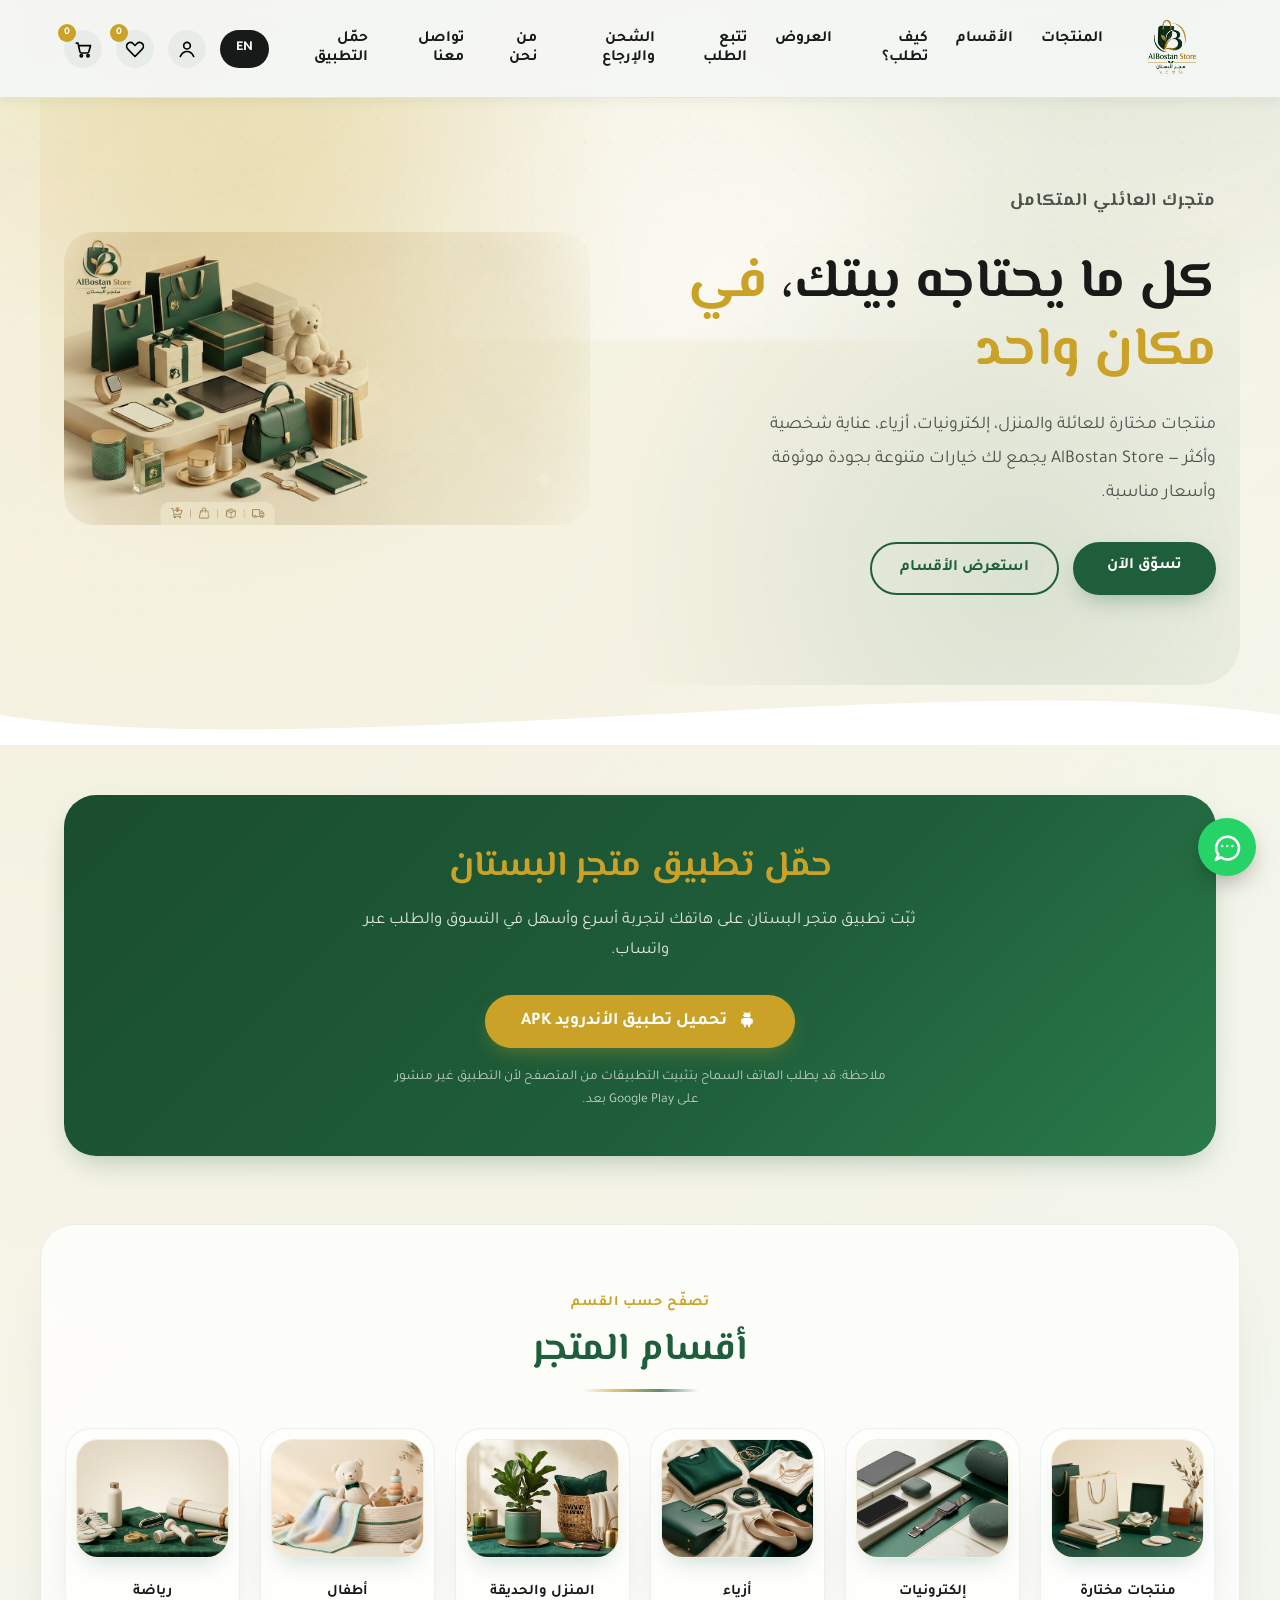
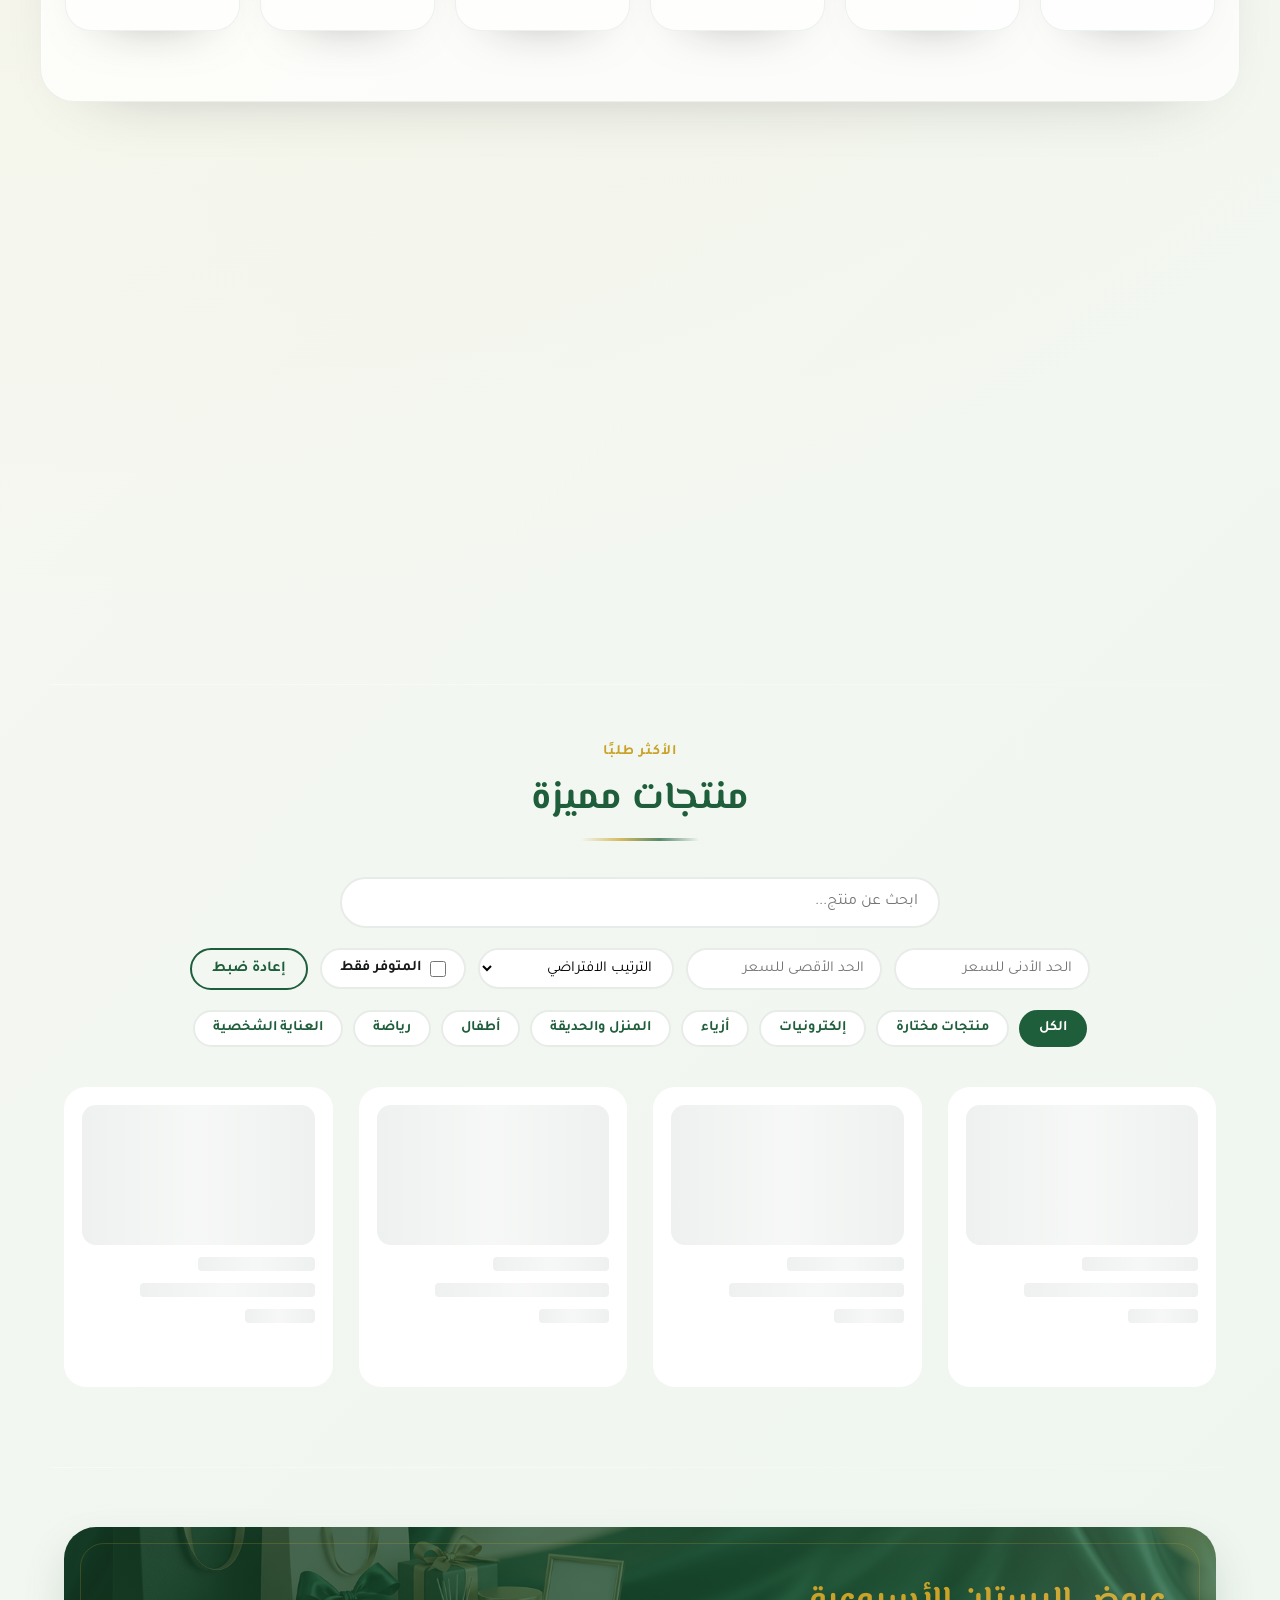
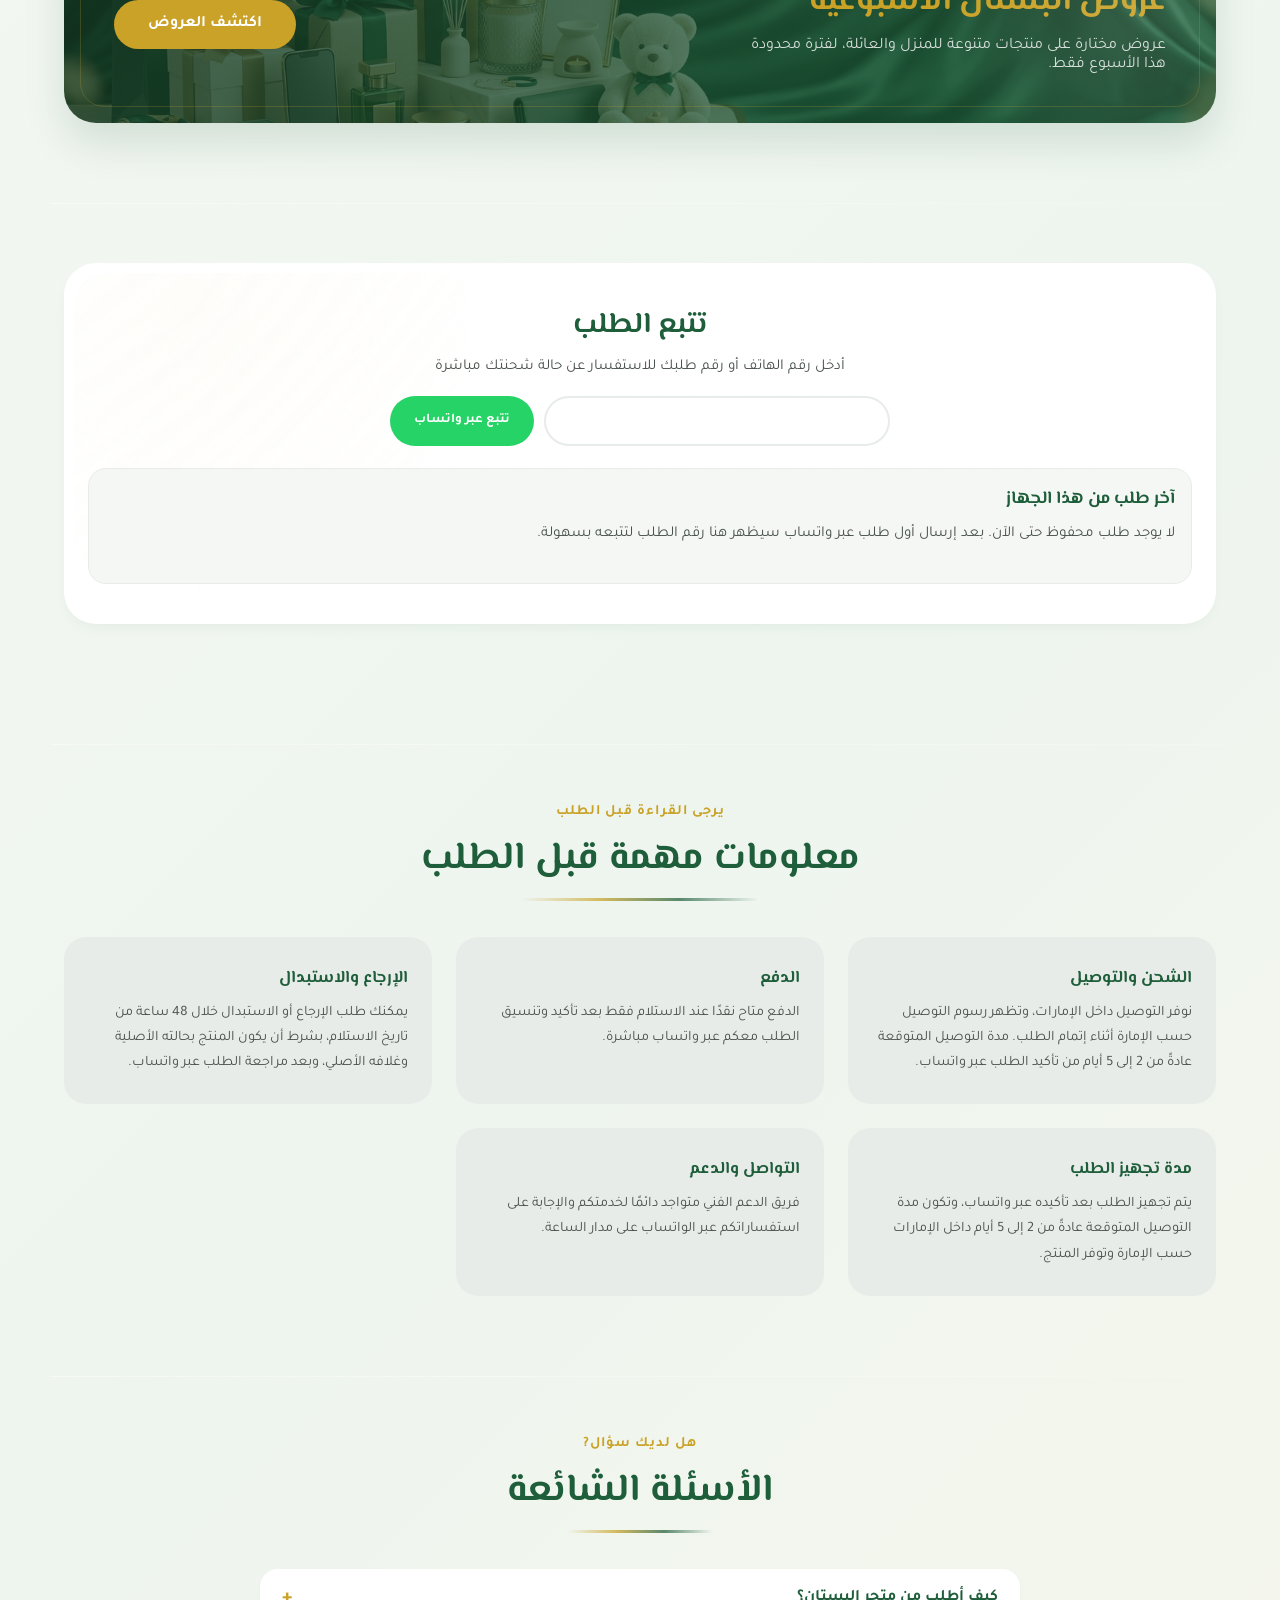
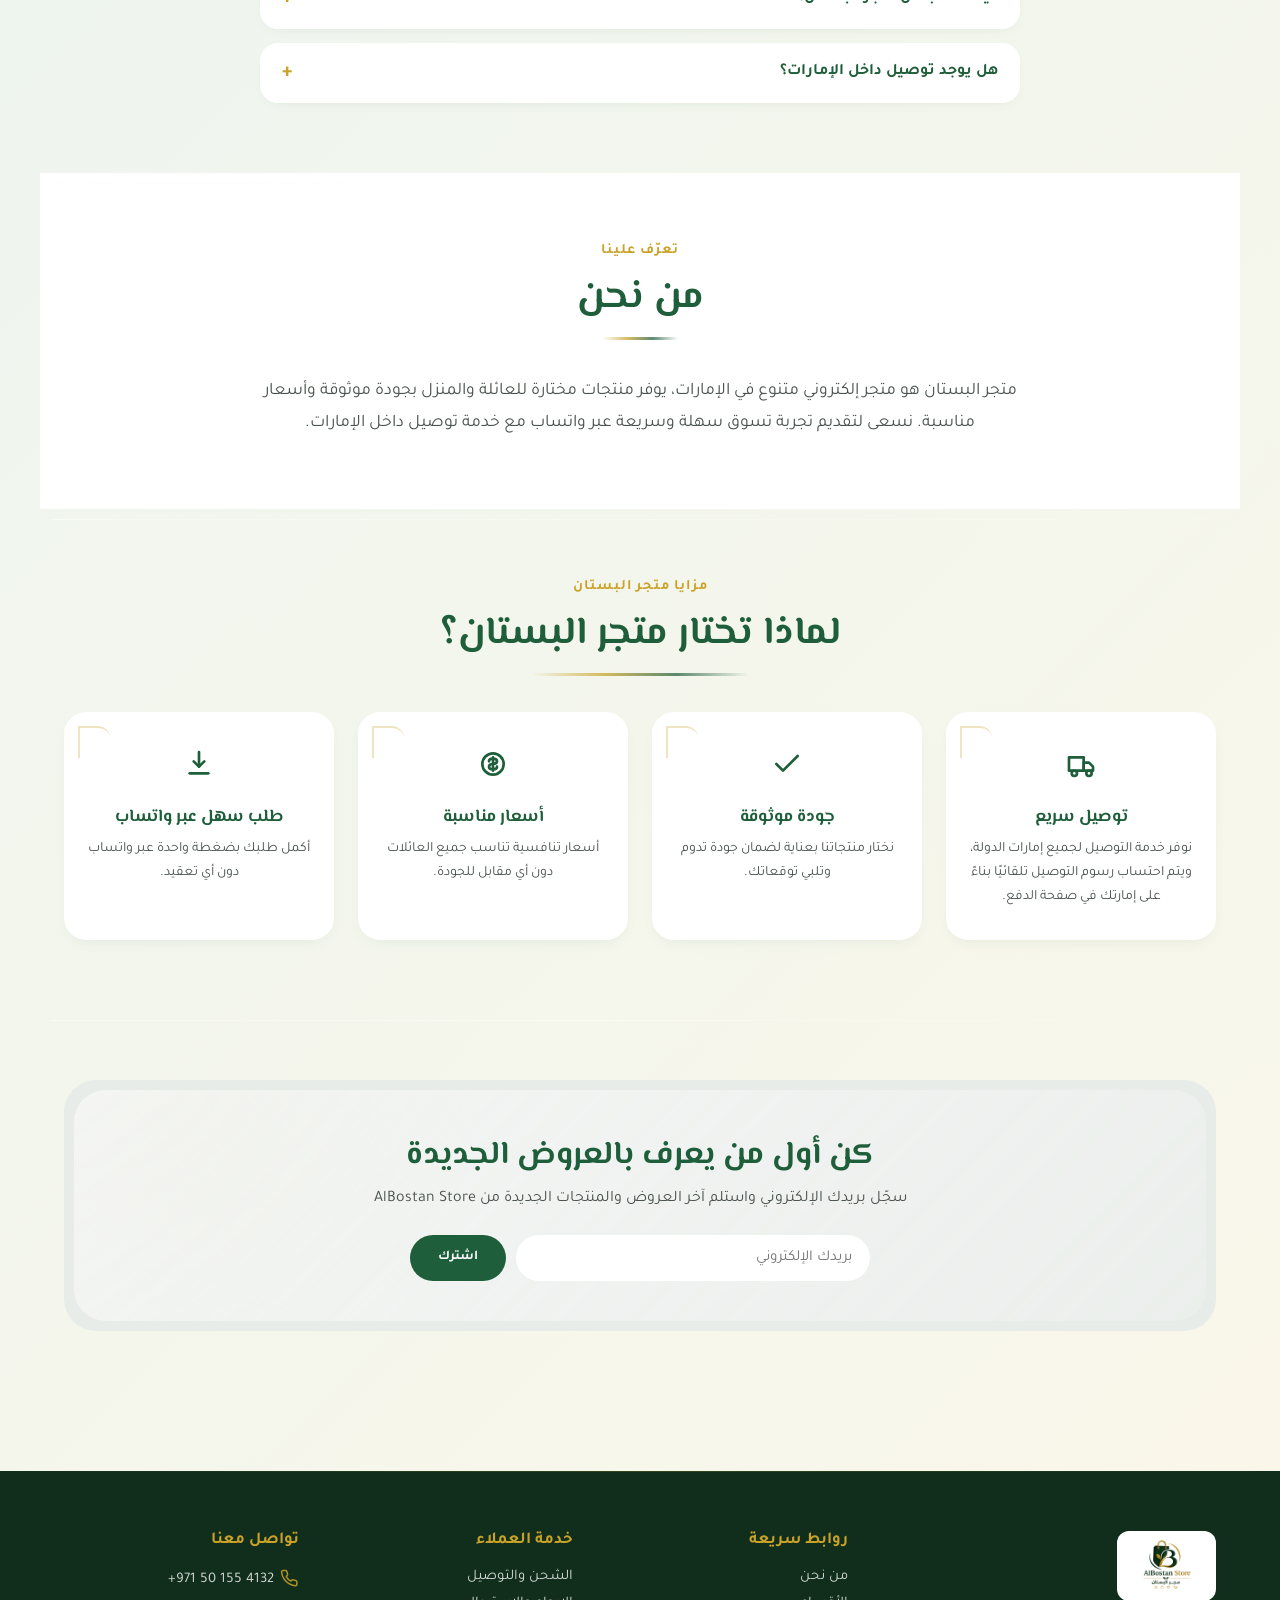
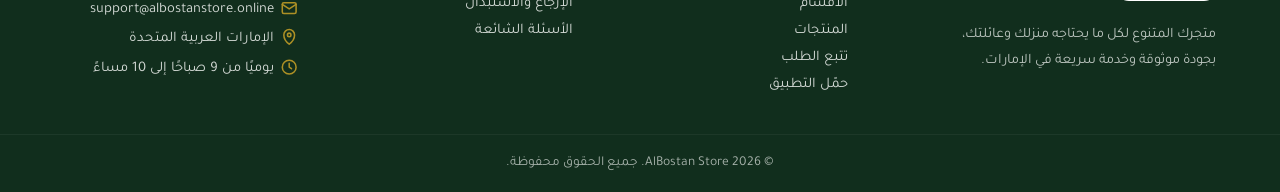
==== index.html @ c65ecb50 "Refactor styles for AlBostan layout and remove Android icon Removed old Android SVG icon styles and " ====
<!DOCTYPE html>
<html lang="ar" dir="rtl">
<head>
<meta charset="UTF-8">
<meta name="viewport" content="width=device-width, initial-scale=1.0">
<title>AlBostan Store | متجرك المتنوع</title>

<meta name="description" content="متجر البستان الإلكتروني المتنوع في الإمارات - منتجات مختارة للعائلة والمنزل بأفضل الأسعار وبخدمة توصيل سريعة.">
<link rel="canonical" href="https://albostanstore.online">

<meta property="og:type" content="website">
<meta property="og:url" content="https://albostanstore.online">
<meta property="og:title" content="AlBostan Store | متجرك المتنوع">
<meta property="og:description" content="متجر البستان الإلكتروني المتنوع في الإمارات - منتجات مختارة للعائلة والمنزل بأفضل الأسعار.">
<meta property="og:image" content="108579.png">

<meta property="twitter:card" content="summary_large_image">
<meta property="twitter:url" content="https://albostanstore.online">
<meta property="twitter:title" content="AlBostan Store | متجرك المتنوع">
<meta property="twitter:description" content="متجر البستان الإلكتروني المتنوع في الإمارات - منتجات مختارة للعائلة والمنزل بأفضل الأسعار.">
<meta property="twitter:image" content="108579.png">

<script async src="https://www.googletagmanager.com/gtag/js?id=G-THWNP61B6M"></script>
<script>

  const OWNER = 'hassansyrn-cmyk';
  const REPO = 'albostan-store';
  const BRANCH = 'main';
  const PRODUCTS_PATH = 'products.json';
  const COUPONS_PATH = 'coupons.json';

  function b64DecodeUnicode(str) { 
    try {
      return decodeURIComponent(atob(str).split('').map(c => '%' + ('00' + c.charCodeAt(0).toString(16)).slice(-2)).join('')); 
    } catch(e) { return atob(str); }
  }

  async function loadDataFromGitHub() {
    try {
      const pRes = await fetch(`https://api.github.com/repos/${OWNER}/${REPO}/contents/${PRODUCTS_PATH}?ref=${BRANCH}&_cb=${Date.now()}`);
      if(pRes.ok) {
        const pData = await pRes.json();
        const products = JSON.parse(b64DecodeUnicode(pData.content));
        if(Array.isArray(products)) renderProductsFromSheet(products);
      }
      const cRes = await fetch(`https://api.github.com/repos/${OWNER}/${REPO}/contents/${COUPONS_PATH}?ref=${BRANCH}&_cb=${Date.now()}`);
      if(cRes.ok) {
        const cData = await cRes.json();
        localStorage.setItem('albostan_coupons', b64DecodeUnicode(cData.content));
      }
    } catch(e) {}
  }

  window.dataLayer = window.dataLayer || [];
  function gtag(){dataLayer.push(arguments);}
  gtag('js', new Date());
  gtag('config', 'G-THWNP61B6M');

  
  // ===== SCROLL REVEAL FUNCTIONALITY =====
  (function() {
    const revealElements = () => {
      const elements = document.querySelectorAll('.scroll-reveal');
      elements.forEach(el => {
        const rect = el.getBoundingClientRect();
        const isVisible = rect.top < window.innerHeight - 100;
        if (isVisible) {
          el.classList.add('visible');
        }
      });
    };
    
    // Trigger on load
    window.addEventListener('load', revealElements);
    // Trigger on scroll with debounce
    let ticking = false;
    window.addEventListener('scroll', () => {
      if (!ticking) {
        window.requestAnimationFrame(() => {
          revealElements();
          ticking = false;
        });
        ticking = true;
      }
    });
  })();
  // ===== END SCROLL REVEAL =====
</script>

<link rel="manifest" href="manifest.json">
<meta name="theme-color" content="#1F5E3B">
<link rel="icon" type="image/png" sizes="32x32" href="/icon-192.png">
<link rel="icon" type="image/png" sizes="192x192" href="/icon-192.png">
<link rel="apple-touch-icon" href="/icon-192.png">
<meta name="apple-mobile-web-app-capable" content="yes">
<meta name="apple-mobile-web-app-status-bar-style" content="black-translucent">
<meta name="apple-mobile-web-app-title" content="AlBostan Store">

<link rel="preconnect" href="https://fonts.googleapis.com">
<link href="https://fonts.googleapis.com/css2?family=Tajawal:wght@400;500;700;800&family=El+Messiri:wght@500;600;700&display=swap" rel="stylesheet">
<style>
  :root{
    --cream:#F5F7F5;
    --soil:#181A19;
    --clay:#1F5E3B;
    --olive:#1F5E3B;
    --sand:#E8ECE9;
    --gold:#C9A227;
    --white:#FFFFFF;
    --radius:22px;
  }
  *{margin:0;padding:0;box-sizing:border-box;}
  html{scroll-behavior:smooth;}
  body{
    font-family:'Tajawal',sans-serif;
    background:var(--cream);
    color:var(--soil);
    overflow-x:hidden;
  }
  .display{font-family:'El Messiri',serif;}
  a{text-decoration:none;color:inherit;}
  ul{list-style:none;}
  button{cursor:pointer;border:none;font-family:inherit;}
  img{max-width:100%;}

  header{
    position:sticky;top:0;z-index:50;
    background:rgba(245,247,245,0.92);
    backdrop-filter:blur(8px);
    border-bottom:1px solid rgba(31,94,59,0.1);
  }
  .nav-wrap{
    max-width:1200px;margin:0 auto;padding:16px 24px;
    display:flex;align-items:center;justify-content:space-between;gap:24px;
    position:relative;
  }
  .logo{display:flex;align-items:center;}
  .header-logo-img{height:65px;width:auto;mix-blend-mode:multiply;}

  nav.links{display:flex;gap:28px;font-weight:600;font-size:.98rem;}
  nav.links a{position:relative;padding:4px 0;transition:color .2s;}
  nav.links a:hover{color:var(--clay);}
  .nav-icons{display:flex;align-items:center;gap:14px;position:relative;}
  .icon-btn{position:relative;width:38px;height:38px;border-radius:50%;background:var(--sand);display:flex;align-items:center;justify-content:center;transition:transform .25s, box-shadow .25s;}
  .icon-btn:hover{transform:translateY(-3px) scale(1.08) rotate(-6deg);box-shadow:0 8px 16px -6px rgba(0,0,0,.3);}
  .icon-btn:active{transform:scale(.92);}
  .lang-btn{
    width:auto;border-radius:50px;padding:0 16px;font-weight:800;font-size:.85rem;
    background:var(--soil);color:var(--cream);height:38px;
  }
  .lang-btn:hover{transform:translateY(-3px);background:#15452A;}

  @keyframes float{
    0%,100%{transform:translateY(0) rotate(0deg);}
    50%{transform:translateY(-14px) rotate(3deg);}
  }
  @keyframes pop-in{
    0%{opacity:0;transform:scale(.6);}
    100%{opacity:1;transform:scale(1);}
  }
  .cart-count{position:absolute;top:-6px;left:-6px;background:var(--gold);color:#fff;font-size:.65rem;font-weight:700;width:18px;height:18px;border-radius:50%;display:flex;align-items:center;justify-content:center;}
  .menu-toggle{display:none;background:none;font-size:1.6rem;color:var(--soil);}

  .account-dropdown{
    position:absolute;top:50px;left:0;background:var(--white);border-radius:16px;
    box-shadow:0 14px 30px -10px rgba(0,0,0,.25);padding:18px;width:220px;
    display:none;flex-direction:column;gap:10px;z-index:60;
  }
  .account-dropdown.open{display:flex;animation:pop-in .2s ease;}
  .account-dropdown a{font-weight:700;padding:10px 12px;border-radius:10px;background:var(--cream);text-align:center;}
  .account-dropdown a:hover{background:var(--sand);}
  .account-dropdown p{font-size:.78rem;opacity:.6;text-align:center;}

  /* --- السلة والمفضلة --- */
  .cart-overlay, .wishlist-overlay{
    position:fixed;inset:0;background:rgba(0,0,0,.4);opacity:0;visibility:hidden;
    transition:opacity .25s;z-index:90;
  }
  .cart-overlay.open, .wishlist-overlay.open{opacity:1;visibility:visible;}
  .cart-drawer, .wishlist-drawer{
    position:fixed;top:0;left:-380px;width:340px;max-width:88vw;height:100%;
    background:var(--white);z-index:95;box-shadow:8px 0 30px rgba(0,0,0,.2);
    transition:left .3s ease;display:flex;flex-direction:column;
  }
  .cart-drawer.open, .wishlist-drawer.open{left:0;}
  html[dir="rtl"] .cart-drawer, html[dir="rtl"] .wishlist-drawer{left:auto;right:-380px;transition:right .3s ease;box-shadow:-8px 0 30px rgba(0,0,0,.2);}
  html[dir="rtl"] .cart-drawer.open, html[dir="rtl"] .wishlist-drawer.open{right:0;left:auto;}
  
  .cart-head, .wishlist-head{display:flex;align-items:center;justify-content:space-between;padding:20px;border-bottom:1px solid var(--sand);}
  .cart-head h3, .wishlist-head h3{font-family:'El Messiri',serif;font-size:1.3rem;color:var(--clay);}
  .cart-close, .wishlist-close{background:var(--sand);width:32px;height:32px;border-radius:50%;font-size:1.1rem;color:var(--clay);display:flex;align-items:center;justify-content:center;}
  .cart-items, .wishlist-items{flex:1;overflow-y:auto;padding:16px 20px;display:flex;flex-direction:column;gap:14px;}
  .cart-empty, .wishlist-empty{text-align:center;opacity:.6;padding:40px 10px;font-size:.95rem;}
  .cart-line, .wishlist-line{display:flex;align-items:center;gap:10px;background:var(--cream);border-radius:14px;padding:12px;}
  .cart-line .ci-emoji, .wishlist-line .ci-emoji{font-size:1.6rem;}
  .cart-line .ci-info, .wishlist-line .ci-info{flex:1;}
  .cart-line .ci-info h5, .wishlist-line .ci-info h5{font-size:.92rem;font-weight:700;margin-bottom:4px;}
  .cart-line .ci-info span, .wishlist-line .ci-info span{font-size:.85rem;color:var(--clay);font-weight:600;}
  .cart-qty-ctrl{display:flex;align-items:center;gap:6px;background:var(--sand);padding:4px 6px;border-radius:8px;}
  .cart-qty-ctrl button{background:var(--white);width:22px;height:22px;border-radius:4px;font-weight:bold;font-size:1rem;color:var(--soil);display:flex;align-items:center;justify-content:center;transition:background 0.2s;}
  .cart-qty-ctrl button:hover{background:#ccc;}
  .cart-qty-ctrl span{font-size:0.85rem;font-weight:bold;min-width:14px;text-align:center;}
  .cart-line .ci-remove, .wishlist-line .ci-remove{background:none;color:#e63946;font-size:1.4rem;font-weight:700;margin-inline-start:4px;}
  .cart-foot{padding:18px 20px;border-top:1px solid var(--sand);}
  .cart-total{display:flex;justify-content:space-between;font-weight:800;margin-bottom:14px;font-size:1.05rem;color:var(--clay);}
  .cart-foot .btn-primary{width:100%;text-align:center;display:block;}
  
  .wishlist-actions{display:flex;gap:6px;margin-top:8px;}
  .wishlist-actions button, .wishlist-actions a{flex:1;padding:6px;font-size:0.78rem;border-radius:6px;text-align:center;font-weight:700;}
  .wl-add-cart{background:var(--clay);color:#fff;}
  .wl-wa-order{background:#25D366;color:#fff;}

  /* --- Toast --- */
  .toast{
    position:fixed;
    bottom:30px;
    left:50%;
    transform:translateX(-50%) translateY(20px);
    background:var(--clay);
    color:#fff;
    padding:12px 22px;
    border-radius:50px;
    font-size:.9rem;
    opacity:0;
    pointer-events:none;
    transition:.3s;
    z-index:999;
    box-shadow:0 10px 24px rgba(31,94,59,.3);
    text-align:center;
    white-space:nowrap;
  }
  .toast.show{
    opacity:1;
    transform:translateX(-50%) translateY(0);
  }

  .hero{
    max-width:1200px;margin:0 auto;padding:64px 24px 90px;
    display:grid;grid-template-columns:1.1fr 1fr;gap:48px;align-items:center;
    position:relative;
  }
  .hero-text h1{font-family:'El Messiri',serif;font-weight:700;font-size:3.4rem;line-height:1.25;color:var(--soil);}
  .hero-text h1 em{color:var(--gold);font-style:normal;}
  .hero-text p{margin:22px 0 32px;font-size:1.12rem;line-height:1.9;color:#4A524D;max-width:480px;}
  .cta-row{display:flex;gap:14px;flex-wrap:wrap;}
  .btn-primary{
    background:var(--clay);color:#fff;padding:15px 34px;border-radius:50px;
    font-weight:700;font-size:1rem;transition:background .2s, transform .2s;
    box-shadow:0 10px 24px -8px rgba(31,94,59,.4);
  }
  .btn-primary:hover{background:#15452A;transform:translateY(-2px);}
  .btn-ghost{background:transparent;color:var(--clay);padding:15px 28px;border-radius:50px;font-weight:700;border:2px solid var(--clay); transition:all .2s;}
  .btn-ghost:hover{background:var(--clay);color:var(--white);}

  .hero-visual{position:relative;height:380px;}
  .blob{position:absolute;border-radius:42% 58% 65% 35% / 45% 40% 60% 55%;background:radial-gradient(circle at 35% 30%,#F0F4F1,#D9E2DC 80%);}
  .blob.b1{width:320px;height:320px;top:10px;right:30px;}
  .hero-logo-display{position:absolute;inset:0;display:flex;flex-direction:column;align-items:center;justify-content:center;gap:10px;}
  .hero-logo-img{width:280px;height:auto;mix-blend-mode:multiply;animation:float 5s ease-in-out infinite;}

  .wave-divider{display:block;width:100%;height:60px;}
  .wave-divider path{fill:var(--white);}

  .section{max-width:1200px;margin:0 auto;padding:70px 24px;}
  .section-head{text-align:center;margin-bottom:48px;}
  .eyebrow{color:var(--gold);font-weight:700;letter-spacing:1px;font-size:.9rem;}
  .section-head h2{font-family:'El Messiri',serif;font-size:2.4rem;margin-top:8px;color:var(--clay);}

  .categories{background:var(--white);}
  .cat-grid{display:grid;grid-template-columns:repeat(6,1fr);gap:20px;}
  .cat-item{display:flex;flex-direction:column;align-items:center;gap:14px;text-align:center;transition:transform .25s;}
  .cat-item:hover{transform:translateY(-6px);}
  .cat-circle{
    width:96px;height:96px;border-radius:50%;
    display:flex;align-items:center;justify-content:center;font-size:2.2rem;
    box-shadow:0 12px 22px -10px rgba(31,94,59,.25);
    transition:transform .35s cubic-bezier(.34,1.56,.64,1);
  }
  .cat-item:hover .cat-circle{transform:scale(1.12) rotate(-8deg);}
  .cat-item span{font-weight:700;font-size:.92rem;color:var(--soil);}

  .promo{
    background:linear-gradient(120deg,#153B24,#1F5E3B);
    color:var(--cream);border-radius:32px;max-width:1200px;margin:0 auto;
    padding:48px 50px;display:flex;align-items:center;justify-content:space-between;
    gap:30px;flex-wrap:wrap;
  }
  .promo h3{font-family:'El Messiri',serif;font-size:2.1rem;color:var(--gold);}
  .promo p{margin-top:10px;opacity:.85;max-width:420px;}
  .promo .btn-primary{background:var(--gold);color:#fff;box-shadow:none;}
  .promo .btn-primary:hover{background:#B38F1F;}

  .why-grid{display:grid;grid-template-columns:repeat(4,1fr);gap:24px;}
  .why-card{
    background:var(--white);border-radius:var(--radius);padding:30px 22px;text-align:center;
    box-shadow:0 6px 18px -10px rgba(31,94,59,.15);transition:transform .25s;
  }
  .why-card:hover{transform:translateY(-6px);}
  .why-icon{font-size:2.4rem;margin-bottom:14px;}
  .why-card h4{font-family:'El Messiri',serif;font-size:1.08rem;margin-bottom:8px;color:var(--clay);}
  .why-card p{font-size:.88rem;color:#4A524D;line-height:1.7;}

  .info-grid{display:grid;grid-template-columns:repeat(3,1fr);gap:24px;}
  .info-card{background:var(--sand);border-radius:var(--radius);padding:28px 24px;}
  .info-card h4{font-family:'El Messiri',serif;font-size:1.05rem;margin-bottom:10px;color:var(--clay);}
  .info-card p{font-size:.9rem;color:#4A524D;line-height:1.75;}

  /* --- البحث والتصفية المتطورة --- */
  .search-filter-wrap{
    margin-bottom:40px;
    display:flex;
    flex-direction:column;
    align-items:center;
    gap:20px;
  }
  .search-box{
    width:100%;
    max-width:600px;
    position:relative;
  }
  .search-box input{
    width:100%;
    padding:14px 20px;
    border-radius:50px;
    border:2px solid var(--sand);
    font-family:inherit;
    font-size:1rem;
    background:var(--white);
    outline:none;
    transition:border-color 0.3s;
  }
  .search-box input:focus{
    border-color:var(--clay);
  }
  
  .advanced-filters {
    display:flex;
    flex-wrap:wrap;
    justify-content:center;
    align-items:center;
    gap:12px;
    width:100%;
    max-width:900px;
  }
  .advanced-filters input, .advanced-filters select {
    padding:10px 16px;
    border-radius:50px;
    border:2px solid var(--sand);
    font-family:inherit;
    font-size:0.95rem;
    background:var(--white);
    outline:none;
    transition:border-color 0.3s;
    flex:1;
    min-width:140px;
  }
  .advanced-filters input:focus, .advanced-filters select:focus {
    border-color:var(--clay);
  }
  
  .available-filter-label {
    display:flex;
    align-items:center;
    gap:8px;
    font-size:0.92rem;
    font-weight:700;
    cursor:pointer;
    background:var(--white);
    padding:10px 18px;
    border-radius:50px;
    border:2px solid var(--sand);
    user-select:none;
  }
  .available-filter-label input {
    min-width:auto;
    flex:none;
    cursor:pointer;
    width:16px;
    height:16px;
  }

  .filter-reset-btn {
    padding:10px 20px;
    font-size:0.95rem;
    border-radius:50px;
    flex-shrink:0;
  }

  .filter-cats{
    display:flex;
    flex-wrap:wrap;
    justify-content:center;
    gap:10px;
  }
  .filter-btn{
    background:var(--white);
    border:2px solid var(--sand);
    padding:8px 18px;
    border-radius:50px;
    font-weight:700;
    font-size:0.9rem;
    color:var(--clay);
    transition:all 0.2s;
  }
  .filter-btn:hover{
    background:var(--sand);
    color:var(--clay);
  }
  .filter-btn.active{
    background:var(--clay);
    color:var(--white);
    border-color:var(--clay);
  }
  .no-results{
    text-align:center;
    font-size:1.1rem;
    font-weight:700;
    color:var(--clay);
    margin-top:20px;
    display:none;
    width:100%;
  }

  .prod-grid{display:grid;grid-template-columns:repeat(4,1fr);gap:26px;}
  .prod-card{
    background:var(--white);border-radius:var(--radius);overflow:hidden;
    box-shadow:0 6px 18px -10px rgba(31,94,59,.15);
    transition:transform .25s, box-shadow .25s;
    cursor:pointer;
    position:relative;
  }
  .prod-card:hover{transform:translateY(-6px);box-shadow:0 16px 28px -12px rgba(31,94,59,.25);}
  .prod-thumb{
    height:160px;display:flex;align-items:center;justify-content:center;font-size:3.4rem;
    transition:transform .35s cubic-bezier(.34,1.56,.64,1);
    position:relative;overflow:hidden;
  }
  .prod-card:hover .prod-thumb{transform:scale(1.15) rotate(4deg);}
  .prod-thumb .prod-img{
    position:absolute;inset:0;width:100%;height:100%;object-fit:cover;
  }
  .prod-thumb .prod-emoji-fallback{
    display:none;position:absolute;inset:0;align-items:center;justify-content:center;font-size:3.4rem;
  }
  .prod-body{padding:18px;}
  .prod-cat{color:var(--gold);font-size:.78rem;font-weight:700;letter-spacing:.5px;}
  .prod-body h4{margin:6px 0 6px;font-size:1.02rem;font-weight:700;color:var(--soil);}
  .prod-foot{display:flex;align-items:center;justify-content:space-between;}
  .price{font-weight:800;color:var(--clay);font-size:1.1rem;}
  
  .price-old{
    text-decoration:line-through;
    color:#8CA095;
    font-size:0.85rem;
    margin-inline-start:6px;
    font-weight:500;
  }
  .discount-expiry-note{
    display:block;
    margin-top:4px;
    font-size:0.75rem;
    color:#e63946;
    font-weight:700;
    line-height:1.4;
  }
  .prod-badge{
    position:absolute;
    top:12px;
    right:12px;
    background:#e63946;
    color:#fff;
    font-size:0.72rem;
    font-weight:800;
    padding:4px 10px;
    border-radius:50px;
    z-index:2;
    box-shadow:0 4px 10px rgba(0,0,0,0.15);
  }
  html[dir="ltr"] .prod-badge { right:auto; left:12px; }

  .out-of-stock-badge{
    position:absolute;
    inset:0;
    background:rgba(255,255,255,0.75);
    display:flex;
    align-items:center;
    justify-content:center;
    z-index:3;
  }
  .out-of-stock-text{
    background:var(--clay);
    color:#fff;
    padding:6px 14px;
    border-radius:50px;
    font-weight:700;
    font-size:0.8rem;
  }

  .add-btn{
    width:38px;height:38px;border-radius:50%;background:var(--gold);color:#fff;
    font-size:1.3rem;display:flex;align-items:center;justify-content:center;
    transition:background .2s, transform .2s;
  }
  .add-btn:hover{background:#B38F1F;transform:scale(1.15) rotate(90deg);}
  .add-btn:disabled{
    background:#ccc;
    cursor:not-allowed;
    transform:none !important;
  }
  
  .prod-wishlist-btn{
    position:absolute;
    top:12px;
    left:12px;
    z-index:4;
    background:var(--white);
    width:32px;
    height:32px;
    border-radius:50%;
    display:flex;
    align-items:center;
    justify-content:center;
    font-size:0.95rem;
    box-shadow:0 4px 10px rgba(0,0,0,0.1);
    transition:transform 0.2s;
  }
  html[dir="ltr"] .prod-wishlist-btn { left:auto; right:12px; }
  .prod-wishlist-btn:hover{transform:scale(1.15);}
  .prod-wishlist-btn.active{background:#ffebef;}
  
  .prod-rating{
    color:#FFD700;
    font-size:0.85rem;
    margin-bottom:6px;
    display:flex;
    gap:2px;
  }

  /* --- Modal --- */
  .modal-overlay{
    position:fixed;
    inset:0;
    background:rgba(0,0,0,0.5);
    backdrop-filter:blur(4px);
    z-index:100;
    opacity:0;
    visibility:hidden;
    transition:opacity 0.3s, visibility 0.3s;
    display:flex;
    justify-content:center;
    align-items:center;
    padding:20px;
  }
  .modal-overlay.open{
    opacity:1;
    visibility:visible;
  }
  .modal-box{
    background:var(--white);
    border-radius:30px;
    width:100%;
    max-width:440px;
    padding:30px;
    position:relative;
    transform:scale(0.9);
    transition:transform 0.3s cubic-bezier(0.34, 1.56, 0.64, 1);
    box-shadow:0 20px 40px rgba(0,0,0,0.2);
    text-align:center;
    max-height:92vh;
    overflow-y:auto;
  }
  .modal-overlay.open .modal-box{
    transform:scale(1);
  }
  .modal-close{
    position:absolute;
    top:16px;
    left:16px;
    background:var(--sand);
    width:34px;
    height:34px;
    border-radius:50%;
    font-size:1.2rem;
    display:flex;
    align-items:center;
    justify-content:center;
    font-weight:bold;
    color:var(--clay);
    z-index:10;
  }
  html[dir="ltr"] .modal-close{ left:auto; right:16px; }
  .modal-emoji{
    font-size:5rem;
    margin-bottom:10px;
    display:inline-block;
    background:var(--cream);
    width:120px;
    height:120px;
    line-height:130px;
    border-radius:50%;
  }
  .modal-img{
    width:120px;
    height:120px;
    border-radius:50%;
    object-fit:cover;
    display:none;
    margin-bottom:10px;
  }
  .modal-cat{
    font-size:0.85rem;
    color:var(--gold);
    font-weight:700;
    margin-bottom:4px;
  }
  .modal-title{
    font-family:'El Messiri',serif;
    font-size:1.6rem;
    margin-bottom:4px;
    color:var(--clay);
  }
  .modal-price{
    font-size:1.4rem;
    font-weight:800;
    color:var(--clay);
    margin-bottom:12px;
  }
  .modal-desc{
    font-size:0.95rem;
    color:#4A524D;
    line-height:1.6;
    margin-bottom:20px;
  }
  
  .modal-qty-container{
    display:flex;
    align-items:center;
    justify-content:center;
    gap:12px;
    margin-bottom:20px;
  }
  .modal-qty-label{
    font-weight:700;
    font-size:0.9rem;
    color:var(--soil);
  }

  .modal-action-btns {
    display:flex;
    flex-direction:column;
    gap:10px;
  }
  .modal-add-btn{
    width:100%;
    display:flex;
    align-items:center;
    justify-content:center;
    gap:10px;
  }
  .modal-direct-wa{
    background:#25D366;
    color:#fff;
    box-shadow:none;
  }
  .modal-direct-wa:hover{
    background:#1ebe57;
  }
  
  .modal-share-btn {
    background:var(--sand);
    color:var(--soil);
    box-shadow:none;
  }
  .modal-share-btn:hover {
    background:#d3d9d5;
  }
  
  .related-products-section {
    margin-top:24px;
    padding-top:20px;
    border-top:1px dashed var(--sand);
    text-align:start;
  }
  .related-products-section h4 {
    font-family:'El Messiri',serif;
    color:var(--clay);
    margin-bottom:12px;
    font-size:1.1rem;
  }
  .related-grid {
    display:flex;
    flex-direction:column;
    gap:8px;
  }
  .related-item {
    display:flex;
    align-items:center;
    gap:10px;
    background:var(--cream);
    padding:8px 12px;
    border-radius:12px;
    cursor:pointer;
    transition:background 0.2s;
  }
  .related-item:hover {
    background:var(--sand);
  }
  .related-item-thumb {
    width:40px;
    height:40px;
    border-radius:8px;
    object-fit:cover;
    background:var(--white);
    display:flex;
    align-items:center;
    justify-content:center;
    font-size:1.3rem;
  }
  .related-item-info {
    flex:1;
  }
  .related-item-info h5 {
    font-size:0.88rem;
    font-weight:700;
    color:var(--soil);
  }
  .related-item-info span {
    font-size:0.8rem;
    color:var(--clay);
    font-weight:700;
  }

  /* --- Checkout Form --- */
  .form-group {
    margin-bottom:14px;
    text-align:start;
  }
  .form-group label {
    display:block;
    margin-bottom:5px;
    font-weight:700;
    font-size:0.88rem;
    color:var(--soil);
  }
  .form-group input, .form-group select, .form-group textarea {
    width:100%;
    padding:11px 14px;
    border-radius:12px;
    border:2px solid var(--sand);
    font-family:inherit;
    font-size:0.95rem;
    background:#fff;
    outline:none;
    transition:border-color 0.2s;
  }
  .form-group input:focus, .form-group select:focus, .form-group textarea:focus {
    border-color:var(--clay);
  }
  .checkout-summary-box {
    background:var(--cream);
    border-radius:16px;
    padding:14px;
    margin:18px 0;
    font-size:0.92rem;
  }
  .summary-row {
    display:flex;
    justify-content:space-between;
    margin-bottom:6px;
  }
  .summary-row.total-row {
    font-weight:800;
    font-size:1.05rem;
    border-top:1px dashed var(--sand);
    padding-top:8px;
    margin-top:8px;
    color:var(--clay);
  }
  
  .min-order-alert {
    background:#ffebef;
    color:#e63946;
    padding:10px 14px;
    border-radius:12px;
    font-size:0.88rem;
    font-weight:700;
    margin-bottom:14px;
    display:none;
    text-align:center;
  }

  /* --- حفظ بيانات العميل --- */
  .saved-customer-box{
    background:var(--cream);
    border:1px solid var(--sand);
    border-radius:16px;
    padding:12px 14px;
    margin-bottom:14px;
  }
  .saved-customer-label{
    display:flex;
    align-items:center;
    gap:8px;
    font-weight:700;
    font-size:.9rem;
    color:var(--soil);
    cursor:pointer;
    user-select:none;
  }
  .saved-customer-label input{
    width:16px;
    height:16px;
    accent-color:var(--clay);
    flex-shrink:0;
  }
  .clear-saved-details-btn{
    margin-top:10px;
    background:transparent;
    color:var(--clay);
    font-weight:700;
    font-size:.85rem;
    text-decoration:underline;
    padding:0;
  }
  .clear-saved-details-btn:hover{
    color:#15452A;
  }

  /* --- قسم كيف تطلب --- */
  .albostan-how-to-section{
    max-width:1200px;
    margin:0 auto;
    padding:70px 24px;
  }
  .albostan-how-to-box{
    background:var(--white);
    border-radius:32px;
    padding:38px 28px;
    box-shadow:0 6px 18px -10px rgba(31,94,59,.15);
  }
  .albostan-steps-grid{
    display:grid;
    grid-template-columns:repeat(5,1fr);
    gap:16px;
    margin-top:26px;
  }
  .albostan-step-card{
    background:var(--cream);
    border:1px solid var(--sand);
    border-radius:18px;
    padding:18px 14px;
    text-align:center;
  }
  .albostan-step-icon{
    font-size:2rem;
    margin-bottom:8px;
  }
  .albostan-step-card h4{
    font-family:'El Messiri',serif;
    color:var(--clay);
    font-size:1rem;
    margin-bottom:6px;
  }
  .albostan-step-card p{
    font-size:.88rem;
    color:#4A524D;
    line-height:1.7;
  }
  .albostan-cod-note{
    margin-top:22px;
    background:#EAF7EF;
    color:var(--clay);
    border:1px solid rgba(31,94,59,.15);
    border-radius:18px;
    padding:14px 18px;
    text-align:center;
    font-weight:700;
    line-height:1.8;
  }

  /* --- آخر طلب --- */
  .last-order-box{
    margin-top:22px;
    background:var(--cream);
    border:1px solid var(--sand);
    border-radius:18px;
    padding:16px;
    text-align:start;
  }
  .last-order-box h4{
    font-family:'El Messiri',serif;
    color:var(--clay);
    margin-bottom:8px;
    font-size:1.1rem;
  }
  .last-order-box p{
    color:#4A524D;
    font-size:.9rem;
    line-height:1.7;
    margin-bottom:6px;
  }
  .last-order-actions{
    display:flex;
    gap:10px;
    margin-top:12px;
    flex-wrap:wrap;
  }
  .last-order-actions button{
    flex:1;
    min-width:160px;
    padding:11px 16px;
    border-radius:50px;
    font-weight:700;
  }
  .last-order-track-btn{
    background:#25D366;
    color:#fff;
  }
  .last-order-repeat-btn{
    background:var(--clay);
    color:#fff;
  }

  .faq-list{max-width:760px;margin:0 auto;display:flex;flex-direction:column;gap:14px;}
  .faq-item{
    background:var(--white);border-radius:18px;overflow:hidden;
    box-shadow:0 4px 14px -8px rgba(31,94,59,.15);
  }
  .faq-question{
    width:100%;display:flex;align-items:center;justify-content:space-between;gap:14px;
    padding:18px 22px;font-weight:700;font-size:1rem;background:none;
    text-align:start;color:var(--clay);
  }
  .faq-question .faq-icon{transition:transform .3s;font-size:1.3rem;flex-shrink:0;color:var(--gold);}
  .faq-item.open .faq-question .faq-icon{transform:rotate(45deg);}
  .faq-answer{max-height:0;overflow:hidden;transition:max-height .35s ease;padding:0 22px;}
  .faq-item.open .faq-answer{max-height:300px;padding-bottom:18px;}
  .faq-answer p{font-size:.92rem;color:#4A524D;line-height:1.75;}

  .wa-float{
    position:fixed;bottom:24px;right:24px;width:58px;height:58px;border-radius:50%;
    background:#25D366;color:#fff;display:flex;align-items:center;justify-content:center;
    font-size:1.7rem;box-shadow:0 10px 24px -6px rgba(0,0,0,.35);z-index:80;
    transition:transform .25s;
  }
  .wa-float:hover{transform:scale(1.1);}
  
  .back-to-top {
    position:fixed;
    bottom:94px;
    right:24px;
    width:44px;
    height:44px;
    border-radius:50%;
    background:var(--clay);
    color:var(--white);
    display:flex;
    align-items:center;
    justify-content:center;
    font-size:1.2rem;
    box-shadow:0 6px 16px rgba(0,0,0,0.2);
    z-index:80;
    opacity:0;
    visibility:hidden;
    transition:all 0.3s ease;
  }
  .back-to-top.show {
    opacity:1;
    visibility:visible;
  }
  .back-to-top:hover {
    background:#15452A;
    transform:translateY(-3px);
  }
  html[dir="ltr"] .wa-float { right:auto; left:24px; }
  html[dir="ltr"] .back-to-top { right:auto; left:24px; }

  .track-order-section {
    background:var(--white);
    border-radius:32px;
    max-width:1200px;
    margin:0 auto 40px;
    padding:40px 24px;
    text-align:center;
    box-shadow:0 6px 18px -10px rgba(31,94,59,.15);
  }
  .track-order-section h3 {
    font-family:'El Messiri',serif;
    font-size:1.8rem;
    color:var(--clay);
    margin-bottom:10px;
  }
  .track-order-section p {
    color:#4A524D;
    margin-bottom:20px;
    font-size:0.95rem;
  }
  .track-form {
    display:flex;
    max-width:500px;
    margin:0 auto;
    gap:10px;
  }
  .track-form input {
    flex:1;
    padding:14px 18px;
    border-radius:50px;
    border:2px solid var(--sand);
    font-family:inherit;
    font-size:.95rem;
    outline:none;
  }
  .track-form input:focus {
    border-color:var(--clay);
  }
  .track-form button {
    background:#25D366;
    color:var(--white);
    padding:14px 24px;
    border-radius:50px;
    font-weight:700;
  }
  .track-form button:hover {
    background:#1ebe57;
  }

  .newsletter{background:var(--sand);border-radius:32px;max-width:1200px;margin:0 auto 70px;padding:50px;text-align:center;}
  .newsletter h3{font-family:'El Messiri',serif;font-size:2rem;margin-bottom:10px;color:var(--clay);}
  .newsletter p{color:#4A524D;margin-bottom:26px;}
  .news-form{display:flex;max-width:460px;margin:0 auto;gap:10px;}
  .news-form input{flex:1;padding:14px 18px;border-radius:50px;border:none;font-family:inherit;font-size:.95rem;}
  .news-form button{background:var(--clay);color:var(--white);padding:14px 28px;border-radius:50px;font-weight:700;}

  footer{background:#112E1D;color:var(--cream);}
  .foot-wrap{max-width:1200px;margin:0 auto;padding:60px 24px 30px;display:grid;grid-template-columns:1.4fr 1fr 1fr 1fr;gap:40px;}
  .foot-wrap h5{font-size:1.05rem;margin-bottom:18px;color:var(--gold);}
  .foot-wrap ul li{margin-bottom:10px;opacity:.85;font-size:.92rem;}
  .foot-wrap ul li:hover{opacity:1;color:var(--gold);}
  .foot-logo{margin-bottom:14px;}
  .footer-logo-img{height:70px;width:auto;background:var(--white);padding:6px;border-radius:12px;}
  .foot-wrap p.about{opacity:.75;font-size:.9rem;line-height:1.8;max-width:280px;}
  .copyright{border-top:1px solid rgba(255,255,255,.08);padding:20px 24px;text-align:center;font-size:.85rem;opacity:.65;}

  /* Skeleton Loading */
  .skeleton-card {
    background:var(--white);
    border-radius:var(--radius);
    overflow:hidden;
    padding:18px;
    height:300px;
    display:flex;
    flex-direction:column;
    gap:12px;
  }
  .skeleton-thumb {
    height:140px;
    background:#eef1ef;
    border-radius:14px;
    position:relative;
    overflow:hidden;
  }
  .skeleton-line {
    height:14px;
    background:#eef1ef;
    border-radius:4px;
    position:relative;
    overflow:hidden;
  }
  .skeleton-line.w-50 { width: 50%; }
  .skeleton-line.w-75 { width: 75%; }
  .skeleton-line.w-30 { width: 30%; }
  
  .skeleton-thumb::after, .skeleton-line::after {
    content:'';
    position:absolute;
    inset:0;
    transform:translateX(-100%);
    background:linear-gradient(90deg, transparent, rgba(255,255,255,0.5), transparent);
    animation:shimmer 1.5s infinite;
  }
  @keyframes shimmer {
    100% { transform:translateX(100%); }
  }

  @media (max-width:980px){
    .hero{grid-template-columns:1fr;}
    .hero-visual{height:260px;}
    .cat-grid{grid-template-columns:repeat(3,1fr);}
    .prod-grid{grid-template-columns:repeat(2,1fr);}
    .foot-wrap{grid-template-columns:1fr 1fr;}
    .why-grid{grid-template-columns:repeat(2,1fr);}
    .info-grid{grid-template-columns:1fr;}
    .albostan-steps-grid{grid-template-columns:repeat(2,1fr);}
  }

  @media (max-width:680px){
    nav.links{
      display:none;
      position:absolute;
      top:86px;
      inset-inline:24px;
      background:#F5F7F5;
      padding:18px 22px;
      border-radius:18px;
      box-shadow:0 12px 28px rgba(0,0,0,.14);
      flex-direction:column;
      gap:16px;
      z-index:70;
    }
    nav.links.mobile-open{
      display:flex;
    }
    nav.links a{
      padding:10px 6px;
      font-size:1rem;
    }
    .menu-toggle{
      display:flex;
      align-items:center;
      justify-content:center;
      width:38px;
      height:38px;
      border-radius:50%;
      background:var(--sand);
      font-size:1.5rem;
      line-height:1;
      color:var(--soil);
    }
    .hero-text h1{font-size:2.3rem;}
    .promo{flex-direction:column;text-align:center;}
    .foot-wrap{grid-template-columns:1fr;}
    .news-form{flex-direction:column;}
    .prod-grid{grid-template-columns:1fr;}
    .why-grid{grid-template-columns:1fr;}
    .wa-float{width:52px;height:52px;font-size:1.5rem;bottom:18px;right:18px;}
    .back-to-top{bottom:80px;right:18px;width:38px;height:38px;font-size:1rem;}
    html[dir="ltr"] .wa-float { right:auto; left:18px; }
    html[dir="ltr"] .back-to-top { right:auto; left:18px; }
    .advanced-filters { flex-direction: column; }
    .filter-reset-btn { width: 100%; }
    .track-form { flex-direction: column; }
    .albostan-steps-grid{grid-template-columns:1fr;}
    .last-order-actions{flex-direction:column;}
  }

  @media (min-width:681px){
    nav.links{
      display:flex !important;
      position:static;
      background:transparent;
      padding:0;
      box-shadow:none;
      flex-direction:row;
    }
  }

  /* --- قسم تحميل التطبيق --- */
  .download-app-section{
    max-width:1200px;
    margin:0 auto;
    padding:50px 24px;
  }
  .download-app-box{
    background:linear-gradient(135deg, #1a4d2e, #1F5E3B 60%, #2a7a4a);
    border-radius:32px;
    padding:44px 36px;
    text-align:center;
    color:var(--cream);
    box-shadow:0 12px 30px -10px rgba(31,94,59,.35);
  }
  .download-app-box h2{
    font-family:'El Messiri',serif;
    font-size:2.2rem;
    margin-bottom:12px;
    color:var(--gold);
  }
  .download-app-box .download-desc{
    font-size:1.05rem;
    opacity:.9;
    max-width:560px;
    margin:0 auto 28px;
    line-height:1.8;
  }
  .download-app-btn{
    display:inline-flex;
    align-items:center;
    gap:10px;
    background:var(--gold);
    color:#fff;
    padding:16px 36px;
    border-radius:50px;
    font-weight:700;
    font-size:1.1rem;
    transition:background .2s, transform .2s;
    box-shadow:0 8px 20px -6px rgba(201,162,39,.4);
  }
  .download-app-btn:hover{
    background:#B38F1F;
    transform:translateY(-2px);
  }
  .download-app-note{
    margin-top:18px;
    font-size:.85rem;
    opacity:.75;
    max-width:500px;
    margin-left:auto;
    margin-right:auto;
    line-height:1.7;
  }

  @media (max-width:680px){
    .download-app-box{
      padding:32px 20px;
    }
    .download-app-box h2{
      font-size:1.7rem;
    }
    .download-app-btn{
      font-size:1rem;
      padding:14px 28px;
    }
  }



  /* FINAL AlBostan soft luxury update */
  body{background:radial-gradient(circle at 10% 5%,rgba(216,184,78,.14),transparent 30%),linear-gradient(135deg,#FBFAF4,#EEF5EF 60%,#FBF7E9);}
  .hero-visual{height:auto;}.hero-banner-img{width:100%;border-radius:32px;box-shadow:0 28px 65px -45px rgba(24,26,25,.65);object-fit:cover;display:block;border:1px solid rgba(31,94,59,.10);}
  .cat-item{background:rgba(255,255,255,.65);border:1px solid rgba(31,94,59,.08);border-radius:24px;padding:18px 10px;box-shadow:0 22px 55px -42px rgba(24,26,25,.55);}
  .cat-circle{overflow:hidden;background:#fff!important;border:1px solid rgba(216,184,78,.25)!important;}.cat-circle .cat-img{width:100%;height:100%;object-fit:cover;display:block;}
  .prod-thumb{height:190px;background:linear-gradient(145deg,#F8FAF8,#EEF5EF)!important;}.prod-card:hover .prod-thumb{transform:none;}.prod-thumb .prod-img{cursor:pointer;transition:transform .35s ease,filter .35s ease;}.prod-card:hover .prod-thumb .prod-img{transform:scale(1.045);filter:saturate(1.04) contrast(1.02);}
  .prod-zoom-btn{position:absolute;bottom:12px;left:12px;z-index:5;min-width:36px;height:36px;border-radius:999px;background:rgba(255,255,255,.9);color:var(--clay);border:1px solid rgba(31,94,59,.14);box-shadow:0 14px 28px -22px rgba(24,26,25,.55);display:flex;align-items:center;justify-content:center;padding:0 10px;font-size:.95rem;font-weight:900;backdrop-filter:blur(8px);opacity:0;transform:translateY(8px);transition:.25s ease;}.prod-card:hover .prod-zoom-btn,.prod-zoom-btn:focus-visible{opacity:1;transform:translateY(0);}html[dir="ltr"] .prod-zoom-btn{left:auto;right:12px;}
  .prod-card-cart-control{display:flex;align-items:center;justify-content:flex-end;gap:6px;flex-shrink:0;}.prod-card-minus,.prod-card-qty{display:none;}.prod-card-cart-control.active{background:var(--sand);padding:4px 6px;border-radius:50px;}.prod-card-cart-control.active .prod-card-minus,.prod-card-cart-control.active .prod-card-qty{display:flex;}.prod-card-minus,.prod-card-plus{width:32px;height:32px;border-radius:50%;align-items:center;justify-content:center;font-weight:900;line-height:1;box-shadow:none;}.prod-card-minus{background:#fff;color:var(--clay);border:1px solid rgba(31,94,59,.14);font-size:1.15rem;}.prod-card-plus{font-size:1.15rem;}.prod-card-qty{min-width:20px;align-items:center;justify-content:center;font-weight:900;color:var(--clay);}
  .ci-thumb{width:52px;height:52px;border-radius:14px;background:linear-gradient(135deg,#F8FAF8,#E8ECE9);display:flex;align-items:center;justify-content:center;overflow:hidden;flex-shrink:0;border:1px solid rgba(31,94,59,.08);}.ci-thumb img{width:100%;height:100%;object-fit:cover;display:block}.ci-thumb span{font-size:1.45rem;}
  .promo{background-image:linear-gradient(120deg,rgba(21,59,36,.80),rgba(31,94,59,.72)),url('images/banner-offers.png')!important;background-size:cover!important;background-position:center!important;}
  .image-lightbox-overlay{position:fixed;inset:0;z-index:5000;background:rgba(10,18,14,.82);backdrop-filter:blur(10px);display:none;align-items:center;justify-content:center;padding:22px;}.image-lightbox-overlay.open{display:flex;}.image-lightbox-box{position:relative;max-width:min(980px,96vw);max-height:92vh;background:rgba(255,255,255,.08);border:1px solid rgba(255,255,255,.16);border-radius:28px;padding:18px;box-shadow:0 32px 90px rgba(0,0,0,.35);}.image-lightbox-box img{max-width:100%;max-height:82vh;object-fit:contain;display:block;border-radius:20px;background:#fff;}.image-lightbox-close,.image-lightbox-prev,.image-lightbox-next{position:absolute;border-radius:50%;background:rgba(255,255,255,.92);color:var(--clay);box-shadow:0 14px 30px rgba(0,0,0,.18);display:flex;align-items:center;justify-content:center;z-index:2;}.image-lightbox-close{top:-14px;right:-14px;width:40px;height:40px;font-size:1.4rem;}html[dir="rtl"] .image-lightbox-close{right:auto;left:-14px;}.image-lightbox-prev,.image-lightbox-next{top:50%;transform:translateY(-50%);width:44px;height:44px;font-size:1.8rem;}.image-lightbox-prev{right:12px}.image-lightbox-next{left:12px}.image-lightbox-counter{position:absolute;bottom:-16px;left:50%;transform:translateX(-50%);background:rgba(255,255,255,.92);color:var(--clay);border-radius:999px;padding:7px 14px;font-weight:900;font-size:.85rem;}
  @media(max-width:680px){.prod-zoom-btn{opacity:1;transform:none}.ci-thumb{width:48px;height:48px}}


  /* ===== AlBostan final responsive polish + SVG icons ===== */
  .hero{width:100%;max-width:1200px;box-sizing:border-box;overflow:hidden;background:radial-gradient(circle at 18% 18%,rgba(201,162,39,.18),transparent 34%),radial-gradient(circle at 82% 80%,rgba(31,94,59,.12),transparent 38%);border-radius:0 0 42px 42px;}
  .hero-visual{display:flex;align-items:center;justify-content:center;background:transparent;}
  .hero-banner-img{border:0!important;box-shadow:none!important;border-radius:30px!important;background:transparent!important;mix-blend-mode:multiply;filter:drop-shadow(0 26px 34px rgba(31,94,59,.12));-webkit-mask-image:radial-gradient(circle at 48% 48%,#000 68%,rgba(0,0,0,.78) 82%,transparent 100%);mask-image:radial-gradient(circle at 48% 48%,#000 68%,rgba(0,0,0,.78) 82%,transparent 100%);}
  .hero-mobile-cta{display:none;}
  .section.categories{background:rgba(255,255,255,.74);border:1px solid rgba(31,94,59,.08);border-radius:34px;box-shadow:0 26px 70px -56px rgba(24,26,25,.45);margin-top:18px;width:calc(100% - 32px);box-sizing:border-box;}
  .cat-grid{align-items:stretch;}.cat-item{min-width:0;overflow:hidden;gap:12px;padding:10px 10px 16px!important;border-radius:26px!important;}.cat-circle{width:100%!important;height:auto!important;aspect-ratio:1/.78;border-radius:22px!important;overflow:hidden;font-size:2.4rem;}.cat-circle .cat-img{width:100%!important;height:100%!important;object-fit:cover!important;object-position:center!important;display:block!important;}.cat-item span{min-height:44px;display:flex;align-items:center;justify-content:center;line-height:1.25;text-align:center;padding:0 4px;}
  .svg-inline{width:1.25em;height:1.25em;display:inline-block;vertical-align:-.22em;stroke:currentColor;fill:none;stroke-width:2;stroke-linecap:round;stroke-linejoin:round;flex-shrink:0;}
  .icon-btn svg,.menu-toggle svg{width:20px;height:20px;display:block;stroke:currentColor;fill:none;stroke-width:2;stroke-linecap:round;stroke-linejoin:round;}
  .albostan-step-icon .svg-inline,.why-icon .svg-inline{width:2rem;height:2rem;color:var(--clay);}.wa-float .svg-inline{width:1.9rem;height:1.9rem;}.empty-svg{display:block;margin:0 auto 10px;color:var(--clay);}.empty-svg .svg-inline{width:2.15rem;height:2.15rem;}
  .footer-contact-icon{display:inline-flex;width:1.15rem;height:1.15rem;margin-inline-end:6px;color:var(--gold);vertical-align:middle;}.footer-contact-icon .svg-inline{width:100%;height:100%;}
  .modal-action-btns .svg-inline,.wishlist-actions .svg-inline,.last-order-actions .svg-inline{width:1em;height:1em;margin-inline-end:6px;}.prod-wishlist-btn .svg-inline,.prod-zoom-btn .svg-inline{width:1.05rem;height:1.05rem;}.prod-wishlist-btn.active{color:#e63946;}
  .modal-emoji .svg-inline,.related-item-thumb .svg-inline,.prod-emoji-fallback .svg-inline,.ci-thumb .svg-inline{width:2.2rem;height:2.2rem;color:var(--clay);}.ci-thumb{font-size:0!important;}.ci-thumb .svg-inline{font-size:16px;}
  .download-app-btn::before{content:"";width:1.15rem;height:1.15rem;display:inline-block;background:currentColor;mask:url('data:image/svg+xml;utf8,<svg xmlns="http://www.w3.org/2000/svg" viewBox="0 0 24 24"><path fill="none" stroke="black" stroke-width="2" stroke-linecap="round" stroke-linejoin="round" d="M12 3v11M8 10l4 4 4-4M5 19h14"/></svg>') center/contain no-repeat;-webkit-mask:url('data:image/svg+xml;utf8,<svg xmlns="http://www.w3.org/2000/svg" viewBox="0 0 24 24"><path fill="none" stroke="black" stroke-width="2" stroke-linecap="round" stroke-linejoin="round" d="M12 3v11M8 10l4 4 4-4M5 19h14"/></svg>') center/contain no-repeat;}
  .mobile-menu-brand{display:none;}
  .mobile-menu-brand img{height:55px;width:auto;display:block;margin:0 auto 6px;mix-blend-mode:multiply;}
  .mobile-menu-brand span{display:block;text-align:center;font-family:'El Messiri',serif;color:var(--clay);font-weight:700;font-size:1rem;}
  @media(max-width:680px){
    .hero{width:100%!important;max-width:100%!important;margin:0!important;padding:44px 18px 44px!important;grid-template-columns:1fr!important;gap:28px!important;text-align:center!important;border-radius:0 0 34px 34px!important;}.hero-text p{margin-left:auto!important;margin-right:auto!important;max-width:100%!important;}.hero-text>.cta-row{display:none!important;}
    .hero-visual{width:100%!important;height:auto!important;margin:2px auto 0!important;position:relative!important;overflow:visible!important;}.hero-banner-img{width:min(100%,560px)!important;border-radius:28px!important;transform:translateY(-2px);filter:drop-shadow(0 20px 25px rgba(31,94,59,.10));-webkit-mask-image:linear-gradient(180deg,transparent 0%,#000 13%,#000 84%,transparent 100%);mask-image:linear-gradient(180deg,transparent 0%,#000 13%,#000 84%,transparent 100%);}
    .hero-mobile-cta{position:absolute;top:49%;right:6%;left:auto;transform:translateY(-50%);z-index:8;display:flex!important;flex-direction:column;align-items:stretch;justify-content:center;gap:7px;width:32%;max-width:132px;pointer-events:auto;}html[dir="ltr"] .hero-mobile-cta{right:6%;left:auto;}.hero-mobile-cta .btn-primary,.hero-mobile-cta .btn-ghost{width:100%;min-height:34px;padding:8px 8px!important;display:flex;align-items:center;justify-content:center;text-align:center;border-radius:999px;font-size:.68rem!important;line-height:1.18;box-shadow:0 12px 22px -18px rgba(24,26,25,.55);white-space:normal;}.hero-mobile-cta .btn-primary{background:rgba(31,94,59,.94);}.hero-mobile-cta .btn-ghost{background:rgba(255,255,255,.72);backdrop-filter:blur(8px);border-width:1.5px;}
    .section.categories{width:100%!important;max-width:100%!important;margin:0!important;padding:50px 14px 54px!important;border-radius:30px!important;overflow:hidden!important;}.categories .section-head{margin-bottom:28px!important;}.categories .section-head h2{font-size:2rem!important;line-height:1.25!important;}.cat-grid{grid-template-columns:repeat(2,minmax(0,1fr))!important;gap:14px!important;width:100%!important;max-width:100%!important;margin:0 auto!important;}.cat-item{width:100%!important;min-width:0!important;padding:8px 8px 14px!important;border-radius:22px!important;box-shadow:0 18px 38px -30px rgba(24,26,25,.46)!important;}.cat-circle{width:100%!important;aspect-ratio:1/.86!important;border-radius:18px!important;}.cat-item span{min-height:38px!important;font-size:.94rem!important;line-height:1.25!important;}
    .nav-wrap{padding:18px 20px!important;gap:10px!important;}.nav-wrap .logo{display:none!important;}.nav-icons{width:100%!important;display:grid!important;grid-template-columns:repeat(6,1fr)!important;align-items:center!important;gap:10px!important;position:relative!important;}.icon-btn,.menu-toggle{width:48px!important;height:48px!important;border-radius:50%!important;background:rgba(255,255,255,.68)!important;border:1px solid rgba(31,94,59,.08)!important;color:var(--clay)!important;box-shadow:0 12px 24px -22px rgba(24,26,25,.45)!important;display:flex!important;align-items:center!important;justify-content:center!important;justify-self:center!important;padding:0!important;}.menu-toggle{font-size:0!important;}.lang-btn{width:64px!important;border-radius:999px!important;background:var(--soil)!important;color:#fff!important;font-size:.96rem!important;font-weight:900!important;}.cart-count{top:-7px!important;left:-5px!important;width:22px!important;height:22px!important;font-size:.75rem!important;background:var(--gold)!important;color:#fff!important;border:2px solid #fff!important;}html[dir="ltr"] .cart-count{left:auto!important;right:-5px!important;}
    nav.links .mobile-menu-brand{display:block;padding-bottom:10px;margin-bottom:6px;border-bottom:1px solid rgba(31,94,59,.1);}
    .albostan-how-to-section{padding:42px 14px!important;}.albostan-how-to-box{padding:24px 14px!important;border-radius:24px!important;}.albostan-how-to-box .section-head h2{font-size:1.55rem!important;line-height:1.35!important;}.albostan-steps-grid{grid-template-columns:repeat(2,minmax(0,1fr))!important;gap:10px!important;margin-top:20px!important;}.albostan-step-card{padding:12px 9px!important;border-radius:15px!important;min-height:138px!important;display:flex!important;flex-direction:column!important;align-items:center!important;justify-content:flex-start!important;}.albostan-step-icon{font-size:1.45rem!important;margin-bottom:5px!important;line-height:1!important;}.albostan-step-card h4{font-size:.86rem!important;margin-bottom:4px!important;line-height:1.25!important;}.albostan-step-card p{font-size:.72rem!important;line-height:1.45!important;}.albostan-step-card:nth-child(5){grid-column:1 / -1!important;width:min(74%,280px)!important;justify-self:center!important;min-height:118px!important;}.albostan-cod-note{margin-top:14px!important;padding:10px 12px!important;border-radius:14px!important;font-size:.82rem!important;line-height:1.55!important;}
  }
  @media(max-width:390px){.nav-wrap{padding-left:12px!important;padding-right:12px!important;}.nav-icons{gap:6px!important;}.icon-btn,.menu-toggle{width:44px!important;height:44px!important;}.lang-btn{width:58px!important;}.hero-mobile-cta{right:5%;width:31%;max-width:118px;}.hero-mobile-cta .btn-primary,.hero-mobile-cta .btn-ghost{font-size:.62rem!important;min-height:32px;}.cat-grid{gap:10px!important;}.cat-item{padding:7px 7px 12px!important;}.cat-item span{font-size:.88rem!important;}.albostan-step-card{min-height:132px!important;padding:10px 7px!important;}.albostan-step-card p{font-size:.68rem!important;}}
  @media(min-width:681px) and (max-width:1100px){.nav-wrap{max-width:100%!important;padding:12px 18px!important;gap:14px!important;align-items:center!important;}.header-logo-img{height:48px!important;}nav.links{flex:1!important;justify-content:center!important;gap:16px!important;font-size:.87rem!important;line-height:1.25!important;white-space:normal!important;}nav.links a{text-align:center!important;}.nav-icons{flex-shrink:0!important;gap:8px!important;}.icon-btn{width:36px!important;height:36px!important;background:rgba(255,255,255,.72)!important;color:var(--clay)!important;border:1px solid rgba(31,94,59,.08)!important;box-shadow:none!important;}.lang-btn{width:46px!important;height:36px!important;background:var(--soil)!important;color:#fff!important;font-size:.78rem!important;padding:0!important;}.cart-count{top:-7px!important;left:-7px!important;width:18px!important;height:18px!important;font-size:.65rem!important;border:2px solid #fff!important;}.hero{max-width:1180px!important;padding:58px 28px 70px!important;grid-template-columns:1fr 1fr!important;gap:30px!important;align-items:center!important;text-align:start!important;}.hero-text h1{font-size:2.75rem!important;line-height:1.28!important;}.hero-text p{font-size:1rem!important;line-height:1.85!important;max-width:520px!important;}.hero-text>.cta-row{display:flex!important;justify-content:flex-start!important;}.hero-mobile-cta{display:none!important;}.hero-visual{height:auto!important;margin:0!important;}.hero-banner-img{width:100%!important;max-height:420px!important;object-fit:contain!important;}.section.categories{width:calc(100% - 48px)!important;}.cat-grid{grid-template-columns:repeat(3,1fr)!important;gap:18px!important;}.albostan-steps-grid{grid-template-columns:repeat(2,minmax(0,1fr))!important;gap:18px!important;}.albostan-step-card:nth-child(5){grid-column:1 / -1!important;width:50%!important;min-width:320px!important;justify-self:center!important;}}

  @media (prefers-reduced-motion:reduce){
    .hero-logo-img{animation:none;}
    .icon-btn, .cat-circle, .prod-thumb, .add-btn, .cat-item, .prod-card, .why-card, .wa-float{transition:none;}
    .icon-btn:hover, .cat-item:hover .cat-circle, .prod-card:hover .prod-thumb, .add-btn:hover, .why-card:hover, .wa-float:hover{transform:none;}
    .modal-box{transition:none;}
    .faq-answer{transition:none;}
  }

  /* ===== MODERN UI ENHANCEMENTS ===== */
  
  /* Smooth scroll reveal animations */
  @keyframes slideInUp {
    from {
      opacity: 0;
      transform: translateY(30px);
    }
    to {
      opacity: 1;
      transform: translateY(0);
    }
  }
  
  @keyframes slideInLeft {
    from {
      opacity: 0;
      transform: translateX(-30px);
    }
    to {
      opacity: 1;
      transform: translateX(0);
    }
  }
  
  @keyframes slideInRight {
    from {
      opacity: 0;
      transform: translateX(30px);
    }
    to {
      opacity: 1;
      transform: translateX(0);
    }
  }
  
  @keyframes fadeInScale {
    from {
      opacity: 0;
      transform: scale(0.95);
    }
    to {
      opacity: 1;
      transform: scale(1);
    }
  }
  
  @keyframes glow-pulse {
    0%, 100% {
      box-shadow: 0 10px 24px -8px rgba(31,94,59,.4);
    }
    50% {
      box-shadow: 0 15px 35px -8px rgba(31,94,59,.6);
    }
  }
  
  /* Scroll reveal class */
  .scroll-reveal {
    opacity: 0;
    transform: translateY(30px);
    transition: opacity 0.6s ease, transform 0.6s ease;
  }
  
  .scroll-reveal.visible {
    opacity: 1;
    transform: translateY(0);
  }
  
  /* Enhanced header with more luxury feel */
  header {
    box-shadow: 0 2px 12px rgba(31,94,59,0.08);
    transition: all 0.3s ease;
  }
  
  header:hover {
    box-shadow: 0 4px 20px rgba(31,94,59,0.12);
  }
  
  /* Enhanced navigation links with underline animation */
  nav.links a {
    position: relative;
  }
  
  nav.links a::after {
    content: '';
    position: absolute;
    bottom: -4px;
    left: 0;
    width: 0;
    height: 2px;
    background: var(--gold);
    transition: width 0.3s ease;
  }
  
  nav.links a:hover::after {
    width: 100%;
  }
  
  /* Enhanced buttons with micro-interactions */
  .btn-primary {
    position: relative;
    overflow: hidden;
    animation: glow-pulse 3s ease-in-out infinite;
  }
  
  .btn-primary::before {
    content: '';
    position: absolute;
    top: 0;
    left: -100%;
    width: 100%;
    height: 100%;
    background: rgba(255,255,255,0.2);
    transition: left 0.3s ease;
  }
  
  .btn-primary:hover::before {
    left: 100%;
  }
  
  /* Enhanced product cards with depth */
  .prod-card {
    animation: fadeInScale 0.5s ease;
    transition: all 0.3s cubic-bezier(0.34, 1.56, 0.64, 1);
  }
  
  .prod-card:hover {
    transform: translateY(-8px);
    box-shadow: 0 20px 40px rgba(31,94,59,0.15);
  }
  
  /* Smooth modal animations */
  .modal-overlay {
    animation: fadeIn 0.3s ease;
  }
  
  @keyframes fadeIn {
    from { opacity: 0; }
    to { opacity: 1; }
  }
  
  .modal-box {
    animation: slideInUp 0.4s cubic-bezier(0.34, 1.56, 0.64, 1);
  }
  
  /* Enhanced cart and wishlist drawers */
  .cart-drawer, .wishlist-drawer {
    box-shadow: -8px 0 40px rgba(0,0,0,0.15);
  }
  
  .cart-drawer.open, .wishlist-drawer.open {
    animation: slideInRight 0.3s ease;
  }
  
  html[dir="rtl"] .cart-drawer.open, 
  html[dir="rtl"] .wishlist-drawer.open {
    animation: slideInLeft 0.3s ease;
  }
  
  /* Enhanced category items with stagger effect */
  .cat-item {
    animation: slideInUp 0.5s ease;
    animation-fill-mode: both;
  }
  
  .cat-item:nth-child(1) { animation-delay: 0.1s; }
  .cat-item:nth-child(2) { animation-delay: 0.15s; }
  .cat-item:nth-child(3) { animation-delay: 0.2s; }
  .cat-item:nth-child(4) { animation-delay: 0.25s; }
  .cat-item:nth-child(5) { animation-delay: 0.3s; }
  .cat-item:nth-child(6) { animation-delay: 0.35s; }
  
  /* Enhanced section headings */
  .section-head h2 {
    animation: slideInUp 0.6s ease;
  }
  
  .section-head .eyebrow {
    animation: slideInUp 0.5s ease;
  }
  
  /* Smooth transitions for filters */
  .filter-chip {
    transition: all 0.2s ease;
  }
  
  .filter-chip:hover {
    transform: translateY(-2px);
    box-shadow: 0 6px 16px rgba(31,94,59,0.15);
  }
  
  /* Enhanced hero section */
  .hero {
    animation: fadeInScale 0.7s ease;
  }
  
  .hero-text h1 {
    animation: slideInLeft 0.6s ease;
  }
  
  .hero-text p {
    animation: slideInLeft 0.7s ease;
  }
  
  .cta-row {
    animation: slideInLeft 0.8s ease;
  }
  
  .hero-visual {
    animation: slideInRight 0.6s ease;
  }
  
  /* Micro-interaction for cart items */
  .cart-line, .wishlist-line {
    transition: all 0.2s ease;
  }
  
  .cart-line:hover, .wishlist-line:hover {
    background: var(--sand);
    transform: translateX(-4px);
  }
  
  html[dir="ltr"] .cart-line:hover,
  html[dir="ltr"] .wishlist-line:hover {
    transform: translateX(4px);
  }
  
  /* Enhanced input focus states */
  .search-box input:focus,
  .advanced-filters input:focus,
  .advanced-filters select:focus,
  .form-group input:focus,
  .form-group select:focus,
  .form-group textarea:focus {
    border-color: var(--clay);
    box-shadow: 0 0 0 3px rgba(31,94,59,0.1);
    transform: scale(1.01);
  }
  
  /* Smooth loading skeleton animation */
  @keyframes shimmer {
    0% { transform: translateX(-100%); }
    100% { transform: translateX(100%); }
  }
  
  /* Enhanced footer links */
  .foot-wrap ul li {
    transition: all 0.2s ease;
  }
  
  .foot-wrap ul li:hover {
    transform: translateX(4px);
  }
  
  html[dir="ltr"] .foot-wrap ul li:hover {
    transform: translateX(-4px);
  }
  
  /* Smooth transitions for language toggle */
  .lang-btn {
    transition: all 0.3s ease;
  }
  
  /* Enhanced FAQ items */
  .faq-item {
    transition: all 0.3s ease;
  }
  
  .faq-item:hover {
    box-shadow: 0 8px 24px rgba(31,94,59,0.12);
  }
  
  /* Smooth scroll behavior for all elements */
  * {
    scroll-behavior: smooth;
  }
  
  /* Performance optimization: reduce motion for users who prefer it */
  @media (prefers-reduced-motion: reduce) {
    * {
      animation-duration: 0.01ms !important;
      animation-iteration-count: 1 !important;
      transition-duration: 0.01ms !important;
      scroll-behavior: auto !important;
    }
  }
  
  /* ===== END MODERN UI ENHANCEMENTS ===== 
  
  /* ===== PRODUCT CARD LUXURY ENHANCEMENTS ===== */
  
  .prod-card {
    border-radius: 24px;
    overflow: hidden;
    background: linear-gradient(135deg, rgba(255,255,255,0.95), rgba(245,247,245,0.95));
    border: 1px solid rgba(201,162,39,0.1);
    backdrop-filter: blur(10px);
  }
  
  .prod-thumb {
    position: relative;
    overflow: hidden;
    background: linear-gradient(135deg, #F8FAF8 0%, #EEF5EF 100%);
  }
  
  .prod-thumb::before {
    content: '';
    position: absolute;
    top: 0;
    left: 0;
    right: 0;
    bottom: 0;
    background: radial-gradient(circle at 30% 30%, rgba(201,162,39,0.05), transparent 60%);
    z-index: 1;
    pointer-events: none;
  }
  
  .prod-img {
    transition: transform 0.4s cubic-bezier(0.34, 1.56, 0.64, 1), filter 0.4s ease;
    will-change: transform;
  }
  
  .prod-card:hover .prod-img {
    transform: scale(1.08) rotate(1deg);
    filter: brightness(1.05) saturate(1.1);
  }
  
  /* Enhanced price display */
  .prod-price {
    background: linear-gradient(135deg, var(--clay), #15452A);
    color: var(--white);
    padding: 8px 16px;
    border-radius: 50px;
    font-weight: 800;
    display: inline-block;
    box-shadow: 0 8px 16px rgba(31,94,59,0.2);
  }
  
  .prod-old-price {
    text-decoration: line-through;
    opacity: 0.6;
    font-size: 0.9em;
    margin-left: 8px;
  }
  
  .prod-discount-badge {
    position: absolute;
    top: 12px;
    right: 12px;
    background: linear-gradient(135deg, var(--gold), #B38F1F);
    color: #fff;
    padding: 6px 12px;
    border-radius: 50px;
    font-weight: 800;
    font-size: 0.85rem;
    box-shadow: 0 6px 16px rgba(201,162,39,0.3);
    z-index: 3;
    animation: pulse 2s ease-in-out infinite;
  }
  
  @keyframes pulse {
    0%, 100% { transform: scale(1); }
    50% { transform: scale(1.05); }
  }
  
  /* Enhanced wishlist button */
  .prod-wishlist-btn {
    transition: all 0.3s cubic-bezier(0.34, 1.56, 0.64, 1);
    background: rgba(255,255,255,0.9);
    border: 1px solid rgba(31,94,59,0.2);
  }
  
  .prod-wishlist-btn:hover {
    background: rgba(230,57,70,0.1);
    border-color: #e63946;
    transform: scale(1.15) rotate(-10deg);
  }
  
  .prod-wishlist-btn.active {
    background: rgba(230,57,70,0.15);
    color: #e63946;
  }
  
  /* Enhanced add to cart button */
  .prod-add-btn {
    background: linear-gradient(135deg, var(--clay), #15452A);
    color: var(--white);
    font-weight: 800;
    transition: all 0.3s ease;
    position: relative;
    overflow: hidden;
  }
  
  .prod-add-btn::after {
    content: '';
    position: absolute;
    top: 0;
    left: -100%;
    width: 100%;
    height: 100%;
    background: rgba(255,255,255,0.2);
    transition: left 0.3s ease;
  }
  
  .prod-add-btn:hover {
    transform: translateY(-2px);
    box-shadow: 0 12px 24px rgba(31,94,59,0.3);
  }
  
  .prod-add-btn:hover::after {
    left: 100%;
  }
  
  /* ===== MODAL ENHANCEMENTS ===== */
  
  .modal-box {
    background: linear-gradient(135deg, rgba(255,255,255,0.98), rgba(245,247,245,0.98));
    border: 1px solid rgba(201,162,39,0.1);
    backdrop-filter: blur(20px);
    box-shadow: 0 25px 50px rgba(0,0,0,0.15);
  }
  
  .modal-img {
    border-radius: 20px;
    box-shadow: 0 12px 30px rgba(31,94,59,0.15);
    border: 1px solid rgba(201,162,39,0.1);
  }
  
  /* ===== SECTION ENHANCEMENTS ===== */
  
  .section {
    position: relative;
  }
  
  .section::before {
    content: '';
    position: absolute;
    top: 0;
    left: 0;
    right: 0;
    height: 1px;
    background: linear-gradient(90deg, transparent, rgba(201,162,39,0.2), transparent);
  }
  
  /* Enhanced promo section */
  .promo {
    position: relative;
    overflow: hidden;
    box-shadow: 0 20px 40px rgba(31,94,59,0.15);
  }
  
  .promo::before {
    content: '';
    position: absolute;
    top: -50%;
    right: -10%;
    width: 400px;
    height: 400px;
    background: radial-gradient(circle, rgba(255,255,255,0.1), transparent 70%);
    border-radius: 50%;
    animation: float 6s ease-in-out infinite;
  }
  
  /* ===== FOOTER ENHANCEMENTS ===== */
  
  footer {
    position: relative;
    overflow: hidden;
  }
  
  footer::before {
    content: '';
    position: absolute;
    top: 0;
    left: 0;
    right: 0;
    height: 1px;
    background: linear-gradient(90deg, transparent, rgba(201,162,39,0.2), transparent);
  }
  
  /* ===== END PRODUCT CARD ENHANCEMENTS ===== 
  
  /* ===== RESPONSIVE & MOBILE ENHANCEMENTS ===== */
  
  /* Smooth transitions for all interactive elements */
  button, a, input, select, textarea {
    transition: all 0.2s ease;
  }
  
  /* Enhanced touch targets for mobile */
  @media (max-width: 680px) {
    .icon-btn, .menu-toggle, button {
      min-height: 44px;
      min-width: 44px;
    }
    
    .prod-card {
      border-radius: 20px;
    }
    
    .modal-box {
      border-radius: 24px;
    }
    
    /* Improved mobile hero */
    .hero {
      padding: 40px 16px 50px;
    }
    
    .hero-text h1 {
      font-size: 2.2rem;
      line-height: 1.3;
    }
    
    /* Better mobile category grid */
    .cat-grid {
      gap: 12px;
    }
    
    .cat-item {
      gap: 10px;
    }
    
    /* Improved mobile product grid */
    .prod-grid {
      gap: 12px;
    }
    
    /* Better mobile modals */
    .modal-overlay {
      padding: 16px;
    }
    
    .modal-box {
      max-width: 90vw;
      padding: 20px;
    }
    
    /* Improved mobile drawers */
    .cart-drawer, .wishlist-drawer {
      width: 85vw;
      max-width: 100%;
    }
    
    /* Better mobile buttons */
    .btn-primary, .btn-ghost {
      padding: 14px 24px;
      font-size: 0.95rem;
      border-radius: 50px;
    }
    
    /* Improved mobile form inputs */
    .form-group input, 
    .form-group select, 
    .form-group textarea {
      padding: 12px 16px;
      font-size: 16px; /* Prevents zoom on iOS */
      border-radius: 12px;
    }
    
    /* Better mobile search */
    .search-box input {
      font-size: 16px;
      padding: 12px 18px;
    }
    
    /* Improved mobile filters */
    .advanced-filters {
      flex-direction: column;
    }
    
    .advanced-filters input,
    .advanced-filters select {
      width: 100%;
      min-width: auto;
    }
  }
  
  /* Tablet optimizations */
  @media (min-width: 681px) and (max-width: 1024px) {
    .prod-grid {
      grid-template-columns: repeat(2, 1fr);
    }
    
    .cat-grid {
      grid-template-columns: repeat(3, 1fr);
    }
    
    .why-grid {
      grid-template-columns: repeat(2, 1fr);
    }
  }
  
  /* Desktop optimizations */
  @media (min-width: 1025px) {
    /* Smooth hover effects on desktop */
    .prod-card:hover {
      box-shadow: 0 20px 40px rgba(31,94,59,0.15);
    }
    
    .cat-item:hover {
      box-shadow: 0 12px 28px rgba(31,94,59,0.15);
    }
  }
  
  /* High DPI displays */
  @media (min-device-pixel-ratio: 2), (min-resolution: 192dpi) {
    .prod-card, .modal-box, .cart-drawer, .wishlist-drawer {
      box-shadow: 0 2px 8px rgba(0,0,0,0.1);
    }
  }
  
  /* Dark mode support (if user prefers) */
  @media (prefers-color-scheme: dark) {
    /* Keep light theme as primary, but add dark mode support */
    body {
      background: var(--cream);
    }
  }
  
  /* Accessibility improvements */
  @media (prefers-reduced-motion: reduce) {
    * {
      animation: none !important;
      transition: none !important;
    }
  }
  
  /* Focus visible for keyboard navigation */
  button:focus-visible,
  a:focus-visible,
  input:focus-visible,
  select:focus-visible,
  textarea:focus-visible {
    outline: 2px solid var(--clay);
    outline-offset: 2px;
  }
  
  /* ===== END RESPONSIVE ENHANCEMENTS ===== 
  
  .hero-banner-video {
    transition: all 0.5s ease;
    animation: fadeInScale 0.8s ease;
  }
  
  @media (max-width: 680px) {
    .hero-banner-video {
      border-radius: 20px;
    }
  }


  /* ===== AlBostan final safe patch: premium visual layer + compact filters + Android icon ===== */
  body::before{content:"";position:fixed;inset:-20% -10% auto -10%;height:520px;pointer-events:none;z-index:-2;background:radial-gradient(circle at 18% 18%,rgba(201,162,39,.18),transparent 32%),radial-gradient(circle at 82% 12%,rgba(31,94,59,.13),transparent 34%),radial-gradient(circle at 55% 88%,rgba(255,255,255,.55),transparent 38%);filter:blur(2px)}
  body::after{content:"";position:fixed;inset:0;pointer-events:none;z-index:-1;opacity:.24;background-image:radial-gradient(rgba(31,94,59,.12) 1px,transparent 1px),linear-gradient(135deg,rgba(201,162,39,.08),transparent 42%,rgba(31,94,59,.05));background-size:26px 26px,100% 100%;mask-image:linear-gradient(180deg,#000 0%,rgba(0,0,0,.65) 42%,transparent 100%)}
  .section,.track-order-section,.albostan-how-to-box,.newsletter,.download-app-box,.promo{position:relative;isolation:isolate}
  .section::before,.track-order-section::before,.albostan-how-to-box::before,.newsletter::before{content:"";position:absolute;inset:10px;border-radius:inherit;pointer-events:none;z-index:-1;background:linear-gradient(135deg,rgba(255,255,255,.74),rgba(255,255,255,.20)),radial-gradient(circle at 10% 10%,rgba(201,162,39,.10),transparent 28%);opacity:.72}
  .section-head h2{position:relative;display:inline-block}.section-head h2::after{content:"";position:absolute;height:3px;width:54%;min-width:76px;left:50%;bottom:-12px;transform:translateX(-50%);border-radius:999px;background:linear-gradient(90deg,transparent,var(--gold),var(--clay),transparent);opacity:.72}
  .prod-card,.why-card,.info-card,.albostan-step-card,.cat-item{position:relative}.prod-card::before,.why-card::before,.info-card::before,.albostan-step-card::before,.cat-item::before{content:"";position:absolute;inset:0;border-radius:inherit;pointer-events:none;opacity:0;transition:opacity .28s ease;background:linear-gradient(135deg,rgba(201,162,39,.18),transparent 34%),linear-gradient(315deg,rgba(31,94,59,.10),transparent 38%)}.prod-card:hover::before,.why-card:hover::before,.info-card:hover::before,.albostan-step-card:hover::before,.cat-item:hover::before{opacity:1}
  .prod-card::after,.why-card::after,.albostan-step-card::after{content:"";position:absolute;top:14px;inset-inline-end:14px;width:30px;height:30px;pointer-events:none;opacity:.28;border-top:2px solid var(--gold);border-inline-end:2px solid var(--gold);border-radius:0 12px 0 0}
  .btn-primary,.btn-ghost,.filter-btn,.download-app-btn{position:relative;overflow:hidden}.btn-primary::after,.download-app-btn::after{content:"";position:absolute;inset:-40% auto -40% -55%;width:38%;transform:rotate(18deg);background:linear-gradient(90deg,transparent,rgba(255,255,255,.36),transparent);transition:left .55s ease}.btn-primary:hover::after,.download-app-btn:hover::after{left:120%}.promo::after{content:"";position:absolute;inset:16px;border:1px solid rgba(201,162,39,.22);border-radius:24px;pointer-events:none}.image-lightbox-box,.modal-box,.cart-drawer,.wishlist-drawer{backdrop-filter:blur(14px)}
  .albostan-reveal{opacity:0;transform:translateY(24px);transition:opacity .7s ease,transform .7s cubic-bezier(.2,.75,.25,1)}.albostan-reveal.is-visible{opacity:1;transform:translateY(0)}.albostan-reveal.reveal-delay-1{transition-delay:.05s}.albostan-reveal.reveal-delay-2{transition-delay:.10s}.albostan-reveal.reveal-delay-3{transition-delay:.15s}.albostan-reveal.reveal-delay-4{transition-delay:.20s}.hero-banner-img{animation:albostanHeroFloat 7s ease-in-out infinite}@keyframes albostanHeroFloat{0%,100%{transform:translateY(0) scale(1)}50%{transform:translateY(-6px) scale(1.01)}}
  .download-app-btn::before{display:none!important;content:none!important}.download-app-btn .android-logo-svg{width:1.25rem;height:1.25rem;display:inline-block;flex:0 0 auto;fill:currentColor}html[dir="rtl"] .download-app-btn .android-logo-svg{margin-inline-end:0;margin-inline-start:2px}
  @media(max-width:680px){.section-head h2::after{bottom:-9px;height:2px;width:46%}.prod-card::after,.why-card::after,.albostan-step-card::after{width:22px;height:22px;top:11px;inset-inline-end:11px}body::after{opacity:.16;background-size:32px 32px,100% 100%}
    #products.section{padding-top:34px!important;padding-bottom:44px!important}#products .section-head{margin-bottom:18px!important}#products .section-head .eyebrow{font-size:.78rem!important;letter-spacing:.5px!important;margin-bottom:4px!important}#products .section-head h2{font-size:2rem!important;line-height:1.15!important;margin-top:4px!important}#products .search-filter-wrap{gap:10px!important;margin:0 auto 22px!important;width:100%!important;max-width:100%!important;padding:0 14px!important;box-sizing:border-box!important}#products .search-box{max-width:100%!important}
    #products .search-box input,#products .advanced-filters input:not([type="checkbox"]),#products .advanced-filters select{height:44px!important;min-height:44px!important;width:100%!important;min-width:0!important;padding:0 15px!important;border-radius:18px!important;border:1px solid rgba(31,94,59,.10)!important;background:rgba(255,255,255,.82)!important;box-shadow:0 8px 20px -18px rgba(24,26,25,.28)!important;font-size:.92rem!important;line-height:1!important;box-sizing:border-box!important}#products .advanced-filters{display:grid!important;grid-template-columns:repeat(2,minmax(0,1fr))!important;gap:9px!important;width:100%!important;max-width:100%!important;align-items:center!important;justify-items:stretch!important}#priceSort{grid-column:1 / -1!important}
    .available-filter-label{grid-column:1 / 2!important;width:100%!important;max-width:100%!important;min-height:42px!important;height:42px!important;margin:0!important;padding:0 10px!important;border-radius:18px!important;border:1px solid rgba(31,94,59,.10)!important;background:rgba(255,255,255,.72)!important;box-shadow:none!important;display:flex!important;flex-direction:row!important;align-items:center!important;justify-content:center!important;gap:8px!important;font-size:.78rem!important;font-weight:800!important;line-height:1!important;white-space:nowrap!important;box-sizing:border-box!important}html[dir="rtl"] .available-filter-label{direction:rtl!important}.available-filter-label input[type="checkbox"]{width:17px!important;height:17px!important;min-width:17px!important;flex:0 0 17px!important;margin:0!important;accent-color:var(--clay)!important}.available-filter-label span{display:inline-flex!important;align-items:center!important;justify-content:center!important;white-space:nowrap!important;margin:0!important;line-height:1!important}.filter-reset-btn{grid-column:2 / 3!important;width:100%!important;max-width:100%!important;min-height:42px!important;height:42px!important;padding:0 10px!important;border-radius:18px!important;border:1px solid rgba(31,94,59,.35)!important;background:transparent!important;color:var(--clay)!important;font-size:.86rem!important;font-weight:800!important;box-shadow:none!important;transform:none!important}
    #products .filter-cats{width:100%!important;max-width:100%!important;display:flex!important;flex-wrap:nowrap!important;overflow-x:auto!important;overflow-y:hidden!important;justify-content:flex-start!important;gap:8px!important;padding:4px 14px 8px!important;margin:2px 0 0!important;scroll-snap-type:x proximity;-webkit-overflow-scrolling:touch;scrollbar-width:none;box-sizing:border-box!important}#products .filter-cats::-webkit-scrollbar{display:none}#products .filter-btn{flex:0 0 auto!important;min-height:36px!important;height:36px!important;padding:0 14px!important;border-radius:999px!important;font-size:.84rem!important;line-height:1!important;border:1px solid rgba(31,94,59,.12)!important;box-shadow:none!important;scroll-snap-align:start;white-space:nowrap!important}#products .filter-btn.active{box-shadow:0 8px 18px -16px rgba(31,94,59,.5)!important}}
  @media(min-width:681px) and (max-width:1100px){#products .search-filter-wrap{max-width:980px!important;gap:14px!important}#products .advanced-filters{gap:10px!important}.available-filter-label{white-space:nowrap!important;min-height:42px!important;padding:8px 14px!important}.available-filter-label span{white-space:nowrap!important}}
  @media(prefers-reduced-motion:reduce){.albostan-reveal{opacity:1!important;transform:none!important;transition:none!important}.hero-banner-img{animation:none!important}.btn-primary::after,.download-app-btn::after{display:none!important}}

</style>
</head>
<body>

<header>
  <div class="nav-wrap">
    <a href="#" class="logo">
      <img src="108579.png" alt="متجر البستان" class="header-logo-img" onerror="this.src='[data-uri]'">
    </a>
    <nav class="links">
      <div class="mobile-menu-brand"><img src="108579.png" alt="متجر البستان" onerror="this.style.display='none'"><span>متجر البستان</span></div>
      <a href="#products" data-ar="المنتجات" data-en="Products">المنتجات</a>
      <a href="#categories" data-ar="الأقسام" data-en="Categories">الأقسام</a>
      <a href="#albostanHowToOrderSection" data-ar="كيف تطلب؟" data-en="How to Order?">كيف تطلب؟</a>
      <a href="#promo" data-ar="العروض" data-en="Offers">العروض</a>
      <a href="#trackOrderSection" data-ar="تتبع الطلب" data-en="Track Order">تتبع الطلب</a>
      <a href="#shipping-info" data-ar="الشحن والإرجاع" data-en="Shipping & Returns">الشحن والإرجاع</a>
      <a href="#about" data-ar="من نحن" data-en="About Us">من نحن</a>
      <a href="#contact" data-ar="تواصل معنا" data-en="Contact Us">تواصل معنا</a>
      <a href="#download-app" class="hide-in-app" data-ar="حمّل التطبيق" data-en="Download App">حمّل التطبيق</a>
    </nav>
    <div class="nav-icons">
      <button class="icon-btn lang-btn" id="langToggle">EN</button>
      <button class="icon-btn" id="installBtn" aria-label="تثبيت التطبيق" style="display:none;"><svg class="svg-inline" viewBox="0 0 24 24" aria-hidden="true"><path d="M12 3v11"></path><path d="M8 10l4 4 4-4"></path><path d="M5 19h14"></path></svg></button>
      <button class="icon-btn" id="accountBtn" aria-label="حسابي" aria-expanded="false"><svg class="svg-inline" viewBox="0 0 24 24" aria-hidden="true"><circle cx="12" cy="8" r="4"></circle><path d="M4 21c1.8-4 5-6 8-6s6.2 2 8 6"></path></svg></button>
      <div class="account-dropdown" id="accountDropdown">
        <a href="#" data-ar="تسجيل الدخول" data-en="Login">تسجيل الدخول</a>
        <a href="#" data-ar="إنشاء حساب جديد" data-en="Create Account">إنشاء حساب جديد</a>
        <p data-ar="هذا القسم يحتاج ربط بنظام حسابات لاحقًا" data-en="This section will need a real auth system later">هذا القسم يحتاج ربط بنظام حسابات لاحقًا</p>
      </div>
      <button class="icon-btn" id="wishlistBtn" aria-label="المفضلة">
        <svg class="svg-inline" viewBox="0 0 24 24" aria-hidden="true"><path d="M20.8 5.6c-1.7-1.9-4.6-2-6.4-.2L12 7.8 9.6 5.4c-1.8-1.8-4.7-1.7-6.4.2-1.7 1.9-1.6 4.8.2 6.6L12 21l8.6-8.8c1.8-1.8 1.9-4.7.2-6.6z"></path></svg><span class="cart-count" id="wishlistCount">0</span>
      </button>
      <button class="icon-btn" id="cartBtn" aria-label="سلة التسوق">
        <svg class="svg-inline" viewBox="0 0 24 24" aria-hidden="true"><path d="M4 5h2l2.2 10.2a2 2 0 0 0 2 1.6h6.9a2 2 0 0 0 1.9-1.4L21 8H7"></path><circle cx="10" cy="20" r="1.4"></circle><circle cx="18" cy="20" r="1.4"></circle></svg><span class="cart-count" id="cartCount">0</span>
      </button>
      <button class="menu-toggle" id="menuToggle" aria-label="القائمة" aria-expanded="false"><svg viewBox="0 0 24 24" aria-hidden="true"><path d="M4 7h16"></path><path d="M4 12h16"></path><path d="M4 17h16"></path></svg></button>
    </div>
  </div>
</header>

<div class="cart-overlay" id="cartOverlay"></div>
<aside class="cart-drawer" id="cartDrawer">
  <div class="cart-head">
    <h3 data-ar="سلة التسوق" data-en="Shopping Cart">سلة التسوق</h3>
    <button class="cart-close" id="cartClose">×</button>
  </div>
  <div class="cart-items" id="cartItemsList">
    <p class="cart-empty"><span class="empty-svg"><svg class="svg-inline" viewBox="0 0 24 24" aria-hidden="true"><path d="M7 8V6a5 5 0 0 1 10 0v2"></path><path d="M5 8h14l-1 13H6L5 8z"></path></svg></span>السلة فارغة، أضف منتجات أولًا</p>
  </div>
  <div class="cart-foot">
    <div class="cart-total"><span data-ar="الإجمالي" data-en="Total">الإجمالي</span><span id="cartTotal">0 د.إ</span></div>
    <a href="#" class="btn-primary" id="checkoutBtn" data-ar="إتمام الشراء" data-en="Checkout">إتمام الشراء</a>
  </div>
</aside>

<div class="wishlist-overlay" id="wishlistOverlay"></div>
<aside class="wishlist-drawer" id="wishlistDrawer">
  <div class="wishlist-head">
    <h3 data-ar="المنتجات المفضلة" data-en="My Wishlist">المنتجات المفضلة</h3>
    <button class="wishlist-close" id="wishlistClose">×</button>
  </div>
  <div class="wishlist-items" id="wishlistItemsList">
    <p class="wishlist-empty"><span class="empty-svg"><svg class="svg-inline" viewBox="0 0 24 24" aria-hidden="true"><path d="M20.8 5.6c-1.7-1.9-4.6-2-6.4-.2L12 7.8 9.6 5.4c-1.8-1.8-4.7-1.7-6.4.2-1.7 1.9-1.6 4.8.2 6.6L12 21l8.6-8.8c1.8-1.8 1.9-4.7.2-6.6z"></path></svg></span>المفضلة فارغة حاليًا</p>
  </div>
</aside>

<!-- Hero -->
<section class="hero">
  <div class="hero-text">
    <p class="eyebrow display" data-ar="متجرك العائلي المتكامل" data-en="Your complete family store">متجرك العائلي المتكامل</p>
    <h1><span data-ar="كل ما يحتاجه بيتك، " data-en="Everything your home needs, ">كل ما يحتاجه بيتك، </span><em data-ar="في مكان واحد" data-en="in one place">في مكان واحد</em></h1>
    <p data-ar="منتجات مختارة للعائلة والمنزل، إلكترونيات، أزياء، عناية شخصية وأكثر — AlBostan Store يجمع لك خيارات متنوعة بجودة موثوقة وأسعار مناسبة." data-en="Selected family and home products, electronics, fashion, personal care and more — AlBostan Store brings curated choices with trusted quality and fair prices.">منتجات مختارة للعائلة والمنزل، إلكترونيات، أزياء، عناية شخصية وأكثر — AlBostan Store يجمع لك خيارات متنوعة بجودة موثوقة وأسعار مناسبة.</p>
    <div class="cta-row">
      <a href="#products" class="btn-primary" data-ar="تسوّق الآن" data-en="Shop Now">تسوّق الآن</a>
      <a href="#categories" class="btn-ghost" data-ar="استعرض الأقسام" data-en="Browse Categories">استعرض الأقسام</a>
    </div>
  </div>
  <div class="hero-visual">
    <video id="heroVideo" class="hero-banner-video" muted playsinline loop style="display:none; width:100%; border-radius:30px; object-fit:cover; box-shadow: 0 20px 40px rgba(31,94,59,0.15);">
      <source src="videos/hero-video.mp4" type="video/mp4">
    </video>
    <img class="hero-banner-img" src="images/hero-luxury.png" alt="AlBostan Store" loading="lazy"><div class="hero-mobile-cta"><a href="#products" class="btn-primary" data-ar="تسوّق الآن" data-en="Shop Now">تسوّق الآن</a><a href="#categories" class="btn-ghost" data-ar="استعرض الأقسام" data-en="Browse Categories">استعرض الأقسام</a></div></div>
</section>

<svg class="wave-divider" viewBox="0 0 1440 60" preserveAspectRatio="none">
  <path d="M0,30 C360,80 1080,-20 1440,30 L1440,60 L0,60 Z"></path>
</svg>

<!-- قسم تحميل التطبيق -->
<section class="download-app-section hide-in-app" id="download-app">
  <div class="download-app-box">
    <h2 class="display" data-ar="حمّل تطبيق متجر البستان" data-en="Download AlBostan Store App">حمّل تطبيق متجر البستان</h2>
    <p class="download-desc" data-ar="ثبّت تطبيق متجر البستان على هاتفك لتجربة أسرع وأسهل في التسوق والطلب عبر واتساب." data-en="Install AlBostan Store app on your phone for a faster and easier shopping experience.">ثبّت تطبيق متجر البستان على هاتفك لتجربة أسرع وأسهل في التسوق والطلب عبر واتساب.</p>
    <a href="downloads/AlBostanStore-v1.0.apk" download class="download-app-btn" data-ar="تحميل تطبيق الأندرويد APK" data-en="Download Android APK"><svg class="android-logo-svg" viewBox="0 0 24 24" aria-hidden="true"><path d="M7.7 8.4h8.6c.5 0 .9.4.9.9v6.2c0 .5-.4.9-.9.9h-.7v2.1c0 .6-.5 1.1-1.1 1.1s-1.1-.5-1.1-1.1v-2.1h-2.8v2.1c0 .6-.5 1.1-1.1 1.1s-1.1-.5-1.1-1.1v-2.1h-.7c-.5 0-.9-.4-.9-.9V9.3c0-.5.4-.9.9-.9z"></path><path d="M6.1 9.2c.6 0 1 .5 1 1v4.2c0 .6-.5 1-1 1s-1-.5-1-1v-4.2c0-.6.4-1 1-1z"></path><path d="M17.9 9.2c.6 0 1 .5 1 1v4.2c0 .6-.5 1-1 1s-1-.5-1-1v-4.2c0-.6.4-1 1-1z"></path><path d="M8.1 7.5c.2-1.8 1.8-3.2 3.9-3.2s3.7 1.4 3.9 3.2H8.1z"></path><circle cx="10.2" cy="6.3" r=".45"></circle><circle cx="13.8" cy="6.3" r=".45"></circle><path d="M9.1 3.1 7.8 1.8c-.2-.2-.2-.5 0-.7s.5-.2.7 0l1.4 1.4c.6-.2 1.3-.3 2.1-.3s1.5.1 2.1.3l1.4-1.4c.2-.2.5-.2.7 0s.2.5 0 .7l-1.3 1.3c1 .7 1.7 1.8 1.9 3H7.2c.2-1.2.9-2.3 1.9-3z"></path></svg><span data-ar="تحميل تطبيق الأندرويد APK" data-en="Download Android APK">تحميل تطبيق الأندرويد APK</span></a>
    <p class="download-app-note" data-ar="ملاحظة: قد يطلب الهاتف السماح بتثبيت التطبيقات من المتصفح لأن التطبيق غير منشور على Google Play بعد." data-en="Note: Your phone may ask to allow installing apps from the browser because the app is not published on Google Play yet.">ملاحظة: قد يطلب الهاتف السماح بتثبيت التطبيقات من المتصفح لأن التطبيق غير منشور على Google Play بعد.</p>
  </div>
</section>

<!-- الأقسام -->
<section class="section categories" id="categories">
  <div class="section-head">
    <p class="eyebrow" data-ar="تصفّح حسب القسم" data-en="Browse by category">تصفّح حسب القسم</p>
    <h2 data-ar="أقسام المتجر" data-en="Store Categories">أقسام المتجر</h2>
  </div>
  <div class="cat-grid">
    <a href="#products" class="cat-item" onclick="setFilter('Selected Products')"><div class="cat-circle"><img class="cat-img" src="images/category-selected-products.png" alt="" onerror="this.style.display='none';this.parentElement.style.background='linear-gradient(135deg,#F8FAF8,#E8ECE9)';"></div><span data-ar="منتجات مختارة" data-en="Selected Products">منتجات مختارة</span></a>
    <a href="#products" class="cat-item" onclick="setFilter('Electronics')"><div class="cat-circle"><img class="cat-img" src="images/category-electronics.png" alt="" onerror="this.style.display='none';this.parentElement.style.background='linear-gradient(135deg,#F8FAF8,#E8ECE9)';"></div><span data-ar="إلكترونيات" data-en="Electronics">إلكترونيات</span></a>
    <a href="#products" class="cat-item" onclick="setFilter('Fashion')"><div class="cat-circle"><img class="cat-img" src="images/category-fashion.png" alt="" onerror="this.style.display='none';this.parentElement.style.background='linear-gradient(135deg,#F8FAF8,#E8ECE9)';"></div><span data-ar="أزياء" data-en="Fashion">أزياء</span></a>
    <a href="#products" class="cat-item" onclick="setFilter('Home & Garden')"><div class="cat-circle"><img class="cat-img" src="images/category-home-garden.png" alt="" onerror="this.style.display='none';this.parentElement.style.background='linear-gradient(135deg,#F8FAF8,#E8ECE9)';"></div><span data-ar="المنزل والحديقة" data-en="Home & Garden">المنزل والحديقة</span></a>
    <a href="#products" class="cat-item" onclick="setFilter('Kids')"><div class="cat-circle"><img class="cat-img" src="images/category-kids.png" alt="" onerror="this.style.display='none';this.parentElement.style.background='linear-gradient(135deg,#F8FAF8,#E8ECE9)';"></div><span data-ar="أطفال" data-en="Kids">أطفال</span></a>
    <a href="#products" class="cat-item" onclick="setFilter('Sports')"><div class="cat-circle"><img class="cat-img" src="images/category-sports.png" alt="" onerror="this.style.display='none';this.parentElement.style.background='linear-gradient(135deg,#F8FAF8,#E8ECE9)';"></div><span data-ar="رياضة" data-en="Sports">رياضة</span></a>
  </div>
</section>

<!-- كيف تطلب؟ -->
<section class="albostan-how-to-section" id="albostanHowToOrderSection">
  <div class="albostan-how-to-box">
    <div class="section-head" style="margin-bottom:0;">
      <p class="eyebrow" data-ar="خطوات سهلة وواضحة" data-en="Simple and clear steps">خطوات سهلة وواضحة</p>
      <h2 data-ar="كيف تطلب من متجر البستان؟" data-en="How to order from AlBostan Store?">كيف تطلب من متجر البستان؟</h2>
    </div>
    <div class="albostan-steps-grid">
      <div class="albostan-step-card">
        <div class="albostan-step-icon"><svg class="svg-inline" viewBox="0 0 24 24" aria-hidden="true"><path d="M7 8V6a5 5 0 0 1 10 0v2"></path><path d="M5 8h14l-1 13H6L5 8z"></path></svg></div>
        <h4 data-ar="اختر المنتجات" data-en="Choose products">اختر المنتجات</h4>
        <p data-ar="تصفح الأقسام واختر المنتجات المناسبة لك ولعائلتك." data-en="Browse categories and choose the products that suit you and your family.">تصفح الأقسام واختر المنتجات المناسبة لك ولعائلتك.</p>
      </div>
      <div class="albostan-step-card">
        <div class="albostan-step-icon"><svg class="svg-inline" viewBox="0 0 24 24" aria-hidden="true"><path d="M4 5h2l2.2 10.2a2 2 0 0 0 2 1.6h6.9a2 2 0 0 0 1.9-1.4L21 8H7"></path><circle cx="10" cy="20" r="1.4"></circle><circle cx="18" cy="20" r="1.4"></circle></svg></div>
        <h4 data-ar="أضف للسلة" data-en="Add to cart">أضف للسلة</h4>
        <p data-ar="أضف المنتجات للسلة وحدد الكمية المطلوبة بسهولة." data-en="Add products to the cart and select the required quantity easily.">أضف المنتجات للسلة وحدد الكمية المطلوبة بسهولة.</p>
      </div>
      <div class="albostan-step-card">
        <div class="albostan-step-icon"><svg class="svg-inline" viewBox="0 0 24 24" aria-hidden="true"><path d="M12 21s7-5.2 7-12a7 7 0 0 0-14 0c0 6.8 7 12 7 12z"></path><circle cx="12" cy="9" r="2.3"></circle></svg></div>
        <h4 data-ar="أدخل بيانات التوصيل" data-en="Enter delivery details">أدخل بيانات التوصيل</h4>
        <p data-ar="اكتب الاسم والهاتف والإمارة والعنوان التفصيلي." data-en="Enter your name, phone, emirate, and detailed address.">اكتب الاسم والهاتف والإمارة والعنوان التفصيلي.</p>
      </div>
      <div class="albostan-step-card">
        <div class="albostan-step-icon"><svg class="svg-inline" viewBox="0 0 24 24" aria-hidden="true"><path d="M5 18l-2 4 4-2a9 9 0 1 0-2-2z"></path><path d="M8 11h.01M12 11h.01M16 11h.01"></path></svg></div>
        <h4 data-ar="أرسل عبر واتساب" data-en="Send via WhatsApp">أرسل عبر واتساب</h4>
        <p data-ar="سيتم تجهيز رسالة الطلب تلقائيًا مع رقم الطلب والتاريخ." data-en="Your order message will be prepared automatically with order ID and date.">سيتم تجهيز رسالة الطلب تلقائيًا مع رقم الطلب والتاريخ.</p>
      </div>
      <div class="albostan-step-card">
        <div class="albostan-step-icon"><svg class="svg-inline" viewBox="0 0 24 24" aria-hidden="true"><rect x="3" y="6" width="18" height="12" rx="2"></rect><circle cx="12" cy="12" r="3"></circle><path d="M6 9v.01M18 15v.01"></path></svg></div>
        <h4 data-ar="الدفع عند الاستلام" data-en="Cash on Delivery">الدفع عند الاستلام</h4>
        <p data-ar="ادفع نقدًا عند استلام الطلب بعد تأكيده عبر واتساب." data-en="Pay cash when receiving the order after confirming it via WhatsApp.">ادفع نقدًا عند استلام الطلب بعد تأكيده عبر واتساب.</p>
      </div>
    </div>
    <div class="albostan-cod-note"
      data-ar="لطمأنتك: الدفع نقدًا عند الاستلام فقط، ويتم تأكيد الطلب معك عبر واتساب قبل التجهيز والتوصيل."
      data-en="For your reassurance: payment is Cash on Delivery only, and the order is confirmed with you via WhatsApp before preparation and delivery.">
      لطمأنتك: الدفع نقدًا عند الاستلام فقط، ويتم تأكيد الطلب معك عبر واتساب قبل التجهيز والتوصيل.
    </div>
  </div>
</section>

<!-- المنتجات -->
<section class="section" id="products">
  <div class="section-head">
    <p class="eyebrow" data-ar="الأكثر طلبًا" data-en="Best Sellers">الأكثر طلبًا</p>
    <h2 data-ar="منتجات مميزة" data-en="Featured Products">منتجات مميزة</h2>
  </div>
  <div class="search-filter-wrap">
    <div class="search-box">
      <input type="text" id="searchInput" placeholder="ابحث عن منتج..." data-ar-placeholder="ابحث عن منتج..." data-en-placeholder="Search for a product...">
    </div>
    <div class="advanced-filters" id="advancedFilters">
      <input type="number" id="minPrice" min="0" placeholder="الحد الأدنى للسعر" data-ar-placeholder="الحد الأدنى للسعر" data-en-placeholder="Min Price">
      <input type="number" id="maxPrice" min="0" placeholder="الحد الأقصى للسعر" data-ar-placeholder="الحد الأقصى للسعر" data-en-placeholder="Max Price">
      <select id="priceSort">
        <option value="default" data-ar="الترتيب الافتراضي" data-en="Default Sort">الترتيب الافتراضي</option>
        <option value="low-high" data-ar="السعر: من الأقل للأعلى" data-en="Price: Low to High">السعر: من الأقل للأعلى</option>
        <option value="high-low" data-ar="السعر: من الأعلى للأقل" data-en="Price: High to Low">السعر: من الأعلى للأقل</option>
        <option value="name-az" data-ar="الاسم A-Z" data-en="Name A-Z">الاسم A-Z</option>
        <option value="name-za" data-ar="الاسم Z-A" data-en="Name Z-A">الاسم Z-A</option>
        <option value="available-first" data-ar="المتوفر أولاً" data-en="Available First">المتوفر أولاً</option>
        <option value="newest" data-ar="الأحدث أولاً" data-en="Newest First">الأحدث أولاً</option>
      </select>
      <label class="available-filter-label" id="availableFilterLabel">
        <input type="checkbox" id="availableOnlyCheck">
        <span data-ar="المتوفر فقط" data-en="Available Only">المتوفر فقط</span>
      </label>
      <button id="resetFiltersBtn" class="btn-ghost filter-reset-btn" data-ar="إعادة ضبط" data-en="Reset Filters">إعادة ضبط</button>
    </div>
    <div class="filter-cats" id="filterButtons">
      <button class="filter-btn active" data-cat="all" data-ar="الكل" data-en="All">الكل</button>
      <button class="filter-btn" data-cat="Selected Products" data-ar="منتجات مختارة" data-en="Selected Products">منتجات مختارة</button>
      <button class="filter-btn" data-cat="Electronics" data-ar="إلكترونيات" data-en="Electronics">إلكترونيات</button>
      <button class="filter-btn" data-cat="Fashion" data-ar="أزياء" data-en="Fashion">أزياء</button>
      <button class="filter-btn" data-cat="Home & Garden" data-ar="المنزل والحديقة" data-en="Home & Garden">المنزل والحديقة</button>
      <button class="filter-btn" data-cat="Kids" data-ar="أطفال" data-en="Kids">أطفال</button>
      <button class="filter-btn" data-cat="Sports" data-ar="رياضة" data-en="Sports">رياضة</button>
      <button class="filter-btn" data-cat="Personal Care" data-ar="العناية الشخصية" data-en="Personal Care">العناية الشخصية</button>
    </div>
  </div>
  <div class="prod-grid" id="productGrid">
    <div class="skeleton-card"><div class="skeleton-thumb"></div><div class="skeleton-line w-50"></div><div class="skeleton-line w-75"></div><div class="skeleton-line w-30"></div></div>
    <div class="skeleton-card"><div class="skeleton-thumb"></div><div class="skeleton-line w-50"></div><div class="skeleton-line w-75"></div><div class="skeleton-line w-30"></div></div>
    <div class="skeleton-card"><div class="skeleton-thumb"></div><div class="skeleton-line w-50"></div><div class="skeleton-line w-75"></div><div class="skeleton-line w-30"></div></div>
    <div class="skeleton-card"><div class="skeleton-thumb"></div><div class="skeleton-line w-50"></div><div class="skeleton-line w-75"></div><div class="skeleton-line w-30"></div></div>
  </div>
  <div class="no-results" id="noResultsMsg" data-ar="لا توجد منتجات مطابقة" data-en="No matching products found">لا توجد منتجات مطابقة</div>
</section>

<!-- العروض -->
<section class="section" id="promo">
  <div class="promo">
    <div>
      <h3 data-ar="عروض البستان الأسبوعية" data-en="AlBostan Weekly Offers">عروض البستان الأسبوعية</h3>
      <p data-ar="عروض مختارة على منتجات متنوعة للمنزل والعائلة، لفترة محدودة هذا الأسبوع فقط." data-en="Selected offers on curated home and family products, for a limited time this week only.">عروض مختارة على منتجات متنوعة للمنزل والعائلة، لفترة محدودة هذا الأسبوع فقط.</p>
    </div>
    <a href="#products" class="btn-primary" data-ar="اكتشف العروض" data-en="Discover Offers">اكتشف العروض</a>
  </div>
</section>

<!-- تتبع الطلب -->
<section class="section" id="trackOrderSection">
  <div class="track-order-section">
    <h3 data-ar="تتبع الطلب" data-en="Track Order">تتبع الطلب</h3>
    <p data-ar="أدخل رقم الهاتف أو رقم طلبك للاستفسار عن حالة شحنتك مباشرة" data-en="Enter your phone or order number to inquire about your shipment status directly">أدخل رقم الهاتف أو رقم طلبك للاستفسار عن حالة شحنتك مباشرة</p>
    <form class="track-form" id="trackOrderForm" onsubmit="return false;">
      <input type="text" id="trackInput" required data-ar-placeholder="رقم الهاتف أو رقم الطلب..." data-en-placeholder="Phone or Order number...">
      <button type="submit" id="trackSubmitBtn" data-ar="تتبع عبر واتساب" data-en="Track via WhatsApp">تتبع عبر واتساب</button>
    </form>
    <!-- آخر طلب من هذا الجهاز -->
    <div id="albostanLastOrderBox" class="last-order-box">
      <h4 data-ar="آخر طلب من هذا الجهاز" data-en="Last order from this device">آخر طلب من هذا الجهاز</h4>
      <p data-ar="لا يوجد طلب محفوظ حتى الآن. بعد إرسال أول طلب عبر واتساب سيظهر هنا رقم الطلب لتتبعه بسهولة."
         data-en="No saved order yet. After sending your first order via WhatsApp, the order number will appear here for easy tracking.">
        لا يوجد طلب محفوظ حتى الآن. بعد إرسال أول طلب عبر واتساب سيظهر هنا رقم الطلب لتتبعه بسهولة.
      </p>
    </div>
  </div>
</section>

<!-- معلومات الشحن والدفع والإرجاع -->
<section class="section" id="shipping-info">
  <div class="section-head">
    <p class="eyebrow" data-ar="يرجى القراءة قبل الطلب" data-en="Please read before ordering">يرجى القراءة قبل الطلب</p>
    <h2 data-ar="معلومات مهمة قبل الطلب" data-en="Important information before ordering">معلومات مهمة قبل الطلب</h2>
  </div>
  <div class="info-grid">
    <div class="info-card">
      <h4 data-ar="الشحن والتوصيل" data-en="Shipping & Delivery">الشحن والتوصيل</h4>
      <p data-ar="نوفر التوصيل داخل الإمارات، وتظهر رسوم التوصيل حسب الإمارة أثناء إتمام الطلب. مدة التوصيل المتوقعة عادةً من 2 إلى 5 أيام من تأكيد الطلب عبر واتساب." data-en="We deliver across the UAE, and delivery fees are shown based on the selected emirate during checkout. Expected delivery time is usually 2 to 5 days after confirming the order via WhatsApp.">نوفر التوصيل داخل الإمارات، وتظهر رسوم التوصيل حسب الإمارة أثناء إتمام الطلب. مدة التوصيل المتوقعة عادةً من 2 إلى 5 أيام من تأكيد الطلب عبر واتساب.</p>
    </div>
    <div class="info-card">
      <h4 data-ar="الدفع" data-en="Payment">الدفع</h4>
      <p data-ar="الدفع متاح نقدًا عند الاستلام فقط بعد تأكيد وتنسيق الطلب معكم عبر واتساب مباشرة." data-en="Payment is Cash on Delivery only after confirming and coordinating your order directly via WhatsApp.">الدفع متاح نقدًا عند الاستلام فقط بعد تأكيد وتنسيق الطلب معكم عبر واتساب مباشرة.</p>
    </div>
    <div class="info-card">
      <h4 data-ar="الإرجاع والاستبدال" data-en="Returns & Exchanges">الإرجاع والاستبدال</h4>
      <p data-ar="يمكنك طلب الإرجاع أو الاستبدال خلال 48 ساعة من تاريخ الاستلام، بشرط أن يكون المنتج بحالته الأصلية وغلافه الأصلي، وبعد مراجعة الطلب عبر واتساب." data-en="You can request a return or exchange within 48 hours of receipt, provided the product is in its original condition and packaging, after reviewing the request via WhatsApp.">يمكنك طلب الإرجاع أو الاستبدال خلال 48 ساعة من تاريخ الاستلام، بشرط أن يكون المنتج بحالته الأصلية وغلافه الأصلي، وبعد مراجعة الطلب عبر واتساب.</p>
    </div>
    <div class="info-card">
      <h4 data-ar="مدة تجهيز الطلب" data-en="Processing Time">مدة تجهيز الطلب</h4>
      <p data-ar="يتم تجهيز الطلب بعد تأكيده عبر واتساب، وتكون مدة التوصيل المتوقعة عادةً من 2 إلى 5 أيام داخل الإمارات حسب الإمارة وتوفر المنتج." data-en="Orders are prepared after WhatsApp confirmation, and expected delivery is usually within 2 to 5 days across the UAE depending on the emirate and product availability.">يتم تجهيز الطلب بعد تأكيده عبر واتساب، وتكون مدة التوصيل المتوقعة عادةً من 2 إلى 5 أيام داخل الإمارات حسب الإمارة وتوفر المنتج.</p>
    </div>
    <div class="info-card">
      <h4 data-ar="التواصل والدعم" data-en="Support & Contact">التواصل والدعم</h4>
      <p data-ar="فريق الدعم الفني متواجد دائمًا لخدمتكم والإجابة على استفساراتكم عبر الواتساب على مدار الساعة." data-en="Our support team is always available to assist you and answer all your inquiries via WhatsApp around the clock.">فريق الدعم الفني متواجد دائمًا لخدمتكم والإجابة على استفساراتكم عبر الواتساب على مدار الساعة.</p>
    </div>
  </div>
</section>

<!-- الأسئلة الشائعة -->
<section class="section" id="faq">
  <div class="section-head">
    <p class="eyebrow" data-ar="هل لديك سؤال؟" data-en="Have a question?">هل لديك سؤال?</p>
    <h2 data-ar="الأسئلة الشائعة" data-en="Frequently Asked Questions">الأسئلة الشائعة</h2>
  </div>
  <div class="faq-list">
    <div class="faq-item">
      <button class="faq-question">
        <span data-ar="كيف أطلب من متجر البستان؟" data-en="How do I order from AlBostan Store?">كيف أطلب من متجر البستان؟</span>
        <span class="faq-icon">+</span>
      </button>
      <div class="faq-answer">
        <p data-ar="أضف المنتجات إلى السلة ثم اضغط إتمام الشراء، وعبي بيانات عنوانك، ثم سيتم فتح واتساب برسالة الطلب المنظمة." data-en="Add products to the cart, click Checkout, fill in your address info, and WhatsApp will open with a structured order summary.">أضف المنتجات إلى السلة ثم اضغط إتمام الشراء، وعبي بيانات عنوانك، ثم سيتم فتح واتساب برسالة الطلب المنظمة.</p>
      </div>
    </div>
    <div class="faq-item">
      <button class="faq-question">
        <span data-ar="هل يوجد توصيل داخل الإمارات؟" data-en="Is delivery available within the UAE?">هل يوجد توصيل داخل الإمارات؟</span>
        <span class="faq-icon">+</span>
      </button>
      <div class="faq-answer">
        <p data-ar="نعم، نوصل لكافة الإمارات. رسوم التوصيل تُحسب حسب الإمارة، ومدة التوصيل المتوقعة عادةً من 2 إلى 5 أيام من تأكيد الطلب عبر واتساب." data-en="Yes, we deliver across all UAE emirates. Delivery fees are calculated based on the emirate, and expected delivery is usually 2 to 5 days after confirming the order via WhatsApp.">نعم، نوصل لكافة الإمارات. رسوم التوصيل تُحسب حسب الإمارة، ومدة التوصيل المتوقعة عادةً من 2 إلى 5 أيام من تأكيد الطلب عبر واتساب.</p>
      </div>
    </div>
  </div>
</section>

<!-- من نحن -->
<section class="section" id="about" style="background:var(--white);">
  <div class="section-head">
    <p class="eyebrow" data-ar="تعرّف علينا" data-en="Who We Are">تعرّف علينا</p>
    <h2 data-ar="من نحن" data-en="About Us">من نحن</h2>
  </div>
  <div style="max-width:800px; margin:0 auto; text-align:center; line-height:1.8; font-size:1.1rem; color:#4A524D; padding:0 10px;">
    <p data-ar="متجر البستان هو متجر إلكتروني متنوع في الإمارات، يوفر منتجات مختارة للعائلة والمنزل بجودة موثوقة وأسعار مناسبة. نسعى لتقديم تجربة تسوق سهلة وسريعة عبر واتساب مع خدمة توصيل داخل الإمارات." data-en="AlBostan Store is a UAE-based online store offering selected products for families and homes with trusted quality and fair prices. We aim to provide an easy and fast shopping experience through WhatsApp with delivery across the UAE.">متجر البستان هو متجر إلكتروني متنوع في الإمارات، يوفر منتجات مختارة للعائلة والمنزل بجودة موثوقة وأسعار مناسبة. نسعى لتقديم تجربة تسوق سهلة وسريعة عبر واتساب مع خدمة توصيل داخل الإمارات.</p>
  </div>
</section>

<!-- لماذا تختار متجر البستان؟ -->
<section class="section" id="why-us">
  <div class="section-head">
    <p class="eyebrow" data-ar="مزايا متجر البستان" data-en="AlBostan Store advantages">مزايا متجر البستان</p>
    <h2 data-ar="لماذا تختار متجر البستان؟" data-en="Why choose AlBostan Store?">لماذا تختار متجر البستان؟</h2>
  </div>
  <div class="why-grid">
    <div class="why-card">
      <div class="why-icon"><svg class="svg-inline" viewBox="0 0 24 24" aria-hidden="true"><path d="M3 7h11v10H3z"></path><path d="M14 11h4l3 3v3h-7z"></path><circle cx="7" cy="19" r="2"></circle><circle cx="18" cy="19" r="2"></circle></svg></div>
      <h4 data-ar="توصيل سريع" data-en="Fast Delivery">توصيل سريع</h4>
      <p data-ar="نوفر خدمة التوصيل لجميع إمارات الدولة، ويتم احتساب رسوم التوصيل تلقائيًا بناءً على إمارتك في صفحة الدفع." data-en="We deliver across all UAE emirates. Delivery fees are automatically calculated based on your emirate during checkout.">نوفر خدمة التوصيل لجميع إمارات الدولة، ويتم احتساب رسوم التوصيل تلقائيًا بناءً على إمارتك في صفحة الدفع.</p>
    </div>
    <div class="why-card">
      <div class="why-icon"><svg class="svg-inline" viewBox="0 0 24 24" aria-hidden="true"><path d="M20 6L9 17l-5-5"></path></svg></div>
      <h4 data-ar="جودة موثوقة" data-en="Trusted Quality">جودة موثوقة</h4>
      <p data-ar="نختار منتجاتنا بعناية لضمان جودة تدوم وتلبي توقعاتك." data-en="We carefully select our products to ensure lasting quality that meets your expectations.">نختار منتجاتنا بعناية لضمان جودة تدوم وتلبي توقعاتك.</p>
    </div>
    <div class="why-card">
      <div class="why-icon"><svg class="svg-inline" viewBox="0 0 24 24" aria-hidden="true"><circle cx="12" cy="12" r="8"></circle><path d="M12 7v10M9 10c0-1.2 1.2-2 3-2s3 .8 3 2-1.2 2-3 2-3 .8-3 2 1.2 2 3 2 3-.8 3-2"></path></svg></div>
      <h4 data-ar="أسعار مناسبة" data-en="Fair Prices">أسعار مناسبة</h4>
      <p data-ar="أسعار تنافسية تناسب جميع العائلات دون أي مقابل للجودة." data-en="Competitive prices that suit every family without compromising on quality.">أسعار تنافسية تناسب جميع العائلات دون أي مقابل للجودة.</p>
    </div>
    <div class="why-card">
      <div class="why-icon"><svg class="svg-inline" viewBox="0 0 24 24" aria-hidden="true"><path d="M12 3v11"></path><path d="M8 10l4 4 4-4"></path><path d="M5 19h14"></path></svg></div>
      <h4 data-ar="طلب سهل عبر واتساب" data-en="Easy WhatsApp Ordering">طلب سهل عبر واتساب</h4>
      <p data-ar="أكمل طلبك بضغطة واحدة عبر واتساب دون أي تعقيد." data-en="Complete your order with one click via WhatsApp, with no complications.">أكمل طلبك بضغطة واحدة عبر واتساب دون أي تعقيد.</p>
    </div>
  </div>
</section>

<!-- الاشتراك بالعروض -->
<section class="section">
  <div class="newsletter">
    <h3 data-ar="كن أول من يعرف بالعروض الجديدة" data-en="Be the first to know about new offers">كن أول من يعرف بالعروض الجديدة</h3>
    <p data-ar="سجّل بريدك الإلكتروني واستلم آخر العروض والمنتجات الجديدة من AlBostan Store" data-en="Sign up with your email to get the latest offers and new products from AlBostan Store">سجّل بريدك الإلكتروني واستلم آخر العروض والمنتجات الجديدة من AlBostan Store</p>
    <form class="news-form" onsubmit="return false;">
      <input type="email" data-ar-placeholder="بريدك الإلكتروني" data-en-placeholder="Your email address" placeholder="بريدك الإلكتروني" required>
      <button type="submit" data-ar="اشترك" data-en="Subscribe">اشترك</button>
    </form>
  </div>
</section>

<!-- الفوتر -->
<footer id="contact">
  <div class="foot-wrap">
    <div>
      <div class="foot-logo">
        <img src="108579.png" alt="متجر البستان" class="footer-logo-img" onerror="this.style.display='none'">
      </div>
      <p class="about" data-ar="متجرك المتنوع لكل ما يحتاجه منزلك وعائلتك، بجودة موثوقة وخدمة سريعة في الإمارات." data-en="Your all-in-one store for everything your home and family need, with trusted quality and fast service across the UAE.">متجرك المتنوع لكل ما يحتاجه منزلك وعائلتك، بجودة موثوقة وخدمة سريعة في الإمارات.</p>
    </div>
    <div>
      <h5 data-ar="روابط سريعة" data-en="Quick Links">روابط سريعة</h5>
      <ul>
        <li><a href="#about" data-ar="من نحن" data-en="About Us">من نحن</a></li>
        <li><a href="#categories" data-ar="الأقسام" data-en="Categories">الأقسام</a></li>
        <li><a href="#products" data-ar="المنتجات" data-en="Products">المنتجات</a></li>
        <li><a href="#trackOrderSection" data-ar="تتبع الطلب" data-en="Track Order">تتبع الطلب</a></li>
        <li class="hide-in-app"><a href="#download-app" data-ar="حمّل التطبيق" data-en="Download App">حمّل التطبيق</a></li>
      </ul>
    </div>
    <div>
      <h5 data-ar="خدمة العملاء" data-en="Customer Service">خدمة العملاء</h5>
      <ul>
        <li><a href="#shipping-info" data-ar="الشحن والتوصيل" data-en="Shipping & Delivery">الشحن والتوصيل</a></li>
        <li><a href="#shipping-info" data-ar="الإرجاع والاستبدال" data-en="Returns & Exchanges">الإرجاع والاستبدال</a></li>
        <li><a href="#faq" data-ar="الأسئلة الشائعة" data-en="FAQs">الأسئلة الشائعة</a></li>
      </ul>
    </div>
    <div>
      <h5 data-ar="تواصل معنا" data-en="Contact Us">تواصل معنا</h5>
      <ul>
        <li><span class="footer-contact-icon"><svg class="svg-inline" viewBox="0 0 24 24" aria-hidden="true"><path d="M22 16.9v3a2 2 0 0 1-2.2 2 19.8 19.8 0 0 1-8.6-3.1 19.5 19.5 0 0 1-6-6A19.8 19.8 0 0 1 2.1 4.2 2 2 0 0 1 4.1 2h3a2 2 0 0 1 2 1.7c.1 1 .4 2 .7 2.9a2 2 0 0 1-.5 2.1L8.1 9.9a16 16 0 0 0 6 6l1.2-1.2a2 2 0 0 1 2.1-.5c.9.3 1.9.6 2.9.7a2 2 0 0 1 1.7 2z"></path></svg></span><a href="https://wa.me/971501554132" target="_blank" style="direction:ltr; display:inline-block;">+971 50 155 4132</a></li>
        <li><span class="footer-contact-icon"><svg class="svg-inline" viewBox="0 0 24 24" aria-hidden="true"><rect x="3" y="5" width="18" height="14" rx="2"></rect><path d="M3 7l9 6 9-6"></path></svg></span>support@albostanstore.online</li>
        <li><span class="footer-contact-icon"><svg class="svg-inline" viewBox="0 0 24 24" aria-hidden="true"><path d="M12 21s7-5.2 7-12a7 7 0 0 0-14 0c0 6.8 7 12 7 12z"></path><circle cx="12" cy="9" r="2.3"></circle></svg></span><span data-ar="الإمارات العربية المتحدة" data-en="United Arab Emirates">الإمارات العربية المتحدة</span></li>
        <li><span class="footer-contact-icon"><svg class="svg-inline" viewBox="0 0 24 24" aria-hidden="true"><circle cx="12" cy="12" r="9"></circle><path d="M12 7v5l3 2"></path></svg></span><span data-ar="يوميًا من 9 صباحًا إلى 10 مساءً" data-en="Daily: 9 AM to 10 PM">يوميًا من 9 صباحًا إلى 10 مساءً</span></li>
      </ul>
    </div>
  </div>
  <div class="copyright" data-ar="© 2026 AlBostan Store. جميع الحقوق محفوظة." data-en="© 2026 AlBostan Store. All rights reserved.">© 2026 AlBostan Store. جميع الحقوق محفوظة.</div>
</footer>

<a href="#" class="wa-float" id="waFloatBtn" aria-label="تواصل عبر واتساب"><svg class="svg-inline" viewBox="0 0 24 24" aria-hidden="true"><path d="M5 18l-2 4 4-2a9 9 0 1 0-2-2z"></path><path d="M8 11h.01M12 11h.01M16 11h.01"></path></svg></a>
<button class="back-to-top" id="backToTopBtn" aria-label="الرجوع للأعلى" data-ar-aria-label="الرجوع للأعلى" data-en-aria-label="Back to top">↑</button>

<div class="toast" id="toast">تمت الإضافة للسلة</div>
<div class="image-lightbox-overlay" id="imageLightbox" aria-hidden="true"><div class="image-lightbox-box"><button type="button" class="image-lightbox-close" id="imageLightboxClose">×</button><button type="button" class="image-lightbox-prev" id="imageLightboxPrev">‹</button><img id="imageLightboxImg" src="" alt=""><button type="button" class="image-lightbox-next" id="imageLightboxNext">›</button><div class="image-lightbox-counter" id="imageLightboxCounter">1 / 1</div></div></div>

<!-- Modal تفاصيل المنتج -->
<div class="modal-overlay" id="productModal">
  <div class="modal-box">
    <button class="modal-close" id="modalClose">×</button>
    <div style="position:relative; display:flex; align-items:center; justify-content:center; margin-bottom:16px;">
      <img class="modal-img" id="mImg" src="" alt="" style="max-height:300px; object-fit:contain;">
      <div class="modal-emoji" id="mEmoji" style="font-size:4rem;"><svg class="svg-inline" viewBox="0 0 24 24" aria-hidden="true"><path d="M7 8V6a5 5 0 0 1 10 0v2"></path><path d="M5 8h14l-1 13H6L5 8z"></path></svg></div>
      <button id="mImgPrev" style="position:absolute; left:10px; background:rgba(0,0,0,0.5); color:#fff; border:none; width:30px; height:30px; border-radius:50%; cursor:pointer; font-size:1.2rem; display:none;">‹</button>
      <button id="mImgNext" style="position:absolute; right:10px; background:rgba(0,0,0,0.5); color:#fff; border:none; width:30px; height:30px; border-radius:50%; cursor:pointer; font-size:1.2rem; display:none;">›</button>
      <div id="mImgCounter" style="position:absolute; bottom:10px; background:rgba(0,0,0,0.6); color:#fff; padding:4px 8px; border-radius:50px; font-size:0.8rem; display:none;"></div>
    </div>
    <div class="modal-cat" id="mCat"></div>
    <h3 class="modal-title" id="mTitle"></h3>
    <div id="mRating" style="display:flex; justify-content:center; margin-bottom:6px;"></div>
    <div class="modal-price" id="mPrice"></div>
    <p class="modal-desc" id="mDesc"></p>
    <div class="modal-qty-container">
      <span class="modal-qty-label" data-ar="الكمية:" data-en="Quantity:">الكمية:</span>
      <div class="cart-qty-ctrl">
        <button id="mQtyMinus">-</button>
        <span id="mQtyText">1</span>
        <button id="mQtyPlus">+</button>
      </div>
    </div>
    <div class="modal-action-btns">
      <button class="btn-primary modal-add-btn" id="mAddBtn">
        <span data-ar="إضافة للسلة" data-en="Add to Cart">إضافة للسلة</span>
        <span><svg class="svg-inline" viewBox="0 0 24 24" aria-hidden="true"><path d="M4 5h2l2.2 10.2a2 2 0 0 0 2 1.6h6.9a2 2 0 0 0 1.9-1.4L21 8H7"></path><circle cx="10" cy="20" r="1.4"></circle><circle cx="18" cy="20" r="1.4"></circle></svg></span>
      </button>
      <button class="btn-primary modal-add-btn modal-direct-wa" id="mDirectWaBtn">
        <span data-ar="اطلب هذا المنتج عبر واتساب" data-en="Order this item via WhatsApp">اطلب هذا المنتج عبر واتساب</span>
        <span><svg class="svg-inline" viewBox="0 0 24 24" aria-hidden="true"><path d="M5 18l-2 4 4-2a9 9 0 1 0-2-2z"></path><path d="M8 11h.01M12 11h.01M16 11h.01"></path></svg></span>
      </button>
      <button class="btn-primary modal-action-btns modal-share-btn" id="mShareBtn" data-ar="مشاركة المنتج" data-en="Share Product">مشاركة المنتج</button>
    </div>
    <div class="related-products-section" id="relatedProductsSection" style="display:none;">
      <h4 data-ar="منتجات مشابهة" data-en="Related Products">منتجات مشابهة</h4>
      <div class="related-grid" id="relatedProductsArea"></div>
    </div>
  </div>
</div>

<!-- Modal Checkout -->
<div class="modal-overlay" id="checkoutModal">
  <div class="modal-box" style="text-align:start;">
    <button class="modal-close" id="checkoutClose">×</button>
    <h3 class="modal-title" style="text-align:center; margin-bottom:20px;" data-ar="إتمام الطلب" data-en="Checkout">إتمام الطلب</h3>
    <div class="min-order-alert" id="minOrderAlert" data-ar="الحد الأدنى للطلب هو 30 د.إ" data-en="Minimum order amount is 30 AED">الحد الأدنى للطلب هو 30 د.إ</div>
    <form id="checkoutForm" onsubmit="return false;">
      <div class="form-group">
        <label data-ar="الاسم الكامل" data-en="Full Name">الاسم الكامل</label>
        <input type="text" id="custName" required data-ar-placeholder="أدخل اسمك الكامل" data-en-placeholder="Enter your full name">
      </div>
      <div class="form-group">
        <label data-ar="رقم الهاتف" data-en="Phone Number">رقم الهاتف</label>
        <input type="tel" id="custPhone" placeholder="05XXXXXXXX" required>
      </div>
      <div class="form-group">
        <label data-ar="الإمارة" data-en="Emirate">الإمارة</label>
        <select id="custEmirate" required>
          <option value="" data-ar="اختر الإمارة" data-en="Select Emirate">اختر الإمارة</option>
          <option value="Abu Dhabi" data-ar="أبوظبي" data-en="Abu Dhabi">أبوظبي</option>
          <option value="Dubai" data-ar="دبي" data-en="Dubai">دبي</option>
          <option value="Sharjah" data-ar="الشارقة" data-en="Sharjah">الشارقة</option>
          <option value="Ajman" data-ar="عجمان" data-en="Ajman">عجمان</option>
          <option value="Ras Al Khaimah" data-ar="رأس الخيمة" data-en="Ras Al Khaimah">رأس الخيمة</option>
          <option value="Fujairah" data-ar="الفجيرة" data-en="Fujairah">الفجيرة</option>
          <option value="Um Al Quwain" data-ar="أم القيوين" data-en="Um Al Quwain">أم القيوين</option>
        </select>
      </div>
      <div class="form-group">
        <label data-ar="العنوان التفصيلي" data-en="Detailed Address">العنوان التفصيلي</label>
        <input type="text" id="custAddress" required data-ar-placeholder="المنطقة، اسم الشارع, رقم المنزل" data-en-placeholder="Area, street name, villa/apartment number">
      </div>
      <!-- حفظ بيانات العميل -->
      <div class="saved-customer-box" id="savedCustomerDetailsBox">
        <label class="saved-customer-label">
          <input type="checkbox" id="saveCustomerDetailsCheck">
          <span data-ar="حفظ بياناتي للطلبات القادمة" data-en="Save my details for next orders">حفظ بياناتي للطلبات القادمة</span>
        </label>
        <button type="button" class="clear-saved-details-btn" id="clearSavedDetailsBtn"
          data-ar="حذف بياناتي المحفوظة"
          data-en="Clear saved details">
          حذف بياناتي المحفوظة
        </button>
      </div>
      <div class="form-group">
        <label data-ar="كوبون الخصم" data-en="Coupon Code">كوبون الخصم</label>
        <div style="display:flex; gap:8px;">
          <input type="text" id="couponCode" style="text-transform:uppercase;" data-ar-placeholder="أدخل الكوبون هنا..." data-en-placeholder="Enter coupon code...">
        </div>
      </div>
      <div class="form-group">
        <label data-ar="طريقة الدفع" data-en="Payment Method">طريقة الدفع</label>
        <select id="paymentMethod" disabled style="background:var(--sand); color:var(--soil); cursor:not-allowed;">
          <option value="COD" data-ar="نقدًا عند الاستلام فقط" data-en="Cash on Delivery only">نقدًا عند الاستلام فقط</option>
        </select>
      </div>
      <div class="form-group">
        <label data-ar="ملاحظات (اختياري)" data-en="Notes (Optional)">ملاحظات (اختياري)</label>
        <textarea id="custNotes" rows="2" data-ar-placeholder="أي ملاحظات إضافية بخصوص التوصيل..." data-en-placeholder="Any extra delivery notes..."></textarea>
      </div>
      <!-- رقم الطلب وتاريخه -->
      <div id="checkoutOrderMetaBox" style="background:var(--cream);border:1px dashed var(--sand);border-radius:14px;padding:10px 12px;margin:14px 0;text-align:center;font-size:.9rem;font-weight:700;color:var(--clay);line-height:1.8;"></div>
      <div class="checkout-summary-box">
        <div class="summary-row">
          <span data-ar="قيمة المنتجات:" data-en="Items Total:">قيمة المنتجات:</span>
          <span id="summarySubtotal">0 AED</span>
        </div>
        <div class="summary-row" id="summaryDiscountRow" style="display:none; color:#e63946; font-weight:700;">
          <span id="summaryDiscountLabel" data-ar="الخصم:" data-en="Discount:">الخصم:</span>
          <span id="summaryDiscountValue">0 AED</span>
        </div>
        <div class="summary-row">
          <span data-ar="رسوم التوصيل:" data-en="Delivery Fee:">رسوم التوصيل:</span>
          <span id="summaryDelivery">0 AED</span>
        </div>
        <div class="summary-row total-row">
          <span data-ar="الإجمالي النهائي:" data-en="Grand Total:">الإجمالي النهائي:</span>
          <span id="summaryGrandTotal">0 AED</span>
        </div>
      </div>
      <button type="submit" class="btn-primary" style="width:100%; text-align:center;" data-ar="إرسال الطلب عبر واتساب" data-en="Send Order via WhatsApp">إرسال الطلب عبر واتساب</button>
    </form>
  </div>
</div>


<script>
  // ===== الإعدادات الثابتة ورسوم التوصيل =====
  const whatsappNumber = '971501554132';
  const deliveryFees = {
    'Abu Dhabi': 15,
    'Dubai': 20,
    'Sharjah': 20,
    'Ajman': 20,
    'Ras Al Khaimah': 25,
    'Fujairah': 25,
    'Um Al Quwain': 25
  };

  // ===== اللغة والترجمة =====
  let currentLang = 'ar';
  const T = {
    ar: {
      emptyCart: 'السلة فارغة، أضف منتجات أولًا',
      currency: 'د.إ',
      added: 'تمت الإضافة للسلة',
      removed: 'تم حذف المنتج من السلة',
      emptyCartCheckout: 'السلة فارغة، أضف منتجات أولًا',
      noResults: 'لا توجد منتجات مطابقة',
      waInquiry: 'مرحبًا، أريد الاستفسار عن متجر البستان',
      outOfStock: 'غير متوفر',
      directWaMsg: 'مرحبًا متجر البستان، أريد طلب هذا المنتج بشكل مباشر:\n',
      wishlistEmpty: 'المفضلة فارغة حاليًا',
      wishlistAdded: 'تمت الإضافة للمفضلة',
      wishlistRemoved: 'تمت الإزالة من المفضلة',
      couponInvalid: 'الكوبون المدخل غير صحيح',
      couponSuccess: 'تم تطبيق الكوبون بنجاح',
      minOrderToast: 'الحد الأدنى للطلب هو 30 د.إ',
      copied: 'تم نسخ الرابط ومعلومات المنتج بنجاح!',
      trackMsg: 'مرحبًا، أريد تتبع طلبي. رقم الهاتف/الطلب: '
    },
    en: {
      emptyCart: 'Your cart is empty, please add products first',
      currency: 'AED',
      added: 'Added to cart',
      removed: 'Item removed from cart',
      emptyCartCheckout: 'Your cart is empty, please add products first',
      noResults: 'No matching products found',
      waInquiry: 'Hello, I would like to ask about AlBostan Store',
      outOfStock: 'Out of Stock',
      directWaMsg: 'Hello AlBostan Store, I would like to order this item directly:\n',
      wishlistEmpty: 'Your wishlist is empty',
      wishlistAdded: 'Added to wishlist',
      wishlistRemoved: 'Removed from wishlist',
      couponInvalid: 'The entered coupon is invalid',
      couponSuccess: 'Coupon applied successfully',
      minOrderToast: 'Minimum order amount is 30 AED',
      copied: 'Product link and info copied successfully!',
      trackMsg: 'Hello, I would like to track my order. Phone/Order number: '
    }
  };

  // مصفوفة المنتجات العالمية
  let globalProductsList = [];

  // ===== مفاتيح localStorage =====
  const CUSTOMER_STORAGE_KEY = 'albostan_customer_details';
  const LAST_ORDER_DETAILS_KEY = 'albostan_last_order_details';

  // ===== دوال مساعدة =====

  function svgIcon(name){
    const icons = {
      bag:'<svg class="svg-inline" viewBox="0 0 24 24" aria-hidden="true"><path d="M7 8V6a5 5 0 0 1 10 0v2"></path><path d="M5 8h14l-1 13H6L5 8z"></path></svg>',
      cart:'<svg class="svg-inline" viewBox="0 0 24 24" aria-hidden="true"><path d="M4 5h2l2.2 10.2a2 2 0 0 0 2 1.6h6.9a2 2 0 0 0 1.9-1.4L21 8H7"></path><circle cx="10" cy="20" r="1.4"></circle><circle cx="18" cy="20" r="1.4"></circle></svg>',
      heart:'<svg class="svg-inline" viewBox="0 0 24 24" aria-hidden="true"><path d="M20.8 5.6c-1.7-1.9-4.6-2-6.4-.2L12 7.8 9.6 5.4c-1.8-1.8-4.7-1.7-6.4.2-1.7 1.9-1.6 4.8.2 6.6L12 21l8.6-8.8c1.8-1.8 1.9-4.7.2-6.6z"></path></svg>',
      user:'<svg class="svg-inline" viewBox="0 0 24 24" aria-hidden="true"><circle cx="12" cy="8" r="4"></circle><path d="M4 21c1.8-4 5-6 8-6s6.2 2 8 6"></path></svg>',
      download:'<svg class="svg-inline" viewBox="0 0 24 24" aria-hidden="true"><path d="M12 3v11"></path><path d="M8 10l4 4 4-4"></path><path d="M5 19h14"></path></svg>',
      pin:'<svg class="svg-inline" viewBox="0 0 24 24" aria-hidden="true"><path d="M12 21s7-5.2 7-12a7 7 0 0 0-14 0c0 6.8 7 12 7 12z"></path><circle cx="12" cy="9" r="2.3"></circle></svg>',
      chat:'<svg class="svg-inline" viewBox="0 0 24 24" aria-hidden="true"><path d="M5 18l-2 4 4-2a9 9 0 1 0-2-2z"></path><path d="M8 11h.01M12 11h.01M16 11h.01"></path></svg>',
      cash:'<svg class="svg-inline" viewBox="0 0 24 24" aria-hidden="true"><rect x="3" y="6" width="18" height="12" rx="2"></rect><circle cx="12" cy="12" r="3"></circle><path d="M6 9v.01M18 15v.01"></path></svg>',
      phone:'<svg class="svg-inline" viewBox="0 0 24 24" aria-hidden="true"><path d="M22 16.9v3a2 2 0 0 1-2.2 2 19.8 19.8 0 0 1-8.6-3.1 19.5 19.5 0 0 1-6-6A19.8 19.8 0 0 1 2.1 4.2 2 2 0 0 1 4.1 2h3a2 2 0 0 1 2 1.7c.1 1 .4 2 .7 2.9a2 2 0 0 1-.5 2.1L8.1 9.9a16 16 0 0 0 6 6l1.2-1.2a2 2 0 0 1 2.1-.5c.9.3 1.9.6 2.9.7a2 2 0 0 1 1.7 2z"></path></svg>',
      mail:'<svg class="svg-inline" viewBox="0 0 24 24" aria-hidden="true"><rect x="3" y="5" width="18" height="14" rx="2"></rect><path d="M3 7l9 6 9-6"></path></svg>',
      clock:'<svg class="svg-inline" viewBox="0 0 24 24" aria-hidden="true"><circle cx="12" cy="12" r="9"></circle><path d="M12 7v5l3 2"></path></svg>',
      truck:'<svg class="svg-inline" viewBox="0 0 24 24" aria-hidden="true"><path d="M3 7h11v10H3z"></path><path d="M14 11h4l3 3v3h-7z"></path><circle cx="7" cy="19" r="2"></circle><circle cx="18" cy="19" r="2"></circle></svg>',
      check:'<svg class="svg-inline" viewBox="0 0 24 24" aria-hidden="true"><path d="M20 6L9 17l-5-5"></path></svg>',
      coin:'<svg class="svg-inline" viewBox="0 0 24 24" aria-hidden="true"><circle cx="12" cy="12" r="8"></circle><path d="M12 7v10M9 10c0-1.2 1.2-2 3-2s3 .8 3 2-1.2 2-3 2-3 .8-3 2 1.2 2 3 2 3-.8 3-2"></path></svg>',
      link:'<svg class="svg-inline" viewBox="0 0 24 24" aria-hidden="true"><path d="M10 13a5 5 0 0 0 7.1 0l2-2a5 5 0 0 0-7.1-7.1l-1.1 1.1"></path><path d="M14 11a5 5 0 0 0-7.1 0l-2 2A5 5 0 0 0 12 20.1l1.1-1.1"></path></svg>',
      search:'<svg class="svg-inline" viewBox="0 0 24 24" aria-hidden="true"><circle cx="11" cy="11" r="7"></circle><path d="M20 20l-3.5-3.5"></path></svg>'
    };
    return icons[name] || icons.bag;
  }

  function escapeHTML(str) {
    if (!str) return '';
    return str.toString()
              .replace(/&/g, "&amp;")
              .replace(/</g, "&lt;")
              .replace(/>/g, "&gt;")
              .replace(/"/g, "&quot;")
              .replace(/'/g, "&#039;");
  }

  function pad(num){ return String(num).padStart(2, '0'); }

  function formatMoney(value){
    const n = Number(value || 0);
    return n % 1 === 0 ? String(n) : n.toFixed(2);
  }
  function normalizeCategoryEn(cat){ return cat === 'Grocery' ? 'Selected Products' : (cat || ''); }
  function normalizeCategoryAr(cat){ return cat === 'بقالة' ? 'منتجات مختارة' : (cat || ''); }
  function normalizeProductImages(productData){
    let images = [];
    if(!productData) return images;
    if(Array.isArray(productData.images)) images = productData.images;
    else if(productData.images){ try{ images = JSON.parse(productData.images); }catch(e){ images = []; } }
    if((!images || images.length === 0) && productData.img) images = [productData.img];
    return (images || []).filter(Boolean);
  }
  function getProductPrimaryImage(productData){ const images = normalizeProductImages(productData); return images.length ? images[0] : ''; }



  // ===== نظام تاريخ نهاية التخفيض =====
  // price = السعر الحالي/المخفض، oldPrice = السعر الأصلي قبل التخفيض، discountEndDate = آخر يوم للتخفيض.
  // إذا انتهى التاريخ، يعرض الموقع السعر الأصلي تلقائيًا ويستخدمه في السلة والطلب.
  function parseDiscountEndDate(value){
    if(!value) return null;
    const raw = String(value).trim();
    if(!raw) return null;
    const parts = raw.split('-');
    if(parts.length === 3){
      const y = Number(parts[0]);
      const m = Number(parts[1]);
      const d = Number(parts[2]);
      if(y && m && d){
        return new Date(y, m - 1, d, 23, 59, 59, 999);
      }
    }
    const parsed = new Date(raw);
    if(isNaN(parsed.getTime())) return null;
    parsed.setHours(23, 59, 59, 999);
    return parsed;
  }

  function isDiscountStillActive(discountEndDate){
    if(!discountEndDate) return true;
    const end = parseDiscountEndDate(discountEndDate);
    if(!end) return true;
    return new Date().getTime() <= end.getTime();
  }

  function getEffectiveProductPricing(product){
    const p = product || {};
    const currentPrice = Number(p.price || 0);
    const oldPrice = Number(p.oldPrice || 0);
    const originalBeforeDiscount = Number(p.originalPriceBeforeDiscount || 0);
    const candidateOriginal = oldPrice > currentPrice ? oldPrice : (originalBeforeDiscount > currentPrice ? originalBeforeDiscount : 0);
    const active = candidateOriginal > currentPrice && isDiscountStillActive(p.discountEndDate);
    const effectivePrice = active ? currentPrice : (candidateOriginal > currentPrice ? candidateOriginal : currentPrice);
    return {
      price: effectivePrice,
      priceText: formatMoney(effectivePrice),
      oldPrice: active ? candidateOriginal : 0,
      oldPriceText: active && candidateOriginal ? formatMoney(candidateOriginal) : '',
      discount: active ? (p.discount || '') : '',
      discountEndDate: p.discountEndDate || '',
      isActiveDiscount: active
    };
  }

  function formatDiscountEndLabel(discountEndDate){
    if(!discountEndDate) return '';
    return currentLang === 'ar' ? 'ينتهي في ' + discountEndDate : 'Ends on ' + discountEndDate;
  }

  // ===== رقم الطلب والتاريخ =====
  function createOrderDate(){
    const d = new Date();
    return {
      iso: d.toISOString(),
      year: d.getFullYear(),
      month: pad(d.getMonth() + 1),
      day: pad(d.getDate()),
      hour: pad(d.getHours()),
      minute: pad(d.getMinutes())
    };
  }

  function generateOrderId(dateObj){
    const d = dateObj || createOrderDate();
    const random = Math.floor(1000 + Math.random() * 9000);
    return `ABS-${d.year}${d.month}${d.day}-${d.hour}${d.minute}-${random}`;
  }

  function formatOrderDateDisplay(dateObj){
    if(!dateObj) return '';
    if(typeof dateObj === 'string'){
      try{
        const d = new Date(dateObj);
        if(!isNaN(d.getTime())){
          return `${pad(d.getDate())}/${pad(d.getMonth()+1)}/${d.getFullYear()} - ${pad(d.getHours())}:${pad(d.getMinutes())}`;
        }
      }catch(e){}
      return dateObj;
    }
    if(dateObj.day && dateObj.month && dateObj.year){
      return `${dateObj.day}/${dateObj.month}/${dateObj.year} - ${dateObj.hour||'00'}:${dateObj.minute||'00'}`;
    }
    return '';
  }

  // الطلب المعلق (يُنشأ عند فتح نافذة الدفع)
  let pendingOrderMeta = null;

  function createPendingOrderMeta(){
    const orderDate = createOrderDate();
    return { orderId: generateOrderId(orderDate), orderDate };
  }

  function resetPendingOrderMeta(){ pendingOrderMeta = null; }

  function getPendingOrderMeta(){
    if(!pendingOrderMeta) pendingOrderMeta = createPendingOrderMeta();
    return pendingOrderMeta;
  }

  function updateCheckoutOrderMetaBox(){
    const box = document.getElementById('checkoutOrderMetaBox');
    if(!box) return;
    const meta = getPendingOrderMeta();
    const formattedDate = formatOrderDateDisplay(meta.orderDate);
    if(currentLang === 'ar'){
      box.innerHTML = `<div>رقم الطلب: ${meta.orderId}</div><div>تاريخ الطلب: ${formattedDate}</div>`;
    } else {
      box.innerHTML = `<div>Order ID: ${meta.orderId}</div><div>Order Date: ${formattedDate}</div>`;
    }
  }

  // ===== حفظ بيانات العميل =====
  function safeParseCustomerDetails(){
    try{
      const raw = localStorage.getItem(CUSTOMER_STORAGE_KEY);
      if(!raw) return null;
      const data = JSON.parse(raw);
      if(!data || typeof data !== 'object') return null;
      return {
        name: typeof data.name === 'string' ? data.name : '',
        phone: typeof data.phone === 'string' ? data.phone : '',
        emirate: typeof data.emirate === 'string' ? data.emirate : '',
        address: typeof data.address === 'string' ? data.address : ''
      };
    }catch(e){
      try{ localStorage.removeItem(CUSTOMER_STORAGE_KEY); }catch(err){}
      return null;
    }
  }

  function saveCustomerDetails(){
    const saveCheck = document.getElementById('saveCustomerDetailsCheck');
    if(!saveCheck || !saveCheck.checked) return;
    const nameEl = document.getElementById('custName');
    const phoneEl = document.getElementById('custPhone');
    const emirateEl = document.getElementById('custEmirate');
    const addressEl = document.getElementById('custAddress');
    if(!nameEl || !phoneEl || !emirateEl || !addressEl) return;
    try{
      localStorage.setItem(CUSTOMER_STORAGE_KEY, JSON.stringify({
        name: nameEl.value.trim(),
        phone: phoneEl.value.trim(),
        emirate: emirateEl.value,
        address: addressEl.value.trim()
      }));
    }catch(e){}
  }

  function loadSavedCustomerDetails(){
    const data = safeParseCustomerDetails();
    if(!data) return;
    const nameEl = document.getElementById('custName');
    const phoneEl = document.getElementById('custPhone');
    const emirateEl = document.getElementById('custEmirate');
    const addressEl = document.getElementById('custAddress');
    const saveCheck = document.getElementById('saveCustomerDetailsCheck');
    if(nameEl && data.name) nameEl.value = data.name;
    if(phoneEl && data.phone) phoneEl.value = data.phone;
    if(emirateEl && data.emirate) emirateEl.value = data.emirate;
    if(addressEl && data.address) addressEl.value = data.address;
    if(saveCheck) saveCheck.checked = true;
    updateCheckoutSummary();
  }

  function clearSavedCustomerDetails(){
    try{ localStorage.removeItem(CUSTOMER_STORAGE_KEY); }catch(e){}
    const saveCheck = document.getElementById('saveCustomerDetailsCheck');
    if(saveCheck) saveCheck.checked = false;
    showToast(currentLang === 'ar' ? 'تم حذف بياناتك المحفوظة' : 'Your saved details have been cleared');
  }

  // ===== آخر طلب =====
  function saveLastOrderDetails(meta, values, items){
    try{
      if(!items || !items.length) return;
      const order = {
        orderId: meta.orderId,
        orderDate: meta.orderDate,
        customer: { name: values.name, phone: values.phone, emirate: values.emirate, address: values.address },
        items,
        coupon: values.discount > 0 ? values.coupon : '',
        subtotal: values.subtotal,
        discount: values.discount,
        deliveryFee: values.deliveryFee,
        grandTotal: values.grandTotal,
        paymentMethodAr: 'نقدًا عند الاستلام فقط (COD)',
        paymentMethodEn: 'Cash on Delivery only (COD)',
        savedAt: new Date().toISOString()
      };
      localStorage.setItem(LAST_ORDER_DETAILS_KEY, JSON.stringify(order));
      renderLastOrderBox();
    }catch(e){ console.warn('Saving last order skipped safely', e); }
  }

  function loadLastOrderDetails(){
    try{
      const raw = localStorage.getItem(LAST_ORDER_DETAILS_KEY);
      if(!raw) return null;
      const order = JSON.parse(raw);
      if(!order || typeof order !== 'object') return null;
      if(!order.orderId || !Array.isArray(order.items)) return null;
      return order;
    }catch(e){
      try{ localStorage.removeItem(LAST_ORDER_DETAILS_KEY); }catch(err){}
      return null;
    }
  }

  function renderLastOrderBox(){
    const box = document.getElementById('albostanLastOrderBox');
    if(!box) return;
    const order = loadLastOrderDetails();
    const cur = currentLang === 'ar' ? 'د.إ' : 'AED';

    if(!order){
      box.innerHTML = `
        <h4 data-ar="آخر طلب من هذا الجهاز" data-en="Last order from this device">${currentLang === 'ar' ? 'آخر طلب من هذا الجهاز' : 'Last order from this device'}</h4>
        <p>${currentLang === 'ar'
          ? 'لا يوجد طلب محفوظ حتى الآن. بعد إرسال أول طلب عبر واتساب سيظهر هنا رقم الطلب لتتبعه بسهولة.'
          : 'No saved order yet. After sending your first order via WhatsApp, the order number will appear here for easy tracking.'}</p>`;
      return;
    }

    const dateText = formatOrderDateDisplay(order.orderDate);
    const itemCount = order.items.reduce((sum, item) => sum + Number(item.quantity || 1), 0);

    if(currentLang === 'ar'){
      box.innerHTML = `
        <h4>آخر طلب من هذا الجهاز</h4>
        <p><strong>رقم الطلب:</strong> ${order.orderId}</p>
        <p><strong>تاريخ الطلب:</strong> ${dateText}</p>
        <p><strong>عدد المنتجات:</strong> ${itemCount}</p>
        <p><strong>الإجمالي:</strong> ${formatMoney(order.grandTotal)} ${cur}</p>
        <p><strong>طريقة الدفع:</strong> نقدًا عند الاستلام فقط</p>
        <div class="last-order-actions">
          <button type="button" class="last-order-track-btn" id="trackLastOrderBtn">تتبع آخر طلب عبر واتساب</button>
          <button type="button" class="last-order-repeat-btn" id="repeatLastOrderBtn">إعادة طلب آخر طلب</button>
        </div>`;
    } else {
      box.innerHTML = `
        <h4>Last order from this device</h4>
        <p><strong>Order ID:</strong> ${order.orderId}</p>
        <p><strong>Order Date:</strong> ${dateText}</p>
        <p><strong>Items count:</strong> ${itemCount}</p>
        <p><strong>Total:</strong> ${formatMoney(order.grandTotal)} ${cur}</p>
        <p><strong>Payment:</strong> Cash on Delivery only</p>
        <div class="last-order-actions">
          <button type="button" class="last-order-track-btn" id="trackLastOrderBtn">Track last order via WhatsApp</button>
          <button type="button" class="last-order-repeat-btn" id="repeatLastOrderBtn">Repeat last order</button>
        </div>`;
    }

    const trackBtn = document.getElementById('trackLastOrderBtn');
    const repeatBtn = document.getElementById('repeatLastOrderBtn');

    if(trackBtn){
      trackBtn.addEventListener('click', function(){
        const dateText2 = formatOrderDateDisplay(order.orderDate);
        let msg = currentLang === 'ar'
          ? `مرحبًا متجر البستان، أريد تتبع آخر طلب.\nرقم الطلب: ${order.orderId}\nتاريخ الطلب: ${dateText2}\n`
          : `Hello AlBostan Store, I would like to track my last order.\nOrder ID: ${order.orderId}\nOrder Date: ${dateText2}\n`;
        if(order.customer && order.customer.phone){
          msg += currentLang === 'ar' ? `رقم الهاتف: ${order.customer.phone}` : `Phone: ${order.customer.phone}`;
        }
        window.open(`https://wa.me/${whatsappNumber}?text=${encodeURIComponent(msg)}`, '_blank');
      });
    }

    if(repeatBtn){
      repeatBtn.addEventListener('click', function(){
        if(!order.items || !order.items.length){ showToast(currentLang === 'ar' ? 'تعذر إعادة الطلب حاليًا' : 'Could not repeat the order now'); return; }
        order.items.forEach(savedItem => {
          const existing = cart.find(item => item.nameAr === savedItem.nameAr);
          if(existing){ existing.quantity += Number(savedItem.quantity || 1); }
          else { cart.push({ nameAr: savedItem.nameAr, nameEn: savedItem.nameEn || savedItem.nameAr, price: Number(savedItem.price || 0), emoji: '', quantity: Number(savedItem.quantity || 1) }); }
        });
        renderCart();
        openCart();
        showToast(currentLang === 'ar' ? 'تمت إضافة آخر طلب إلى السلة' : 'Last order has been added to the cart');
      });
    }
  }

  // ===== Toast =====
  const toast = document.getElementById('toast');
  let toastTimer;
  function showToast(message){
    if(!toast) return;
    toast.textContent = message || T[currentLang].added;
    toast.classList.add('show');
    clearTimeout(toastTimer);
    toastTimer = setTimeout(() => toast.classList.remove('show'), 1500);
  }

  // ===== السلة =====
  let cart = [];
  try { cart = JSON.parse(localStorage.getItem('albostan_cart')) || []; } catch(e) { cart = []; }
  cart = cart.map(item => { if(item.quantity === undefined) item.quantity = 1; return item; });

  const cartCountEl = document.getElementById('cartCount');
  const cartItemsList = document.getElementById('cartItemsList');
  const cartTotalEl = document.getElementById('cartTotal');
  const cartDrawer = document.getElementById('cartDrawer');
  const cartOverlay = document.getElementById('cartOverlay');

  function saveCart(){
    try { localStorage.setItem('albostan_cart', JSON.stringify(cart)); } catch(e) {}
    window.onbeforeunload = cart.length > 0 ? function(){ return true; } : null;
  }

  function getCartSubtotal(){ return cart.reduce((sum, item) => sum + (Number(item.price) * item.quantity), 0); }

  function renderCart(){
    const totalQty = cart.reduce((sum, item) => sum + item.quantity, 0);
    cartCountEl.textContent = totalQty;
    const cur = T[currentLang].currency;
    if(cart.length === 0){
      cartItemsList.innerHTML = `<p class="cart-empty">${T[currentLang].emptyCart}</p>`;
      cartTotalEl.textContent = `0 ${cur}`;
      saveCart();
      syncProductQtyControls();
      return;
    }
    let total = getCartSubtotal();
    cartItemsList.innerHTML = cart.map((item, index) => {
      const itemTotal = Number(item.price) * item.quantity;
      const name = currentLang === 'ar' ? item.nameAr : item.nameEn;
      const img = getProductPrimaryImage(item);      const thumbHtml = img ? `<div class="ci-thumb"><img src="${escapeHTML(img)}" alt="" onerror="this.parentElement.innerHTML=svgIcon('bag')"></div>` : `<div class="ci-thumb">${svgIcon('bag')}</div>`;
      return `<div class="cart-line">
        ${thumbHtml}
        <div class="ci-info"><h5>${escapeHTML(name)}</h5><span>${itemTotal} ${cur}</span></div>
        <div class="cart-qty-ctrl">
          <button class="qty-btn-minus" data-index="${index}">-</button>
          <span>${item.quantity}</span>
          <button class="qty-btn-plus" data-index="${index}">+</button>
        </div>
        <button class="ci-remove" data-index="${index}" aria-label="حذف المنتج">×</button>
      </div>`;
    }).join('');
    cartTotalEl.textContent = `${total} ${cur}`;
    saveCart();

    cartItemsList.querySelectorAll('.qty-btn-plus').forEach(btn => {
      btn.addEventListener('click', () => { const idx = Number(btn.dataset.index); cart[idx].quantity++; renderCart(); trackGAEvent('add_to_cart', { item_name: cart[idx].nameEn, value: cart[idx].price }); });
    });
    cartItemsList.querySelectorAll('.qty-btn-minus').forEach(btn => {
      btn.addEventListener('click', () => { const idx = Number(btn.dataset.index); trackGAEvent('remove_from_cart', { item_name: cart[idx].nameEn, value: cart[idx].price }); cart[idx].quantity--; if(cart[idx].quantity <= 0){ cart.splice(idx, 1); showToast(T[currentLang].removed); } renderCart(); });
    });
    cartItemsList.querySelectorAll('.ci-remove').forEach(btn => {
      btn.addEventListener('click', () => { const idx = Number(btn.dataset.index); trackGAEvent('remove_from_cart', { item_name: cart[idx].nameEn, value: cart[idx].price }); cart.splice(idx, 1); renderCart(); showToast(T[currentLang].removed); });
    });
    syncProductQtyControls();
  }

  function addToCart(productData, customQty = 1){
    if(productData.available === 'no') return;
    const pricing = getEffectiveProductPricing(productData);
    const effectivePrice = Number(pricing.price || productData.price || 0);
    const existing = cart.find(item => item.nameAr === productData.nameAr);
    if(existing){
      existing.quantity += customQty;
      existing.price = effectivePrice;
      existing.img = getProductPrimaryImage(productData) || existing.img || '';
      existing.images = normalizeProductImages(productData).length ? normalizeProductImages(productData) : (existing.images || []);
    } else {
      cart.push({
        nameAr: productData.nameAr,
        nameEn: productData.nameEn,
        price: effectivePrice,
        emoji: '',
        img: getProductPrimaryImage(productData),
        images: normalizeProductImages(productData),
        quantity: customQty,
        discountEndDate: productData.discountEndDate || '',
        originalPriceBeforeDiscount: productData.originalPriceBeforeDiscount || productData.oldPrice || ''
      });
    }
    renderCart();
    showToast(T[currentLang].added);
    trackGAEvent('add_to_cart', { item_name: productData.nameEn, value: effectivePrice });
  }

  function openCart(){ cartDrawer.classList.add('open'); cartOverlay.classList.add('open'); closeWishlist(); }
  function closeCart(){ cartDrawer.classList.remove('open'); cartOverlay.classList.remove('open'); }

  document.getElementById('cartBtn').addEventListener('click', openCart);
  document.getElementById('cartClose').addEventListener('click', closeCart);
  cartOverlay.addEventListener('click', closeCart);

  // ===== المفضلة =====
  let wishlist = [];
  try { wishlist = JSON.parse(localStorage.getItem('albostan_wishlist')) || []; } catch(e) { wishlist = []; }

  const wishlistBtn = document.getElementById('wishlistBtn');
  const wishlistCountEl = document.getElementById('wishlistCount');
  const wishlistOverlay = document.getElementById('wishlistOverlay');
  const wishlistDrawer = document.getElementById('wishlistDrawer');
  const wishlistClose = document.getElementById('wishlistClose');
  const wishlistItemsList = document.getElementById('wishlistItemsList');

  function saveWishlist(){
    try { localStorage.setItem('albostan_wishlist', JSON.stringify(wishlist)); } catch(e) {}
    wishlistCountEl.textContent = wishlist.length;
  }

  function toggleWishlist(productData){
    const index = wishlist.findIndex(item => item.nameAr === productData.nameAr);
    if(index > -1){ wishlist.splice(index, 1); showToast(T[currentLang].wishlistRemoved); }
    else { const pricing = getEffectiveProductPricing(productData); wishlist.push({ nameAr: productData.nameAr, nameEn: productData.nameEn, price: pricing.priceText, oldPrice: pricing.oldPriceText, discount: pricing.discount, discountEndDate: productData.discountEndDate || '', originalPriceBeforeDiscount: productData.originalPriceBeforeDiscount || productData.oldPrice || '', emoji: '', img: productData.img || '', categoryAr: productData.categoryAr || '', categoryEn: productData.categoryEn || '', descAr: productData.descAr || '', descEn: productData.descEn || '', available: productData.available || 'yes' }); showToast(T[currentLang].wishlistAdded); }
    saveWishlist();
    renderWishlist();
    syncWishlistHearts();
  }

  function syncWishlistHearts(){
    document.querySelectorAll('.prod-card').forEach(card => {
      const nameAr = card.dataset.nameAr;
      const isFav = wishlist.some(item => item.nameAr === nameAr);
      const heartBtn = card.querySelector('.prod-wishlist-btn');
      if(heartBtn){ heartBtn.innerHTML = svgIcon('heart'); isFav ? heartBtn.classList.add('active') : heartBtn.classList.remove('active'); }
    });
  }

  function renderWishlist(){
    wishlistCountEl.textContent = wishlist.length;
    const cur = T[currentLang].currency;
    if(wishlist.length === 0){ wishlistItemsList.innerHTML = `<p class="wishlist-empty">${T[currentLang].wishlistEmpty}</p>`; return; }
    wishlistItemsList.innerHTML = wishlist.map((item, index) => {
      const name = currentLang === 'ar' ? item.nameAr : item.nameEn;
      const btnAddCartText = currentLang === 'ar' ? 'السلة' : '+ Cart';
      const btnOrderText = currentLang === 'ar' ? 'طلب' : 'Order';
      return `<div class="wishlist-line" style="flex-direction:column; align-items:stretch;">
        <div style="display:flex; align-items:center; gap:10px;">
          <span class="ci-emoji">${escapeHTML(item.emoji)}</span>
          <div class="ci-info"><h5>${escapeHTML(name)}</h5><span>${item.price} ${cur}</span></div>
          <button class="ci-remove wl-remove-btn" data-index="${index}">×</button>
        </div>
        <div class="wishlist-actions">
          <button class="wl-add-cart" data-index="${index}">${svgIcon('cart')} ${btnAddCartText}</button>
          <button class="wl-wa-order" data-index="${index}">${svgIcon('chat')} ${btnOrderText}</button>
        </div>
      </div>`;
    }).join('');

    wishlistItemsList.querySelectorAll('.wl-remove-btn').forEach(btn => {
      btn.addEventListener('click', (e) => { e.stopPropagation(); const idx = Number(btn.dataset.index); wishlist.splice(idx, 1); saveWishlist(); renderWishlist(); syncWishlistHearts(); showToast(T[currentLang].wishlistRemoved); });
    });
    wishlistItemsList.querySelectorAll('.wl-add-cart').forEach(btn => {
      btn.addEventListener('click', (e) => { e.stopPropagation(); addToCart(wishlist[Number(btn.dataset.index)], 1); });
    });
    wishlistItemsList.querySelectorAll('.wl-wa-order').forEach(btn => {
      btn.addEventListener('click', (e) => { e.stopPropagation(); const item = wishlist[Number(btn.dataset.index)]; const name = currentLang === 'ar' ? item.nameAr : item.nameEn; let text = `${T[currentLang].directWaMsg}- ${name} [1]\n- السعر: ${item.price} ${T[currentLang].currency}`; window.open(`https://wa.me/${whatsappNumber}?text=${encodeURIComponent(text)}`, '_blank'); });
    });
  }

  function openWishlist(){ wishlistDrawer.classList.add('open'); wishlistOverlay.classList.add('open'); closeCart(); }
  function closeWishlist(){ wishlistDrawer.classList.remove('open'); wishlistOverlay.classList.remove('open'); }

  wishlistBtn.addEventListener('click', openWishlist);
  wishlistClose.addEventListener('click', closeWishlist);
  wishlistOverlay.addEventListener('click', closeWishlist);

  // ===== Checkout =====
  const checkoutModal = document.getElementById('checkoutModal');
  const checkoutClose = document.getElementById('checkoutClose');
  const custEmirateSelect = document.getElementById('custEmirate');
  const couponCodeInput = document.getElementById('couponCode');
  const minOrderAlert = document.getElementById('minOrderAlert');

  document.getElementById('checkoutBtn').addEventListener('click', (e) => {
    e.preventDefault();
    if(cart.length === 0){ showToast(T[currentLang].emptyCartCheckout); return; }
    closeCart();
    pendingOrderMeta = createPendingOrderMeta();
    checkoutModal.classList.add('open');
    updateCheckoutSummary();
    updateCheckoutOrderMetaBox();
    loadSavedCustomerDetails();
    trackGAEvent('begin_checkout', { value: getCartSubtotal() });
  });

  checkoutClose.addEventListener('click', () => { checkoutModal.classList.remove('open'); resetPendingOrderMeta(); });
  checkoutModal.addEventListener('click', (e) => { if(e.target === checkoutModal){ checkoutModal.classList.remove('open'); resetPendingOrderMeta(); } });

  custEmirateSelect.addEventListener('change', updateCheckoutSummary);
  couponCodeInput.addEventListener('input', updateCheckoutSummary);

  document.getElementById('clearSavedDetailsBtn').addEventListener('click', clearSavedCustomerDetails);

  function updateCheckoutSummary(){
    const subtotal = getCartSubtotal();
    const emirate = custEmirateSelect.value;
    const fee = deliveryFees[emirate] || 0;
    const couponEntered = couponCodeInput.value.trim().toUpperCase();
    let discount = 0;
    const discountRow = document.getElementById('summaryDiscountRow');
    
    // البحث عن الكوبون في القائمة المحملة من لوحة التحكم
    const coupons = JSON.parse(localStorage.getItem('albostan_coupons') || '[]');
    const coupon = coupons.find(c => c.code === couponEntered && c.active);
    
    if (coupon) {
      if (coupon.minOrder && subtotal < coupon.minOrder) {
        showToast(currentLang === "ar" ? "الحد الأدنى للكوبون " + coupon.minOrder : "Min order for coupon " + coupon.minOrder);
        return;
      }
      if (coupon.expiry && new Date(coupon.expiry) < new Date()) {
        discountRow.style.display = 'none';
      } else if (coupon.type === 'percentage') {
        discount = subtotal * (coupon.value / 100);
        if(coupon.maxDiscount && discount > coupon.maxDiscount) discount = coupon.maxDiscount;
        discountRow.style.display = 'flex';
        document.getElementById('summaryDiscountValue').textContent = `${discount.toFixed(2)} AED`;
      } else if (coupon.type === 'fixed') {
        discount = coupon.value;
        discountRow.style.display = 'flex';
        document.getElementById('summaryDiscountValue').textContent = `${discount.toFixed(2)} AED`;
      }
    } else if(couponEntered === 'BOSTAN10'){
      discount = subtotal * 0.10;
      if(discount > 10) discount = 10;
      discountRow.style.display = 'flex';
      document.getElementById('summaryDiscountValue').textContent = `${discount.toFixed(2)} AED`;
    } else {
      discountRow.style.display = 'none';
    }
    const grandTotal = subtotal - discount + fee;
    const cur = T[currentLang].currency;
    document.getElementById('summarySubtotal').textContent = `${subtotal} ${cur}`;
    document.getElementById('summaryDelivery').textContent = emirate ? `${fee} ${cur}` : `0 ${cur}`;
    document.getElementById('summaryGrandTotal').textContent = `${grandTotal.toFixed(2)} ${cur}`;
    minOrderAlert.style.display = subtotal < 30 ? 'block' : 'none';
  }

  document.getElementById('checkoutForm').addEventListener('submit', (e) => {
    e.preventDefault();
    const subtotal = getCartSubtotal();
    if(subtotal < 30){ showToast(T[currentLang].minOrderToast); return; }

    const name = document.getElementById('custName').value.trim();
    const phone = document.getElementById('custPhone').value.trim();
    const emirate = custEmirateSelect.value;
    const address = document.getElementById('custAddress').value.trim();
    const notes = document.getElementById('custNotes').value.trim();
    const couponEntered = couponCodeInput.value.trim().toUpperCase();
    const fee = deliveryFees[emirate] || 0;

    let discount = 0;
    const coupons = JSON.parse(localStorage.getItem('albostan_coupons') || '[]');
    const coupon = coupons.find(c => c.code === couponEntered && c.active);
    
    if (coupon) {
      if (coupon.minOrder && subtotal < coupon.minOrder) {
        showToast(currentLang === "ar" ? "الحد الأدنى للكوبون " + coupon.minOrder : "Min order for coupon " + coupon.minOrder);
        return;
      }
      if (coupon.expiry && new Date(coupon.expiry) < new Date()) {
        showToast(currentLang === 'ar' ? 'انتهت صلاحية الكوبون' : 'Coupon expired');
        return;
      } else if (coupon.type === 'percentage') {
        discount = subtotal * (coupon.value / 100);
        if(coupon.maxDiscount && discount > coupon.maxDiscount) discount = coupon.maxDiscount;
      } else if (coupon.type === 'fixed') {
        discount = coupon.value;
      }
    } else if(couponEntered === 'BOSTAN10'){
      discount = subtotal * 0.10;
      if(discount > 10) discount = 10;
    } else if(couponEntered !== ''){
      showToast(T[currentLang].couponInvalid);
      return;
    }
    const grandTotal = subtotal - discount + fee;

    // حفظ بيانات العميل إن طلب ذلك
    saveCustomerDetails();

    // الحصول على meta الطلب
    const meta = getPendingOrderMeta();
    const dateText = formatOrderDateDisplay(meta.orderDate);

    // بناء رسالة واتساب المحسّنة
    const cartItems = cart.map(item => ({
      nameAr: item.nameAr, nameEn: item.nameEn,
      price: item.price, quantity: item.quantity, emoji: ''
    }));

    let msg = '';
    if(currentLang === 'ar'){
      msg += `🧾 طلب جديد من متجر البستان\n`;
      msg += `رقم الطلب: ${meta.orderId}\n`;
      msg += `تاريخ الطلب: ${dateText}\n\n`;
      msg += `👤 بيانات العميل:\n`;
      msg += `- الاسم: ${name}\n- الهاتف: ${phone}\n- الإمارة: ${emirate}\n- العنوان: ${address}\n`;
      if(notes) msg += `- ملاحظات: ${notes}\n`;
      msg += `\n💳 طريقة الدفع:\n- نقدًا عند الاستلام فقط (COD)\n- سيتم تأكيد الطلب عبر واتساب قبل التجهيز والتوصيل.\n\n`;
      msg += `📦 المنتجات المطلوبة:\n`;
      cartItems.forEach((item, idx) => { msg += `${idx+1}. ${item.nameAr} - الكمية: ${item.quantity} - السعر: ${item.price} د.إ\n`; });
      msg += `\n💵 تفاصيل الحساب:\n`;
      msg += `- قيمة المنتجات قبل الخصم: ${formatMoney(subtotal)} د.إ\n`;
      if(discount > 0) msg += `- الكوبون المستخدم: ${couponEntered}\n- قيمة الخصم: ${formatMoney(discount)} د.إ\n`;
      msg += `- رسوم التوصيل: ${formatMoney(fee)} د.إ\n`;
      msg += `- الإجمالي النهائي: ${formatMoney(grandTotal)} د.إ\n\n`;
      msg += `✅ تأكيد مهم:\nالدفع نقدًا عند الاستلام فقط، وسيتم التواصل مع العميل لتأكيد الطلب قبل التوصيل.`;
    } else {
      msg += `🧾 New Order from AlBostan Store\n`;
      msg += `Order ID: ${meta.orderId}\n`;
      msg += `Order Date: ${dateText}\n\n`;
      msg += `👤 Customer Details:\n`;
      msg += `- Name: ${name}\n- Phone: ${phone}\n- Emirate: ${emirate}\n- Address: ${address}\n`;
      if(notes) msg += `- Notes: ${notes}\n`;
      msg += `\n💳 Payment Method:\n- Cash on Delivery only (COD)\n- The order will be confirmed via WhatsApp before preparation and delivery.\n\n`;
      msg += `📦 Items Ordered:\n`;
      cartItems.forEach((item, idx) => { msg += `${idx+1}. ${item.nameEn} - Qty: ${item.quantity} - Price: ${item.price} AED\n`; });
      msg += `\n💵 Summary:\n`;
      msg += `- Items total before discount: ${formatMoney(subtotal)} AED\n`;
      if(discount > 0) msg += `- Coupon used: ${couponEntered}\n- Discount: ${formatMoney(discount)} AED\n`;
      msg += `- Delivery fee: ${formatMoney(fee)} AED\n`;
      msg += `- Grand total: ${formatMoney(grandTotal)} AED\n\n`;
      msg += `✅ Important Confirmation:\nPayment is Cash on Delivery only, and the order will be confirmed with the customer before delivery.`;
    }

    // حفظ آخر طلب
    saveLastOrderDetails(meta, { name, phone, emirate, address, coupon: couponEntered, subtotal, discount, deliveryFee: fee, grandTotal }, cartItems);

    trackGAEvent('whatsapp_checkout', { value: grandTotal });
    showToast(currentLang === 'ar' ? 'تم تجهيز طلبك، سيتم فتح واتساب الآن' : 'Your order is ready, WhatsApp will open now');
    window.open(`https://wa.me/${whatsappNumber}?text=${encodeURIComponent(msg)}`, '_blank');
    checkoutModal.classList.remove('open');
    resetPendingOrderMeta();
    cart = [];
    renderCart();
  });

  // ===== تتبع الطلب =====
  document.getElementById('trackOrderForm').addEventListener('submit', () => {
    const trackValue = document.getElementById('trackInput').value.trim();
    if(!trackValue) return;
    window.open(`https://wa.me/${whatsappNumber}?text=${encodeURIComponent(T[currentLang].trackMsg + trackValue)}`, '_blank');
  });

  // ===== زر الرجوع للأعلى =====
  const backToTopBtn = document.getElementById('backToTopBtn');
  window.addEventListener('scroll', () => { backToTopBtn.classList.toggle('show', window.scrollY > 300); });
  backToTopBtn.addEventListener('click', (e) => { e.preventDefault(); window.scrollTo({ top: 0, behavior: 'smooth' }); });

  // ===== زر واتساب العائم =====
  document.getElementById('waFloatBtn').addEventListener('click', (e) => {
    e.preventDefault();
    window.open(`https://wa.me/${whatsappNumber}?text=${encodeURIComponent(T[currentLang].waInquiry)}`, '_blank');
    trackGAEvent('contact_whatsapp', { method: 'floating_button' });
  });

  // ===== البحث والتصفية =====
  const searchInput = document.getElementById('searchInput');
  const minPriceInput = document.getElementById('minPrice');
  const maxPriceInput = document.getElementById('maxPrice');
  const priceSortSelect = document.getElementById('priceSort');
  const resetFiltersBtn = document.getElementById('resetFiltersBtn');
  const filterButtons = document.querySelectorAll('.filter-btn');
  const noResultsMsg = document.getElementById('noResultsMsg');
  const productGrid = document.getElementById('productGrid');
  const availableOnlyCheck = document.getElementById('availableOnlyCheck');

  let currentCategory = 'all';
  let currentSearchQuery = '';
  let minPriceValue = '';
  let maxPriceValue = '';
  let sortOption = 'default';

  function filterProducts(){
    let productCards = Array.from(productGrid.querySelectorAll('.prod-card'));
    let visibleCount = 0;
    const isAvailableOnly = availableOnlyCheck.checked;
    productCards.forEach(card => {
      const nameAr = card.dataset.nameAr ? card.dataset.nameAr.toLowerCase() : '';
      const nameEn = card.dataset.nameEn ? card.dataset.nameEn.toLowerCase() : '';
      const catEn = normalizeCategoryEn(card.dataset.categoryEn);
      const price = Number(card.dataset.price);
      const available = card.dataset.available || 'yes';
      const matchesSearch = nameAr.includes(currentSearchQuery) || nameEn.includes(currentSearchQuery);
      const matchesCategory = currentCategory === 'all' || catEn === currentCategory;
      const minP = minPriceValue !== '' ? Number(minPriceValue) : 0;
      const maxP = maxPriceValue !== '' ? Number(maxPriceValue) : Infinity;
      const matchesPrice = price >= minP && price <= maxP;
      const matchesAvailability = !isAvailableOnly || available === 'yes';
      if(matchesSearch && matchesCategory && matchesPrice && matchesAvailability){ card.style.display = 'block'; visibleCount++; }
      else { card.style.display = 'none'; }
    });

    if(sortOption !== 'default'){
      productCards.sort((a, b) => {
        const priceA = Number(a.dataset.price || 0), priceB = Number(b.dataset.price || 0);
        const nameA = currentLang === 'ar' ? (a.dataset.nameAr||'') : (a.dataset.nameEn||'');
        const nameB = currentLang === 'ar' ? (b.dataset.nameAr||'') : (b.dataset.nameEn||'');
        const avA = a.dataset.available || 'yes', avB = b.dataset.available || 'yes';
        const indexA = Number(a.dataset.index || 0), indexB = Number(b.dataset.index || 0);
        if(sortOption === 'low-high') return priceA - priceB;
        if(sortOption === 'high-low') return priceB - priceA;
        if(sortOption === 'name-az') return nameA.localeCompare(nameB);
        if(sortOption === 'name-za') return nameB.localeCompare(nameA);
        if(sortOption === 'available-first'){ if(avA==='yes'&&avB==='no') return -1; if(avA==='no'&&avB==='yes') return 1; return indexA-indexB; }
        if(sortOption === 'newest') return indexB - indexA;
        return 0;
      });
    } else {
      productCards.sort((a, b) => Number(a.dataset.index||0) - Number(b.dataset.index||0));
    }
    productCards.forEach(card => productGrid.appendChild(card));
    noResultsMsg.style.display = visibleCount === 0 ? 'block' : 'none';
  }

  searchInput.addEventListener('input', (e) => { currentSearchQuery = e.target.value.toLowerCase().trim(); filterProducts(); trackGAEvent('search', { search_term: currentSearchQuery }); });
  minPriceInput.addEventListener('input', (e) => { minPriceValue = e.target.value; filterProducts(); });
  maxPriceInput.addEventListener('input', (e) => { maxPriceValue = e.target.value; filterProducts(); });
  priceSortSelect.addEventListener('change', (e) => { sortOption = e.target.value; filterProducts(); });
  availableOnlyCheck.addEventListener('change', filterProducts);

  resetFiltersBtn.addEventListener('click', () => {
    searchInput.value = ''; minPriceInput.value = ''; maxPriceInput.value = '';
    priceSortSelect.value = 'default'; availableOnlyCheck.checked = false;
    currentSearchQuery = ''; minPriceValue = ''; maxPriceValue = ''; sortOption = 'default';
    window.setFilter('all');
  });

  filterButtons.forEach(btn => {
    btn.addEventListener('click', () => {
      filterButtons.forEach(b => b.classList.remove('active'));
      btn.classList.add('active');
      currentCategory = btn.dataset.cat;
      filterProducts();
      trackGAEvent('category_filter', { category: currentCategory });
    });
  });

  window.setFilter = function(cat){
    currentCategory = cat;
    filterButtons.forEach(b => { b.dataset.cat === cat ? b.classList.add('active') : b.classList.remove('active'); });
    filterProducts();
    trackGAEvent('category_filter', { category: cat });
  };

  // ===== نافذة تفاصيل المنتج =====
  const modalOverlay = document.getElementById('productModal');
  const modalClose = document.getElementById('modalClose');
  const mImg = document.getElementById('mImg');
  const mEmoji = document.getElementById('mEmoji');
  const mCat = document.getElementById('mCat');
  const mTitle = document.getElementById('mTitle');
  const mPrice = document.getElementById('mPrice');
  const mDesc = document.getElementById('mDesc');
  const mAddBtn = document.getElementById('mAddBtn');
  const mDirectWaBtn = document.getElementById('mDirectWaBtn');
  const mQtyText = document.getElementById('mQtyText');
  const mRating = document.getElementById('mRating');
  const mShareBtn = document.getElementById('mShareBtn');
  const relatedProductsSection = document.getElementById('relatedProductsSection');
  const relatedProductsArea = document.getElementById('relatedProductsArea');

  let currentModalProduct = null;
  let modalSelectedQty = 1;

  function updateModalContent(){
    if(!currentModalProduct) return;
    const data = currentModalProduct;
    mCat.textContent = currentLang === 'ar' ? data.categoryAr : data.categoryEn;
    mTitle.textContent = currentLang === 'ar' ? data.nameAr : data.nameEn;
    mDesc.textContent = currentLang === 'ar' ? data.descAr : data.descEn;
    mQtyText.textContent = modalSelectedQty;
    mRating.innerHTML = '';
    if(data.rating){
      const rateVal = Math.round(Number(data.rating));
      if(rateVal >= 1 && rateVal <= 5){ mRating.innerHTML = '★'.repeat(rateVal) + '☆'.repeat(5-rateVal); mRating.style.color = '#FFD700'; mRating.style.fontSize = '1.2rem'; }
    }
    const cur = T[currentLang].currency;
    const pricing = getEffectiveProductPricing(data);
    let priceHtml = `<span style="color:var(--clay); font-weight:800;">${pricing.priceText} ${cur}</span>`;
    if(pricing.isActiveDiscount && pricing.oldPriceText){
      priceHtml += `<span class="price-old">${pricing.oldPriceText} ${cur}</span>`;
      if(pricing.discount) priceHtml += ` <span style="background:#e63946; color:#fff; font-size:0.75rem; padding:2px 8px; border-radius:50px;">${pricing.discount}</span>`;
      if(data.discountEndDate) priceHtml += `<span class="discount-expiry-note">${formatDiscountEndLabel(data.discountEndDate)}</span>`;
      data.price = pricing.priceText;
      data.oldPrice = pricing.oldPriceText;
      data.discount = pricing.discount;
    }else{
      data.price = pricing.priceText;
      data.oldPrice = '';
      data.discount = '';
    }
    if(data.available === 'no'){
      priceHtml += ` <span style="background:var(--clay); color:#fff; font-size:0.75rem; padding:2px 8px; border-radius:50px; margin-inline-start:6px;">${T[currentLang].outOfStock}</span>`;
      mAddBtn.disabled = true; mDirectWaBtn.disabled = true;
    } else { mAddBtn.disabled = false; mDirectWaBtn.disabled = false; }
    mPrice.innerHTML = priceHtml;
    // دعم الصور المتعددة
    let images = [];
    try { images = data.images ? JSON.parse(data.images) : []; } catch(e) { images = []; }
    if(images.length === 0 && data.img) images = [data.img];
    
    if(images.length > 0){
      mEmoji.style.display = 'none';
      mImg.style.display = 'inline-block';
      mImg.src = images[0];
      mImg.dataset.imageIndex = '0';
      mImg.dataset.totalImages = images.length;
      mImg.dataset.allImages = JSON.stringify(images);
      mImg.onerror = function(){
        mImg.style.display = 'none';
        mEmoji.style.display = 'inline-block';
        mEmoji.innerHTML = svgIcon('bag');
      };
    } else {
      mImg.style.display = 'none';
      mEmoji.style.display = 'inline-block';
      mEmoji.innerHTML = svgIcon('bag');
    }
    renderRelatedProducts(data);
  }

  function renderRelatedProducts(currentProd){
    if(!globalProductsList || globalProductsList.length === 0){ relatedProductsSection.style.display = 'none'; return; }
    const filtered = globalProductsList.filter(p => p.categoryEn === currentProd.categoryEn && p.nameAr !== currentProd.nameAr).slice(0, 3);
    if(filtered.length === 0){ relatedProductsSection.style.display = 'none'; return; }
    relatedProductsSection.style.display = 'block';
    relatedProductsArea.innerHTML = filtered.map((p, idx) => {
      const pName = currentLang === 'ar' ? p.nameAr : p.nameEn;
      const mediaHtml = p.img ? `<img src="${p.img}" class="related-item-thumb" onerror="this.style.display='none'; this.nextElementSibling.style.display='flex';">` : '';
      return `<div class="related-item" data-idx="${idx}">${mediaHtml}<div class="related-item-thumb" style="${p.img ? 'display:none;' : 'display:flex;'}">${svgIcon('bag')}</div><div class="related-item-info"><h5>${escapeHTML(pName)}</h5><span>${escapeHTML(getEffectiveProductPricing(p).priceText)} ${T[currentLang].currency}</span></div></div>`;
    }).join('');
    relatedProductsArea.querySelectorAll('.related-item').forEach((item, index) => {
      item.addEventListener('click', () => {
        const tp = filtered[index];
        openModal({ nameAr: tp.nameAr, nameEn: tp.nameEn, price: tp.price, oldPrice: tp.oldPrice, originalPriceBeforeDiscount: tp.originalPriceBeforeDiscount || tp.oldPrice || '', discount: tp.discount, discountEndDate: tp.discountEndDate || '', emoji: tp.emoji, img: tp.img, categoryAr: tp.categoryAr, categoryEn: tp.categoryEn, descAr: tp.descAr, descEn: tp.descEn, available: tp.available, rating: tp.rating, images: JSON.stringify(Array.isArray(tp.images) ? tp.images : (tp.img ? [tp.img] : [])) });
      });
    });
  }

  function openModal(productData){ 
    currentModalProduct = productData; 
    modalSelectedQty = 1; 
    updateModalContent();
    setTimeout(() => updateImageGallery(), 100);
    modalOverlay.classList.add('open'); 
    trackGAEvent('product_view', { item_name: productData.nameEn }); 
  }
  function closeModal(){ modalOverlay.classList.remove('open'); currentModalProduct = null; }

  modalClose.addEventListener('click', closeModal);
  modalOverlay.addEventListener('click', (e) => { if(e.target === modalOverlay) closeModal(); });
  document.getElementById('mQtyPlus').addEventListener('click', () => { modalSelectedQty++; mQtyText.textContent = modalSelectedQty; });
  document.getElementById('mQtyMinus').addEventListener('click', () => { if(modalSelectedQty > 1){ modalSelectedQty--; mQtyText.textContent = modalSelectedQty; } });
  mAddBtn.addEventListener('click', () => { if(currentModalProduct && currentModalProduct.available !== 'no'){ addToCart(currentModalProduct, modalSelectedQty); closeModal(); } });
  mDirectWaBtn.addEventListener('click', () => {
    if(!currentModalProduct || currentModalProduct.available === 'no') return;
    const data = currentModalProduct;
    const name = currentLang === 'ar' ? data.nameAr : data.nameEn;
    let text = `${T[currentLang].directWaMsg}- ${name} [${modalSelectedQty}]\n- السعر: ${data.price} ${T[currentLang].currency}`;
    trackGAEvent('contact_whatsapp', { method: 'direct_product_button' });
    window.open(`https://wa.me/${whatsappNumber}?text=${encodeURIComponent(text)}`, '_blank');
  });
  mShareBtn.addEventListener('click', async () => {
    if(!currentModalProduct) return;
    const data = currentModalProduct;
    const pName = currentLang === 'ar' ? data.nameAr : data.nameEn;
    const shareText = `${pName} - ${data.price} ${T[currentLang].currency}`;
    if(navigator.share){ try{ await navigator.share({ title: pName, text: shareText, url: window.location.href }); }catch(err){} }
    else { const d = document.createElement('textarea'); d.value = `${shareText} \n ${window.location.href}`; document.body.appendChild(d); d.select(); document.execCommand('copy'); document.body.removeChild(d); showToast(T[currentLang].copied); }
  });
  


  // ===== تكبير صور المنتجات =====
  const imageLightbox = document.getElementById('imageLightbox');
  const imageLightboxImg = document.getElementById('imageLightboxImg');
  const imageLightboxClose = document.getElementById('imageLightboxClose');
  const imageLightboxPrev = document.getElementById('imageLightboxPrev');
  const imageLightboxNext = document.getElementById('imageLightboxNext');
  const imageLightboxCounter = document.getElementById('imageLightboxCounter');
  let lightboxImages = [];
  let lightboxIndex = 0;
  function updateImageLightbox(){ if(!imageLightbox || !imageLightboxImg || !lightboxImages.length) return; lightboxIndex = (lightboxIndex + lightboxImages.length) % lightboxImages.length; imageLightboxImg.src = lightboxImages[lightboxIndex]; imageLightboxCounter.textContent = `${lightboxIndex + 1} / ${lightboxImages.length}`; const multi = lightboxImages.length > 1; imageLightboxPrev.style.display = multi ? 'flex' : 'none'; imageLightboxNext.style.display = multi ? 'flex' : 'none'; }
  function openImageLightbox(images, startIndex = 0, altText = ''){ lightboxImages = (images || []).filter(Boolean); if(!lightboxImages.length) return; lightboxIndex = startIndex || 0; imageLightboxImg.alt = altText || ''; updateImageLightbox(); imageLightbox.classList.add('open'); }
  function closeImageLightbox(){ if(!imageLightbox) return; imageLightbox.classList.remove('open'); imageLightboxImg.src = ''; }
  if(imageLightboxClose) imageLightboxClose.addEventListener('click', closeImageLightbox);
  if(imageLightbox) imageLightbox.addEventListener('click', e => { if(e.target === imageLightbox) closeImageLightbox(); });
  if(imageLightboxPrev) imageLightboxPrev.addEventListener('click', e => { e.stopPropagation(); lightboxIndex--; updateImageLightbox(); });
  if(imageLightboxNext) imageLightboxNext.addEventListener('click', e => { e.stopPropagation(); lightboxIndex++; updateImageLightbox(); });

  // معرض الصور المتعددة
  const mImgPrev = document.getElementById('mImgPrev');
  const mImgNext = document.getElementById('mImgNext');
  const mImgCounter = document.getElementById('mImgCounter');
  
  function updateImageGallery(){
    const totalImages = parseInt(mImg.dataset.totalImages) || 1;
    const currentIndex = parseInt(mImg.dataset.imageIndex) || 0;
    
    if(totalImages > 1){
      mImgPrev.style.display = 'block';
      mImgNext.style.display = 'block';
      mImgCounter.style.display = 'block';
      mImgCounter.textContent = `${currentIndex + 1} / ${totalImages}`;
    } else {
      mImgPrev.style.display = 'none';
      mImgNext.style.display = 'none';
      mImgCounter.style.display = 'none';
    }
  }
  
  mImgPrev.addEventListener('click', (e) => {
    e.stopPropagation();
    try{
      const images = JSON.parse(mImg.dataset.allImages);
      let currentIndex = parseInt(mImg.dataset.imageIndex) || 0;
      currentIndex = (currentIndex - 1 + images.length) % images.length;
      mImg.src = images[currentIndex];
      mImg.dataset.imageIndex = currentIndex;
      updateImageGallery();
    }catch(err){}
  });
  
  mImgNext.addEventListener('click', (e) => {
    e.stopPropagation();
    try{
      const images = JSON.parse(mImg.dataset.allImages);
      let currentIndex = parseInt(mImg.dataset.imageIndex) || 0;
      currentIndex = (currentIndex + 1) % images.length;
      mImg.src = images[currentIndex];
      mImg.dataset.imageIndex = currentIndex;
      updateImageGallery();
    }catch(err){}
  });
  mImg.addEventListener('click', (e) => { e.stopPropagation(); try{ const images = JSON.parse(mImg.dataset.allImages || '[]'); const currentIndex = parseInt(mImg.dataset.imageIndex) || 0; openImageLightbox(images, currentIndex, mTitle.textContent || ''); }catch(err){} });

  // ===== الأسئلة الشائعة =====
  document.querySelectorAll('.faq-question').forEach(question => {
    question.addEventListener('click', () => question.closest('.faq-item').classList.toggle('open'));
  });

  // ===== القوائم والقوائم المنسدلة =====
  const accountBtn = document.getElementById('accountBtn');
  const accountDropdown = document.getElementById('accountDropdown');
  const menuToggle = document.getElementById('menuToggle');
  const navLinks = document.querySelector('nav.links');

  accountBtn.addEventListener('click', (e) => { e.stopPropagation(); accountDropdown.classList.toggle('open'); });
  menuToggle.addEventListener('click', (e) => { e.stopPropagation(); navLinks.classList.toggle('mobile-open'); menuToggle.setAttribute('aria-expanded', navLinks.classList.contains('mobile-open') ? 'true' : 'false'); });
  document.addEventListener('click', () => { accountDropdown.classList.remove('open'); if(window.matchMedia('(max-width:680px)').matches){ navLinks.classList.remove('mobile-open'); menuToggle.setAttribute('aria-expanded','false'); } });
  document.addEventListener('keydown', (e) => { if(e.key === 'Escape'){ checkoutModal.classList.remove('open'); modalOverlay.classList.remove('open'); closeImageLightbox(); closeCart(); closeWishlist(); } });

  // ===== اللغة - دالة موحدة تشمل جميع التحديثات =====
  function applyLanguage(lang){
    currentLang = lang;
    document.documentElement.lang = lang;
    document.documentElement.dir = lang === 'ar' ? 'rtl' : 'ltr';
    document.querySelectorAll('[data-ar]').forEach(el => { el.textContent = lang === 'ar' ? el.dataset.ar : el.dataset.en; });
    document.querySelectorAll('[data-ar-placeholder]').forEach(el => { el.placeholder = lang === 'ar' ? el.dataset.arPlaceholder : el.dataset.enPlaceholder; });
    document.querySelectorAll('[data-ar-aria-label]').forEach(el => { el.setAttribute('aria-label', lang === 'ar' ? el.dataset.arAriaLabel : el.dataset.enAriaLabel); });
    document.getElementById('langToggle').textContent = lang === 'ar' ? 'EN' : 'AR';
    if(currentModalProduct) updateModalContent();
    renderCart();
    renderWishlist();
    filterProducts();
    updateCheckoutSummary();
    updateCheckoutOrderMetaBox();
    renderLastOrderBox();
    // تحديث خيارات الترتيب
    document.querySelectorAll('#priceSort option[data-ar]').forEach(opt => { opt.textContent = lang === 'ar' ? opt.dataset.ar : opt.dataset.en; });
  }

  document.getElementById('langToggle').addEventListener('click', () => {
    applyLanguage(currentLang === 'ar' ? 'en' : 'ar');
  });

  // ===== جلب المنتجات من JSON =====
  const PRODUCTS_JSON_URL = '/products.json';
  const SHEET_CSV_URL = 'https://docs.google.com/spreadsheets/d/1kdO5E6o8FW3X2qHQefOa9tlH0Qdnoqzuwx7UvPyyqTU/gviz/tq?tqx=out:csv&sheet=Products';

  const fallbackProducts = [
    { nameAr: 'عسل سدر طبيعي', nameEn: 'Natural Sidr Honey', price: '150', emoji: '', categoryAr: 'بقالة', categoryEn: 'Grocery', descAr: 'عسل سدر جبلي طبيعي 100% غني بالفوائد.', descEn: '100% natural mountain Sidr honey rich in benefits.', available: 'yes', rating: '5' },
    { nameAr: 'تمر خلاص فاخر', nameEn: 'Premium Khalas Dates', price: '45', emoji: '', categoryAr: 'بقالة', categoryEn: 'Grocery', descAr: 'تمر خلاص فاخر من مزارعنا، جودة عالية وطعم رائع.', descEn: 'Premium Khalas dates from our farms, high quality and great taste.', available: 'yes', rating: '5' },
    { nameAr: 'زيت زيتون بكر', nameEn: 'Virgin Olive Oil', price: '65', emoji: '', categoryAr: 'بقالة', categoryEn: 'Grocery', descAr: 'زيت زيتون بكر ممتاز عصرة أولى على البارد.', descEn: 'Extra virgin olive oil, first cold press.', available: 'yes', rating: '4' }
  ];

  function parseCSV(text){
    const rows = [];
    let row = [], field = '', inQuotes = false;
    for(let i = 0; i < text.length; i++){
      const char = text[i];
      if(inQuotes){ if(char === '"'){ if(text[i+1] === '"'){ field += '"'; i++; } else { inQuotes = false; } } else { field += char; } }
      else { if(char === '"'){ inQuotes = true; } else if(char === ','){ row.push(field); field = ''; } else if(char === '\n'){ row.push(field); rows.push(row); row = []; field = ''; } else if(char === '\r'){} else { field += char; } }
    }
    if(field.length > 0 || row.length > 0){ row.push(field); rows.push(row); }
    return rows;
  }

  function getCartItemQuantityByName(nameAr){ const item = cart.find(cartItem => cartItem.nameAr === nameAr); return item ? Number(item.quantity || 0) : 0; }
  function syncProductQtyControls(){ document.querySelectorAll('.prod-card').forEach(card => { const control = card.querySelector('.prod-card-cart-control'); const qtyText = card.querySelector('.prod-card-qty'); if(!control || !qtyText) return; const qty = getCartItemQuantityByName(card.dataset.nameAr); qtyText.textContent = qty; control.classList.toggle('active', qty > 0); }); }
  function decreaseProductFromCard(productData){ const idx = cart.findIndex(item => item.nameAr === productData.nameAr); if(idx === -1) return; trackGAEvent('remove_from_cart', { item_name: cart[idx].nameEn, value: cart[idx].price }); cart[idx].quantity--; if(cart[idx].quantity <= 0){ cart.splice(idx, 1); showToast(T[currentLang].removed); } renderCart(); }
  function bindProductCardEvents(){
    document.querySelectorAll('.prod-card .prod-card-plus').forEach(btn => { btn.addEventListener('click', (e) => { e.stopPropagation(); const card = btn.closest('.prod-card'); if(!card || card.dataset.available === 'no') return; addToCart(card.dataset, 1); }); });
    document.querySelectorAll('.prod-card .prod-card-minus').forEach(btn => { btn.addEventListener('click', (e) => { e.stopPropagation(); const card = btn.closest('.prod-card'); if(card) decreaseProductFromCard(card.dataset); }); });
    document.querySelectorAll('.prod-card .prod-zoom-btn').forEach(btn => { btn.addEventListener('click', (e) => { e.stopPropagation(); const card = btn.closest('.prod-card'); if(card) openImageLightbox(normalizeProductImages(card.dataset), 0, currentLang === 'ar' ? card.dataset.nameAr : card.dataset.nameEn); }); });
    document.querySelectorAll('.prod-card .prod-img').forEach(img => { img.addEventListener('click', (e) => { e.stopPropagation(); const card = img.closest('.prod-card'); if(card) openModal(card.dataset); }); });
    document.querySelectorAll('.prod-card .prod-wishlist-btn').forEach(btn => { btn.addEventListener('click', (e) => { e.stopPropagation(); toggleWishlist(btn.closest('.prod-card').dataset); }); });
    document.querySelectorAll('.prod-card').forEach(card => { card.addEventListener('click', () => openModal(card.dataset)); });
    syncProductQtyControls();
  }

  function renderProductsFromSheet(products){
    const grid = document.getElementById('productGrid');
    if(!grid) return;
    grid.innerHTML = '';
    globalProductsList = products;

    products.forEach((p, idx) => {
      const pricing = getEffectiveProductPricing(p);
      const nameAr = escapeHTML(p.nameAr), nameEn = escapeHTML(p.nameEn);
      const price = escapeHTML(pricing.priceText);
      const oldPrice = escapeHTML(pricing.oldPriceText);
      const discount = escapeHTML(pricing.discount);
      const discountEndDate = escapeHTML(p.discountEndDate || '');
      const originalPriceBeforeDiscount = escapeHTML(p.originalPriceBeforeDiscount || p.oldPrice || '');
      const emoji = svgIcon('bag');
      const img = escapeHTML(p.img), categoryAr = escapeHTML(p.categoryAr), categoryEn = escapeHTML(p.categoryEn);
      const descAr = escapeHTML(p.descAr), descEn = escapeHTML(p.descEn);
      const available = escapeHTML(p.available || 'yes').toLowerCase();
      const badgeAr = escapeHTML(p.badgeAr), badgeEn = escapeHTML(p.badgeEn);
      const ratingVal = p.rating ? Math.round(Number(p.rating)) : 0;
      const quantity = p.quantity ? parseInt(p.quantity) : 0;
      const images = Array.isArray(p.images) ? p.images.map(i => escapeHTML(i)) : (img ? [img] : []);

      const card = document.createElement('div');
      card.className = 'prod-card';
      card.dataset.index = idx;
      card.dataset.nameAr = nameAr;
      card.dataset.nameEn = nameEn;
      card.dataset.price = price;
      card.dataset.rawPrice = escapeHTML(p.price || '');
      card.dataset.oldPrice = oldPrice;
      card.dataset.rawOldPrice = escapeHTML(p.oldPrice || '');
      card.dataset.originalPriceBeforeDiscount = originalPriceBeforeDiscount;
      card.dataset.discount = discount;
      card.dataset.discountEndDate = discountEndDate;
      card.dataset.discountActive = pricing.isActiveDiscount ? 'yes' : 'no';
      card.dataset.emoji = emoji;
      card.dataset.img = img;
      card.dataset.categoryAr = categoryAr;
      card.dataset.categoryEn = categoryEn;
      card.dataset.descAr = descAr;
      card.dataset.descEn = descEn;
      card.dataset.available = available;
      card.dataset.rating = ratingVal > 0 ? ratingVal : '';
      card.dataset.quantity = quantity;
      card.dataset.images = JSON.stringify(images);

      let badgeHtml = '';
      if(pricing.isActiveDiscount && discount){
        badgeHtml = `<div class="prod-badge">${discount}</div>`;
      }else if(currentLang === 'ar' && badgeAr){
        badgeHtml = `<div class="prod-badge">${badgeAr}</div>`;
      }else if(currentLang === 'en' && badgeEn){
        badgeHtml = `<div class="prod-badge">${badgeEn}</div>`;
      }

      let stockOverlayHtml = '';
      if(available === 'no'){
        const textLabel = currentLang === 'ar' ? T.ar.outOfStock : T.en.outOfStock;
        stockOverlayHtml = `<div class="out-of-stock-badge"><span class="out-of-stock-text">${textLabel}</span></div>`;
      }

      let quantityBadgeHtml = '';
      if(quantity > 0 && quantity <= 5){
        quantityBadgeHtml = `<div class="prod-quantity-badge" style="position:absolute;top:50%;right:50%;transform:translate(50%,-50%);background:rgba(255,255,255,0.95);padding:4px 8px;border-radius:6px;font-size:0.75rem;font-weight:700;color:var(--clay);">${currentLang === 'ar' ? 'متبقي: ' + quantity : 'Only ' + quantity + ' left'}</div>`;
      }

      let priceDisplayHtml = `<span class="price">${price} ${T[currentLang].currency}</span>`;
      if(pricing.isActiveDiscount && oldPrice){
        priceDisplayHtml = `<div><span class="price">${price} ${T[currentLang].currency}</span><span class="price-old">${oldPrice} ${T[currentLang].currency}</span>${discountEndDate ? `<span class="discount-expiry-note">${formatDiscountEndLabel(discountEndDate)}</span>` : ''}</div>`;
      }

      let ratingStarsHtml = '';
      if(ratingVal >= 1 && ratingVal <= 5){
        ratingStarsHtml = `<div class="prod-rating">${'★'.repeat(ratingVal)}${'☆'.repeat(5-ratingVal)}</div>`;
      }

      card.innerHTML = `
        ${badgeHtml}${stockOverlayHtml}${quantityBadgeHtml}
        <button class="prod-wishlist-btn" aria-label="أضف للمفضلة">${svgIcon('heart')}</button>
        <div class="prod-thumb" style="background:var(--sand);">
          <img src="${img}" alt="" class="prod-img" loading="lazy" onerror="this.style.display='none'; this.nextElementSibling.style.display='flex';">
          <span class="prod-emoji-fallback">${emoji}</span>
          <button type="button" class="prod-zoom-btn" aria-label="تكبير صورة المنتج">${svgIcon('search')}</button>
        </div>
        <div class="prod-body">
          <p class="prod-cat" data-ar="${categoryAr}" data-en="${categoryEn}">${currentLang === 'ar' ? categoryAr : categoryEn}</p>
          <h4 data-ar="${nameAr}" data-en="${nameEn}">${currentLang === 'ar' ? nameAr : nameEn}</h4>
          ${ratingStarsHtml}
          <div class="prod-foot">${priceDisplayHtml}<div class="prod-card-cart-control"><button class="prod-card-minus" type="button">−</button><span class="prod-card-qty">0</span><button class="add-btn prod-card-plus" type="button" aria-label="أضف للسلة" ${available === 'no' ? 'disabled' : ''}>+</button></div></div>
        </div>
      `;
      grid.appendChild(card);
    });

    bindProductCardEvents();
    syncWishlistHearts();
    filterProducts();
  }

  async function loadProductsFromSheet(){
    try{
      // محاولة جلب البيانات من JSON أولاً
      const res = await fetch(PRODUCTS_JSON_URL + `?_cb=${new Date().getTime()}`);
      if(res.ok){
        const products = await res.json();
        if(Array.isArray(products) && products.length > 0){
          renderProductsFromSheet(products);
          return;
        }
      }
      // إذا فشل JSON، حاول Google Sheet
      const sheetRes = await fetch(SHEET_CSV_URL + `&_cb=${new Date().getTime()}`);
      if(!sheetRes.ok){ renderProductsFromSheet(fallbackProducts); return; }
      const text = await sheetRes.text();
      const rows = parseCSV(text).filter(r => r.length > 1 && r.some(c => c.trim() !== ''));
      if(rows.length < 2){ renderProductsFromSheet(fallbackProducts); return; }
      const headers = rows[0].map(h => h.trim());
      const products = rows.slice(1).map(r => { const obj = {}; headers.forEach((h, idx) => { obj[h] = (r[idx]||'').trim(); }); return obj; }).filter(p => p.nameAr || p.nameEn);
      if(products.length > 0) renderProductsFromSheet(products);
      else renderProductsFromSheet(fallbackProducts);
    }catch(err){ 
      console.warn('Products unavailable, using fallback', err); 
      renderProductsFromSheet(fallbackProducts); 
    }
  }

  function removeSkeletons(){
    const grid = document.getElementById('productGrid');
    if(grid) grid.querySelectorAll('.skeleton-card').forEach(s => s.remove());
    bindProductCardEvents();
    syncWishlistHearts();
    filterProducts();
  }

  function trackGAEvent(eventName, params = {}){
    if(typeof gtag === 'function') gtag('event', eventName, params);
  }

  // ===== PWA =====
  let deferredInstallPrompt = null;
  const installBtn = document.getElementById('installBtn');
  window.addEventListener('beforeinstallprompt', (e) => { e.preventDefault(); deferredInstallPrompt = e; if(installBtn) installBtn.style.display = 'flex'; });
  if(installBtn){ installBtn.addEventListener('click', async () => { if(!deferredInstallPrompt) return; deferredInstallPrompt.prompt(); const choice = await deferredInstallPrompt.userChoice; trackGAEvent('pwa_install_prompt', { outcome: choice.outcome }); deferredInstallPrompt = null; installBtn.style.display = 'none'; }); }
  window.addEventListener('appinstalled', () => { if(installBtn) installBtn.style.display = 'none'; trackGAEvent('pwa_installed'); });
  if('serviceWorker' in navigator){ window.addEventListener('load', () => { navigator.serviceWorker.register('sw.js').catch(err => console.warn('SW registration skipped', err)); }); }

  // ===== إخفاء قسم تحميل التطبيق داخل تطبيق الأندرويد =====
  (function hideDownloadAppInAndroid(){
    var isInsideApp = false;
    // التحقق 1: معلمات URL
    var urlParams = new URLSearchParams(window.location.search);
    if(urlParams.get('source') === 'android_app' || urlParams.get('app') === '1'){
      isInsideApp = true;
    }
    // التحقق 2: وضع standalone (PWA)
    if(window.matchMedia('(display-mode: standalone)').matches){
      isInsideApp = true;
    }
    // التحقق 3: navigator.standalone (لأجهزة iOS)
    if(window.navigator.standalone === true){
      isInsideApp = true;
    }
    // إخفاء جميع العناصر التي تحمل كلاس hide-in-app
    if(isInsideApp){
      var elements = document.querySelectorAll('.hide-in-app');
      for(var i = 0; i < elements.length; i++){
        elements[i].style.display = 'none';
      }
    }
  })();

  // ===== تهيئة أولية =====
  bindProductCardEvents();
  renderCart();
  renderWishlist();
  renderLastOrderBox();
    loadDataFromGitHub();

  // ===== HERO VIDEO LOGIC =====
  (function() {
    const video = document.getElementById('heroVideo');
    const fallbackImg = document.querySelector('.hero-banner-img');
    
    if (video) {
      video.addEventListener('canplaythrough', () => {
        video.style.display = 'block';
        if (fallbackImg) fallbackImg.style.display = 'none';
        video.play().catch(e => console.warn("Video autoplay failed", e));
      });
      
      video.addEventListener('error', () => {
        video.style.display = 'none';
        if (fallbackImg) fallbackImg.style.display = 'block';
      });
      
      // Check if file exists by trying to load it
      fetch(video.querySelector('source').src, { method: 'HEAD' })
        .then(res => {
          if (!res.ok) throw new Error("Video not found");
        })
        .catch(() => {
          video.style.display = 'none';
          if (fallbackImg) fallbackImg.style.display = 'block';
        });
    }
  })();
  // ===== END HERO VIDEO =====
</script>

<script>
(function(){
  function initAlBostanReveal(){
    const targets=Array.from(document.querySelectorAll('.section,.promo,.track-order-section,.albostan-how-to-box,.download-app-box,.newsletter,.why-card,.info-card,.prod-card,.cat-item'));
    targets.forEach(function(el,index){if(!el.classList.contains('albostan-reveal')){el.classList.add('albostan-reveal');el.classList.add('reveal-delay-'+((index%4)+1));}});
    if(!('IntersectionObserver' in window)||window.matchMedia('(prefers-reduced-motion: reduce)').matches){targets.forEach(function(el){el.classList.add('is-visible');});return;}
    const observer=new IntersectionObserver(function(entries){entries.forEach(function(entry){if(entry.isIntersecting){entry.target.classList.add('is-visible');observer.unobserve(entry.target);}});},{threshold:.12,rootMargin:'0px 0px -40px 0px'});
    targets.forEach(function(el){observer.observe(el);});
  }
  if(document.readyState==='loading'){document.addEventListener('DOMContentLoaded',initAlBostanReveal);}else{initAlBostanReveal();}
})();
</script>

</body>
</html>
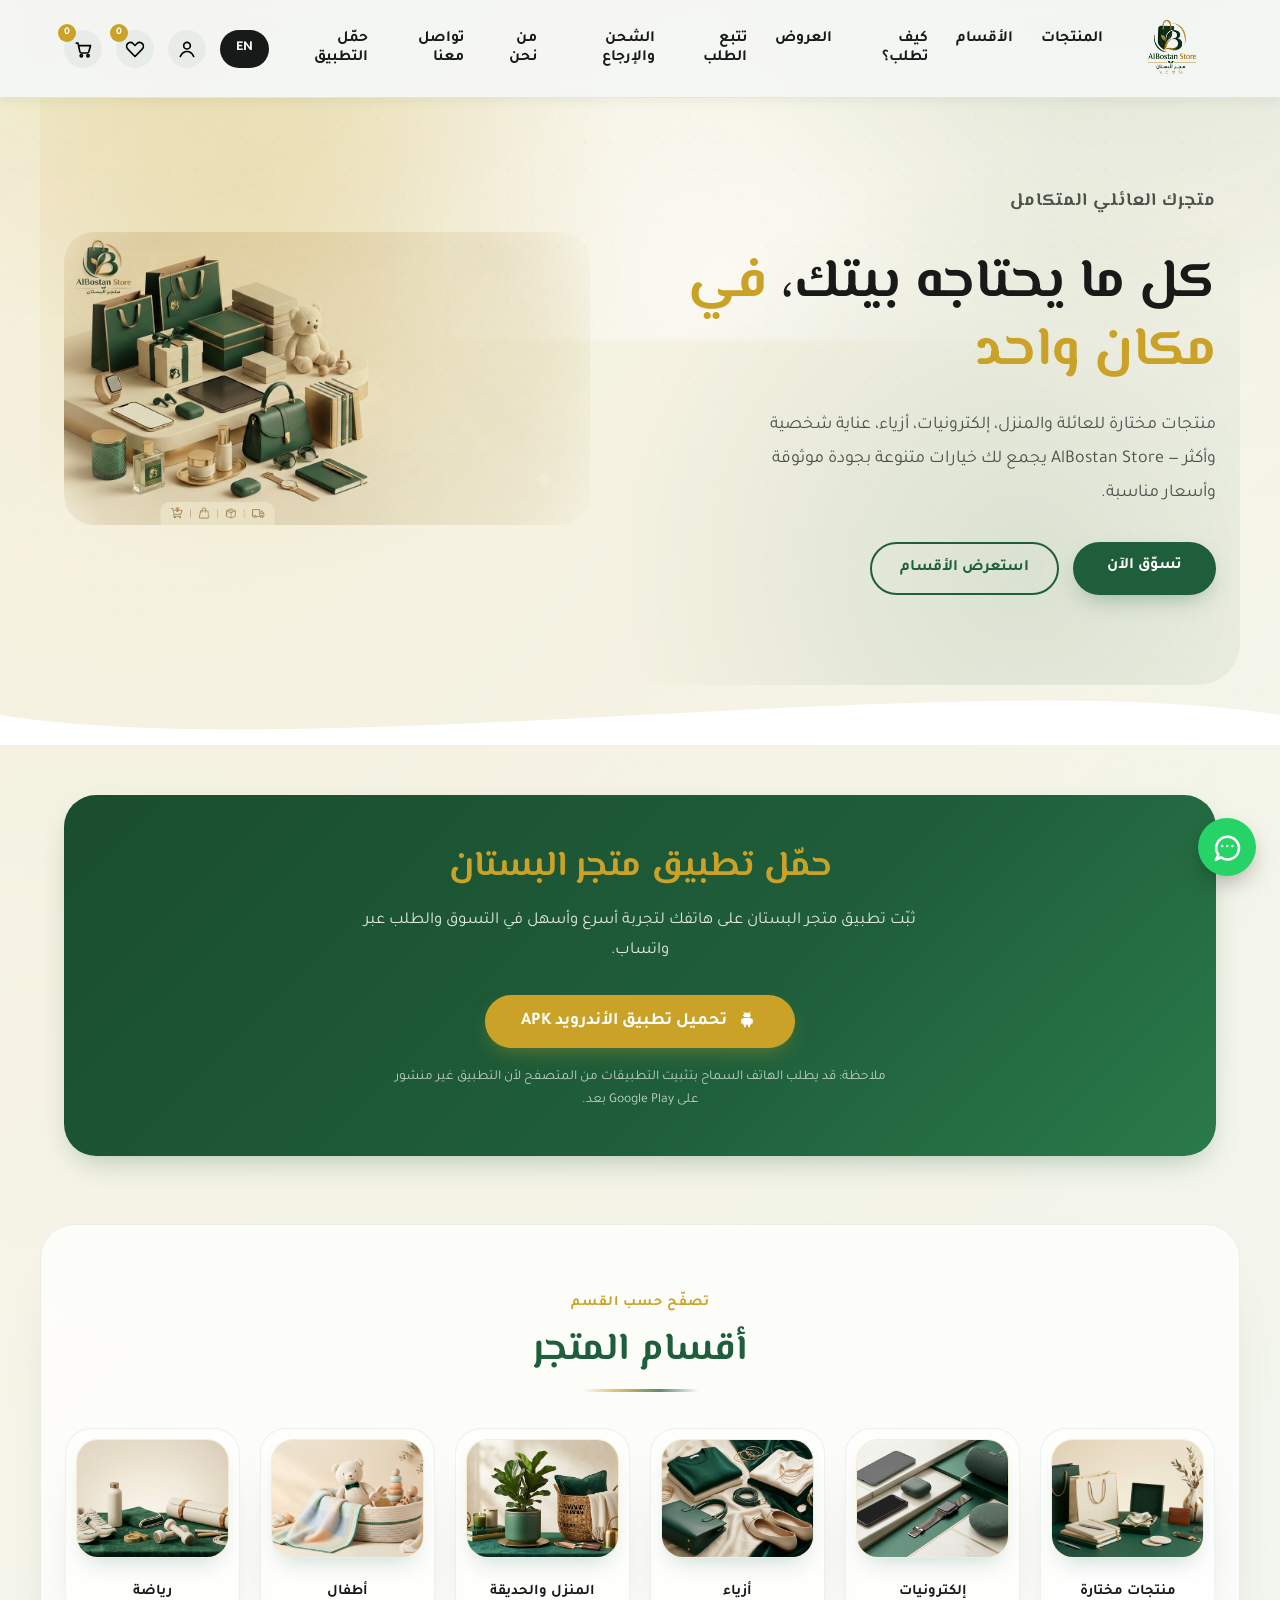
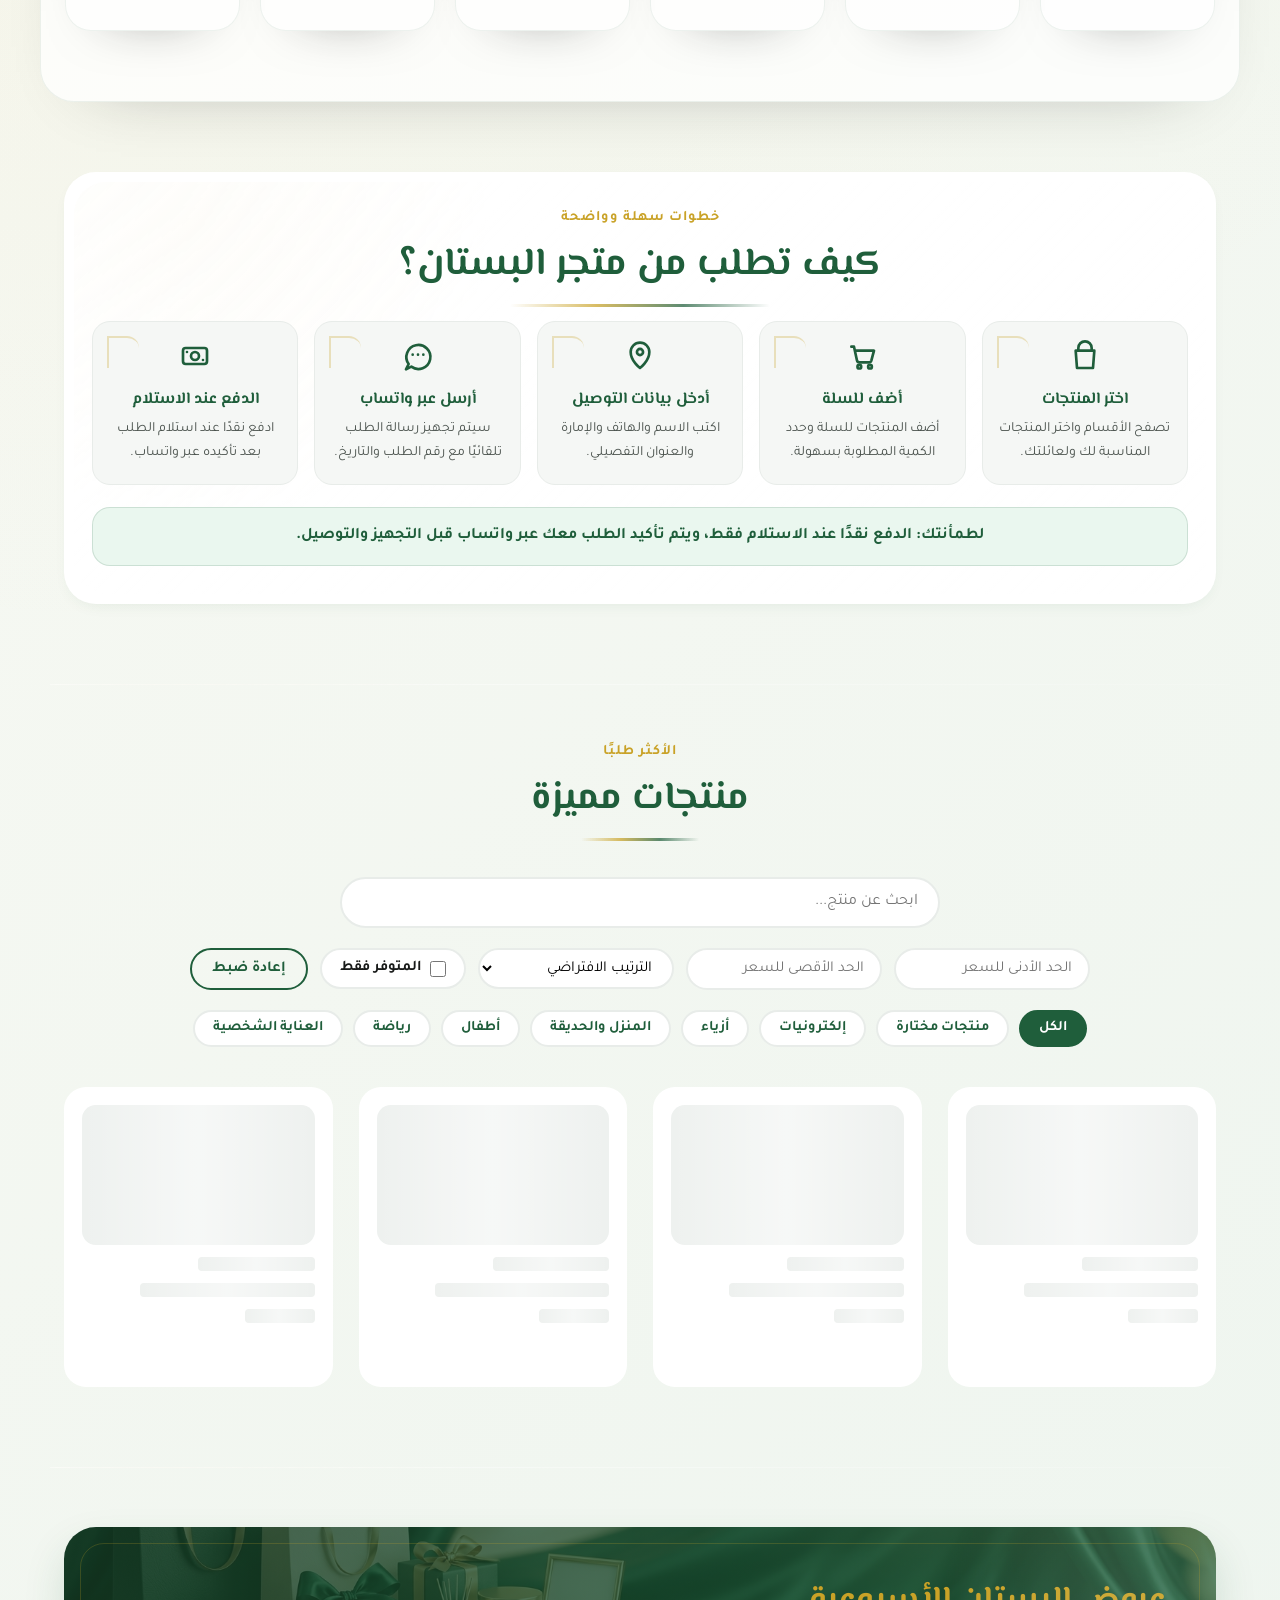
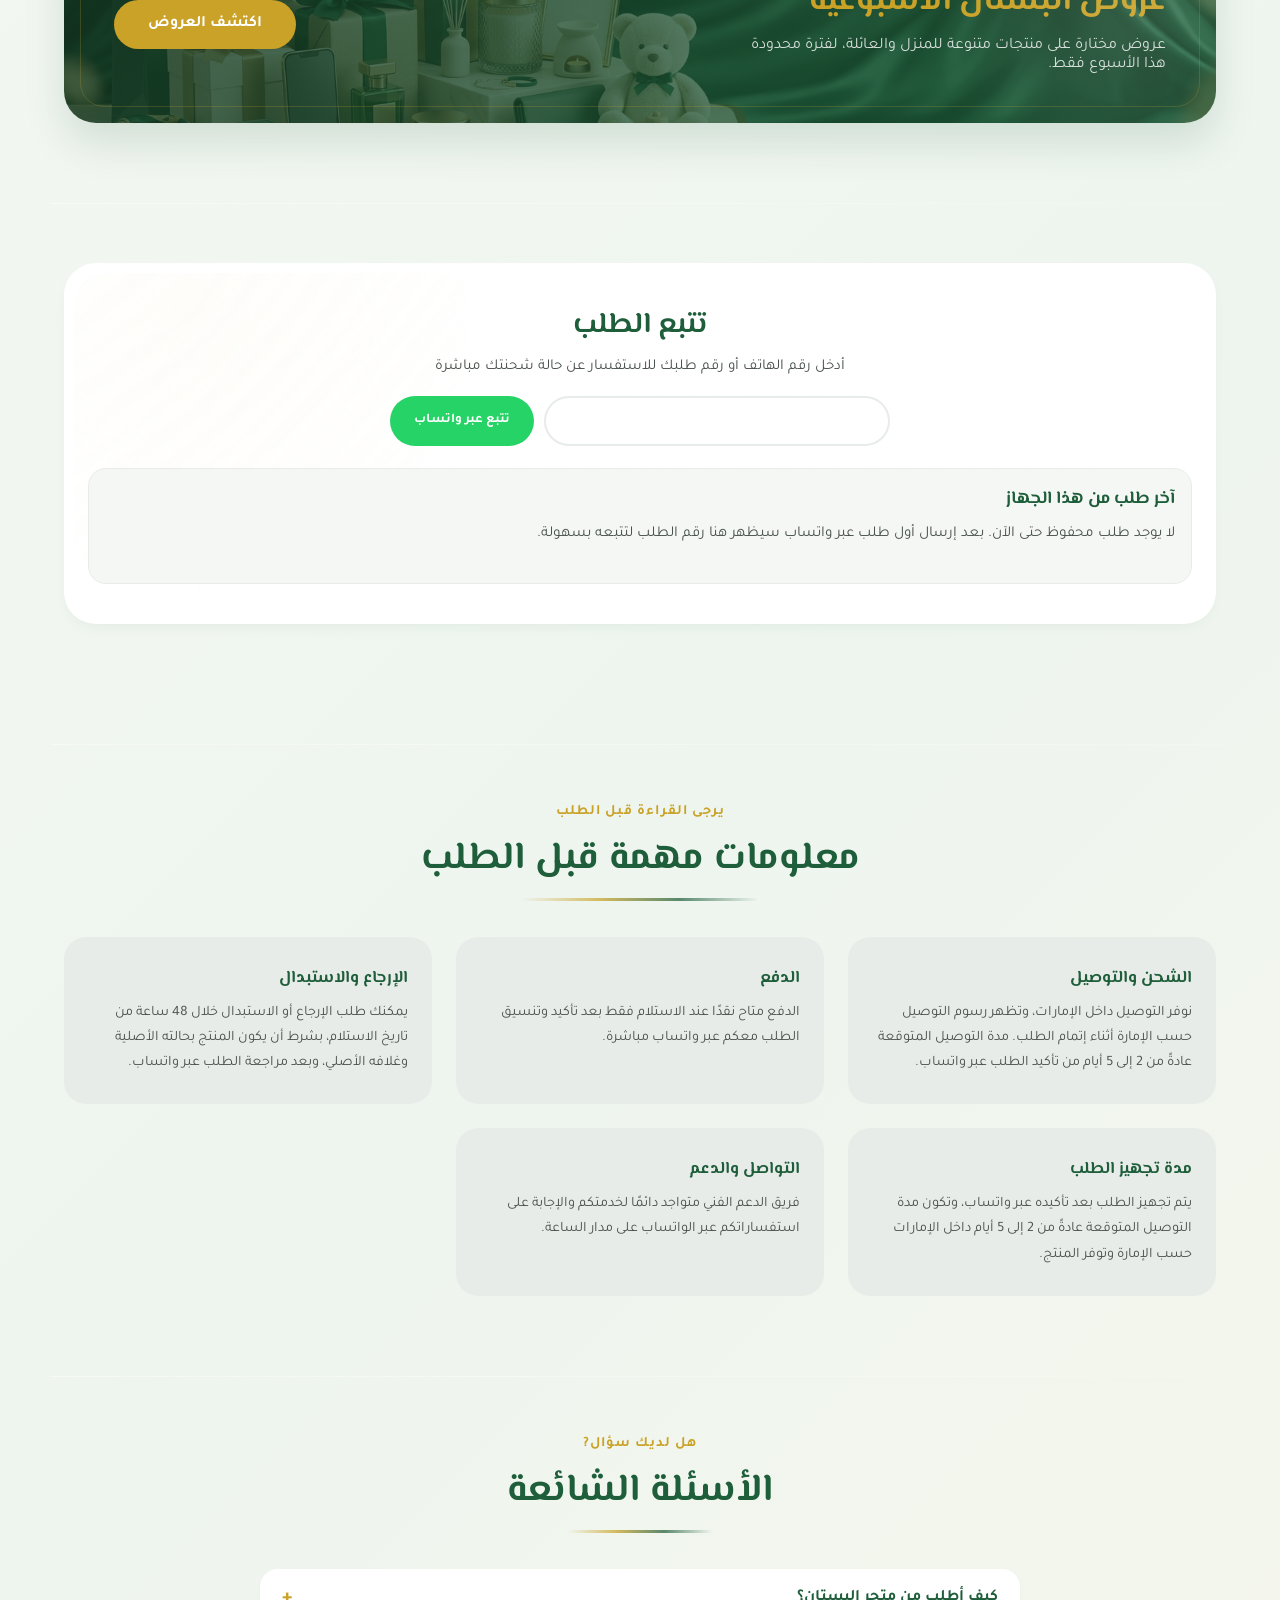
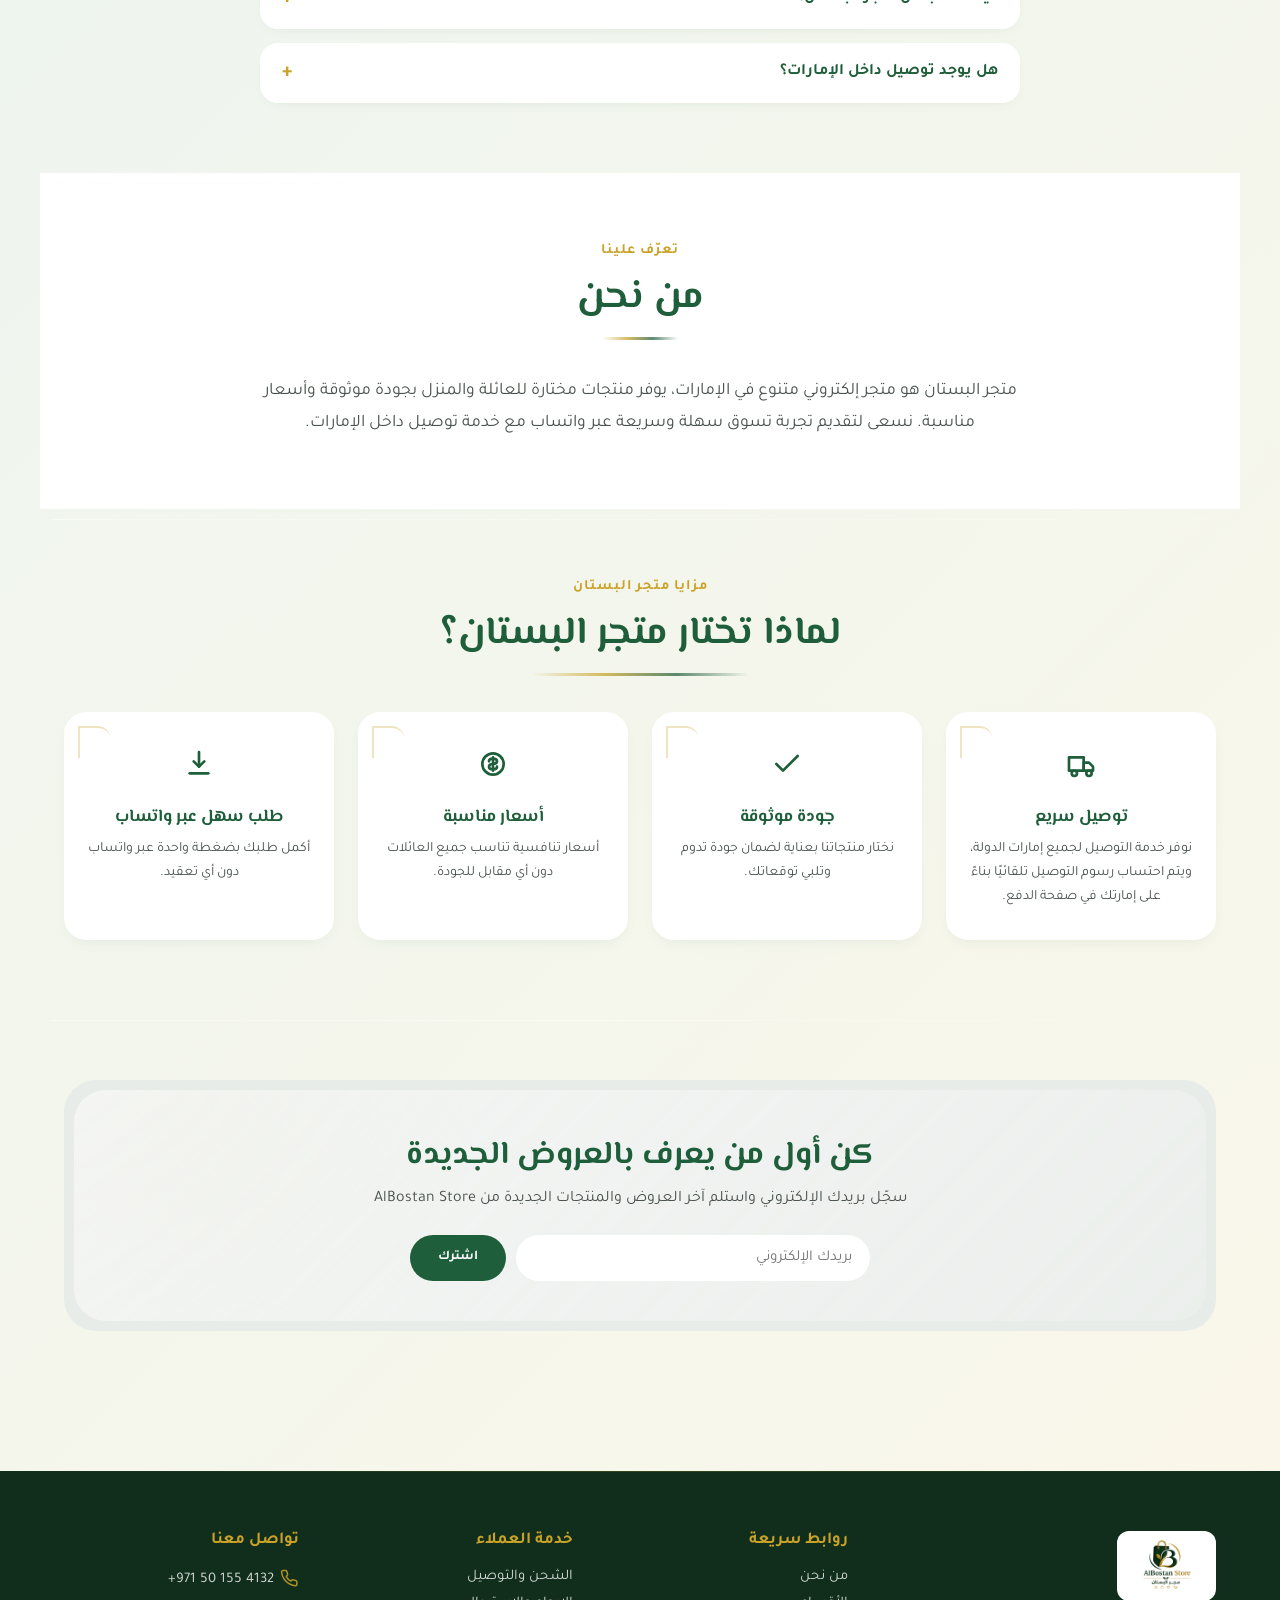
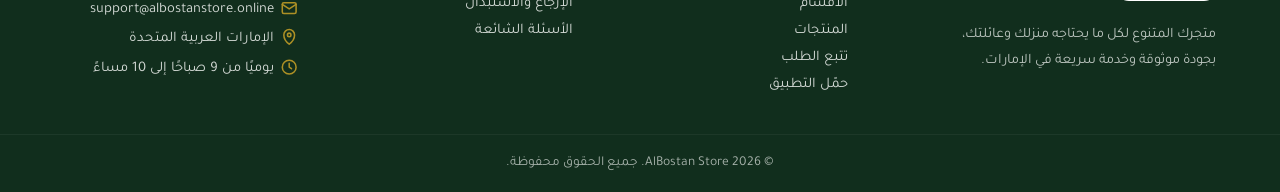
==== commit 9da48d24: "Refactor checkout form to submit order via API Refactor checkout form submission to include API call" ====
--- a/index.html
+++ b/index.html
@@ -3122,7 +3122,71 @@
     minOrderAlert.style.display = subtotal < 30 ? 'block' : 'none';
   }
 
-  document.getElementById('checkoutForm').addEventListener('submit', (e) => {
+
+  const CREATE_ORDER_API_PATH = '/api/create-order';
+
+  async function createPendingWebsiteOrder(orderPayload){
+    const response = await fetch(CREATE_ORDER_API_PATH, {
+      method: 'POST',
+      headers: {
+        'Content-Type': 'application/json'
+      },
+      body: JSON.stringify(orderPayload)
+    });
+
+    let data = null;
+    try{
+      data = await response.json();
+    }catch(error){
+      data = null;
+    }
+
+    if(!response.ok || !data || data.ok !== true){
+      const apiMessage = data && data.message ? data.message : '';
+      throw new Error(apiMessage || 'Order registration failed');
+    }
+
+    return data;
+  }
+
+  function buildOrderPayloadForApi(meta, values, items){
+    return {
+      id: meta.orderId,
+      customer: {
+        name: values.name,
+        phone: values.phone,
+        emirate: values.emirate,
+        address: values.address,
+        notes: values.notes || ''
+      },
+      items: items.map(function(item){
+        const qty = Number(item.quantity || item.qty || 1);
+        const price = Number(item.price || 0);
+        return {
+          id: item.id || '',
+          nameAr: item.nameAr || '',
+          nameEn: item.nameEn || item.nameAr || '',
+          categoryAr: item.categoryAr || '',
+          categoryEn: item.categoryEn || '',
+          price: price,
+          qty: qty,
+          total: Number((price * qty).toFixed(2)),
+          img: item.img || '',
+          emoji: item.emoji || ''
+        };
+      }),
+      coupon: {
+        code: values.discount > 0 ? values.coupon : '',
+        discount: Number(values.discount || 0)
+      },
+      subtotal: Number(values.subtotal || 0),
+      deliveryFee: Number(values.deliveryFee || 0),
+      discountAmount: Number(values.discount || 0),
+      grandTotal: Number(values.grandTotal || 0)
+    };
+  }
+
+  document.getElementById('checkoutForm').addEventListener('submit', async (e) => {
     e.preventDefault();
     const subtotal = getCartSubtotal();
     if(subtotal < 30){ showToast(T[currentLang].minOrderToast); return; }
@@ -3171,8 +3235,15 @@
 
     // بناء رسالة واتساب المحسّنة
     const cartItems = cart.map(item => ({
-      nameAr: item.nameAr, nameEn: item.nameEn,
-      price: item.price, quantity: item.quantity, emoji: ''
+      id: item.id || '',
+      nameAr: item.nameAr,
+      nameEn: item.nameEn,
+      categoryAr: item.categoryAr || '',
+      categoryEn: item.categoryEn || '',
+      price: Number(item.price || 0),
+      quantity: Number(item.quantity || 1),
+      img: item.img || '',
+      emoji: ''
     }));
 
     let msg = '';
@@ -3210,16 +3281,42 @@
       msg += `✅ Important Confirmation:\nPayment is Cash on Delivery only, and the order will be confirmed with the customer before delivery.`;
     }
 
-    // حفظ آخر طلب
-    saveLastOrderDetails(meta, { name, phone, emirate, address, coupon: couponEntered, subtotal, discount, deliveryFee: fee, grandTotal }, cartItems);
-
-    trackGAEvent('whatsapp_checkout', { value: grandTotal });
-    showToast(currentLang === 'ar' ? 'تم تجهيز طلبك، سيتم فتح واتساب الآن' : 'Your order is ready, WhatsApp will open now');
-    window.open(`https://wa.me/${whatsappNumber}?text=${encodeURIComponent(msg)}`, '_blank');
-    checkoutModal.classList.remove('open');
-    resetPendingOrderMeta();
-    cart = [];
-    renderCart();
+    const submitBtn = e.submitter || document.querySelector('#checkoutForm button[type="submit"]');
+    const oldSubmitText = submitBtn ? submitBtn.textContent : '';
+
+    try{
+      if(submitBtn){
+        submitBtn.disabled = true;
+        submitBtn.textContent = currentLang === 'ar' ? 'جاري تسجيل الطلب...' : 'Saving order...';
+      }
+
+      const orderPayload = buildOrderPayloadForApi(meta, { name, phone, emirate, address, notes, coupon: couponEntered, subtotal, discount, deliveryFee: fee, grandTotal }, cartItems);
+      const createdOrder = await createPendingWebsiteOrder(orderPayload);
+      if(createdOrder && createdOrder.orderId){
+        pendingOrderMeta.orderId = createdOrder.orderId;
+      }
+
+      // حفظ آخر طلب بعد نجاح تسجيله في orders.json
+      saveLastOrderDetails(meta, { name, phone, emirate, address, coupon: couponEntered, subtotal, discount, deliveryFee: fee, grandTotal }, cartItems);
+
+      trackGAEvent('whatsapp_checkout', { value: grandTotal });
+      showToast(currentLang === 'ar' ? 'تم تسجيل الطلب، سيتم فتح واتساب الآن' : 'Order saved, WhatsApp will open now');
+      const whatsappUrl = `https://wa.me/${whatsappNumber}?text=${encodeURIComponent(msg)}`;
+      const whatsappWindow = window.open(whatsappUrl, '_blank');
+      if(!whatsappWindow){ window.location.href = whatsappUrl; }
+      checkoutModal.classList.remove('open');
+      resetPendingOrderMeta();
+      cart = [];
+      renderCart();
+    }catch(error){
+      console.error('Order registration failed:', error);
+      showToast(currentLang === 'ar' ? 'تعذر تسجيل الطلب حاليًا، يرجى المحاولة مرة أخرى' : 'Could not save the order now. Please try again.');
+    }finally{
+      if(submitBtn){
+        submitBtn.disabled = false;
+        submitBtn.textContent = oldSubmitText;
+      }
+    }
   });
 
   // ===== تتبع الطلب =====
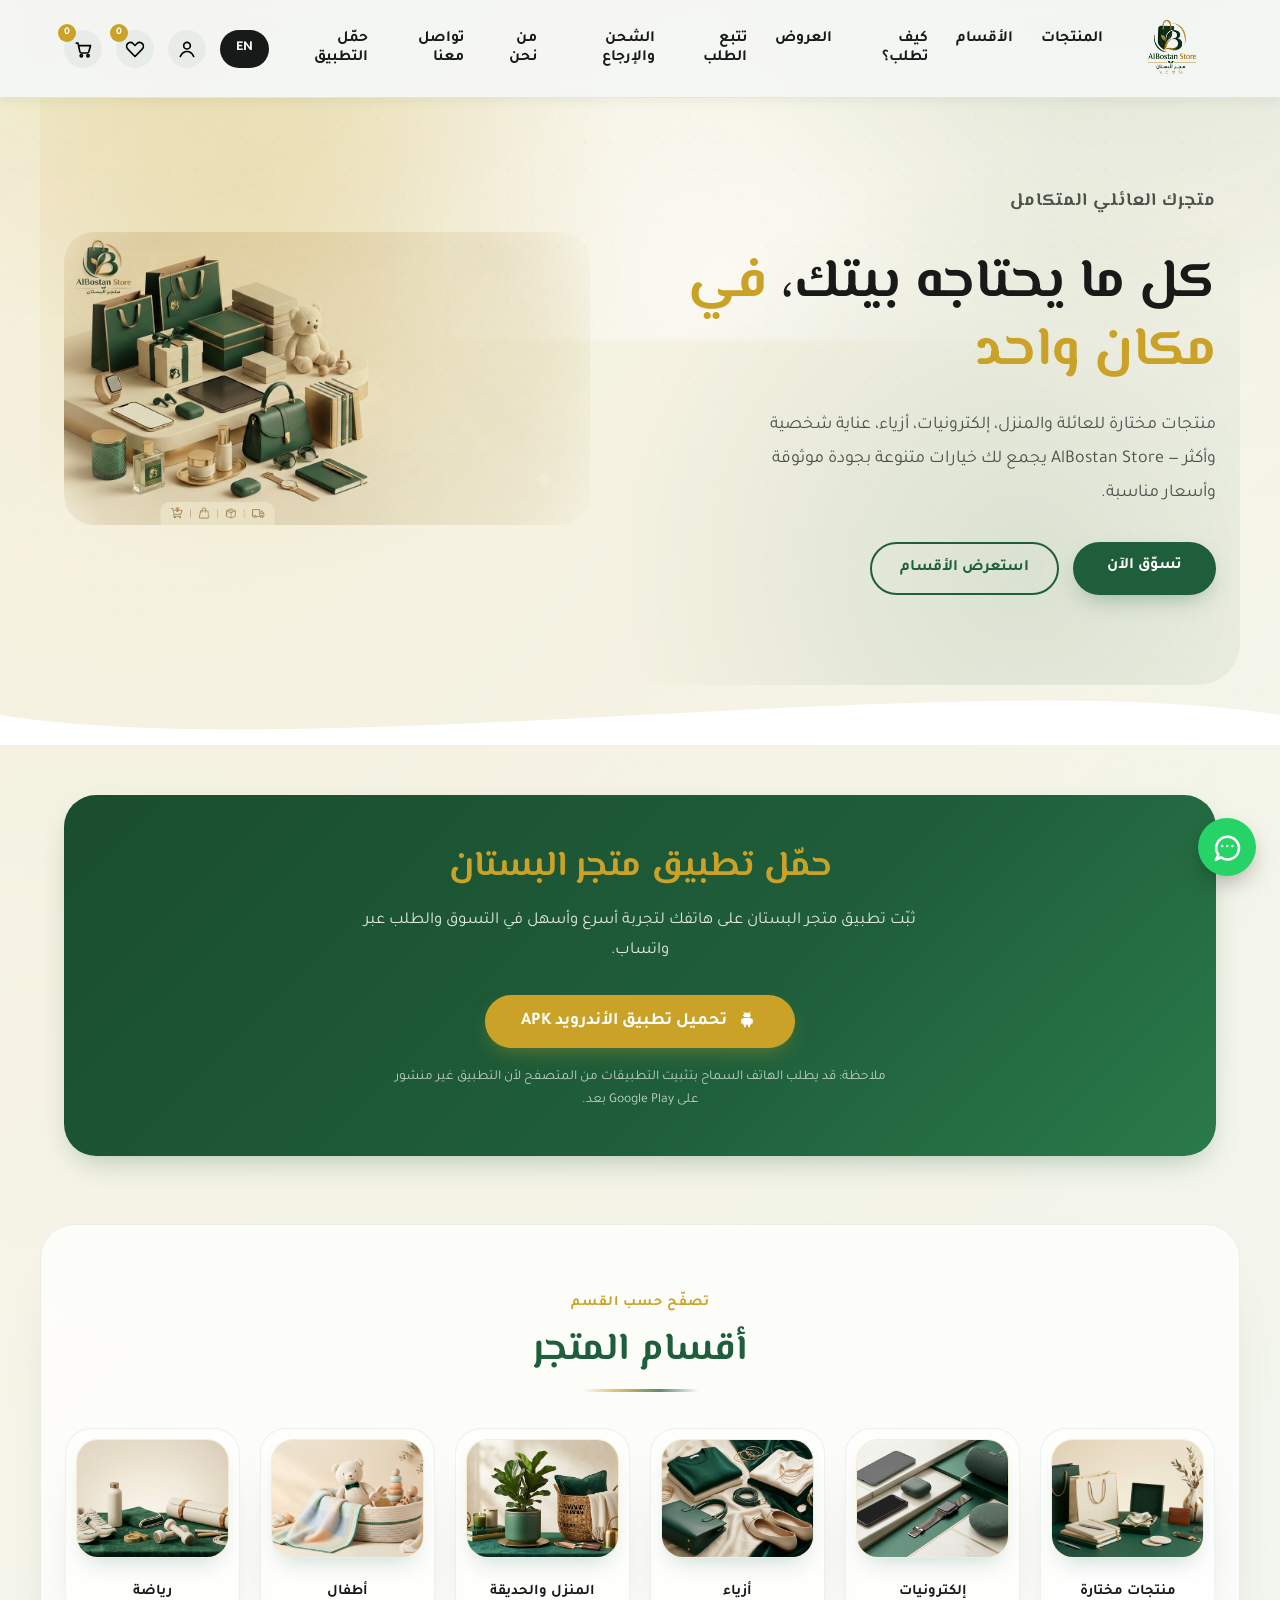
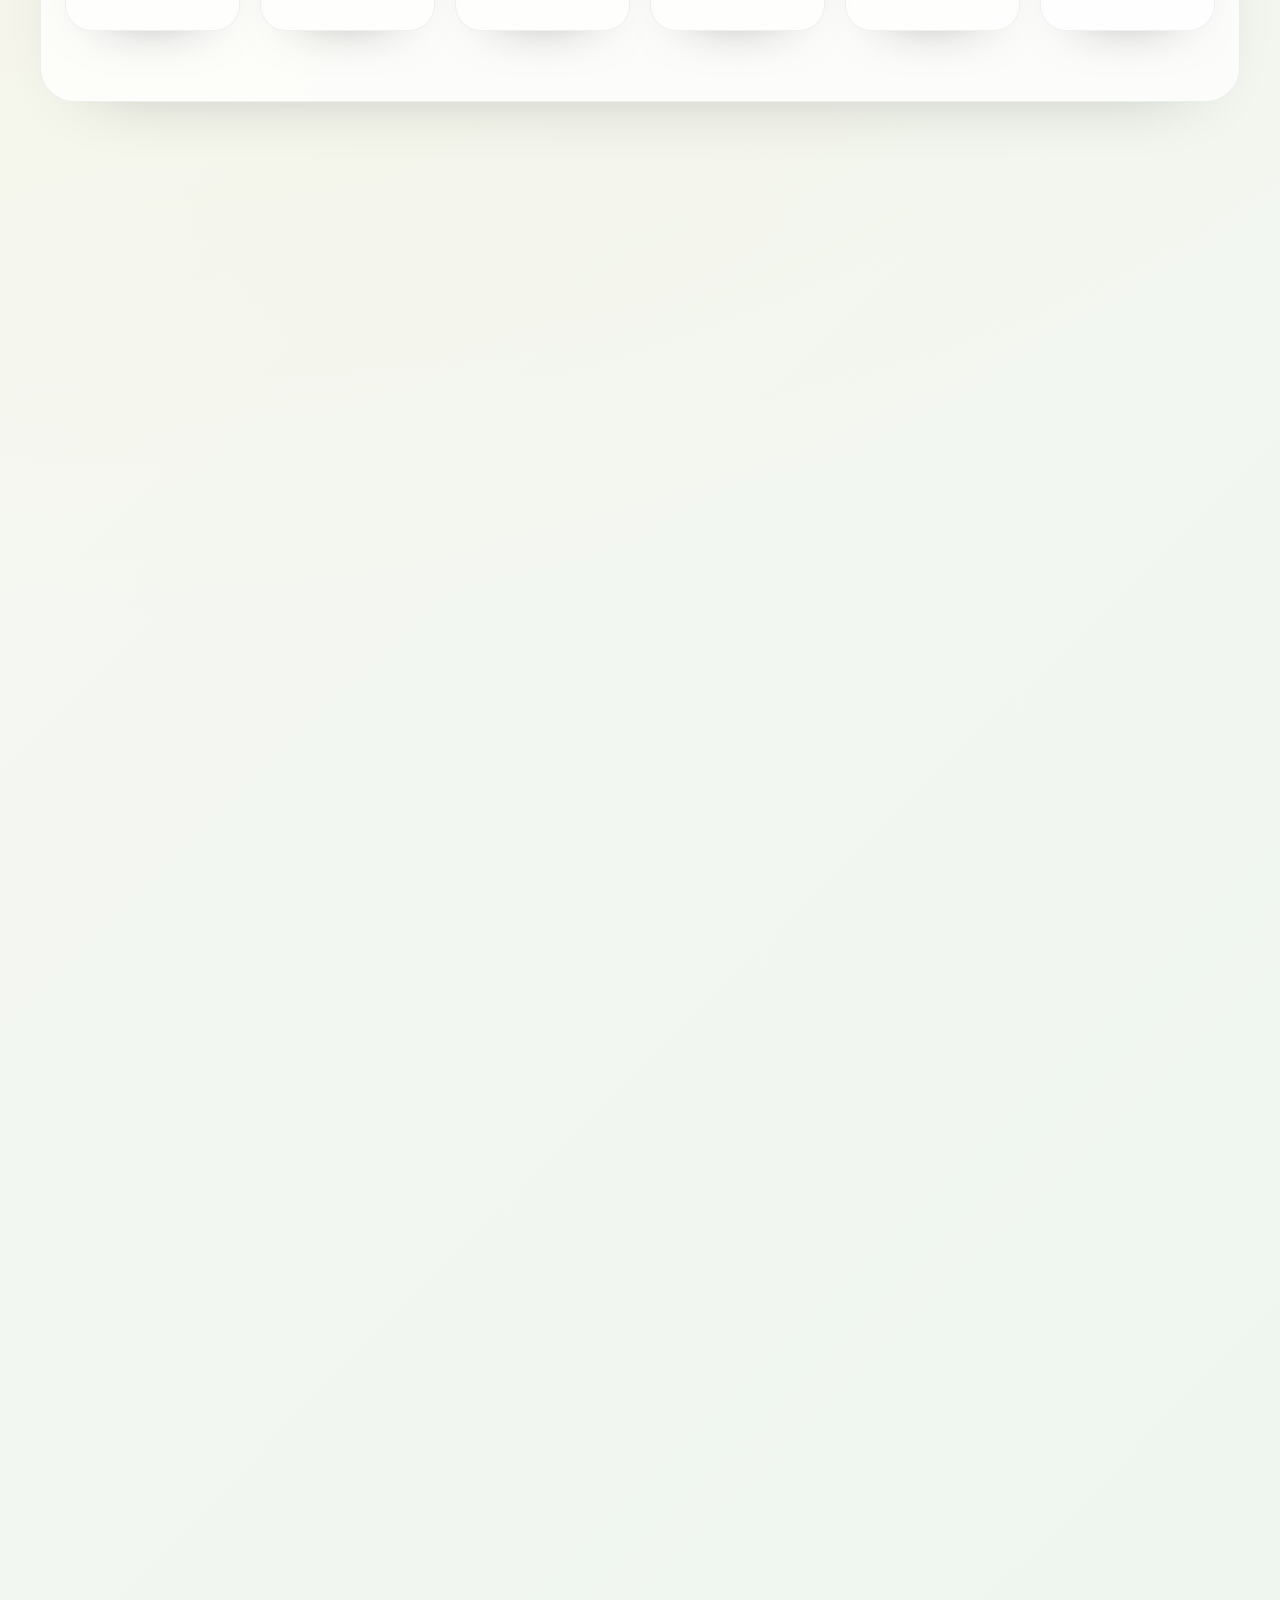
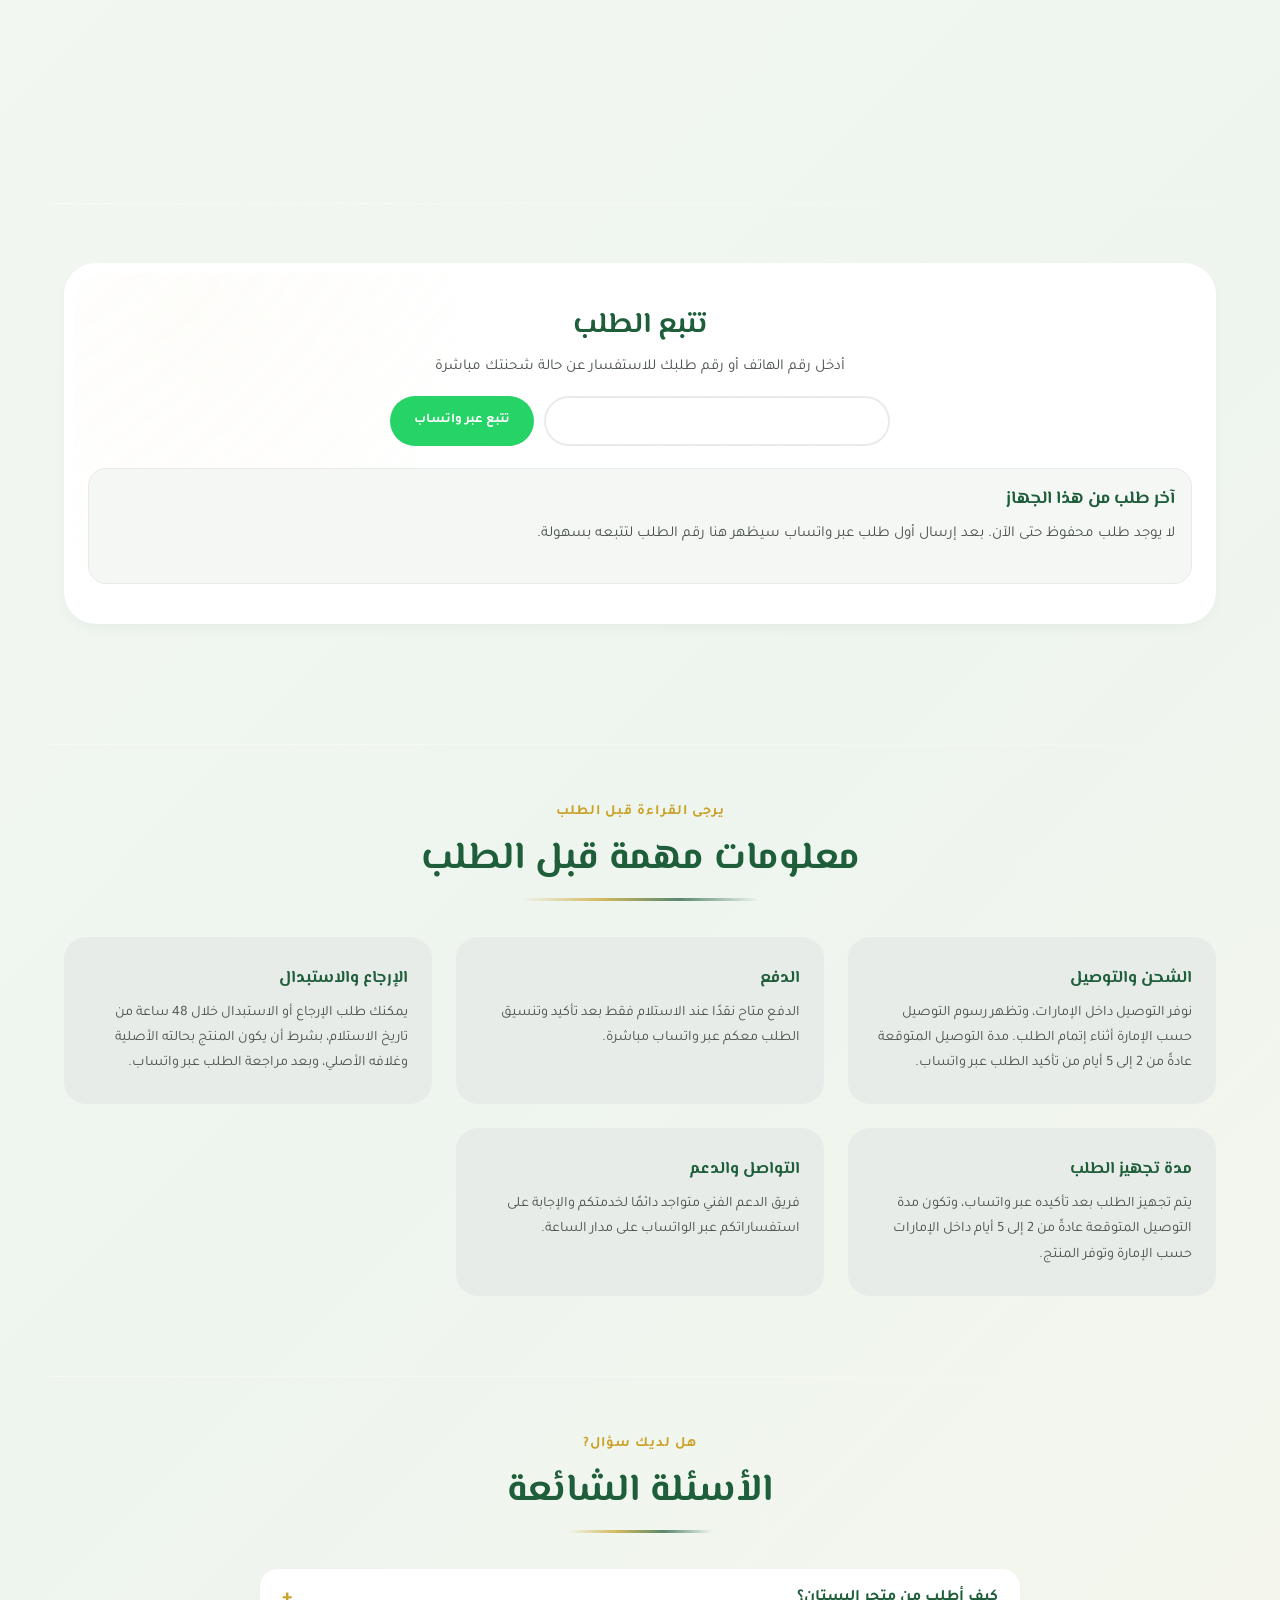
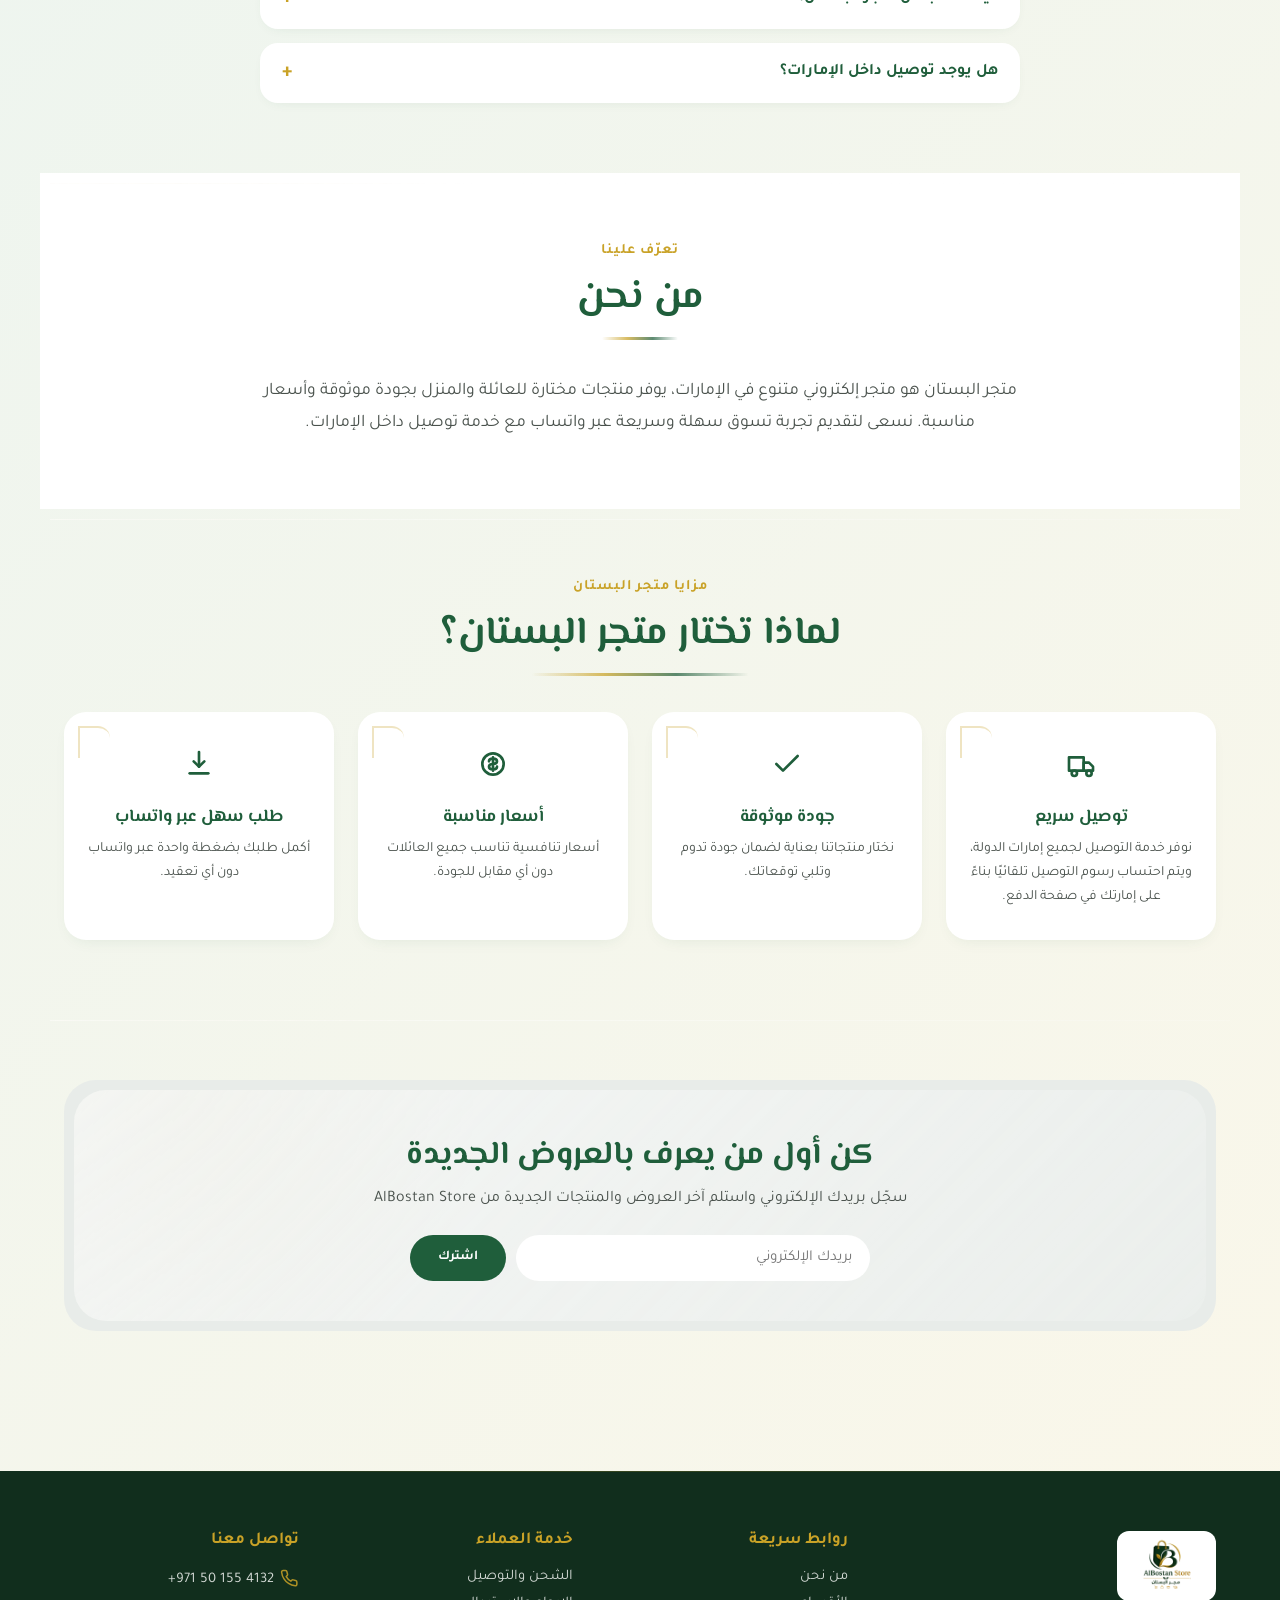
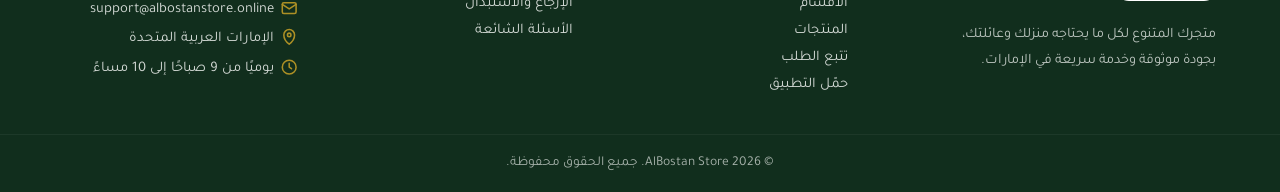
==== commit 771cf479: "Change account button label and update dropdown links Updated account button label and modified drop" ====
--- a/index.html
+++ b/index.html
@@ -1969,11 +1969,9 @@
     <div class="nav-icons">
       <button class="icon-btn lang-btn" id="langToggle">EN</button>
       <button class="icon-btn" id="installBtn" aria-label="تثبيت التطبيق" style="display:none;"><svg class="svg-inline" viewBox="0 0 24 24" aria-hidden="true"><path d="M12 3v11"></path><path d="M8 10l4 4 4-4"></path><path d="M5 19h14"></path></svg></button>
-      <button class="icon-btn" id="accountBtn" aria-label="حسابي" aria-expanded="false"><svg class="svg-inline" viewBox="0 0 24 24" aria-hidden="true"><circle cx="12" cy="8" r="4"></circle><path d="M4 21c1.8-4 5-6 8-6s6.2 2 8 6"></path></svg></button>
+      <button class="icon-btn" id="accountBtn" aria-label="طلباتي" aria-expanded="false"><svg class="svg-inline" viewBox="0 0 24 24" aria-hidden="true"><circle cx="12" cy="8" r="4"></circle><path d="M4 21c1.8-4 5-6 8-6s6.2 2 8 6"></path></svg></button>
       <div class="account-dropdown" id="accountDropdown">
-        <a href="#" data-ar="تسجيل الدخول" data-en="Login">تسجيل الدخول</a>
-        <a href="#" data-ar="إنشاء حساب جديد" data-en="Create Account">إنشاء حساب جديد</a>
-        <p data-ar="هذا القسم يحتاج ربط بنظام حسابات لاحقًا" data-en="This section will need a real auth system later">هذا القسم يحتاج ربط بنظام حسابات لاحقًا</p>
+        <a href="#trackOrderSection" data-ar="طلباتي" data-en="My Orders">طلباتي</a>
       </div>
       <button class="icon-btn" id="wishlistBtn" aria-label="المفضلة">
         <svg class="svg-inline" viewBox="0 0 24 24" aria-hidden="true"><path d="M20.8 5.6c-1.7-1.9-4.6-2-6.4-.2L12 7.8 9.6 5.4c-1.8-1.8-4.7-1.7-6.4.2-1.7 1.9-1.6 4.8.2 6.6L12 21l8.6-8.8c1.8-1.8 1.9-4.7.2-6.6z"></path></svg><span class="cart-count" id="wishlistCount">0</span>
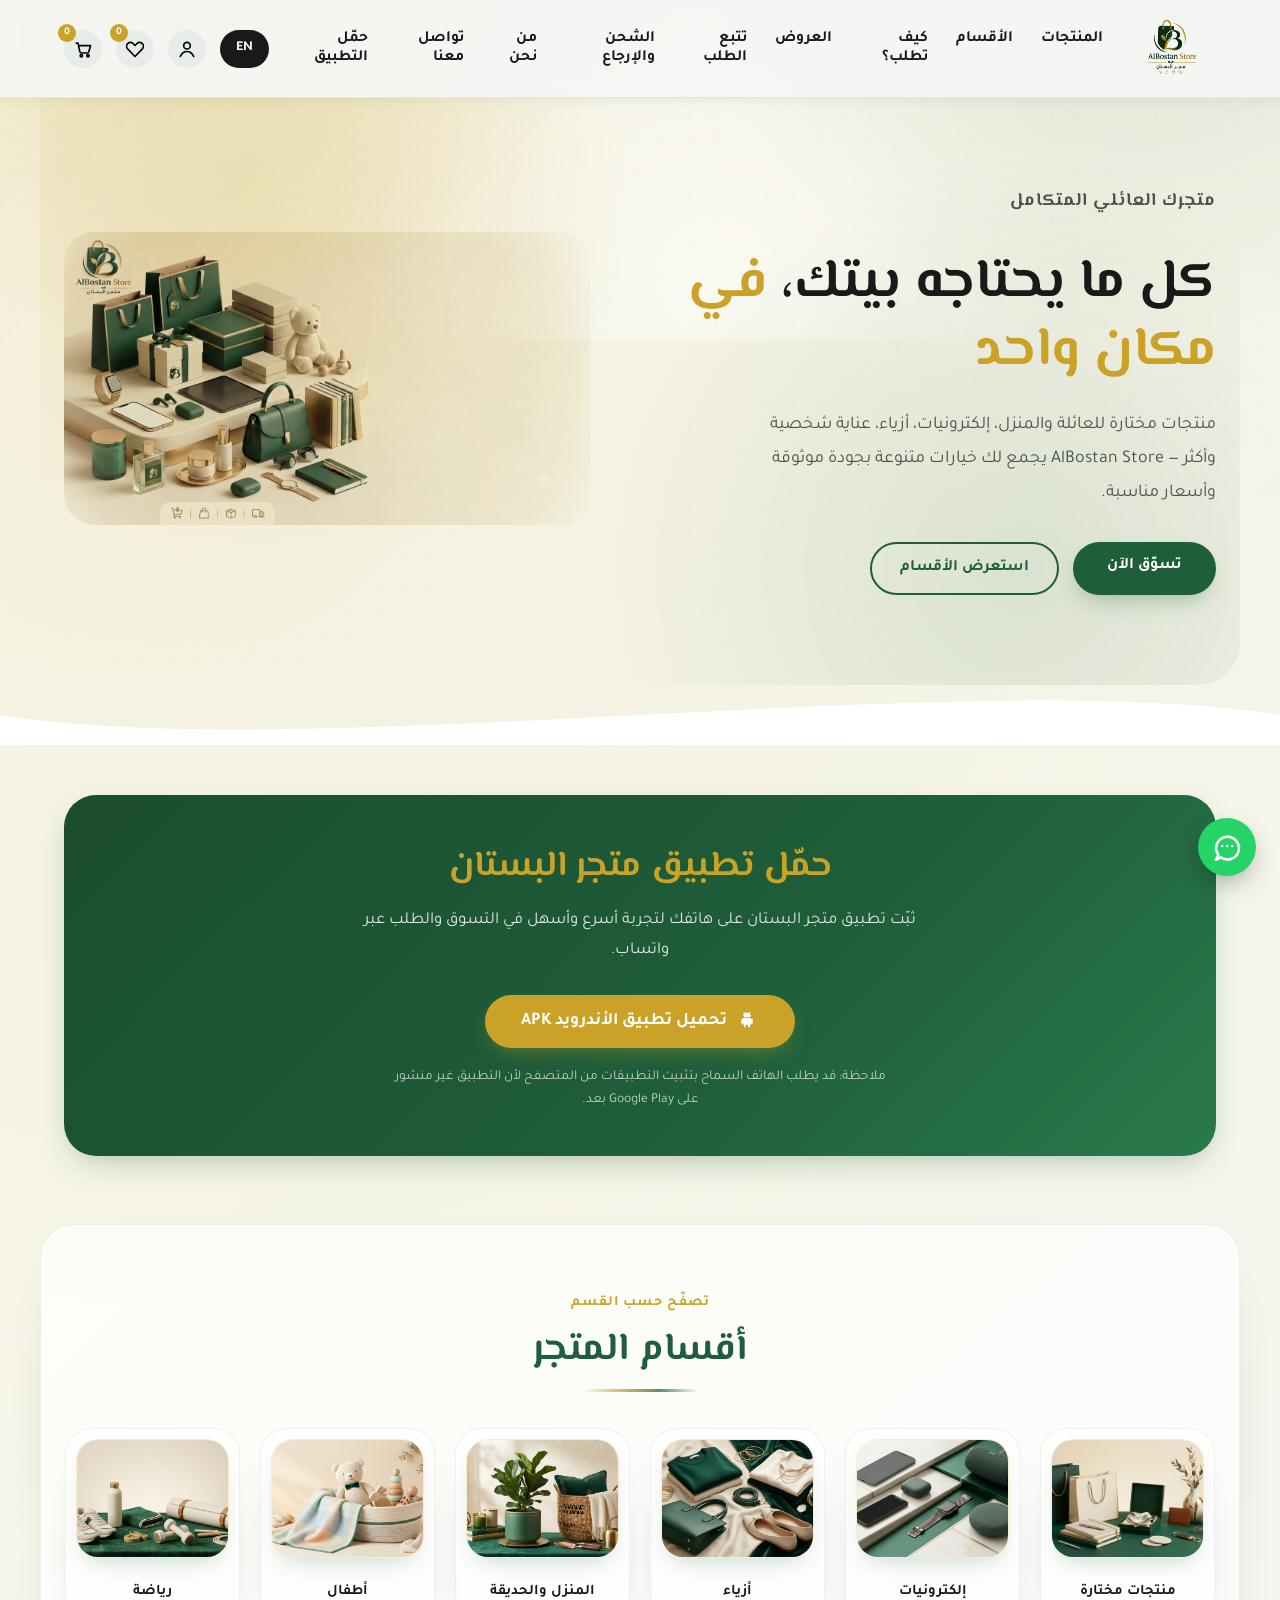
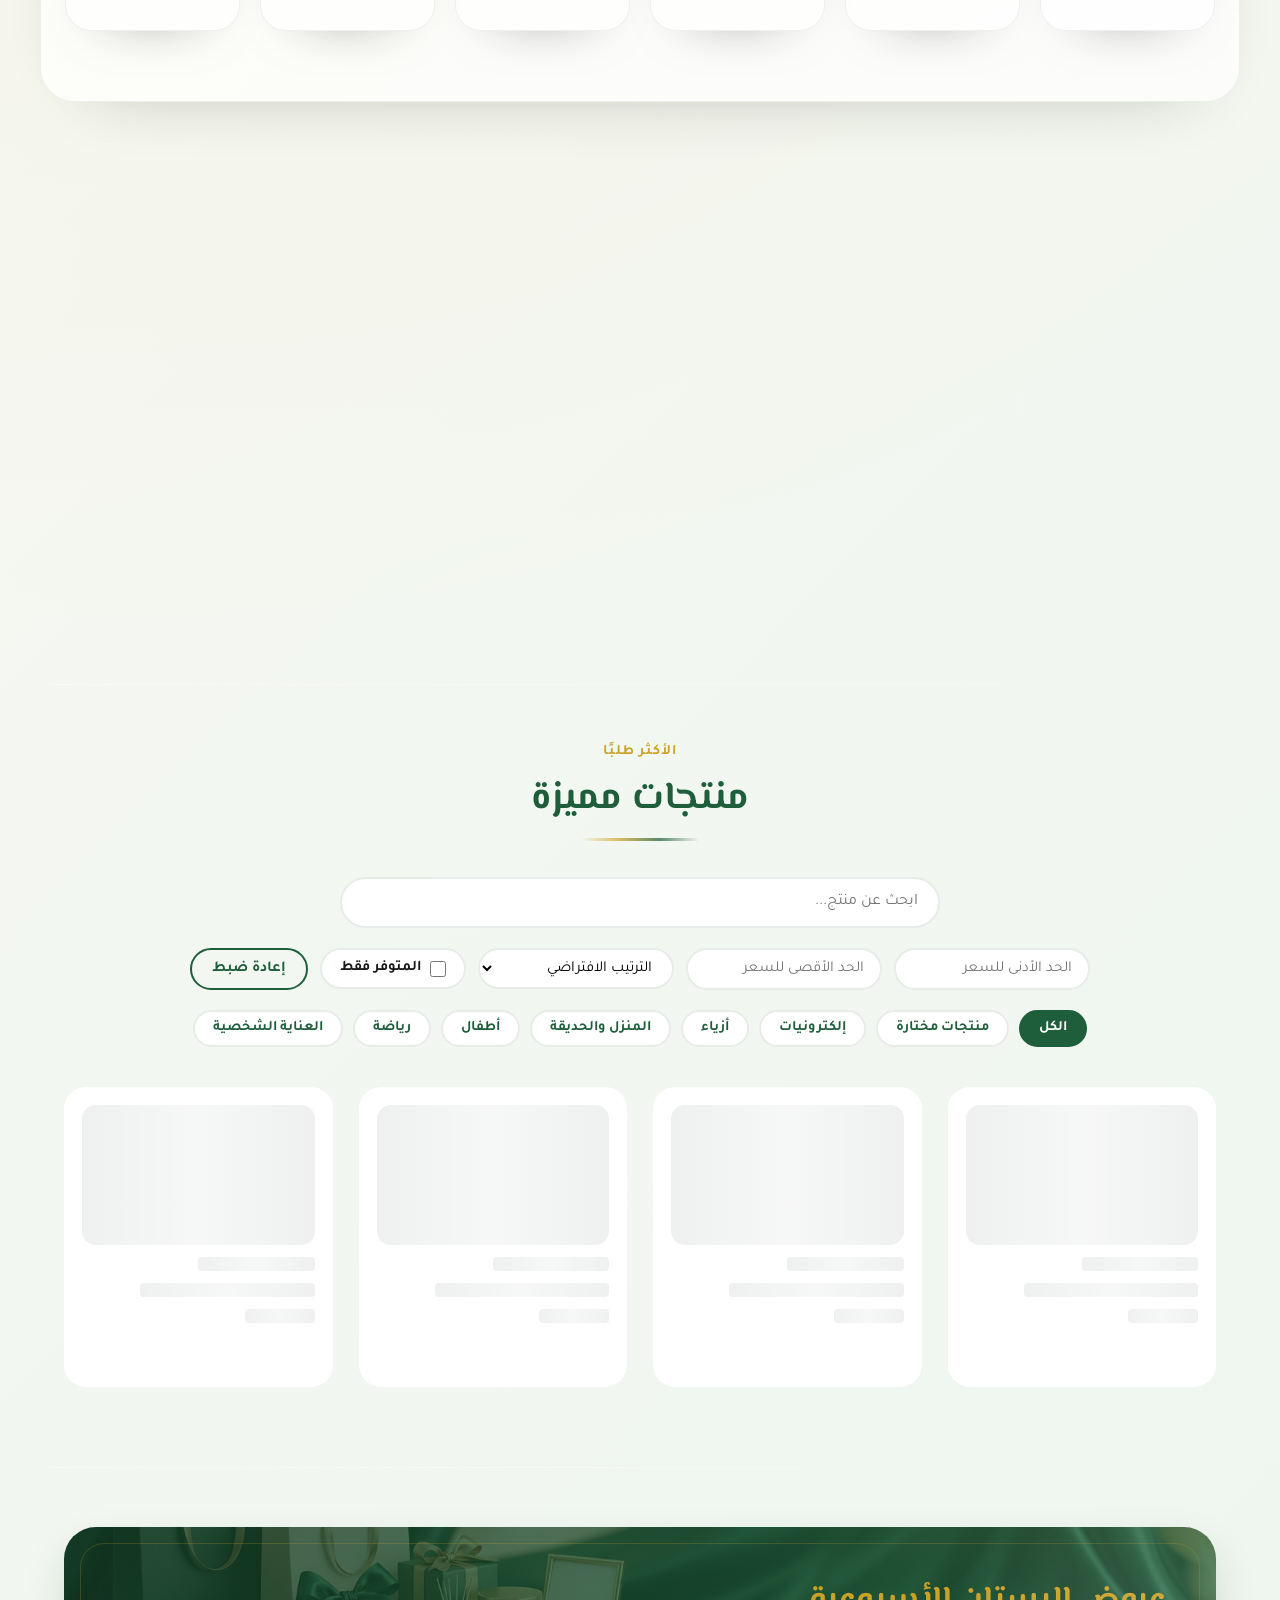
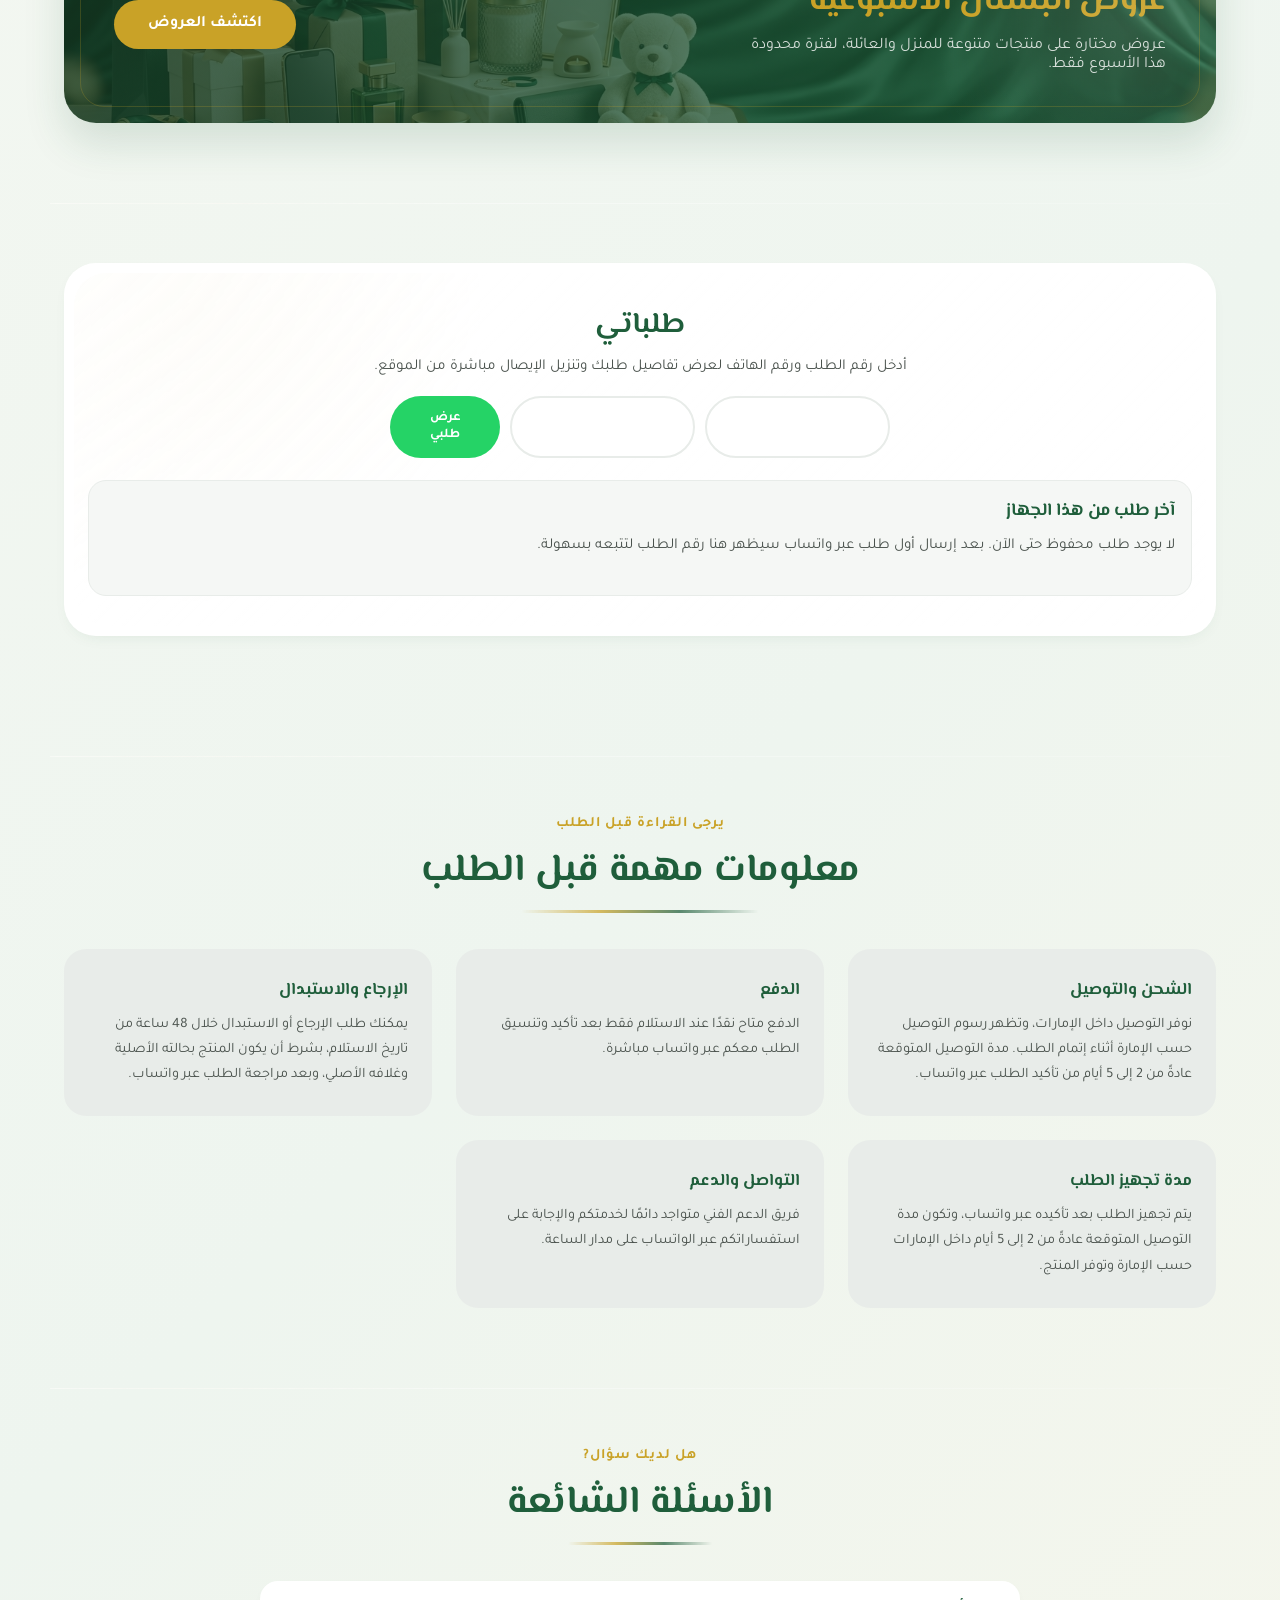
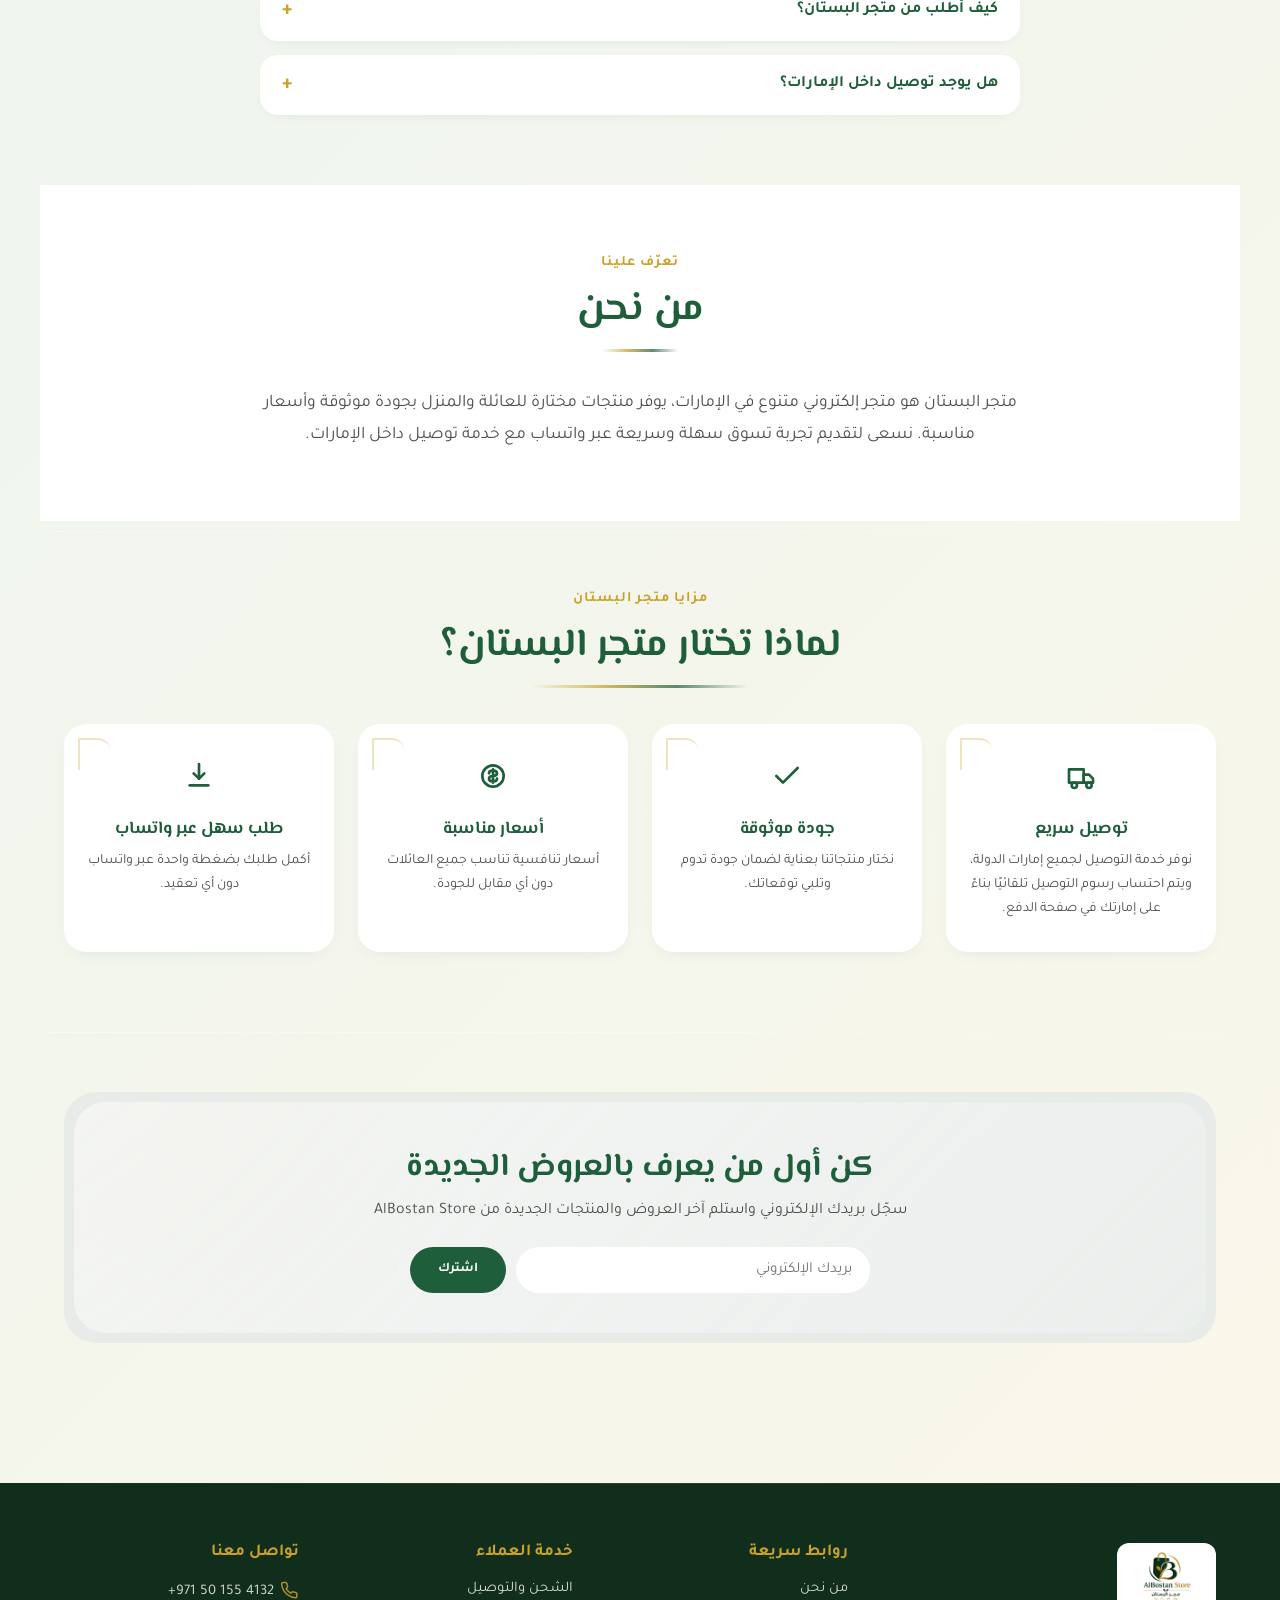
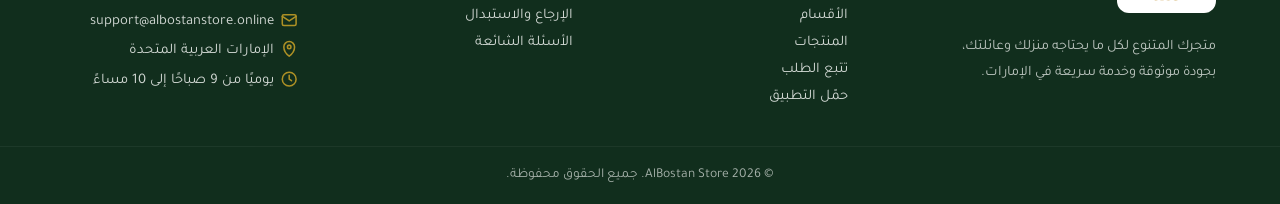
==== commit 4241cdc3: "Add customer order tracking and receipt features" ====
--- a/index.html
+++ b/index.html
@@ -1023,6 +1023,24 @@
   .track-form button:hover {
     background:#1ebe57;
   }
+
+  .customer-order-result{max-width:760px;margin:20px auto 0;text-align:start;}
+  .customer-order-card{background:var(--cream);border:1px solid var(--sand);border-radius:22px;padding:18px;box-shadow:0 8px 20px -14px rgba(31,94,59,.22);}
+  .customer-order-head{display:flex;justify-content:space-between;gap:12px;align-items:flex-start;flex-wrap:wrap;margin-bottom:14px;}
+  .customer-order-head strong{color:var(--clay);direction:ltr;display:inline-block;}
+  .customer-status-pill{display:inline-flex;align-items:center;justify-content:center;padding:6px 12px;border-radius:999px;font-size:.8rem;font-weight:800;background:#fff7e6;color:#9a5a00;}
+  .customer-status-paid{background:#eaf7ef;color:#1F5E3B;}
+  .customer-order-grid{display:grid;grid-template-columns:repeat(2,minmax(0,1fr));gap:10px;margin:12px 0;}
+  .customer-order-info{background:#fff;border:1px solid rgba(31,94,59,.08);border-radius:14px;padding:10px 12px;line-height:1.7;color:#4A524D;overflow-wrap:anywhere;}
+  .customer-order-info b{color:var(--clay);display:block;font-size:.84rem;}
+  .customer-order-items{background:#fff;border:1px dashed rgba(31,94,59,.16);border-radius:16px;padding:12px;margin:12px 0;}
+  .customer-order-item{display:flex;justify-content:space-between;gap:12px;padding:8px 0;border-bottom:1px solid rgba(31,94,59,.08);line-height:1.6;}
+  .customer-order-item:last-child{border-bottom:none;}
+  .customer-order-actions{display:flex;gap:10px;flex-wrap:wrap;margin-top:14px;}
+  .customer-order-actions button{flex:1;min-width:160px;padding:12px 16px;border-radius:50px;font-weight:800;}
+  .customer-order-secondary{background:var(--sand);color:var(--clay);}
+  .customer-order-message{max-width:760px;margin:18px auto 0;padding:14px 16px;border-radius:16px;background:#fff7e6;color:#6a4600;font-weight:700;line-height:1.8;text-align:center;}
+  @media(max-width:680px){.customer-order-grid{grid-template-columns:1fr;}.customer-order-head{display:block;}.customer-order-item{display:block;}.customer-order-actions{flex-direction:column;}}
 
   .newsletter{background:var(--sand);border-radius:32px;max-width:1200px;margin:0 auto 70px;padding:50px;text-align:center;}
   .newsletter h3{font-family:'El Messiri',serif;font-size:2rem;margin-bottom:10px;color:var(--clay);}
@@ -2159,16 +2177,17 @@
   </div>
 </section>
 
-<!-- تتبع الطلب -->
+<!-- طلباتي -->
 <section class="section" id="trackOrderSection">
   <div class="track-order-section">
-    <h3 data-ar="تتبع الطلب" data-en="Track Order">تتبع الطلب</h3>
-    <p data-ar="أدخل رقم الهاتف أو رقم طلبك للاستفسار عن حالة شحنتك مباشرة" data-en="Enter your phone or order number to inquire about your shipment status directly">أدخل رقم الهاتف أو رقم طلبك للاستفسار عن حالة شحنتك مباشرة</p>
+    <h3 data-ar="طلباتي" data-en="My Orders">طلباتي</h3>
+    <p data-ar="أدخل رقم الطلب ورقم الهاتف لعرض تفاصيل طلبك وتنزيل الإيصال مباشرة من الموقع." data-en="Enter your order number and phone number to view your order details and download the receipt directly from the website.">أدخل رقم الطلب ورقم الهاتف لعرض تفاصيل طلبك وتنزيل الإيصال مباشرة من الموقع.</p>
     <form class="track-form" id="trackOrderForm" onsubmit="return false;">
-      <input type="text" id="trackInput" required data-ar-placeholder="رقم الهاتف أو رقم الطلب..." data-en-placeholder="Phone or Order number...">
-      <button type="submit" id="trackSubmitBtn" data-ar="تتبع عبر واتساب" data-en="Track via WhatsApp">تتبع عبر واتساب</button>
+      <input type="text" id="customerOrderIdInput" required data-ar-placeholder="رقم الطلب مثال: ABS-20260628..." data-en-placeholder="Order ID e.g. ABS-20260628...">
+      <input type="tel" id="customerPhoneInput" required data-ar-placeholder="رقم الهاتف المستخدم في الطلب" data-en-placeholder="Phone number used in the order">
+      <button type="submit" id="trackSubmitBtn" data-ar="عرض طلبي" data-en="View My Order">عرض طلبي</button>
     </form>
-    <!-- آخر طلب من هذا الجهاز -->
+    <div id="customerOrderResult" class="customer-order-result"></div>
     <div id="albostanLastOrderBox" class="last-order-box">
       <h4 data-ar="آخر طلب من هذا الجهاز" data-en="Last order from this device">آخر طلب من هذا الجهاز</h4>
       <p data-ar="لا يوجد طلب محفوظ حتى الآن. بعد إرسال أول طلب عبر واتساب سيظهر هنا رقم الطلب لتتبعه بسهولة."
@@ -3317,12 +3336,72 @@
     }
   });
 
-  // ===== تتبع الطلب =====
-  document.getElementById('trackOrderForm').addEventListener('submit', () => {
-    const trackValue = document.getElementById('trackInput').value.trim();
-    if(!trackValue) return;
-    window.open(`https://wa.me/${whatsappNumber}?text=${encodeURIComponent(T[currentLang].trackMsg + trackValue)}`, '_blank');
-  });
+  // ===== طلباتي: البحث عن الطلب وتنزيل الإيصال =====
+  let lastCustomerLookupOrder=null;
+  function customerOrderStatusLabel(status){
+    const ar={pending:'طلب جديد',confirmed:'تم التأكيد',out_for_delivery:'جاري التوصيل',delivered:'تم التوصيل',cancelled:'ملغي'};
+    const en={pending:'Pending',confirmed:'Confirmed',out_for_delivery:'Out for delivery',delivered:'Delivered',cancelled:'Cancelled'};
+    return (currentLang==='ar'?ar:en)[status] || status || (currentLang==='ar'?'غير محدد':'Unspecified');
+  }
+  function customerPaymentLabel(status){
+    const ar={cod_pending:'الدفع عند الاستلام - غير مدفوع',cod_paid:'تم الدفع نقداً عند الاستلام',unpaid:'غير مدفوع',paid:'مدفوع'};
+    const en={cod_pending:'COD pending - unpaid',cod_paid:'Paid cash on delivery',unpaid:'Unpaid',paid:'Paid'};
+    return (currentLang==='ar'?ar:en)[status] || status || (currentLang==='ar'?'غير محدد':'Unspecified');
+  }
+  function customerMoney(value){ const num=Number(value||0); return (Number.isFinite(num)?num.toFixed(2):'0.00')+' AED'; }
+  function customerDate(value){ if(!value)return '-'; const d=new Date(value); if(isNaN(d.getTime()))return escapeHTML(value); return d.toLocaleString(currentLang==='ar'?'ar-EG':'en-GB',{year:'numeric',month:'2-digit',day:'2-digit',hour:'2-digit',minute:'2-digit'}); }
+  function isCustomerOrderPaid(order){ return order && (order.paymentStatus==='cod_paid'||order.paymentStatus==='paid'); }
+  function renderCustomerOrderMessage(message,type){
+    const result=document.getElementById('customerOrderResult'); if(!result)return;
+    const bg=type==='error'?'#ffebef':'#fff7e6'; const color=type==='error'?'#b91c1c':'#6a4600';
+    result.innerHTML=`<div class="customer-order-message" style="background:${bg};color:${color};">${escapeHTML(message)}</div>`;
+  }
+  function renderCustomerOrderResult(order){
+    const result=document.getElementById('customerOrderResult'); if(!result)return;
+    const items=Array.isArray(order.items)?order.items:[]; const paid=isCustomerOrderPaid(order); const customer=order.customer||{};
+    const itemsHtml=items.length?items.map(function(item,idx){
+      const name=currentLang==='ar'?(item.nameAr||item.nameEn||'منتج'):(item.nameEn||item.nameAr||'Product');
+      const qty=Number(item.qty||item.quantity||1); const total=Number(item.total||((Number(item.price)||0)*qty));
+      return `<div class="customer-order-item"><span>${idx+1}. ${escapeHTML(name)} × ${qty}</span><strong>${customerMoney(total)}</strong></div>`;
+    }).join(''):`<p style="color:#777;text-align:center;">${currentLang==='ar'?'لا توجد منتجات داخل هذا الطلب':'No products in this order'}</p>`;
+    result.innerHTML=`<div class="customer-order-card"><div class="customer-order-head"><div><div style="font-weight:800;color:var(--clay);margin-bottom:4px;">${currentLang==='ar'?'تفاصيل الطلب':'Order Details'}</div><strong>${escapeHTML(order.id||'-')}</strong></div><span class="customer-status-pill ${paid?'customer-status-paid':''}">${escapeHTML(customerPaymentLabel(order.paymentStatus))}</span></div><div class="customer-order-grid"><div class="customer-order-info"><b>${currentLang==='ar'?'اسم العميل':'Customer Name'}</b>${escapeHTML(customer.name||'-')}</div><div class="customer-order-info"><b>${currentLang==='ar'?'الهاتف':'Phone'}</b><span style="direction:ltr;display:inline-block;">${escapeHTML(customer.phone||'-')}</span></div><div class="customer-order-info"><b>${currentLang==='ar'?'حالة الطلب':'Order Status'}</b>${escapeHTML(customerOrderStatusLabel(order.status))}</div><div class="customer-order-info"><b>${currentLang==='ar'?'تاريخ الطلب':'Order Date'}</b>${customerDate(order.createdAt)}</div><div class="customer-order-info"><b>${currentLang==='ar'?'الإمارة':'Emirate'}</b>${escapeHTML(customer.emirate||'-')}</div><div class="customer-order-info"><b>${currentLang==='ar'?'العنوان':'Address'}</b>${escapeHTML(customer.address||'-')}</div></div><div class="customer-order-items"><div style="font-weight:900;color:var(--clay);margin-bottom:8px;">${currentLang==='ar'?'المنتجات':'Products'}</div>${itemsHtml}</div><div class="customer-order-grid"><div class="customer-order-info"><b>${currentLang==='ar'?'المجموع':'Subtotal'}</b>${customerMoney(order.subtotal)}</div><div class="customer-order-info"><b>${currentLang==='ar'?'الخصم':'Discount'}</b>${customerMoney(order.discountAmount)}</div><div class="customer-order-info"><b>${currentLang==='ar'?'التوصيل':'Delivery'}</b>${customerMoney(order.deliveryFee)}</div><div class="customer-order-info"><b>${currentLang==='ar'?'الإجمالي النهائي':'Grand Total'}</b><strong style="color:var(--clay);">${customerMoney(order.grandTotal)}</strong></div></div><div class="customer-order-actions"><button type="button" onclick="openCustomerReceiptFromLastResult()">${currentLang==='ar'?'عرض / تنزيل الإيصال':'View / Download Receipt'}</button><button type="button" class="customer-order-secondary" onclick="trackCustomerOrderWhatsapp()">${currentLang==='ar'?'تتبع عبر واتساب':'Track via WhatsApp'}</button></div></div>`;
+  }
+  async function lookupCustomerOrder(){
+    const orderId=document.getElementById('customerOrderIdInput').value.trim(); const phone=document.getElementById('customerPhoneInput').value.trim(); const btn=document.getElementById('trackSubmitBtn');
+    if(!orderId||!phone){renderCustomerOrderMessage(currentLang==='ar'?'يرجى إدخال رقم الطلب ورقم الهاتف':'Please enter the order ID and phone number','error');return;}
+    const oldText=btn.textContent; btn.disabled=true; btn.textContent=currentLang==='ar'?'جاري البحث...':'Searching...'; renderCustomerOrderMessage(currentLang==='ar'?'جاري البحث عن طلبك...':'Searching for your order...','info');
+    try{
+      const res=await fetch('/api/customer-order',{method:'POST',headers:{'Content-Type':'application/json'},body:JSON.stringify({orderId,phone})});
+      const data=await res.json().catch(()=>({}));
+      if(!res.ok||!data.ok||!data.order){lastCustomerLookupOrder=null;renderCustomerOrderMessage(currentLang==='ar'?'لم يتم العثور على الطلب. تأكد من رقم الطلب ورقم الهاتف.':'Order not found. Please check the order ID and phone number.','error');return;}
+      lastCustomerLookupOrder=data.order; renderCustomerOrderResult(data.order);
+    }catch(error){lastCustomerLookupOrder=null;renderCustomerOrderMessage(currentLang==='ar'?'تعذر الاتصال بخدمة الطلبات. حاول لاحقاً.':'Could not connect to the orders service. Please try again later.','error');}
+    finally{btn.disabled=false;btn.textContent=oldText;}
+  }
+  function buildCustomerReceiptHtml(order){
+    const paid=isCustomerOrderPaid(order); const customer=order.customer||{}; const titleAr=paid?'فاتورة / إيصال دفع':'ملخص طلب غير مدفوع'; const titleEn=paid?'Invoice / Payment Receipt':'Unpaid Order Summary';
+    const rows=(Array.isArray(order.items)?order.items:[]).map(function(item,idx){const qty=Number(item.qty||item.quantity||1);const price=Number(item.price||0);const total=Number(item.total||(price*qty));return `<tr><td>${idx+1}</td><td><div class="ar"><b>${escapeHTML(item.nameAr||item.nameEn||'منتج')}</b></div><div class="en">${escapeHTML(item.nameEn||item.nameAr||'Product')}</div></td><td>${qty}</td><td>${customerMoney(price)}</td><td>${customerMoney(total)}</td></tr>`;}).join('');
+    const stamp=paid?'<div class="paid-stamp"><span>PAID</span><small>تم الدفع</small></div>':'';
+    return `<!DOCTYPE html><html lang="ar" dir="rtl"><head><meta charset="UTF-8"><meta name="viewport" content="width=device-width, initial-scale=1.0"><title>${escapeHTML(order.id||'receipt')}</title><link href="https://fonts.googleapis.com/css2?family=Tajawal:wght@400;700;800;900&display=swap" rel="stylesheet"><style>*{box-sizing:border-box}body{margin:0;background:#eef2ef;font-family:Tajawal,Arial,sans-serif;color:#181A19;-webkit-print-color-adjust:exact;print-color-adjust:exact}.toolbar{position:sticky;top:0;background:#fff;padding:12px;display:flex;gap:10px;justify-content:center;border-bottom:1px solid #E8ECE9}.toolbar button{border:0;border-radius:999px;padding:11px 18px;font-weight:900;cursor:pointer}.print{background:#1F5E3B;color:#fff}.close{background:#E8ECE9;color:#15452A}.page{width:794px;min-height:1123px;margin:16px auto;background:#fff;padding:28px;box-shadow:0 20px 50px rgba(0,0,0,.12)}.receipt{position:relative;border:2px solid #1F5E3B;border-radius:16px;padding:20px}.top{display:grid;grid-template-columns:1fr 1fr;gap:18px;border-bottom:1px solid #E8ECE9;padding-bottom:14px;margin-bottom:14px}.brand{font-size:22px;font-weight:900;color:#15452A}.gold{color:#C9A227;font-weight:900}.ar{text-align:right;direction:rtl}.en{text-align:left;direction:ltr;font-family:Arial,sans-serif}.meta{font-size:12px;line-height:1.7;color:#33443a}.grid{display:grid;grid-template-columns:1fr 1fr;gap:12px;margin:12px 0}.panel{background:#F5F7F5;border:1px solid #E8ECE9;border-radius:14px;padding:12px;line-height:1.7;font-size:13px}.panel b{color:#15452A}table{width:100%;border-collapse:collapse;margin-top:12px;font-size:12px;text-align:center}th{background:#15452A;color:#fff;padding:8px}td{padding:9px;border-bottom:1px solid #E8ECE9;vertical-align:top}.summary{width:310px;margin:14px 0 0 auto;background:#F5F7F5;border-radius:12px;padding:12px;font-size:13px}.sum{display:flex;justify-content:space-between;margin-bottom:7px}.total{border-top:1px dashed #C9A227;padding-top:9px;font-weight:900;color:#15452A}.notice{margin-top:16px;background:#fff7e6;color:#4b3600;border-radius:12px;padding:12px;line-height:1.7;font-size:12px}.paid-stamp{position:absolute;top:92px;left:38px;width:132px;height:132px;border:6px solid #d71920;border-radius:50%;color:#d71920;display:flex;flex-direction:column;align-items:center;justify-content:center;transform:rotate(-18deg);opacity:.88;background:rgba(255,255,255,.18);z-index:3}.paid-stamp:before{content:"";position:absolute;inset:10px;border:2px dashed rgba(215,25,32,.65);border-radius:50%}.paid-stamp span{font-size:30px;font-weight:900;line-height:1}.paid-stamp small{font-size:18px;font-weight:900;margin-top:7px}@media(max-width:840px){.page{width:794px;min-width:794px;margin:10px}.toolbar{justify-content:stretch}.toolbar button{flex:1}}@page{size:A4 portrait;margin:8mm}@media print{body{background:#fff}.toolbar{display:none}.page{width:194mm;min-height:auto;margin:0;padding:0;box-shadow:none}.receipt{padding:5mm}}</style></head><body><div class="toolbar"><button class="print" onclick="window.print()">طباعة / حفظ PDF</button><button class="close" onclick="window.close()">إغلاق</button></div><div class="page"><div class="receipt">${stamp}<div class="top"><div class="en"><div class="brand">AlBostan Store</div><div class="gold">${titleEn}</div><div class="meta">Order ID: ${escapeHTML(order.id||'')}</div><div class="meta">Date: ${customerDate(order.createdAt)}</div><div class="meta">WhatsApp: +971 50 155 4132</div></div><div class="ar"><div class="brand">متجر البستان</div><div class="gold">${titleAr}</div><div class="meta">رقم الطلب: ${escapeHTML(order.id||'')}</div><div class="meta">التاريخ: ${customerDate(order.createdAt)}</div><div class="meta">واتساب: <span style="direction:ltr;display:inline-block;">+971 50 155 4132</span></div></div></div><div class="grid"><div class="panel en"><b>Customer Details</b><br>Name: ${escapeHTML(customer.name||'-')}<br>Phone: ${escapeHTML(customer.phone||'-')}<br>Emirate: ${escapeHTML(customer.emirate||'-')}<br>Address: ${escapeHTML(customer.address||'-')}</div><div class="panel ar"><b>بيانات العميل</b><br>الاسم: ${escapeHTML(customer.name||'-')}<br>الهاتف: <span style="direction:ltr;display:inline-block;">${escapeHTML(customer.phone||'-')}</span><br>الإمارة: ${escapeHTML(customer.emirate||'-')}<br>العنوان: ${escapeHTML(customer.address||'-')}</div></div><div class="grid"><div class="panel en"><b>Order & Payment</b><br>Order status: ${escapeHTML(customerOrderStatusLabel(order.status))}<br>Payment method: Cash on Delivery (COD)<br>Payment status: ${escapeHTML(customerPaymentLabel(order.paymentStatus))}</div><div class="panel ar"><b>بيانات الطلب والدفع</b><br>حالة الطلب: ${escapeHTML(customerOrderStatusLabel(order.status))}<br>طريقة الدفع: نقداً عند الاستلام COD<br>حالة الدفع: ${escapeHTML(customerPaymentLabel(order.paymentStatus))}</div></div><table><thead><tr><th>#</th><th>المنتج<br>Product</th><th>الكمية<br>Qty</th><th>سعر الوحدة<br>Unit Price</th><th>الإجمالي<br>Total</th></tr></thead><tbody>${rows}</tbody></table><div class="summary"><div class="sum"><span>Items / المنتجات</span><b>${customerMoney(order.subtotal)}</b></div><div class="sum"><span>Discount / الخصم</span><b>${customerMoney(order.discountAmount)}</b></div><div class="sum"><span>Delivery / التوصيل</span><b>${customerMoney(order.deliveryFee)}</b></div><div class="sum total"><span>Total / الإجمالي</span><b>${customerMoney(order.grandTotal)}</b></div></div><div class="notice"><div class="ar">${paid?'هذا المستند يؤكد أن حالة الدفع مسجلة كمدفوعة نقداً عند الاستلام في متجر البستان.':'هذا المستند ليس إيصال دفع. حالة الدفع الحالية غير مدفوعة، والدفع يتم نقداً عند الاستلام فقط.'}</div><div class="en">${paid?'This document confirms that the payment status is marked as paid cash on delivery in AlBostan Store.':'This document is not a payment receipt. The current payment status is unpaid, and payment is cash on delivery only.'}</div></div></div></div></body></html>`;
+  }
+  function openCustomerReceiptFromLastResult(){
+    if(!lastCustomerLookupOrder){renderCustomerOrderMessage(currentLang==='ar'?'ابحث عن الطلب أولاً لعرض الإيصال.':'Search for the order first to view the receipt.','error');return;}
+    const w=window.open('','_blank');
+    if(!w){renderCustomerOrderMessage(currentLang==='ar'?'المتصفح منع فتح صفحة الإيصال. اسمح بالنوافذ المنبثقة ثم حاول مرة أخرى.':'The browser blocked the receipt window. Please allow pop-ups and try again.','error');return;}
+    w.document.open(); w.document.write(buildCustomerReceiptHtml(lastCustomerLookupOrder)); w.document.close(); setTimeout(function(){try{w.focus();}catch(e){}},300);
+  }
+  function trackCustomerOrderWhatsapp(){
+    if(!lastCustomerLookupOrder)return;
+    const msg=currentLang==='ar'?`مرحبًا متجر البستان، أريد تتبع طلبي.
+رقم الطلب: ${lastCustomerLookupOrder.id}
+رقم الهاتف: ${lastCustomerLookupOrder.customer&&lastCustomerLookupOrder.customer.phone?lastCustomerLookupOrder.customer.phone:''}`:`Hello AlBostan Store, I would like to track my order.
+Order ID: ${lastCustomerLookupOrder.id}
+Phone: ${lastCustomerLookupOrder.customer&&lastCustomerLookupOrder.customer.phone?lastCustomerLookupOrder.customer.phone:''}`;
+    window.open(`https://wa.me/${whatsappNumber}?text=${encodeURIComponent(msg)}`,'_blank');
+  }
+  window.openCustomerReceiptFromLastResult=openCustomerReceiptFromLastResult;
+  window.trackCustomerOrderWhatsapp=trackCustomerOrderWhatsapp;
+  document.getElementById('trackOrderForm').addEventListener('submit', lookupCustomerOrder);
 
   // ===== زر الرجوع للأعلى =====
   const backToTopBtn = document.getElementById('backToTopBtn');
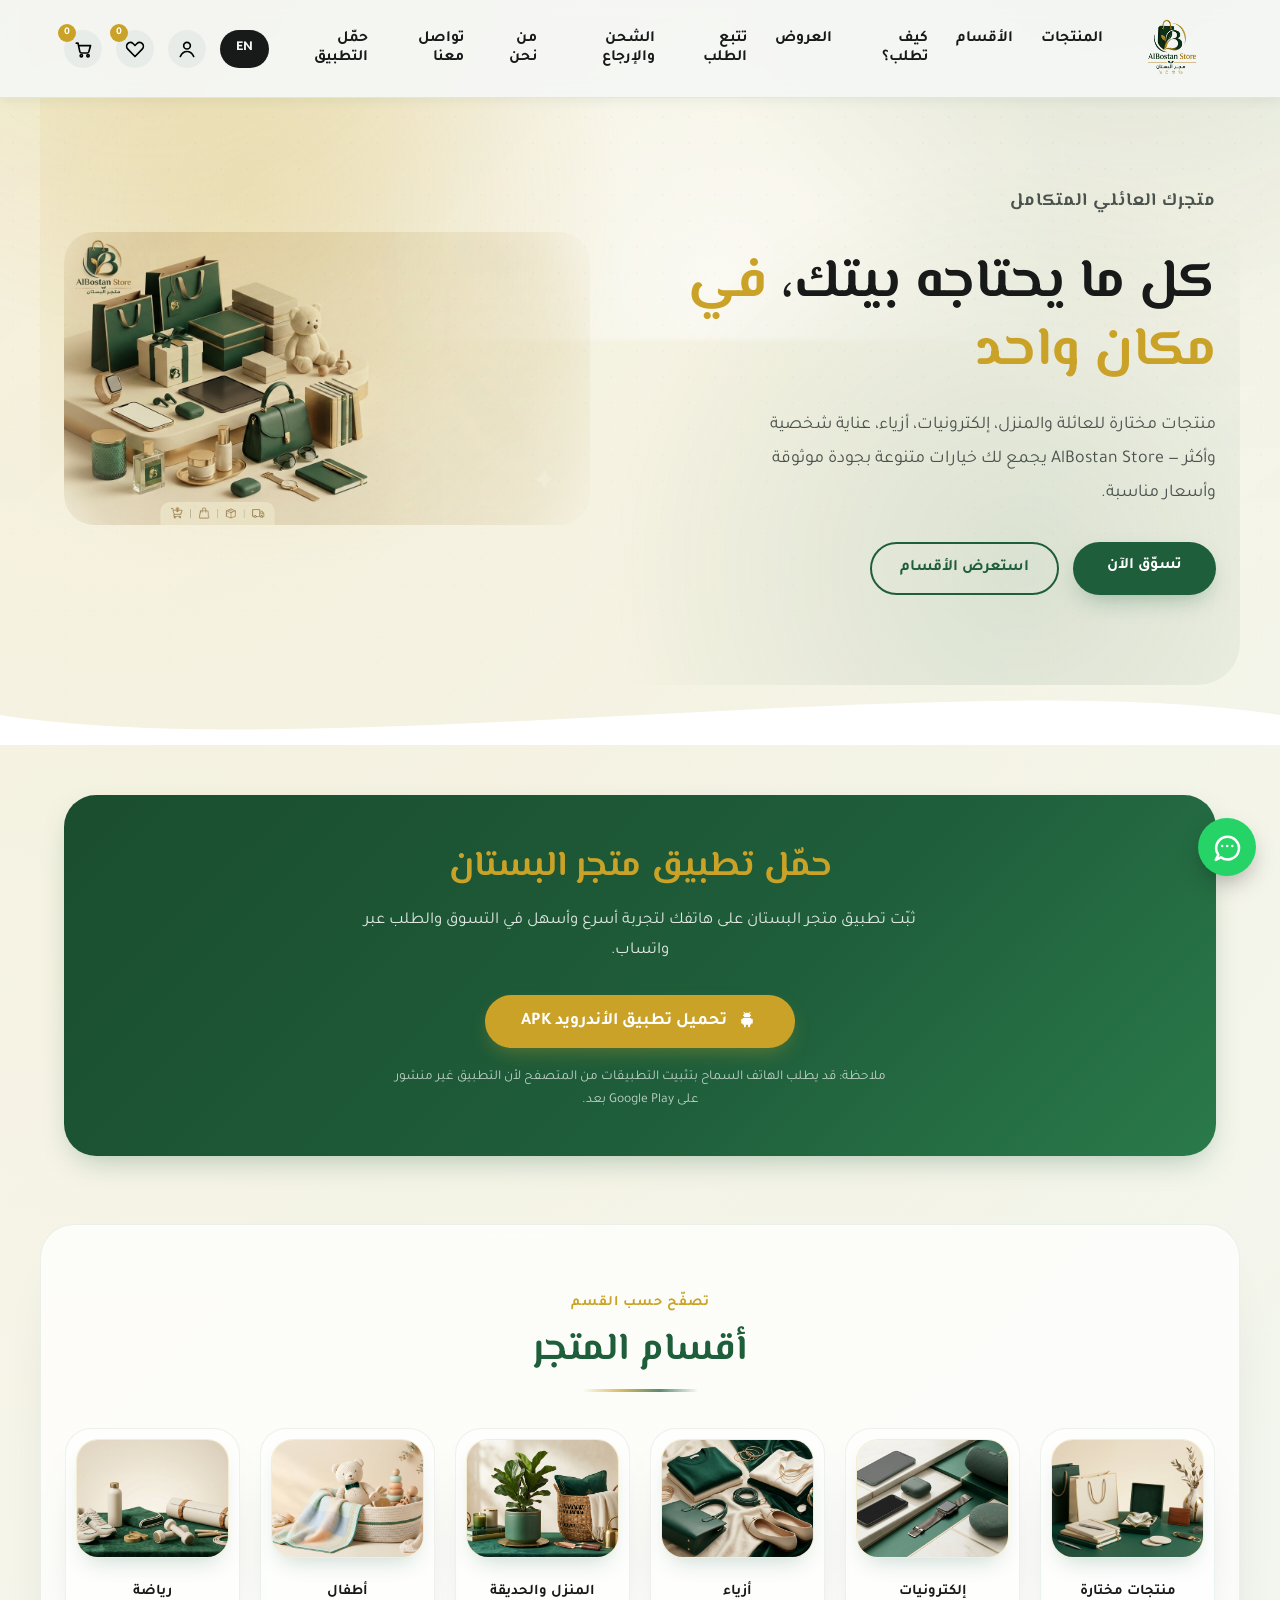
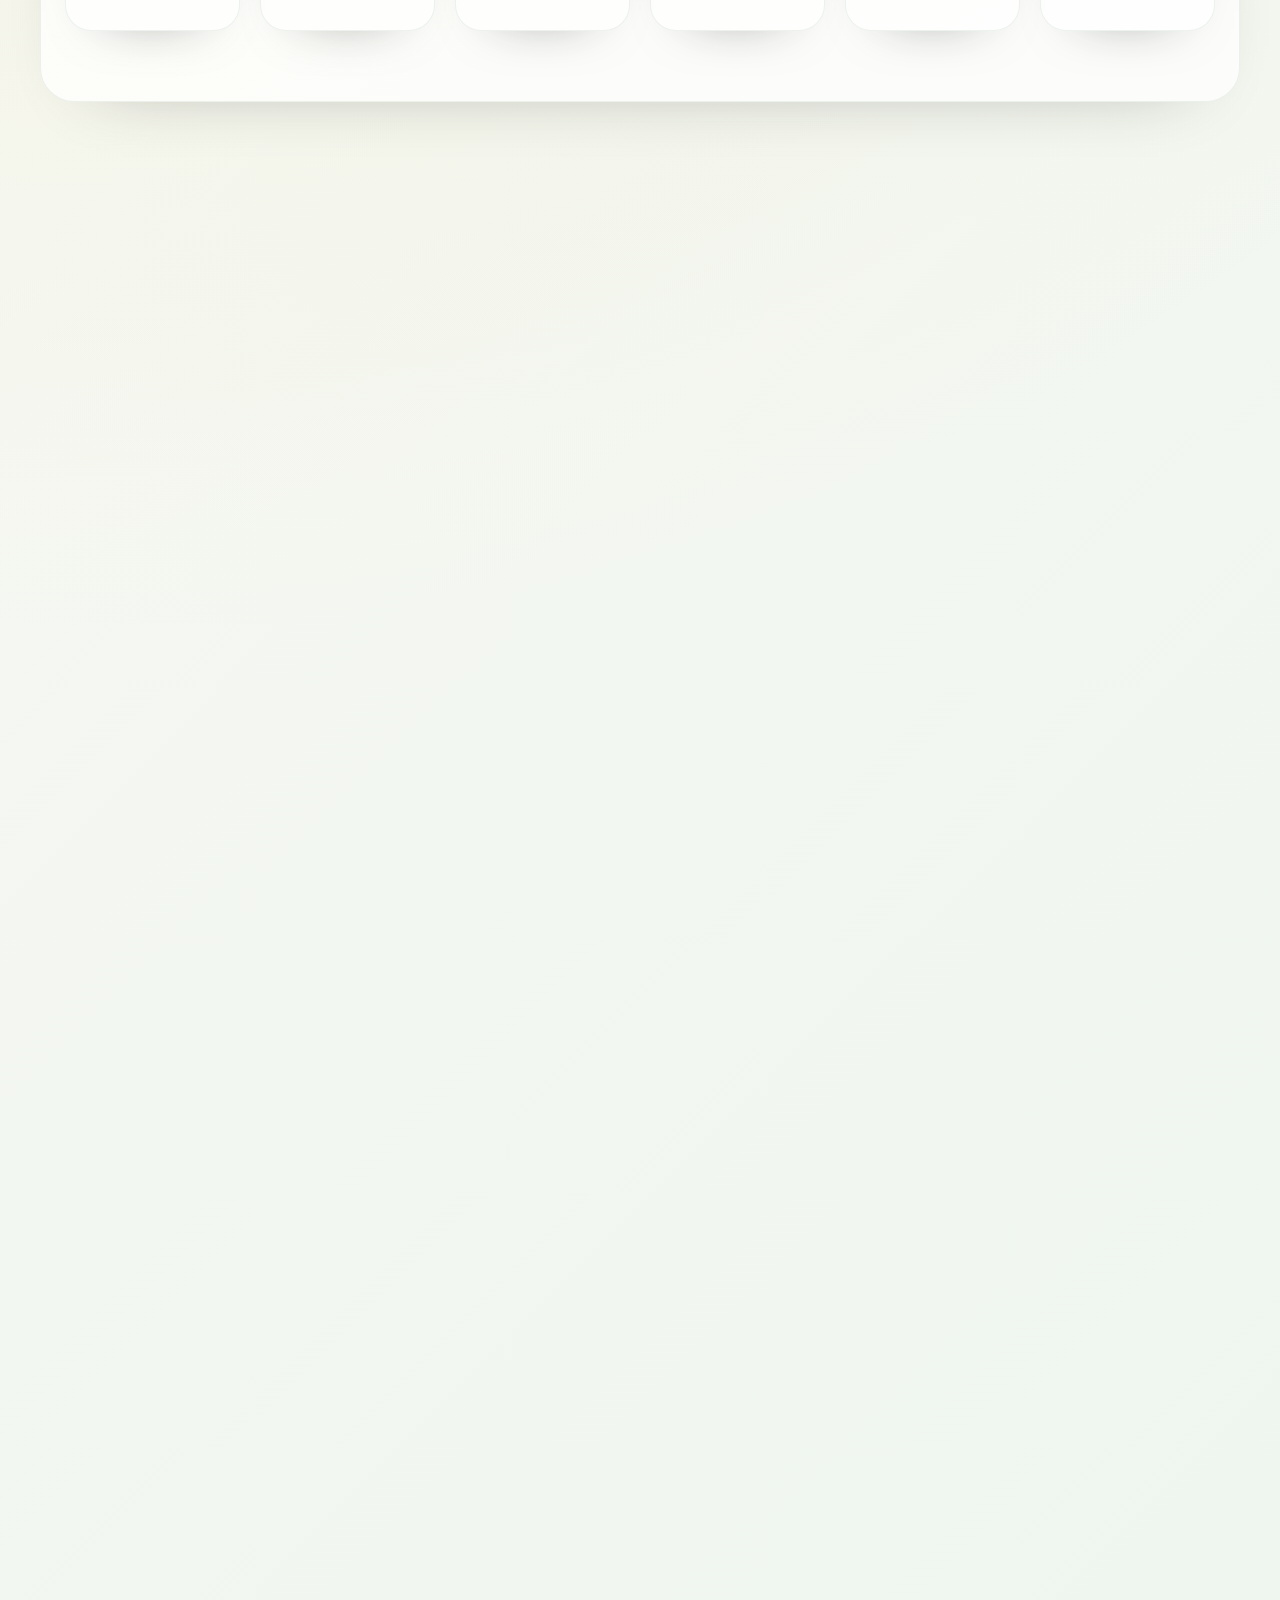
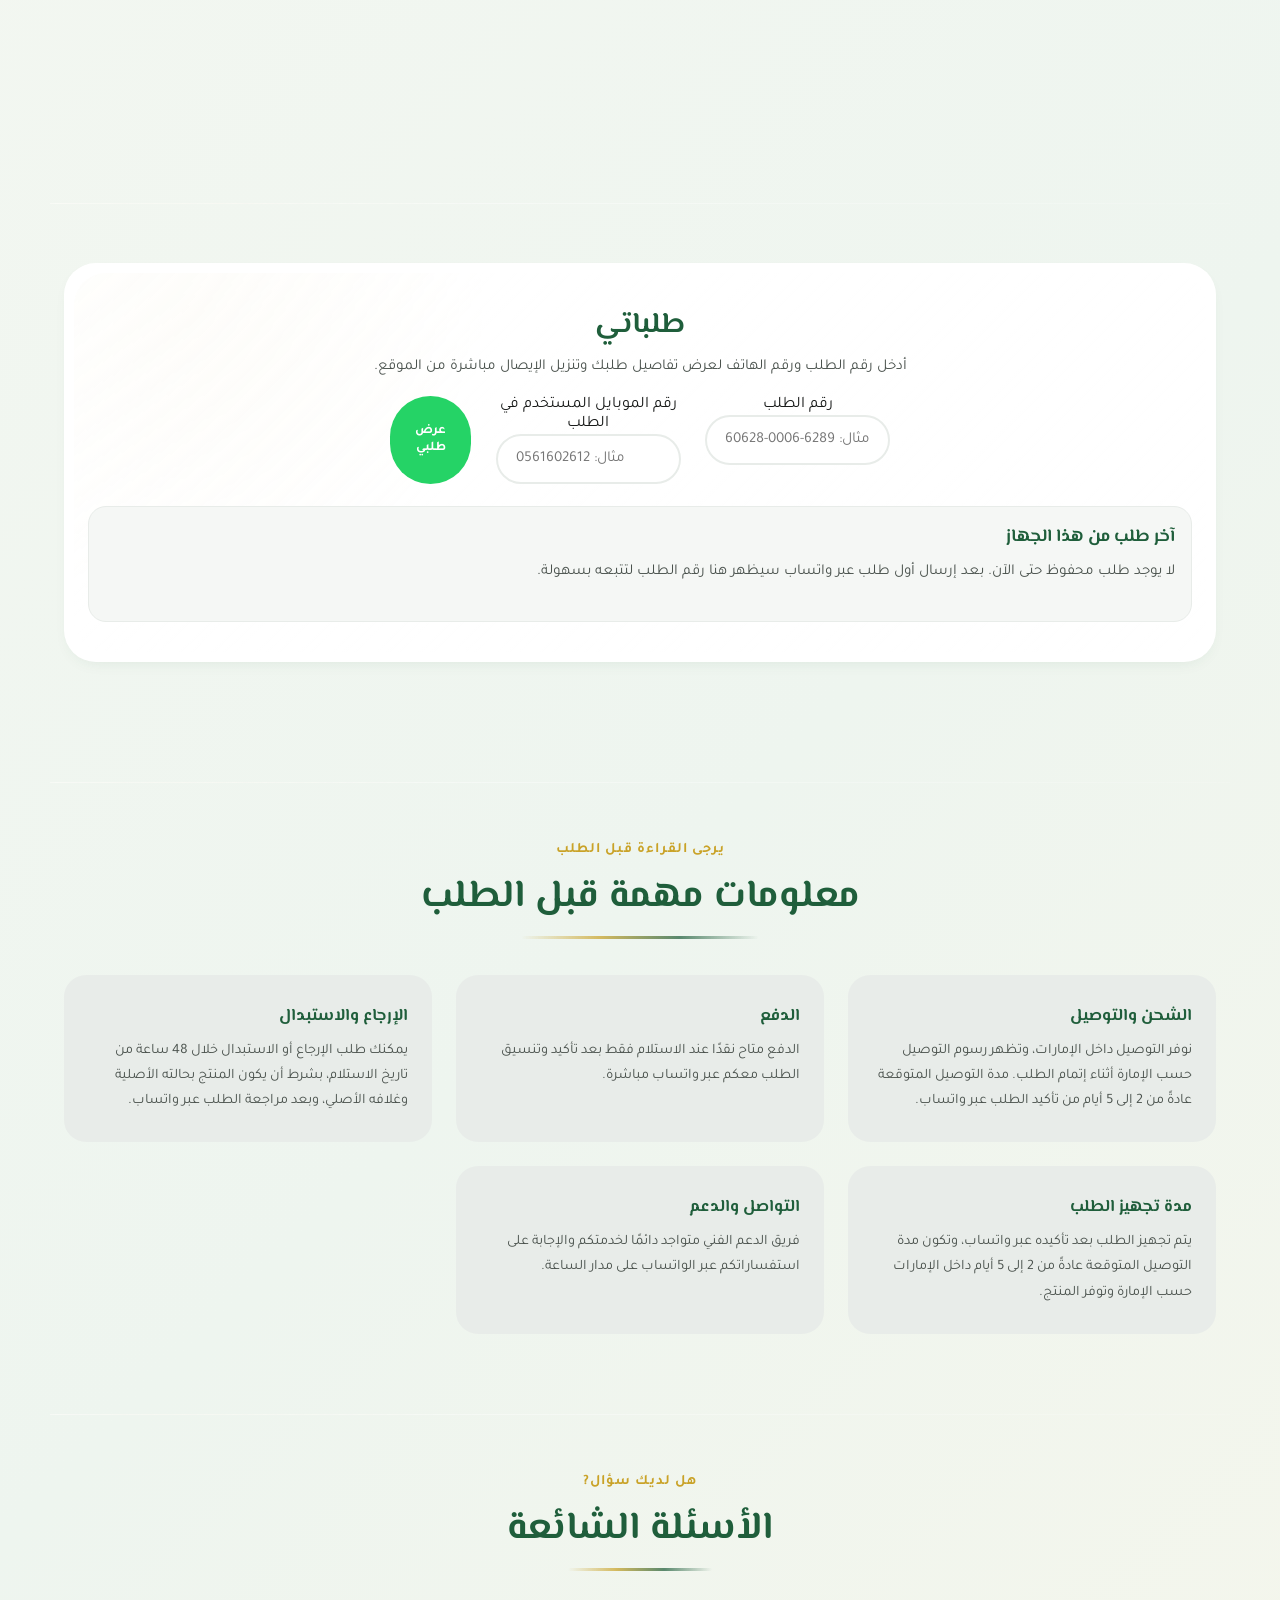
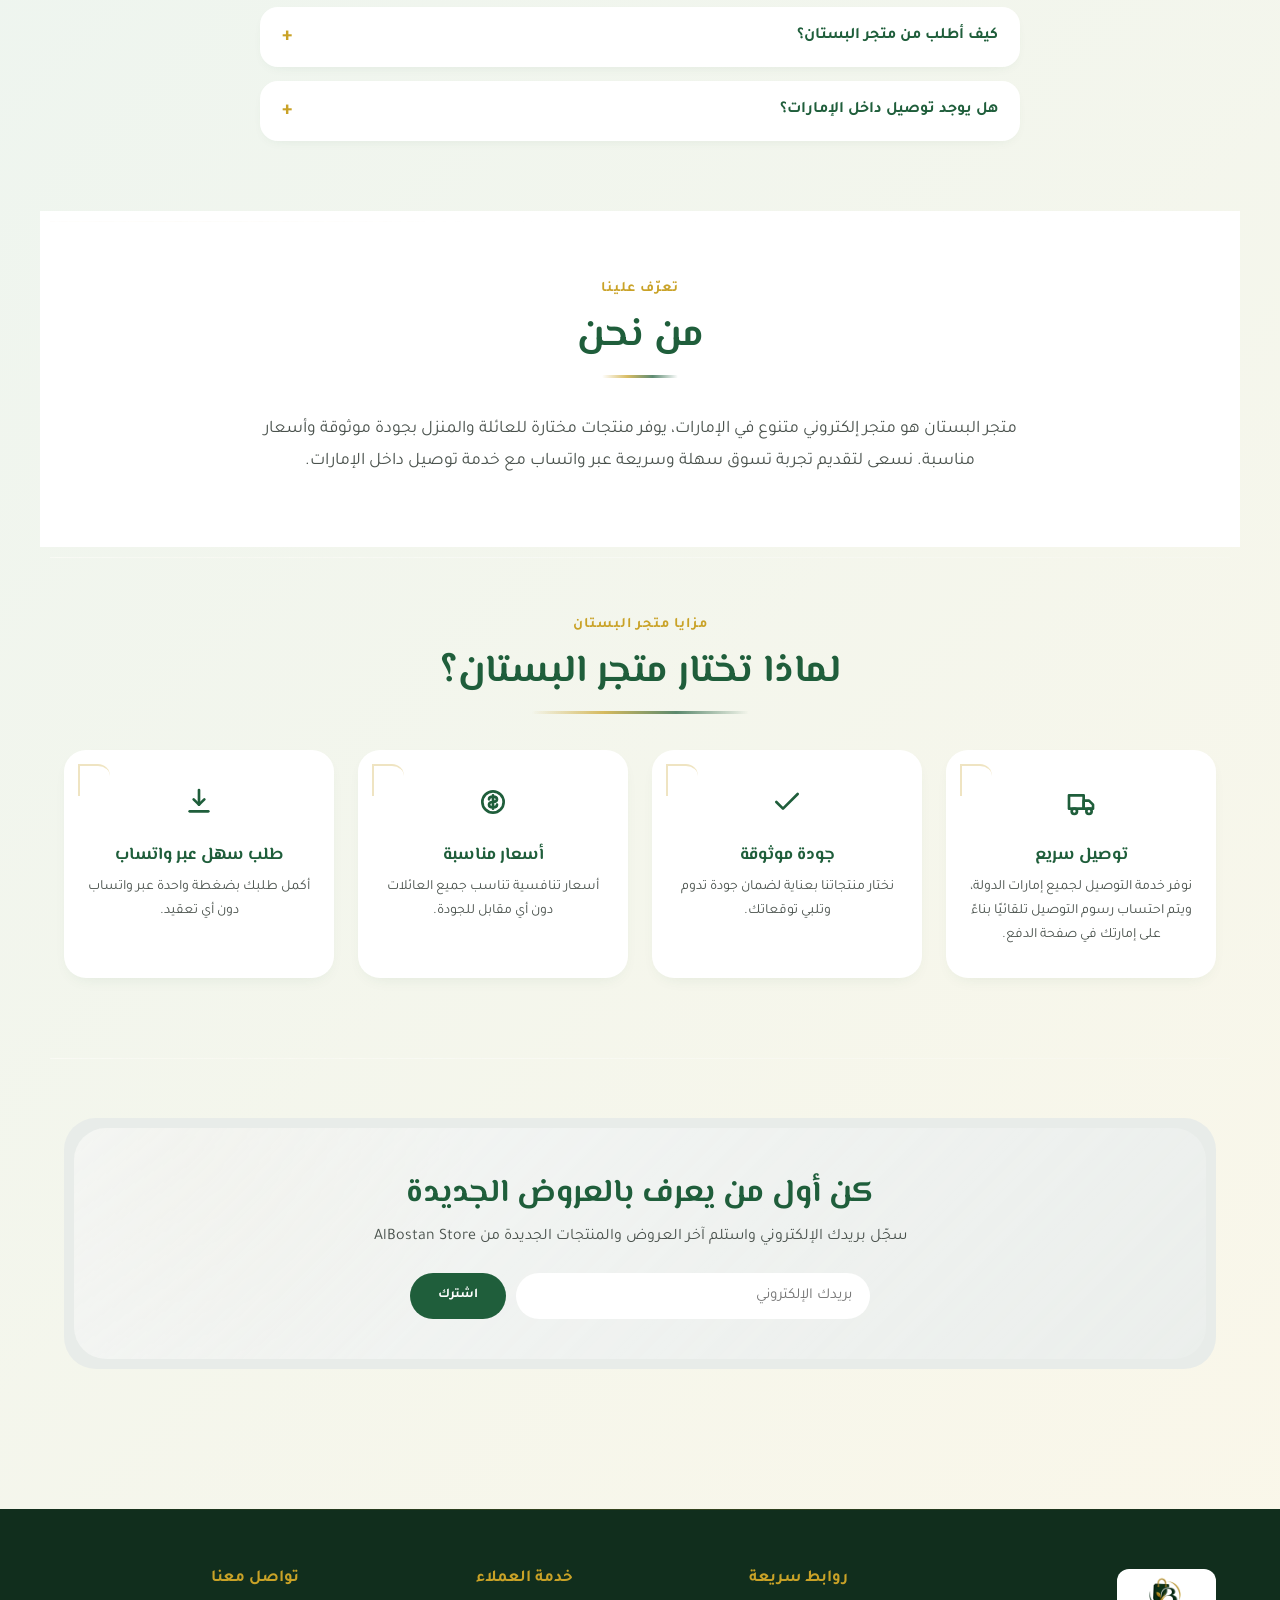
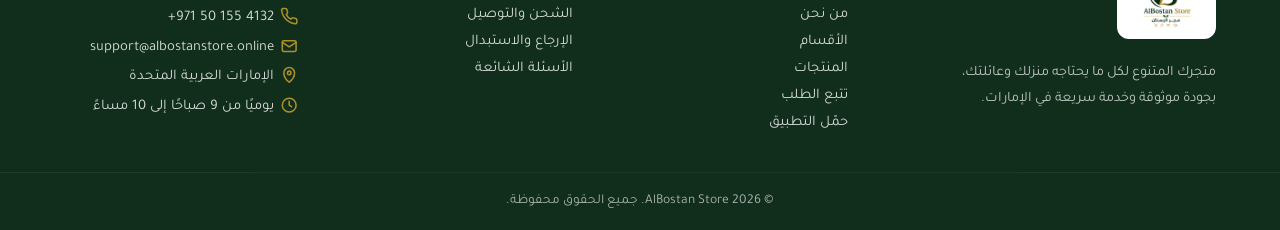
==== commit 0c2b7af7: "Update order tracking form and styles Refactor order tracking form and improve styling." ====
--- a/index.html
+++ b/index.html
@@ -2182,9 +2182,15 @@
   <div class="track-order-section">
     <h3 data-ar="طلباتي" data-en="My Orders">طلباتي</h3>
     <p data-ar="أدخل رقم الطلب ورقم الهاتف لعرض تفاصيل طلبك وتنزيل الإيصال مباشرة من الموقع." data-en="Enter your order number and phone number to view your order details and download the receipt directly from the website.">أدخل رقم الطلب ورقم الهاتف لعرض تفاصيل طلبك وتنزيل الإيصال مباشرة من الموقع.</p>
-    <form class="track-form" id="trackOrderForm" onsubmit="return false;">
-      <input type="text" id="customerOrderIdInput" required data-ar-placeholder="رقم الطلب مثال: ABS-20260628..." data-en-placeholder="Order ID e.g. ABS-20260628...">
-      <input type="tel" id="customerPhoneInput" required data-ar-placeholder="رقم الهاتف المستخدم في الطلب" data-en-placeholder="Phone number used in the order">
+    <form class="track-form albostan-order-track-form" id="trackOrderForm" onsubmit="return false;">
+      <div class="track-field">
+        <label for="customerOrderIdInput" data-ar="رقم الطلب" data-en="Order ID">رقم الطلب</label>
+        <input type="text" id="customerOrderIdInput" required autocomplete="off" inputmode="text" data-ar-placeholder="مثال: ABS-20260628-0006-6289" data-en-placeholder="Example: ABS-20260628-0006-6289" placeholder="مثال: ABS-20260628-0006-6289" aria-label="رقم الطلب">
+      </div>
+      <div class="track-field">
+        <label for="customerPhoneInput" data-ar="رقم الموبايل المستخدم في الطلب" data-en="Mobile number used in the order">رقم الموبايل المستخدم في الطلب</label>
+        <input type="tel" id="customerPhoneInput" required autocomplete="tel" inputmode="tel" data-ar-placeholder="مثال: 0561602612" data-en-placeholder="Example: 0561602612" placeholder="مثال: 0561602612" aria-label="رقم الموبايل المستخدم في الطلب">
+      </div>
       <button type="submit" id="trackSubmitBtn" data-ar="عرض طلبي" data-en="View My Order">عرض طلبي</button>
     </form>
     <div id="customerOrderResult" class="customer-order-result"></div>
@@ -3382,7 +3388,62 @@
     const paid=isCustomerOrderPaid(order); const customer=order.customer||{}; const titleAr=paid?'فاتورة / إيصال دفع':'ملخص طلب غير مدفوع'; const titleEn=paid?'Invoice / Payment Receipt':'Unpaid Order Summary';
     const rows=(Array.isArray(order.items)?order.items:[]).map(function(item,idx){const qty=Number(item.qty||item.quantity||1);const price=Number(item.price||0);const total=Number(item.total||(price*qty));return `<tr><td>${idx+1}</td><td><div class="ar"><b>${escapeHTML(item.nameAr||item.nameEn||'منتج')}</b></div><div class="en">${escapeHTML(item.nameEn||item.nameAr||'Product')}</div></td><td>${qty}</td><td>${customerMoney(price)}</td><td>${customerMoney(total)}</td></tr>`;}).join('');
     const stamp=paid?'<div class="paid-stamp"><span>PAID</span><small>تم الدفع</small></div>':'';
-    return `<!DOCTYPE html><html lang="ar" dir="rtl"><head><meta charset="UTF-8"><meta name="viewport" content="width=device-width, initial-scale=1.0"><title>${escapeHTML(order.id||'receipt')}</title><link href="https://fonts.googleapis.com/css2?family=Tajawal:wght@400;700;800;900&display=swap" rel="stylesheet"><style>*{box-sizing:border-box}body{margin:0;background:#eef2ef;font-family:Tajawal,Arial,sans-serif;color:#181A19;-webkit-print-color-adjust:exact;print-color-adjust:exact}.toolbar{position:sticky;top:0;background:#fff;padding:12px;display:flex;gap:10px;justify-content:center;border-bottom:1px solid #E8ECE9}.toolbar button{border:0;border-radius:999px;padding:11px 18px;font-weight:900;cursor:pointer}.print{background:#1F5E3B;color:#fff}.close{background:#E8ECE9;color:#15452A}.page{width:794px;min-height:1123px;margin:16px auto;background:#fff;padding:28px;box-shadow:0 20px 50px rgba(0,0,0,.12)}.receipt{position:relative;border:2px solid #1F5E3B;border-radius:16px;padding:20px}.top{display:grid;grid-template-columns:1fr 1fr;gap:18px;border-bottom:1px solid #E8ECE9;padding-bottom:14px;margin-bottom:14px}.brand{font-size:22px;font-weight:900;color:#15452A}.gold{color:#C9A227;font-weight:900}.ar{text-align:right;direction:rtl}.en{text-align:left;direction:ltr;font-family:Arial,sans-serif}.meta{font-size:12px;line-height:1.7;color:#33443a}.grid{display:grid;grid-template-columns:1fr 1fr;gap:12px;margin:12px 0}.panel{background:#F5F7F5;border:1px solid #E8ECE9;border-radius:14px;padding:12px;line-height:1.7;font-size:13px}.panel b{color:#15452A}table{width:100%;border-collapse:collapse;margin-top:12px;font-size:12px;text-align:center}th{background:#15452A;color:#fff;padding:8px}td{padding:9px;border-bottom:1px solid #E8ECE9;vertical-align:top}.summary{width:310px;margin:14px 0 0 auto;background:#F5F7F5;border-radius:12px;padding:12px;font-size:13px}.sum{display:flex;justify-content:space-between;margin-bottom:7px}.total{border-top:1px dashed #C9A227;padding-top:9px;font-weight:900;color:#15452A}.notice{margin-top:16px;background:#fff7e6;color:#4b3600;border-radius:12px;padding:12px;line-height:1.7;font-size:12px}.paid-stamp{position:absolute;top:92px;left:38px;width:132px;height:132px;border:6px solid #d71920;border-radius:50%;color:#d71920;display:flex;flex-direction:column;align-items:center;justify-content:center;transform:rotate(-18deg);opacity:.88;background:rgba(255,255,255,.18);z-index:3}.paid-stamp:before{content:"";position:absolute;inset:10px;border:2px dashed rgba(215,25,32,.65);border-radius:50%}.paid-stamp span{font-size:30px;font-weight:900;line-height:1}.paid-stamp small{font-size:18px;font-weight:900;margin-top:7px}@media(max-width:840px){.page{width:794px;min-width:794px;margin:10px}.toolbar{justify-content:stretch}.toolbar button{flex:1}}@page{size:A4 portrait;margin:8mm}@media print{body{background:#fff}.toolbar{display:none}.page{width:194mm;min-height:auto;margin:0;padding:0;box-shadow:none}.receipt{padding:5mm}}</style></head><body><div class="toolbar"><button class="print" onclick="window.print()">طباعة / حفظ PDF</button><button class="close" onclick="window.close()">إغلاق</button></div><div class="page"><div class="receipt">${stamp}<div class="top"><div class="en"><div class="brand">AlBostan Store</div><div class="gold">${titleEn}</div><div class="meta">Order ID: ${escapeHTML(order.id||'')}</div><div class="meta">Date: ${customerDate(order.createdAt)}</div><div class="meta">WhatsApp: +971 50 155 4132</div></div><div class="ar"><div class="brand">متجر البستان</div><div class="gold">${titleAr}</div><div class="meta">رقم الطلب: ${escapeHTML(order.id||'')}</div><div class="meta">التاريخ: ${customerDate(order.createdAt)}</div><div class="meta">واتساب: <span style="direction:ltr;display:inline-block;">+971 50 155 4132</span></div></div></div><div class="grid"><div class="panel en"><b>Customer Details</b><br>Name: ${escapeHTML(customer.name||'-')}<br>Phone: ${escapeHTML(customer.phone||'-')}<br>Emirate: ${escapeHTML(customer.emirate||'-')}<br>Address: ${escapeHTML(customer.address||'-')}</div><div class="panel ar"><b>بيانات العميل</b><br>الاسم: ${escapeHTML(customer.name||'-')}<br>الهاتف: <span style="direction:ltr;display:inline-block;">${escapeHTML(customer.phone||'-')}</span><br>الإمارة: ${escapeHTML(customer.emirate||'-')}<br>العنوان: ${escapeHTML(customer.address||'-')}</div></div><div class="grid"><div class="panel en"><b>Order & Payment</b><br>Order status: ${escapeHTML(customerOrderStatusLabel(order.status))}<br>Payment method: Cash on Delivery (COD)<br>Payment status: ${escapeHTML(customerPaymentLabel(order.paymentStatus))}</div><div class="panel ar"><b>بيانات الطلب والدفع</b><br>حالة الطلب: ${escapeHTML(customerOrderStatusLabel(order.status))}<br>طريقة الدفع: نقداً عند الاستلام COD<br>حالة الدفع: ${escapeHTML(customerPaymentLabel(order.paymentStatus))}</div></div><table><thead><tr><th>#</th><th>المنتج<br>Product</th><th>الكمية<br>Qty</th><th>سعر الوحدة<br>Unit Price</th><th>الإجمالي<br>Total</th></tr></thead><tbody>${rows}</tbody></table><div class="summary"><div class="sum"><span>Items / المنتجات</span><b>${customerMoney(order.subtotal)}</b></div><div class="sum"><span>Discount / الخصم</span><b>${customerMoney(order.discountAmount)}</b></div><div class="sum"><span>Delivery / التوصيل</span><b>${customerMoney(order.deliveryFee)}</b></div><div class="sum total"><span>Total / الإجمالي</span><b>${customerMoney(order.grandTotal)}</b></div></div><div class="notice"><div class="ar">${paid?'هذا المستند يؤكد أن حالة الدفع مسجلة كمدفوعة نقداً عند الاستلام في متجر البستان.':'هذا المستند ليس إيصال دفع. حالة الدفع الحالية غير مدفوعة، والدفع يتم نقداً عند الاستلام فقط.'}</div><div class="en">${paid?'This document confirms that the payment status is marked as paid cash on delivery in AlBostan Store.':'This document is not a payment receipt. The current payment status is unpaid, and payment is cash on delivery only.'}</div></div></div></div></body></html>`;
+    return `<!DOCTYPE html><html lang="ar" dir="rtl"><head><meta charset="UTF-8"><meta name="viewport" content="width=device-width, initial-scale=1.0"><title>${escapeHTML(order.id||'receipt')}</title><link href="https://fonts.googleapis.com/css2?family=Tajawal:wght@400;700;800;900&display=swap" rel="stylesheet"><style>*{box-sizing:border-box}body{margin:0;background:#eef2ef;font-family:Tajawal,Arial,sans-serif;color:#181A19;-webkit-print-color-adjust:exact;print-color-adjust:exact}.toolbar{position:sticky;top:0;background:#fff;padding:12px;display:flex;gap:10px;justify-content:center;border-bottom:1px solid #E8ECE9}.toolbar button{border:0;border-radius:999px;padding:11px 18px;font-weight:900;cursor:pointer}.print{background:#1F5E3B;color:#fff}.close{background:#E8ECE9;color:#15452A}.page{width:794px;min-height:1123px;margin:16px auto;background:#fff;padding:28px;box-shadow:0 20px 50px rgba(0,0,0,.12)}.receipt{position:relative;border:2px solid #1F5E3B;border-radius:16px;padding:20px}.top{display:grid;grid-template-columns:1fr 1fr;gap:18px;border-bottom:1px solid #E8ECE9;padding-bottom:14px;margin-bottom:14px}.brand{font-size:22px;font-weight:900;color:#15452A}.gold{color:#C9A227;font-weight:900}.ar{text-align:right;direction:rtl}.en{text-align:left;direction:ltr;font-family:Arial,sans-serif}.meta{font-size:12px;line-height:1.7;color:#33443a}.grid{display:grid;grid-template-columns:1fr 1fr;gap:12px;margin:12px 0}.panel{background:#F5F7F5;border:1px solid #E8ECE9;border-radius:14px;padding:12px;line-height:1.7;font-size:13px}.panel b{color:#15452A}table{width:100%;border-collapse:collapse;margin-top:12px;font-size:12px;text-align:center}th{background:#15452A;color:#fff;padding:8px}td{padding:9px;border-bottom:1px solid #E8ECE9;vertical-align:top}.summary{width:310px;margin:14px 0 0 auto;background:#F5F7F5;border-radius:12px;padding:12px;font-size:13px}.sum{display:flex;justify-content:space-between;margin-bottom:7px}.total{border-top:1px dashed #C9A227;padding-top:9px;font-weight:900;color:#15452A}.notice{margin-top:16px;background:#fff7e6;color:#4b3600;border-radius:12px;padding:12px;line-height:1.7;font-size:12px}.paid-stamp{position:absolute;top:92px;left:38px;width:132px;height:132px;border:6px solid #d71920;border-radius:50%;color:#d71920;display:flex;flex-direction:column;align-items:center;justify-content:center;transform:rotate(-18deg);opacity:.88;background:rgba(255,255,255,.18);z-index:3}.paid-stamp:before{content:"";position:absolute;inset:10px;border:2px dashed rgba(215,25,32,.65);border-radius:50%}.paid-stamp span{font-size:30px;font-weight:900;line-height:1}.paid-stamp small{font-size:18px;font-weight:900;margin-top:7px}@media(max-width:840px){.page{width:794px;min-width:794px;margin:10px}.toolbar{justify-content:stretch}.toolbar button{flex:1}}@page{size:A4 portrait;margin:8mm}@media print{body{background:#fff}.toolbar{display:none}.page{width:194mm;min-height:auto;margin:0;padding:0;box-shadow:none}.receipt{padding:5mm}}
+  /* ===== توضيح خانات طلباتي: رقم الطلب ورقم الموبايل ===== */
+  .albostan-order-track-form{
+    display:grid!important;
+    grid-template-columns:minmax(0,1fr) minmax(0,1fr) auto;
+    align-items:end;
+    max-width:820px!important;
+    gap:12px!important;
+  }
+  .albostan-order-track-form .track-field{
+    min-width:0;
+    text-align:start;
+  }
+  .albostan-order-track-form .track-field label{
+    display:block;
+    margin:0 12px 7px;
+    color:var(--clay);
+    font-weight:800;
+    font-size:.92rem;
+    line-height:1.4;
+  }
+  .albostan-order-track-form .track-field input{
+    width:100%;
+    height:52px;
+    background:#fff;
+  }
+  .albostan-order-track-form .track-field input::placeholder{
+    color:#8CA095;
+    opacity:1;
+  }
+  .albostan-order-track-form #trackSubmitBtn{
+    min-height:52px;
+    white-space:nowrap;
+  }
+  @media(max-width:680px){
+    .albostan-order-track-form{
+      grid-template-columns:1fr!important;
+      max-width:100%!important;
+      gap:14px!important;
+    }
+    .albostan-order-track-form .track-field label{
+      margin:0 18px 8px!important;
+      font-size:.98rem!important;
+      text-align:start!important;
+    }
+    .albostan-order-track-form .track-field input{
+      height:56px!important;
+      font-size:16px!important;
+    }
+    .albostan-order-track-form #trackSubmitBtn{
+      width:100%!important;
+      min-height:56px!important;
+      font-size:1rem!important;
+    }
+  }
+</style></head><body><div class="toolbar"><button class="print" onclick="window.print()">طباعة / حفظ PDF</button><button class="close" onclick="window.close()">إغلاق</button></div><div class="page"><div class="receipt">${stamp}<div class="top"><div class="en"><div class="brand">AlBostan Store</div><div class="gold">${titleEn}</div><div class="meta">Order ID: ${escapeHTML(order.id||'')}</div><div class="meta">Date: ${customerDate(order.createdAt)}</div><div class="meta">WhatsApp: +971 50 155 4132</div></div><div class="ar"><div class="brand">متجر البستان</div><div class="gold">${titleAr}</div><div class="meta">رقم الطلب: ${escapeHTML(order.id||'')}</div><div class="meta">التاريخ: ${customerDate(order.createdAt)}</div><div class="meta">واتساب: <span style="direction:ltr;display:inline-block;">+971 50 155 4132</span></div></div></div><div class="grid"><div class="panel en"><b>Customer Details</b><br>Name: ${escapeHTML(customer.name||'-')}<br>Phone: ${escapeHTML(customer.phone||'-')}<br>Emirate: ${escapeHTML(customer.emirate||'-')}<br>Address: ${escapeHTML(customer.address||'-')}</div><div class="panel ar"><b>بيانات العميل</b><br>الاسم: ${escapeHTML(customer.name||'-')}<br>الهاتف: <span style="direction:ltr;display:inline-block;">${escapeHTML(customer.phone||'-')}</span><br>الإمارة: ${escapeHTML(customer.emirate||'-')}<br>العنوان: ${escapeHTML(customer.address||'-')}</div></div><div class="grid"><div class="panel en"><b>Order & Payment</b><br>Order status: ${escapeHTML(customerOrderStatusLabel(order.status))}<br>Payment method: Cash on Delivery (COD)<br>Payment status: ${escapeHTML(customerPaymentLabel(order.paymentStatus))}</div><div class="panel ar"><b>بيانات الطلب والدفع</b><br>حالة الطلب: ${escapeHTML(customerOrderStatusLabel(order.status))}<br>طريقة الدفع: نقداً عند الاستلام COD<br>حالة الدفع: ${escapeHTML(customerPaymentLabel(order.paymentStatus))}</div></div><table><thead><tr><th>#</th><th>المنتج<br>Product</th><th>الكمية<br>Qty</th><th>سعر الوحدة<br>Unit Price</th><th>الإجمالي<br>Total</th></tr></thead><tbody>${rows}</tbody></table><div class="summary"><div class="sum"><span>Items / المنتجات</span><b>${customerMoney(order.subtotal)}</b></div><div class="sum"><span>Discount / الخصم</span><b>${customerMoney(order.discountAmount)}</b></div><div class="sum"><span>Delivery / التوصيل</span><b>${customerMoney(order.deliveryFee)}</b></div><div class="sum total"><span>Total / الإجمالي</span><b>${customerMoney(order.grandTotal)}</b></div></div><div class="notice"><div class="ar">${paid?'هذا المستند يؤكد أن حالة الدفع مسجلة كمدفوعة نقداً عند الاستلام في متجر البستان.':'هذا المستند ليس إيصال دفع. حالة الدفع الحالية غير مدفوعة، والدفع يتم نقداً عند الاستلام فقط.'}</div><div class="en">${paid?'This document confirms that the payment status is marked as paid cash on delivery in AlBostan Store.':'This document is not a payment receipt. The current payment status is unpaid, and payment is cash on delivery only.'}</div></div></div></div></body></html>`;
   }
   function openCustomerReceiptFromLastResult(){
     if(!lastCustomerLookupOrder){renderCustomerOrderMessage(currentLang==='ar'?'ابحث عن الطلب أولاً لعرض الإيصال.':'Search for the order first to view the receipt.','error');return;}
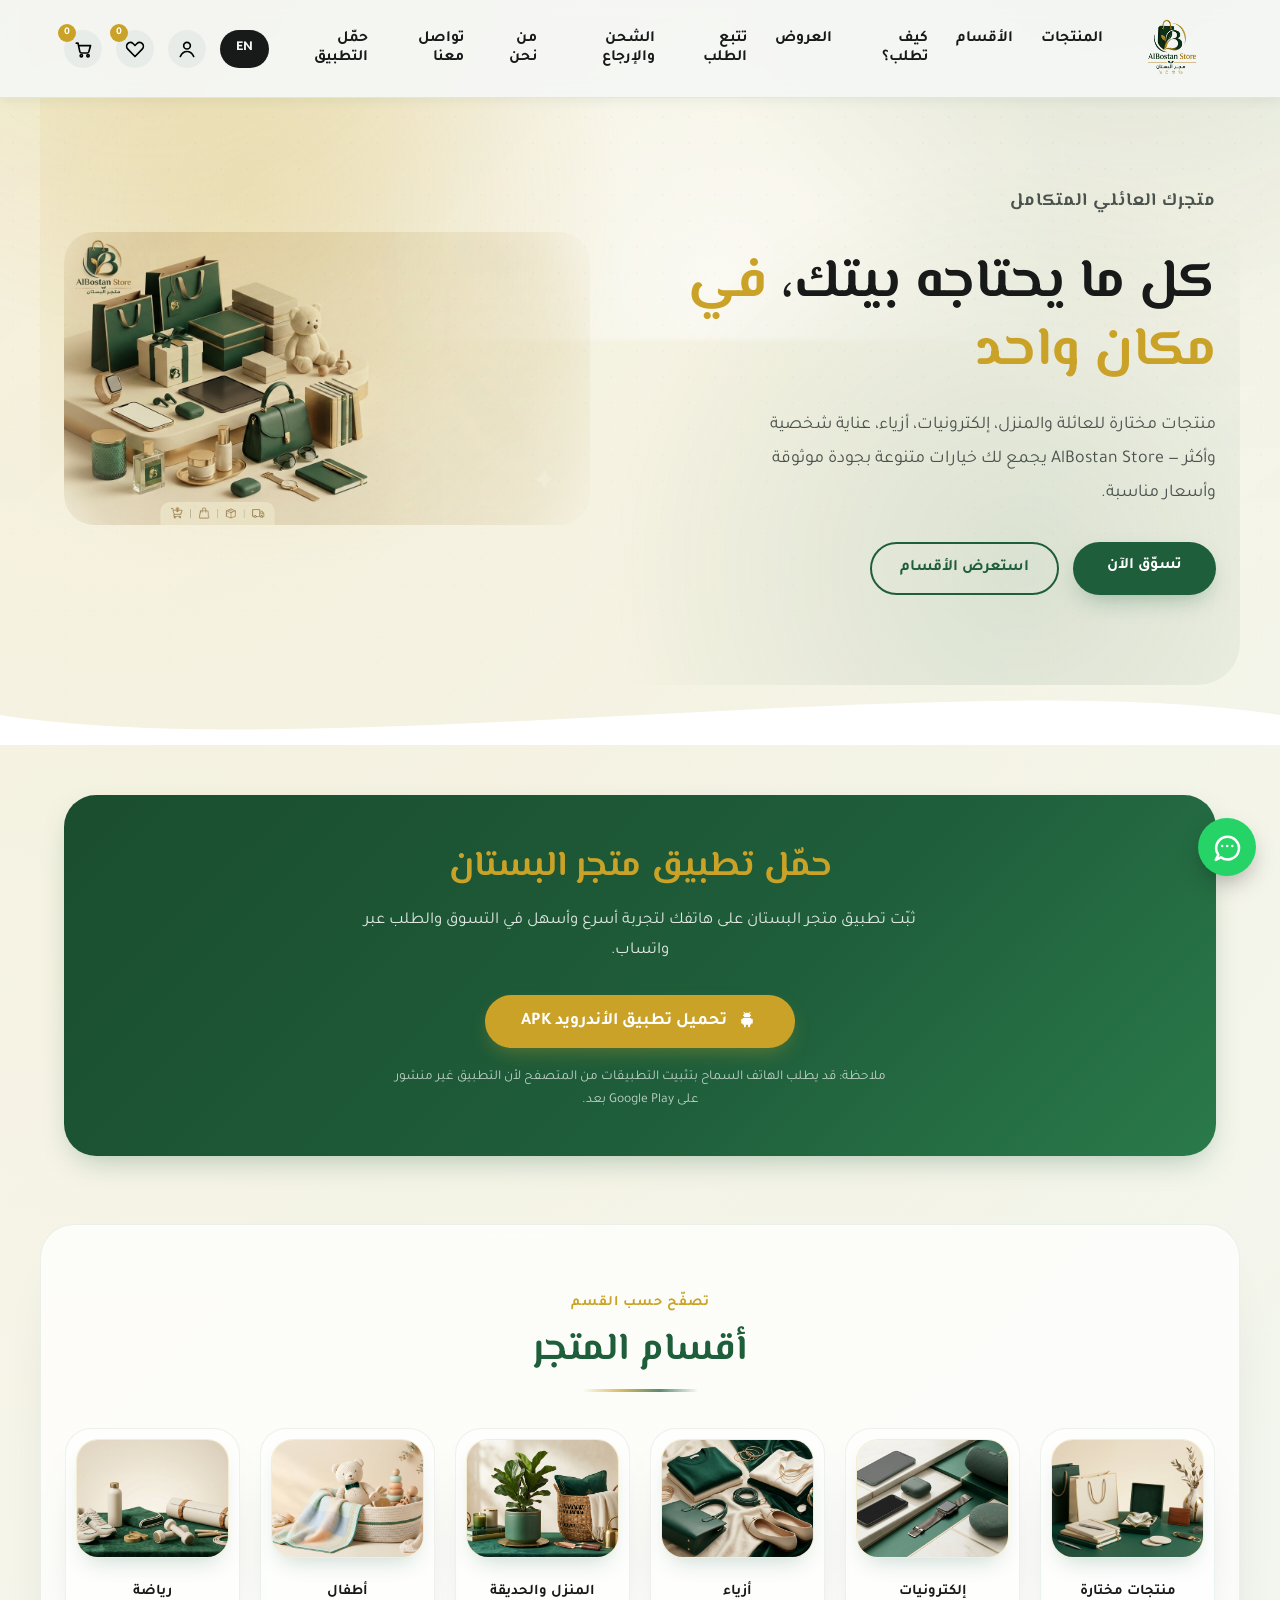
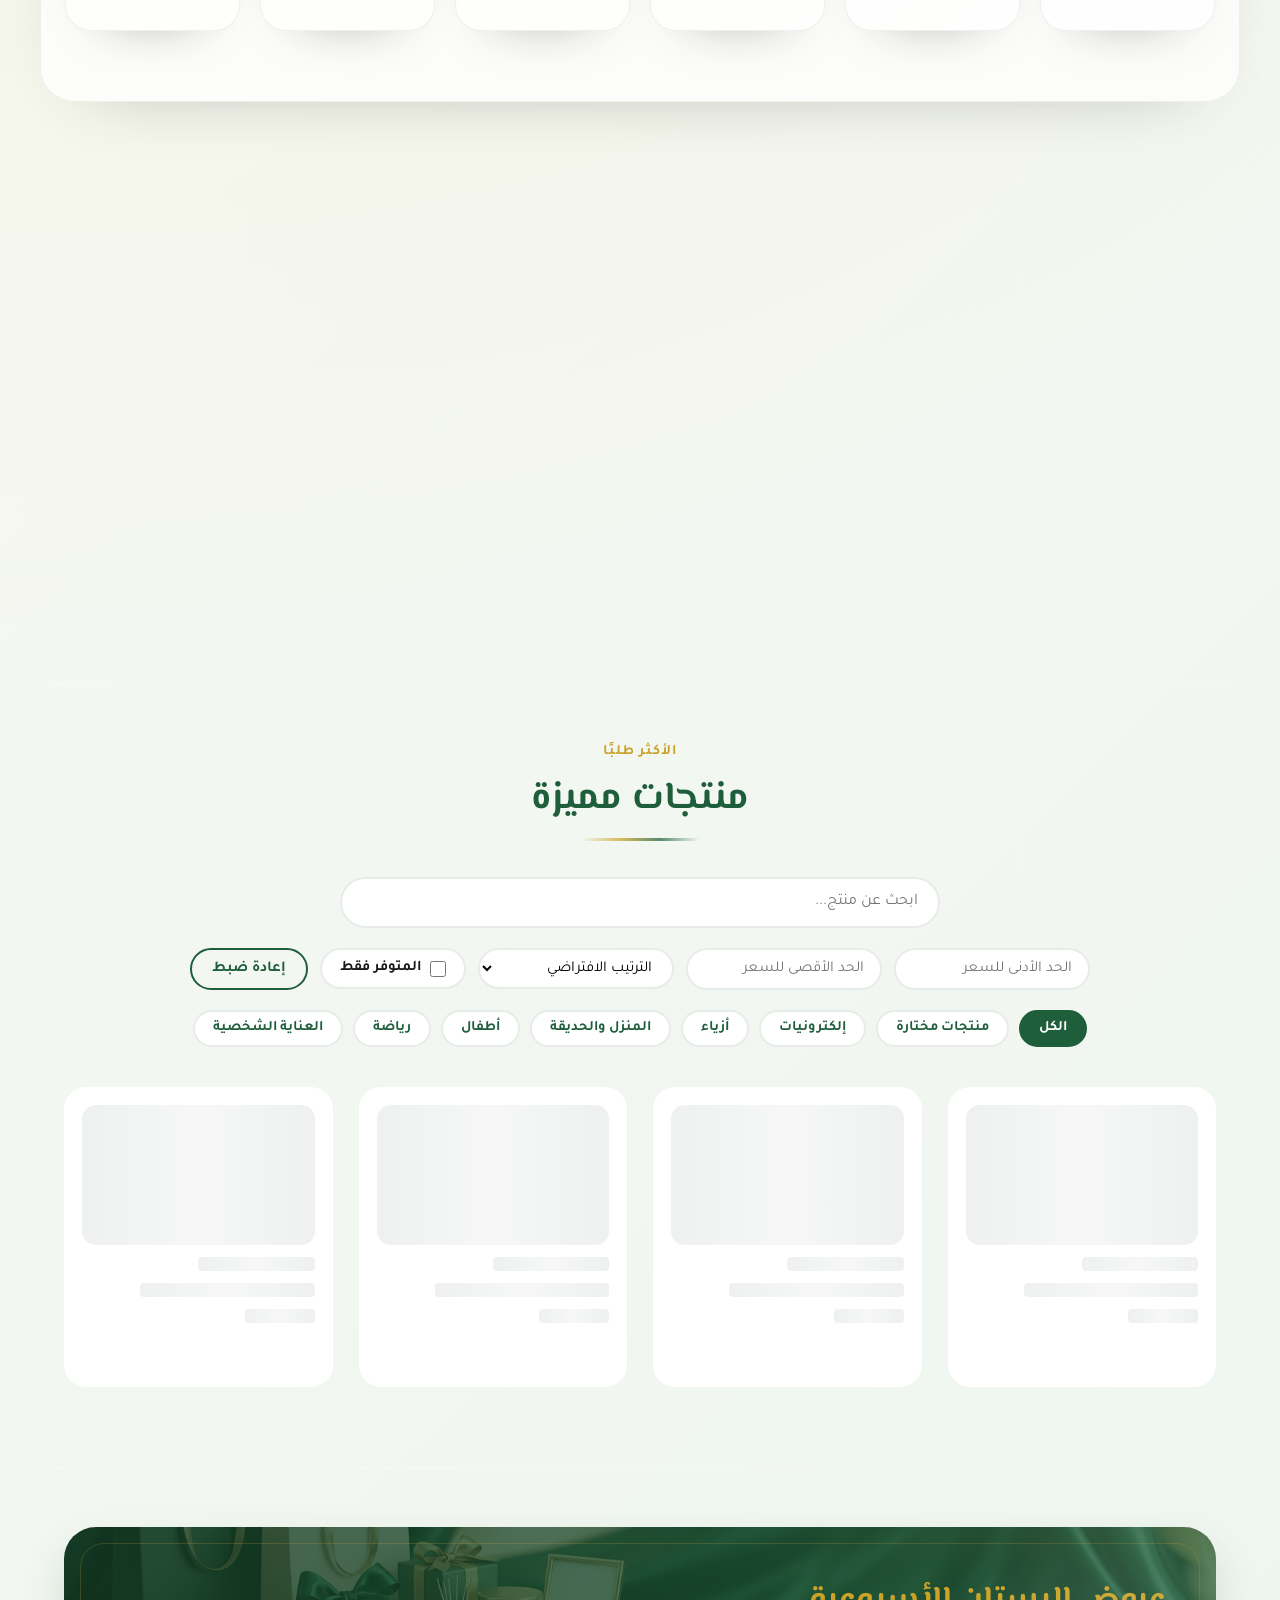
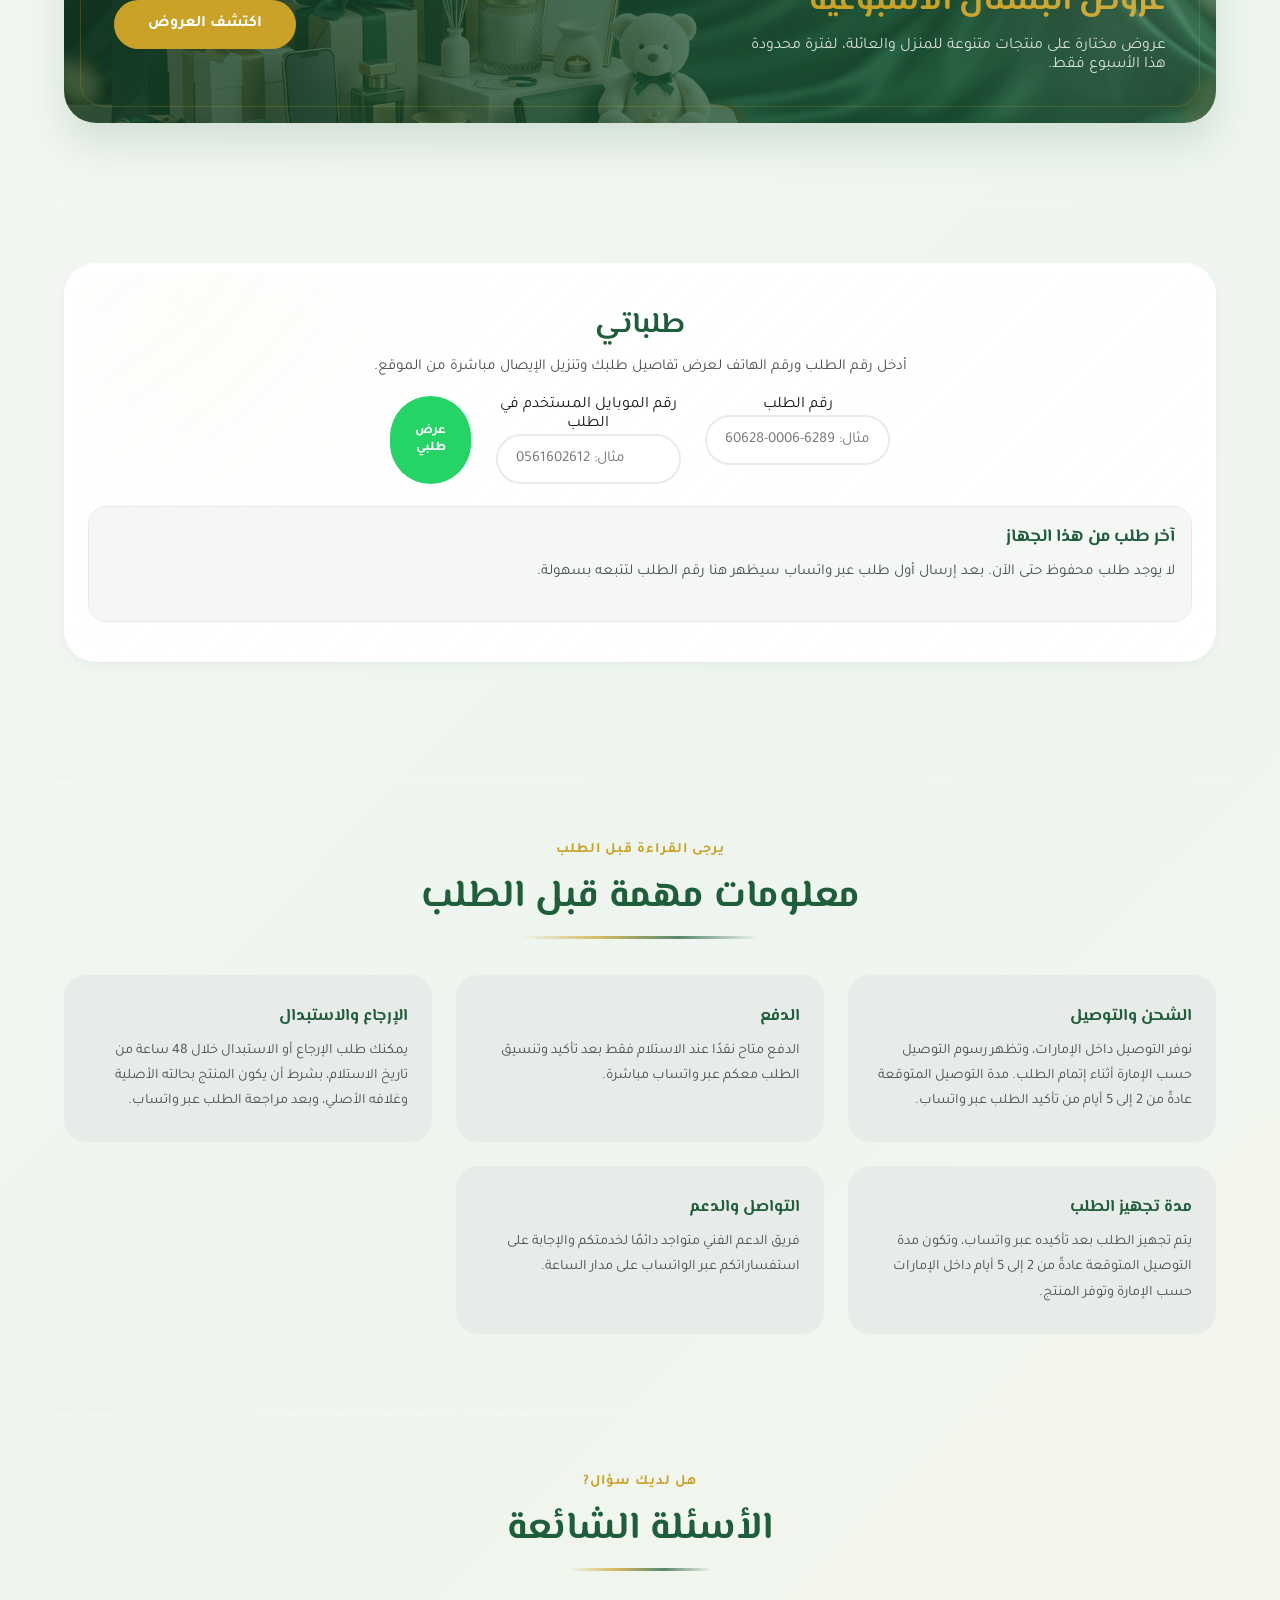
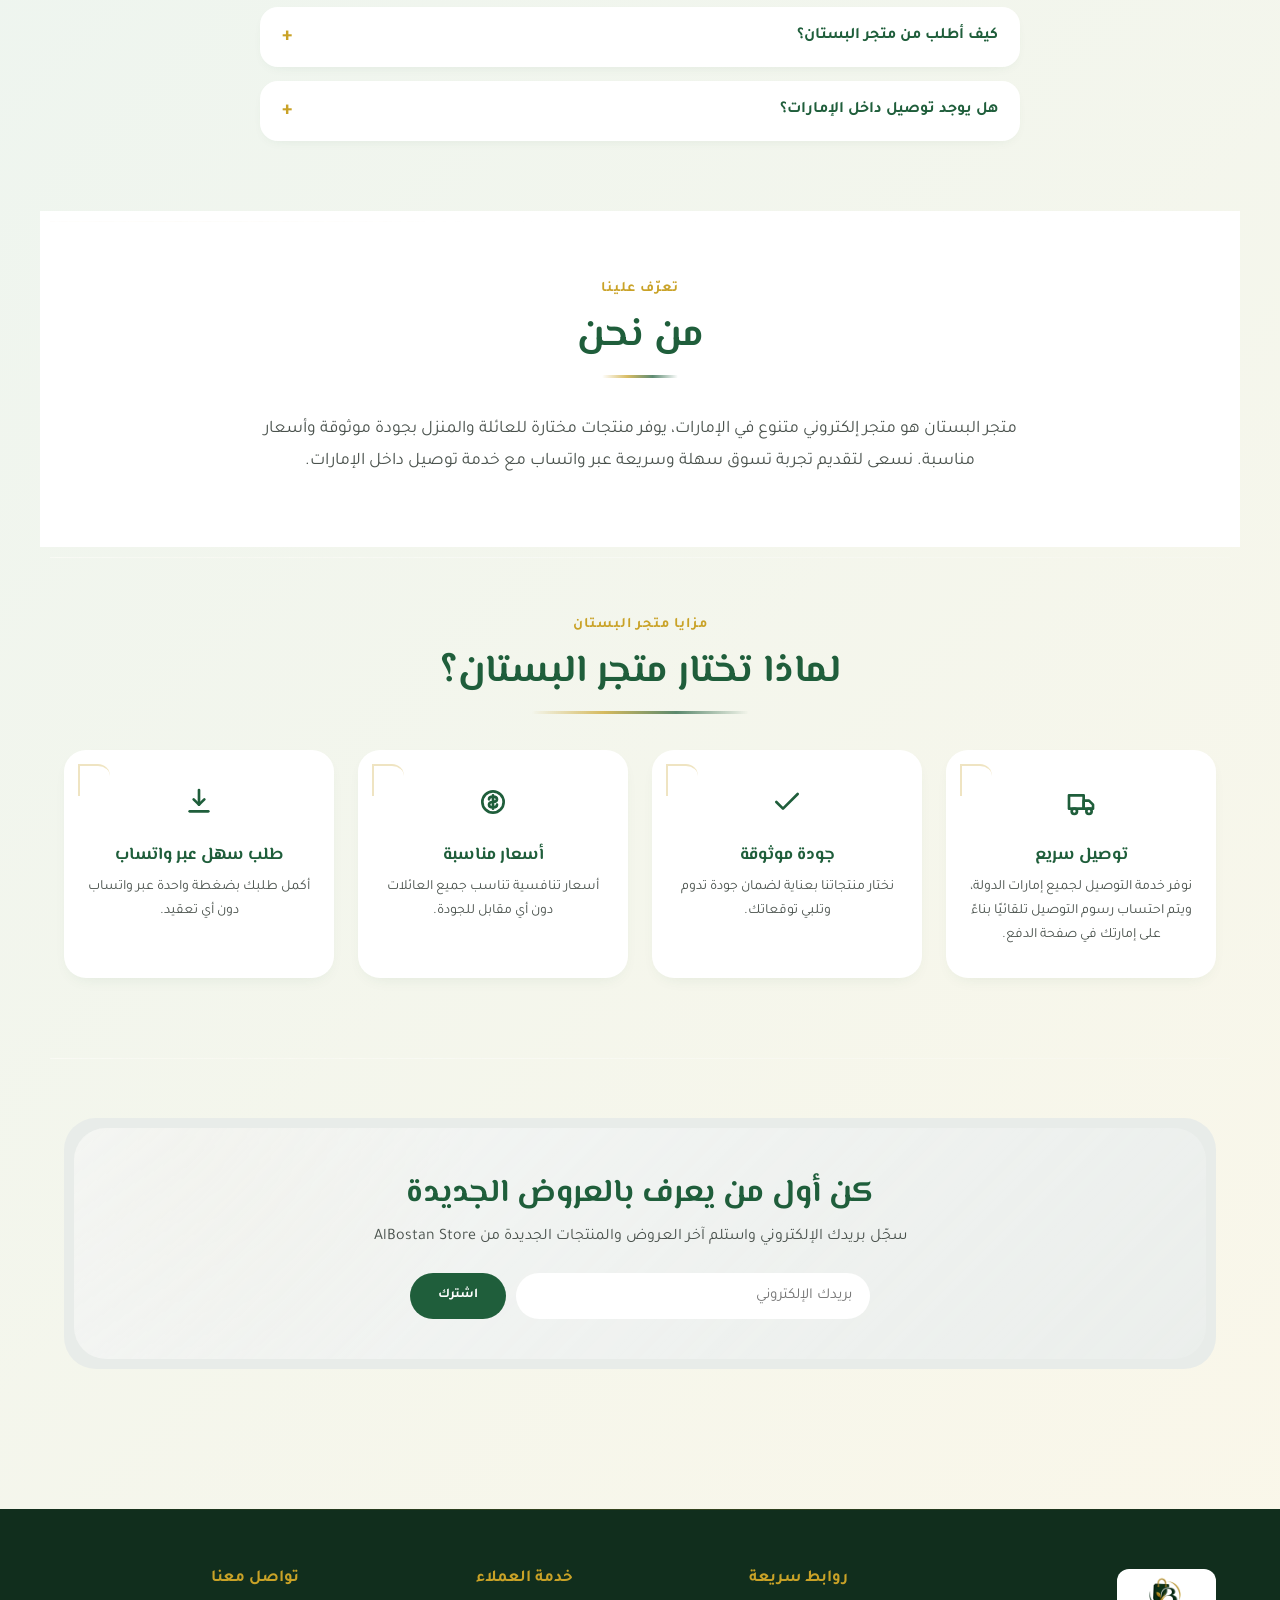
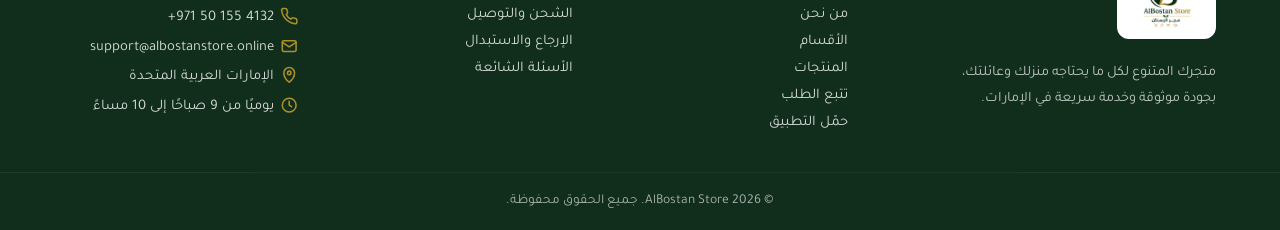
==== commit a1a4be77: "Enhance product display styles in customer interface Added CSS styles for product grid and cards in " ====
--- a/index.html
+++ b/index.html
@@ -3443,6 +3443,115 @@
       font-size:1rem!important;
     }
   }
+
+  /* ===== تصغير وتنظيم بطاقات المنتجات في واجهة الزبائن ===== */
+  .prod-grid{
+    grid-template-columns:repeat(5,minmax(0,1fr))!important;
+    gap:18px!important;
+  }
+  .prod-card{
+    border-radius:18px!important;
+    box-shadow:0 12px 28px -24px rgba(24,26,25,.42)!important;
+  }
+  .prod-thumb{
+    height:150px!important;
+  }
+  .prod-body{
+    padding:12px 12px 14px!important;
+  }
+  .prod-cat{
+    font-size:.72rem!important;
+    line-height:1.25!important;
+    margin-bottom:3px!important;
+  }
+  .prod-body h4{
+    font-size:.92rem!important;
+    line-height:1.35!important;
+    margin:4px 0 5px!important;
+    min-height:2.5em;
+    display:-webkit-box;
+    -webkit-line-clamp:2;
+    -webkit-box-orient:vertical;
+    overflow:hidden;
+  }
+  .prod-rating{
+    font-size:.76rem!important;
+    margin-bottom:5px!important;
+  }
+  .prod-foot{
+    gap:8px!important;
+  }
+  .price{
+    font-size:.98rem!important;
+    white-space:nowrap;
+  }
+  .price-old{
+    font-size:.74rem!important;
+  }
+  .prod-card-plus,
+  .prod-card-minus,
+  .add-btn{
+    width:32px!important;
+    height:32px!important;
+    min-width:32px!important;
+    font-size:1rem!important;
+  }
+  .prod-wishlist-btn,
+  .prod-zoom-btn{
+    width:34px!important;
+    height:34px!important;
+    min-width:34px!important;
+  }
+  .prod-wishlist-btn{
+    top:9px!important;
+    left:9px!important;
+  }
+  html[dir="ltr"] .prod-wishlist-btn{
+    left:auto!important;
+    right:9px!important;
+  }
+  .prod-zoom-btn{
+    bottom:9px!important;
+    left:9px!important;
+  }
+  html[dir="ltr"] .prod-zoom-btn{
+    left:auto!important;
+    right:9px!important;
+  }
+  .out-of-stock-text{
+    padding:5px 12px!important;
+    font-size:.78rem!important;
+  }
+  @media(max-width:1100px){
+    .prod-grid{grid-template-columns:repeat(4,minmax(0,1fr))!important;gap:16px!important;}
+  }
+  @media(max-width:820px){
+    .prod-grid{grid-template-columns:repeat(3,minmax(0,1fr))!important;gap:14px!important;}
+    .prod-thumb{height:135px!important;}
+  }
+  @media(max-width:680px){
+    .prod-grid{grid-template-columns:repeat(2,minmax(0,1fr))!important;gap:12px!important;}
+    .section#products{padding-left:12px!important;padding-right:12px!important;}
+    .prod-card{border-radius:16px!important;}
+    .prod-thumb{height:118px!important;}
+    .prod-body{padding:10px!important;}
+    .prod-cat{font-size:.68rem!important;}
+    .prod-body h4{font-size:.86rem!important;min-height:2.35em!important;}
+    .prod-rating{font-size:.68rem!important;}
+    .price{font-size:.88rem!important;}
+    .price-old{display:block;margin-inline-start:0!important;margin-top:2px!important;}
+    .prod-card-plus,.prod-card-minus,.add-btn{width:30px!important;height:30px!important;min-width:30px!important;}
+    .prod-card-cart-control.active{padding:3px 5px!important;gap:4px!important;}
+    .prod-card-qty{font-size:.82rem!important;min-width:16px!important;}
+    .prod-wishlist-btn,.prod-zoom-btn{width:31px!important;height:31px!important;min-width:31px!important;}
+  }
+  @media(max-width:390px){
+    .prod-grid{gap:10px!important;}
+    .prod-thumb{height:108px!important;}
+    .prod-body{padding:9px!important;}
+    .prod-body h4{font-size:.82rem!important;}
+    .price{font-size:.82rem!important;}
+  }
 </style></head><body><div class="toolbar"><button class="print" onclick="window.print()">طباعة / حفظ PDF</button><button class="close" onclick="window.close()">إغلاق</button></div><div class="page"><div class="receipt">${stamp}<div class="top"><div class="en"><div class="brand">AlBostan Store</div><div class="gold">${titleEn}</div><div class="meta">Order ID: ${escapeHTML(order.id||'')}</div><div class="meta">Date: ${customerDate(order.createdAt)}</div><div class="meta">WhatsApp: +971 50 155 4132</div></div><div class="ar"><div class="brand">متجر البستان</div><div class="gold">${titleAr}</div><div class="meta">رقم الطلب: ${escapeHTML(order.id||'')}</div><div class="meta">التاريخ: ${customerDate(order.createdAt)}</div><div class="meta">واتساب: <span style="direction:ltr;display:inline-block;">+971 50 155 4132</span></div></div></div><div class="grid"><div class="panel en"><b>Customer Details</b><br>Name: ${escapeHTML(customer.name||'-')}<br>Phone: ${escapeHTML(customer.phone||'-')}<br>Emirate: ${escapeHTML(customer.emirate||'-')}<br>Address: ${escapeHTML(customer.address||'-')}</div><div class="panel ar"><b>بيانات العميل</b><br>الاسم: ${escapeHTML(customer.name||'-')}<br>الهاتف: <span style="direction:ltr;display:inline-block;">${escapeHTML(customer.phone||'-')}</span><br>الإمارة: ${escapeHTML(customer.emirate||'-')}<br>العنوان: ${escapeHTML(customer.address||'-')}</div></div><div class="grid"><div class="panel en"><b>Order & Payment</b><br>Order status: ${escapeHTML(customerOrderStatusLabel(order.status))}<br>Payment method: Cash on Delivery (COD)<br>Payment status: ${escapeHTML(customerPaymentLabel(order.paymentStatus))}</div><div class="panel ar"><b>بيانات الطلب والدفع</b><br>حالة الطلب: ${escapeHTML(customerOrderStatusLabel(order.status))}<br>طريقة الدفع: نقداً عند الاستلام COD<br>حالة الدفع: ${escapeHTML(customerPaymentLabel(order.paymentStatus))}</div></div><table><thead><tr><th>#</th><th>المنتج<br>Product</th><th>الكمية<br>Qty</th><th>سعر الوحدة<br>Unit Price</th><th>الإجمالي<br>Total</th></tr></thead><tbody>${rows}</tbody></table><div class="summary"><div class="sum"><span>Items / المنتجات</span><b>${customerMoney(order.subtotal)}</b></div><div class="sum"><span>Discount / الخصم</span><b>${customerMoney(order.discountAmount)}</b></div><div class="sum"><span>Delivery / التوصيل</span><b>${customerMoney(order.deliveryFee)}</b></div><div class="sum total"><span>Total / الإجمالي</span><b>${customerMoney(order.grandTotal)}</b></div></div><div class="notice"><div class="ar">${paid?'هذا المستند يؤكد أن حالة الدفع مسجلة كمدفوعة نقداً عند الاستلام في متجر البستان.':'هذا المستند ليس إيصال دفع. حالة الدفع الحالية غير مدفوعة، والدفع يتم نقداً عند الاستلام فقط.'}</div><div class="en">${paid?'This document confirms that the payment status is marked as paid cash on delivery in AlBostan Store.':'This document is not a payment receipt. The current payment status is unpaid, and payment is cash on delivery only.'}</div></div></div></div></body></html>`;
   }
   function openCustomerReceiptFromLastResult(){
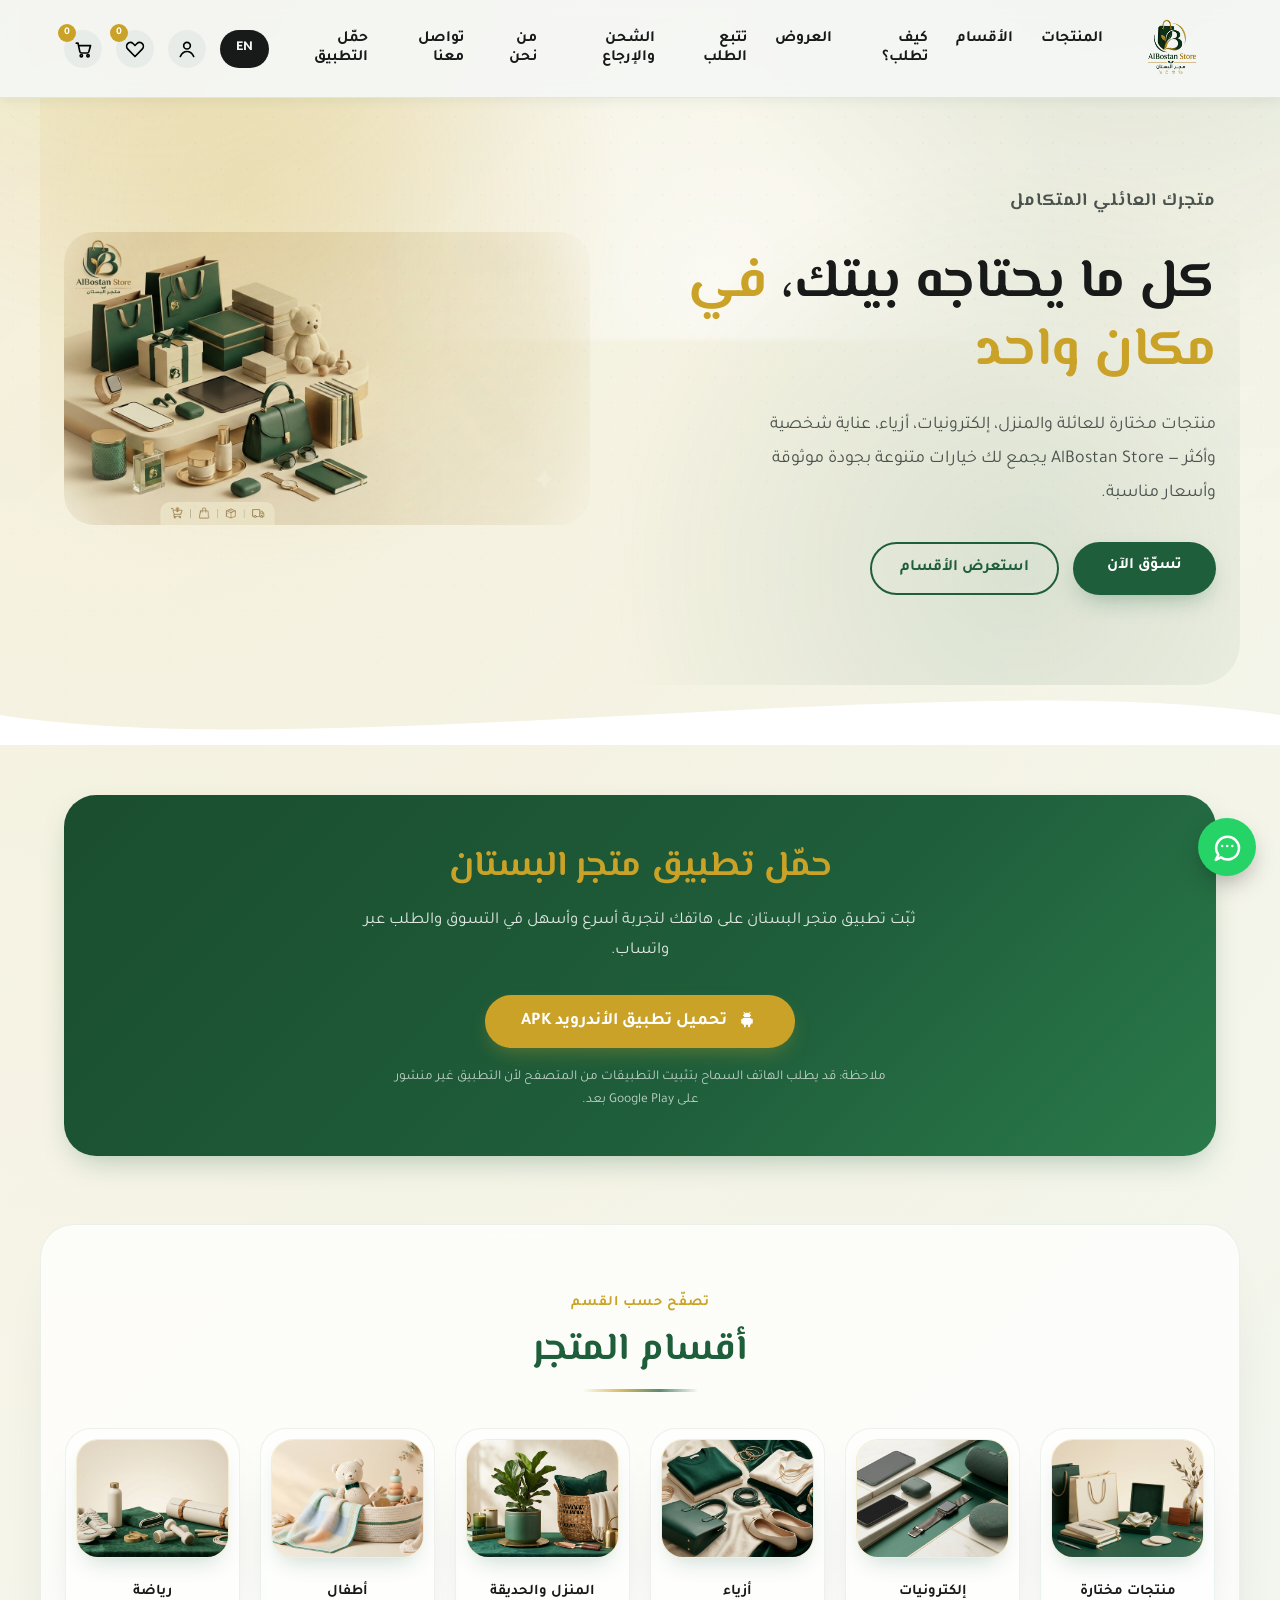
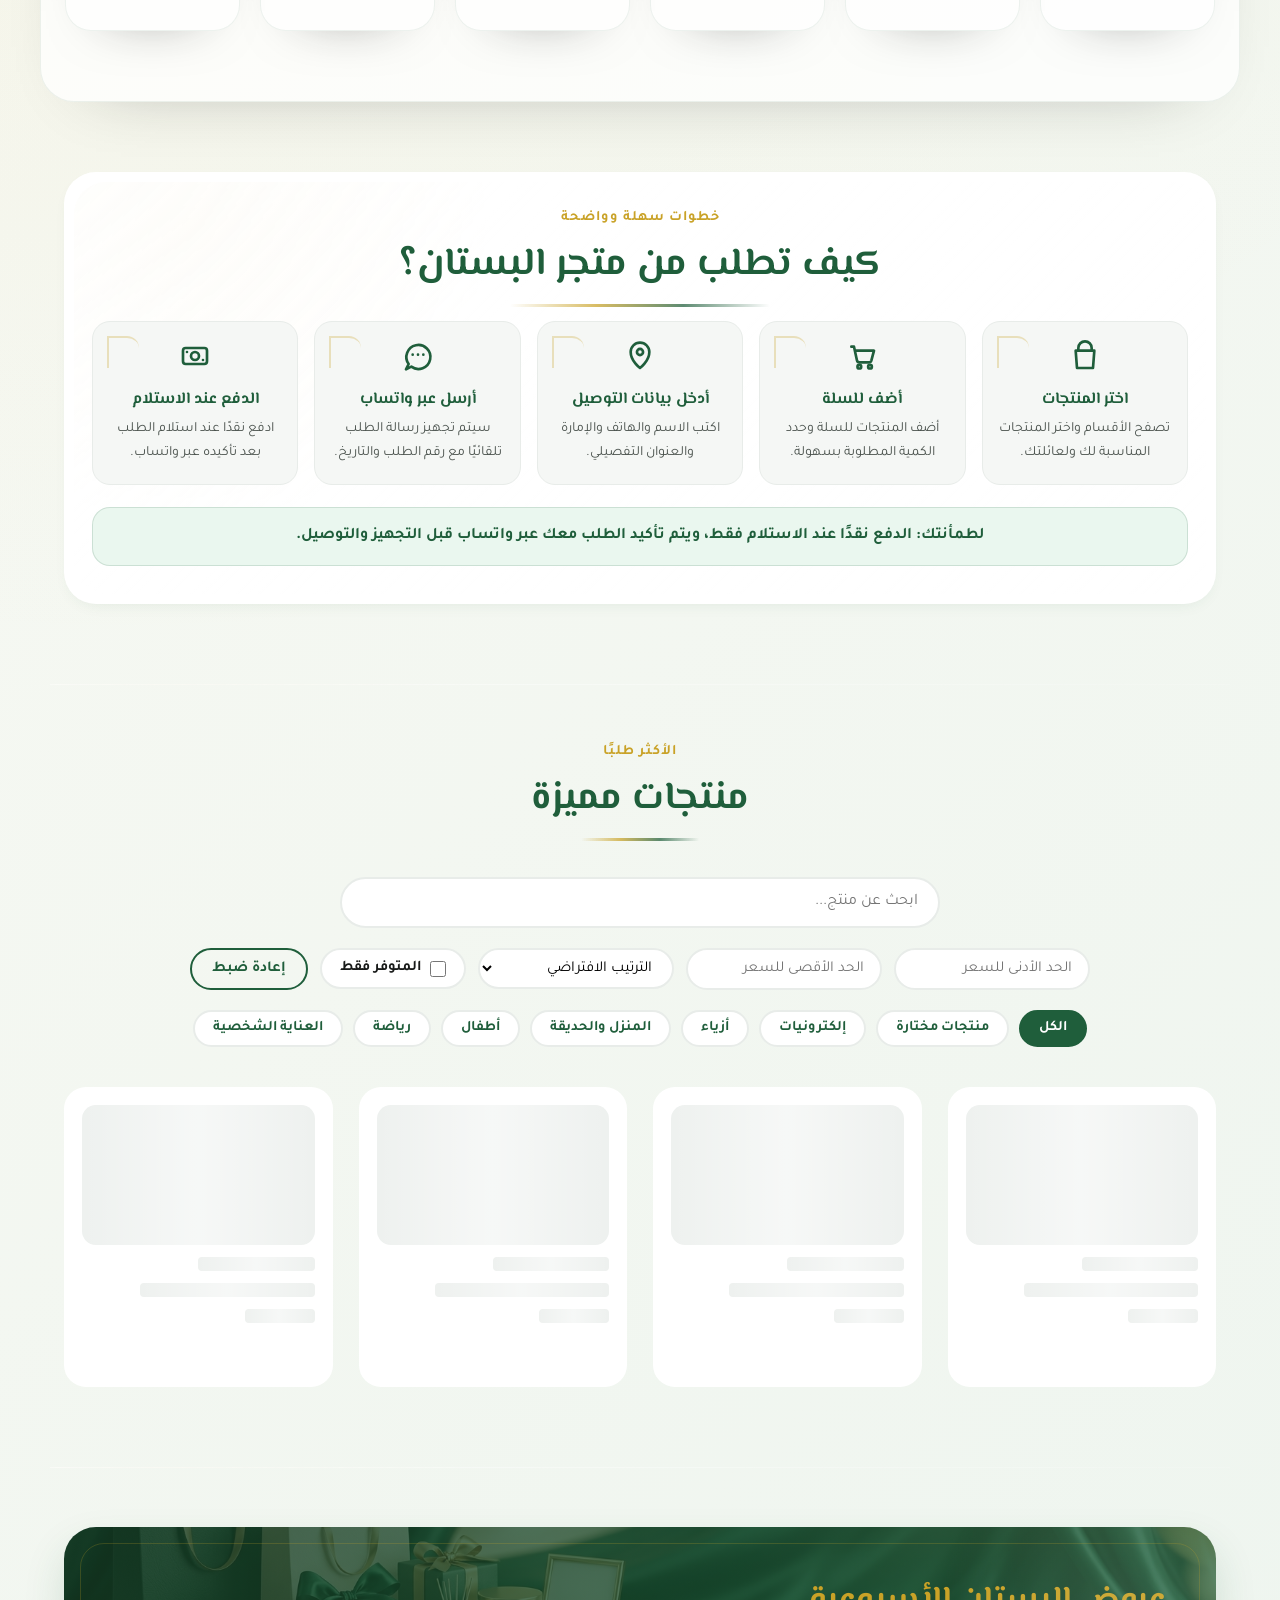
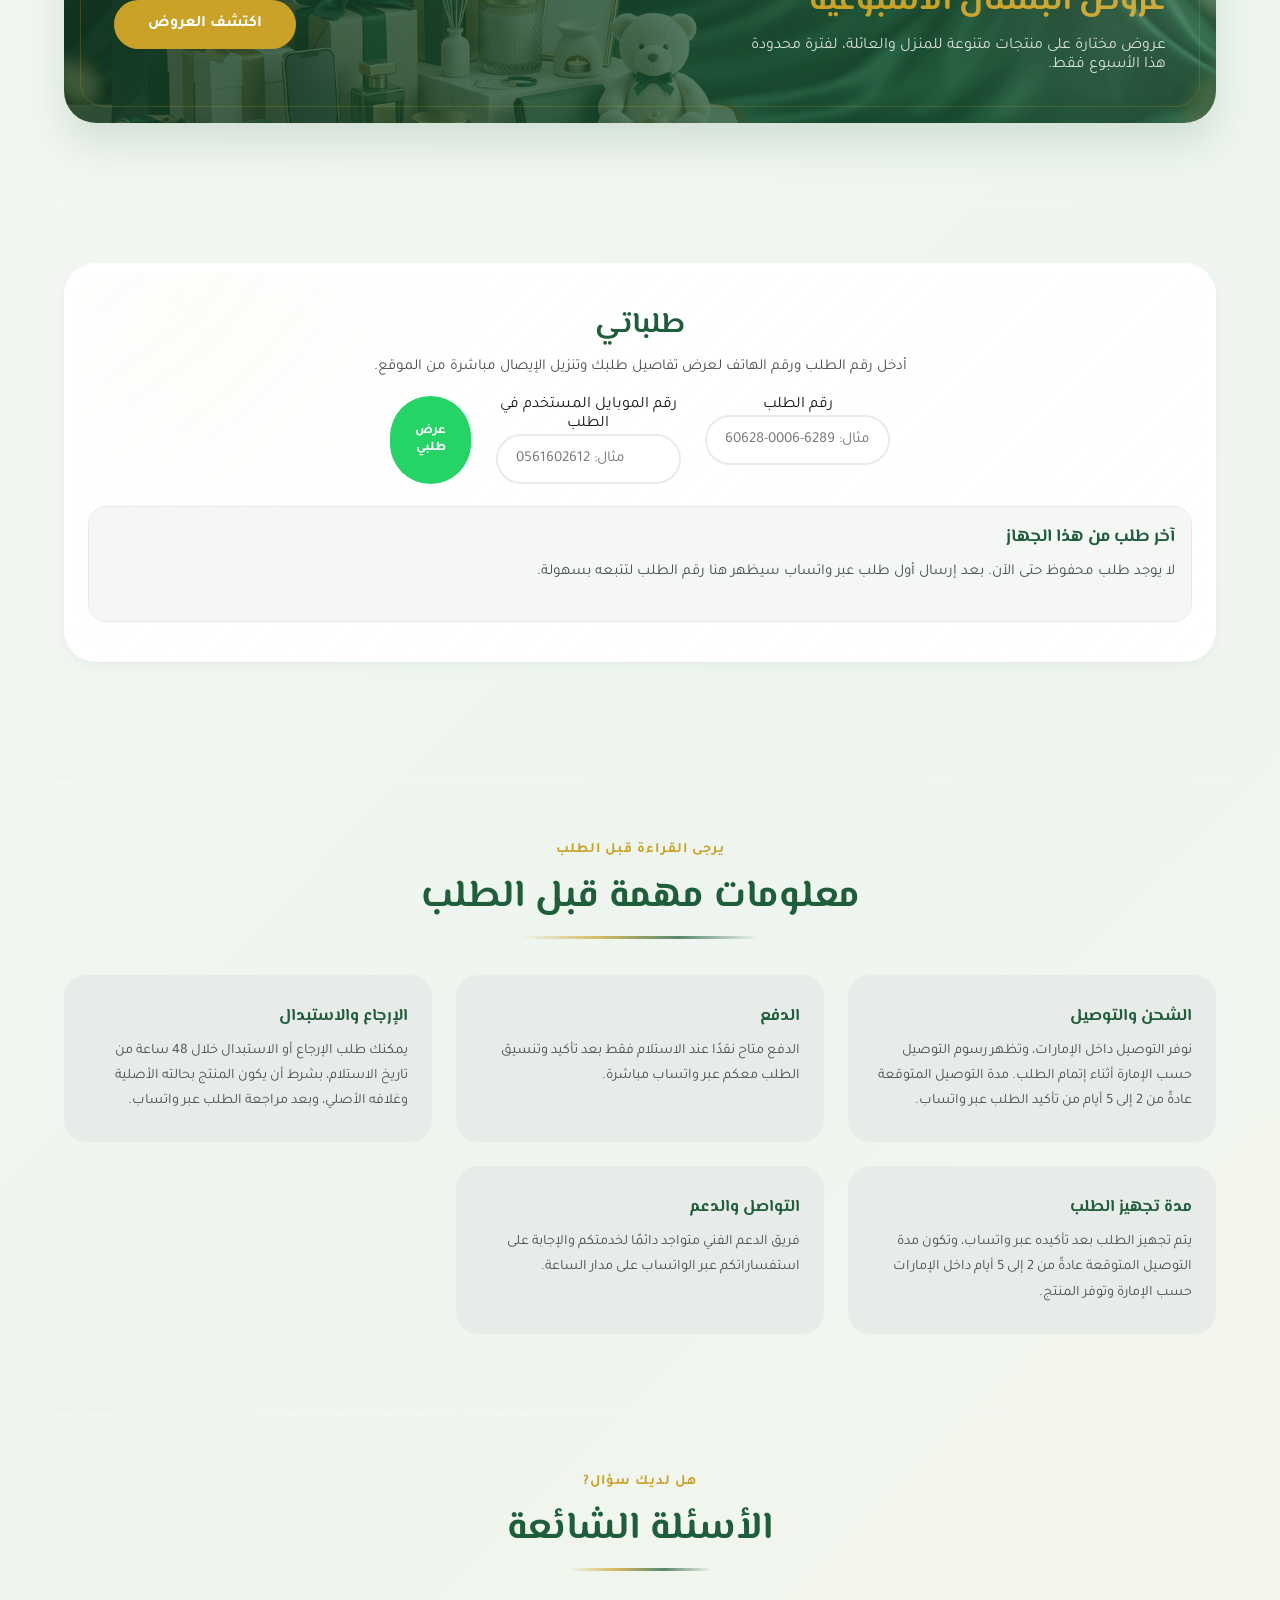
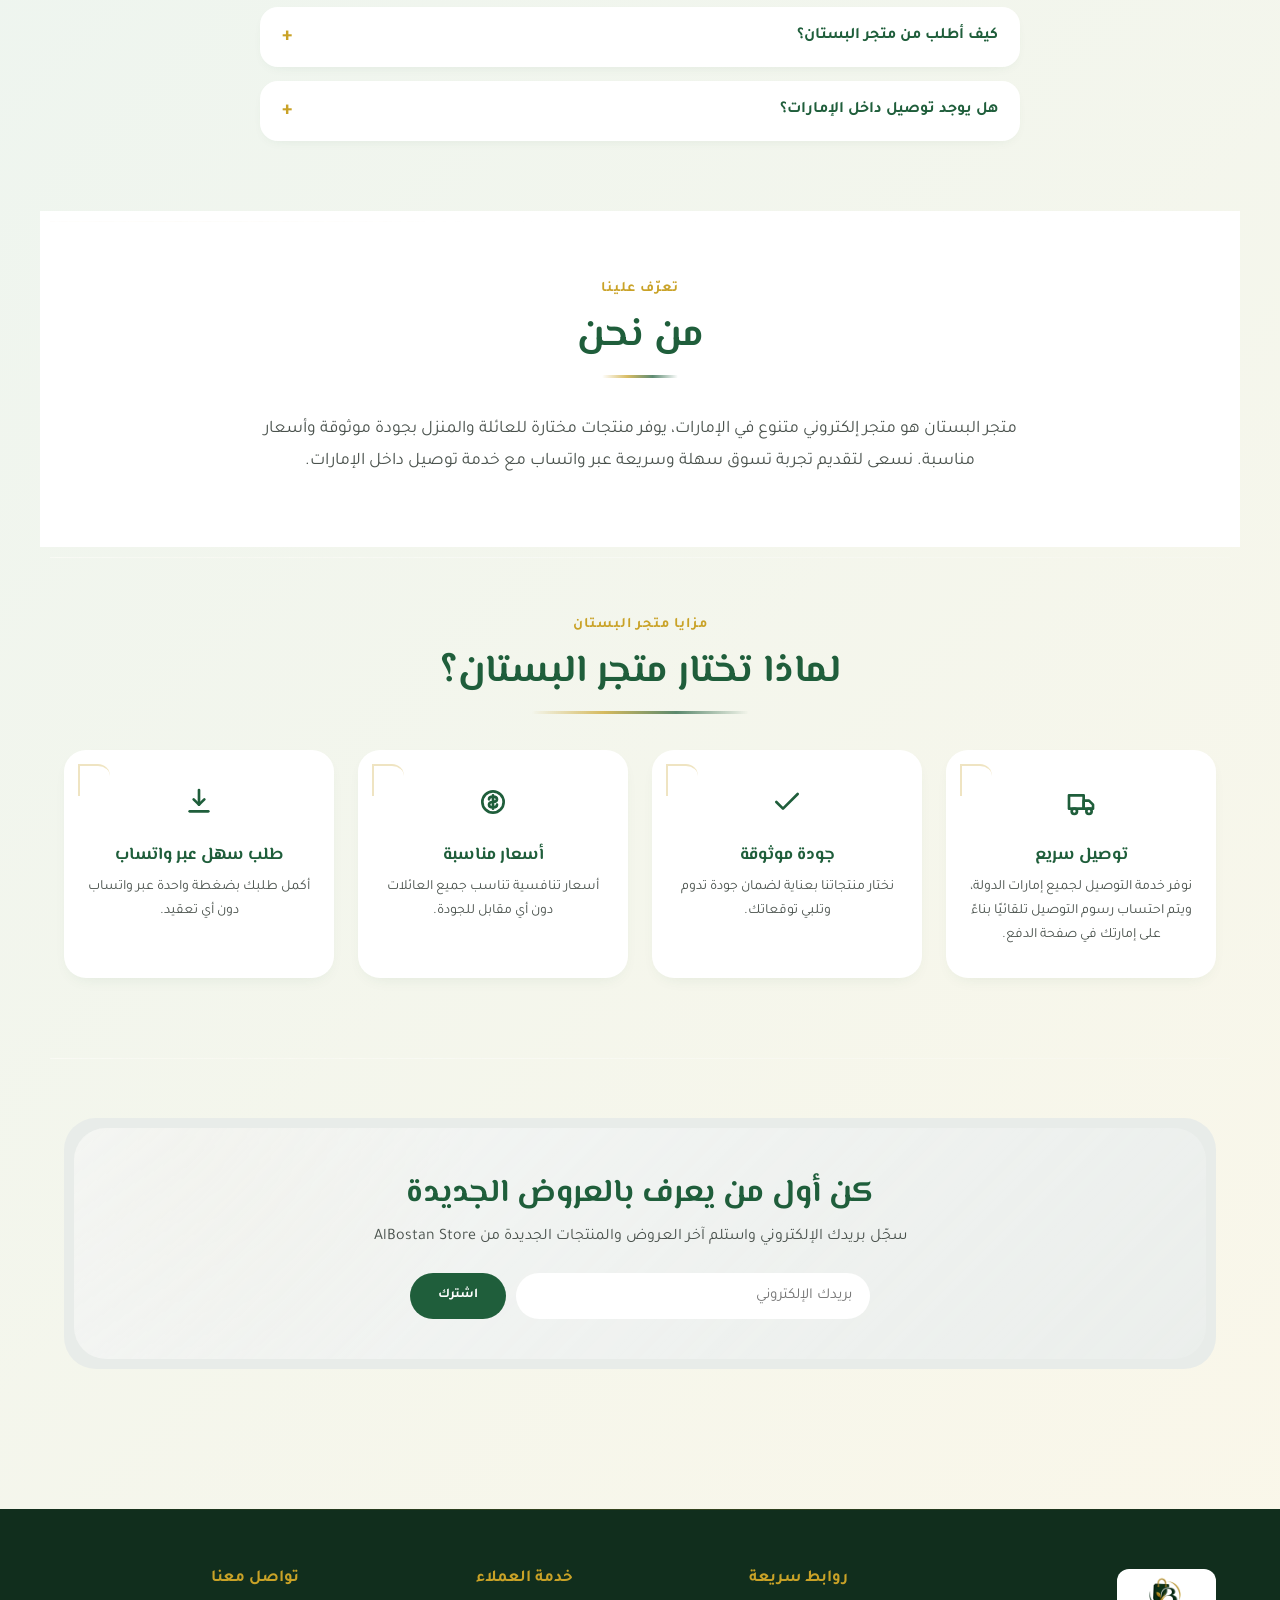
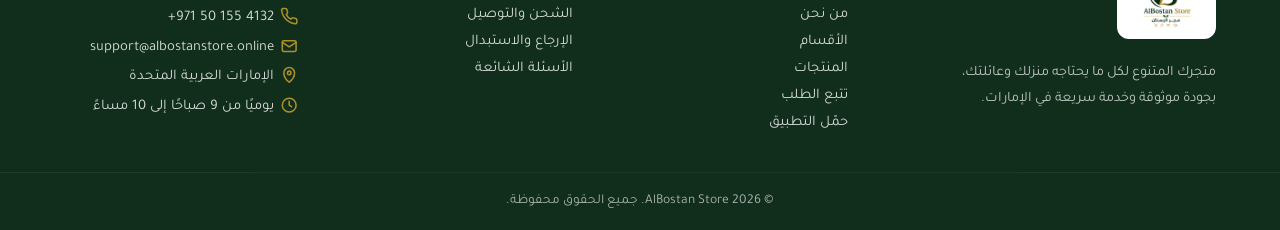
==== commit 873dd17e: "Enhance cart functionality with stock limit checks Refactor cart item quantity handling and stock li" ====
--- a/index.html
+++ b/index.html
@@ -2954,7 +2954,20 @@
     saveCart();
 
     cartItemsList.querySelectorAll('.qty-btn-plus').forEach(btn => {
-      btn.addEventListener('click', () => { const idx = Number(btn.dataset.index); cart[idx].quantity++; renderCart(); trackGAEvent('add_to_cart', { item_name: cart[idx].nameEn, value: cart[idx].price }); });
+      btn.addEventListener('click', () => {
+        const idx = Number(btn.dataset.index);
+        const item = cart[idx];
+        if(!item) return;
+        const stockLimit = getProductStockLimit(item);
+        if(stockLimit !== Infinity && (parseInt(item.quantity) || 0) >= stockLimit){
+          showToast(getLimitToastMessage(stockLimit));
+          syncProductQtyControls();
+          return;
+        }
+        item.quantity++;
+        renderCart();
+        trackGAEvent('add_to_cart', { item_name: item.nameEn, value: item.price });
+      });
     });
     cartItemsList.querySelectorAll('.qty-btn-minus').forEach(btn => {
       btn.addEventListener('click', () => { const idx = Number(btn.dataset.index); trackGAEvent('remove_from_cart', { item_name: cart[idx].nameEn, value: cart[idx].price }); cart[idx].quantity--; if(cart[idx].quantity <= 0){ cart.splice(idx, 1); showToast(T[currentLang].removed); } renderCart(); });
@@ -2965,14 +2978,40 @@
     syncProductQtyControls();
   }
 
+  function getProductStockLimit(productData){
+    if(!productData) return Infinity;
+    const rawQty = productData.quantity;
+    if(rawQty === undefined || rawQty === null || String(rawQty).trim() === '') return Infinity;
+    const qty = parseInt(rawQty);
+    return Number.isFinite(qty) ? Math.max(0, qty) : Infinity;
+  }
+
+  function getLimitToastMessage(limit){
+    if(limit === 0){
+      return currentLang === 'ar' ? 'هذا المنتج غير متوفر حالياً' : 'This product is currently out of stock';
+    }
+    return currentLang === 'ar'
+      ? 'لقد وصلت إلى الحد الأقصى المتوفر من هذا المنتج: ' + limit
+      : 'Maximum limit reached for this product: ' + limit;
+  }
+
   function addToCart(productData, customQty = 1){
-    if(productData.available === 'no') return;
+    const stockLimit = getProductStockLimit(productData);
+    if(productData.available === 'no' || stockLimit === 0){ showToast(getLimitToastMessage(stockLimit)); return false; }
     const pricing = getEffectiveProductPricing(productData);
     const effectivePrice = Number(pricing.price || productData.price || 0);
     const existing = cart.find(item => item.nameAr === productData.nameAr);
+    const currentQty = existing ? (parseInt(existing.quantity) || 0) : 0;
+    const requestedQty = Math.max(1, parseInt(customQty) || 1);
+    if(stockLimit !== Infinity && currentQty + requestedQty > stockLimit){
+      showToast(getLimitToastMessage(stockLimit));
+      syncProductQtyControls();
+      return false;
+    }
     if(existing){
-      existing.quantity += customQty;
+      existing.quantity += requestedQty;
       existing.price = effectivePrice;
+      existing.stockLimit = stockLimit === Infinity ? '' : stockLimit;
       existing.img = getProductPrimaryImage(productData) || existing.img || '';
       existing.images = normalizeProductImages(productData).length ? normalizeProductImages(productData) : (existing.images || []);
     } else {
@@ -2983,7 +3022,8 @@
         emoji: '',
         img: getProductPrimaryImage(productData),
         images: normalizeProductImages(productData),
-        quantity: customQty,
+        quantity: requestedQty,
+        stockLimit: stockLimit === Infinity ? '' : stockLimit,
         discountEndDate: productData.discountEndDate || '',
         originalPriceBeforeDiscount: productData.originalPriceBeforeDiscount || productData.oldPrice || ''
       });
@@ -2991,6 +3031,7 @@
     renderCart();
     showToast(T[currentLang].added);
     trackGAEvent('add_to_cart', { item_name: productData.nameEn, value: effectivePrice });
+    return true;
   }
 
   function openCart(){ cartDrawer.classList.add('open'); cartOverlay.classList.add('open'); closeWishlist(); }
@@ -3390,168 +3431,61 @@
     const stamp=paid?'<div class="paid-stamp"><span>PAID</span><small>تم الدفع</small></div>':'';
     return `<!DOCTYPE html><html lang="ar" dir="rtl"><head><meta charset="UTF-8"><meta name="viewport" content="width=device-width, initial-scale=1.0"><title>${escapeHTML(order.id||'receipt')}</title><link href="https://fonts.googleapis.com/css2?family=Tajawal:wght@400;700;800;900&display=swap" rel="stylesheet"><style>*{box-sizing:border-box}body{margin:0;background:#eef2ef;font-family:Tajawal,Arial,sans-serif;color:#181A19;-webkit-print-color-adjust:exact;print-color-adjust:exact}.toolbar{position:sticky;top:0;background:#fff;padding:12px;display:flex;gap:10px;justify-content:center;border-bottom:1px solid #E8ECE9}.toolbar button{border:0;border-radius:999px;padding:11px 18px;font-weight:900;cursor:pointer}.print{background:#1F5E3B;color:#fff}.close{background:#E8ECE9;color:#15452A}.page{width:794px;min-height:1123px;margin:16px auto;background:#fff;padding:28px;box-shadow:0 20px 50px rgba(0,0,0,.12)}.receipt{position:relative;border:2px solid #1F5E3B;border-radius:16px;padding:20px}.top{display:grid;grid-template-columns:1fr 1fr;gap:18px;border-bottom:1px solid #E8ECE9;padding-bottom:14px;margin-bottom:14px}.brand{font-size:22px;font-weight:900;color:#15452A}.gold{color:#C9A227;font-weight:900}.ar{text-align:right;direction:rtl}.en{text-align:left;direction:ltr;font-family:Arial,sans-serif}.meta{font-size:12px;line-height:1.7;color:#33443a}.grid{display:grid;grid-template-columns:1fr 1fr;gap:12px;margin:12px 0}.panel{background:#F5F7F5;border:1px solid #E8ECE9;border-radius:14px;padding:12px;line-height:1.7;font-size:13px}.panel b{color:#15452A}table{width:100%;border-collapse:collapse;margin-top:12px;font-size:12px;text-align:center}th{background:#15452A;color:#fff;padding:8px}td{padding:9px;border-bottom:1px solid #E8ECE9;vertical-align:top}.summary{width:310px;margin:14px 0 0 auto;background:#F5F7F5;border-radius:12px;padding:12px;font-size:13px}.sum{display:flex;justify-content:space-between;margin-bottom:7px}.total{border-top:1px dashed #C9A227;padding-top:9px;font-weight:900;color:#15452A}.notice{margin-top:16px;background:#fff7e6;color:#4b3600;border-radius:12px;padding:12px;line-height:1.7;font-size:12px}.paid-stamp{position:absolute;top:92px;left:38px;width:132px;height:132px;border:6px solid #d71920;border-radius:50%;color:#d71920;display:flex;flex-direction:column;align-items:center;justify-content:center;transform:rotate(-18deg);opacity:.88;background:rgba(255,255,255,.18);z-index:3}.paid-stamp:before{content:"";position:absolute;inset:10px;border:2px dashed rgba(215,25,32,.65);border-radius:50%}.paid-stamp span{font-size:30px;font-weight:900;line-height:1}.paid-stamp small{font-size:18px;font-weight:900;margin-top:7px}@media(max-width:840px){.page{width:794px;min-width:794px;margin:10px}.toolbar{justify-content:stretch}.toolbar button{flex:1}}@page{size:A4 portrait;margin:8mm}@media print{body{background:#fff}.toolbar{display:none}.page{width:194mm;min-height:auto;margin:0;padding:0;box-shadow:none}.receipt{padding:5mm}}
   /* ===== توضيح خانات طلباتي: رقم الطلب ورقم الموبايل ===== */
-  .albostan-order-track-form{
-    display:grid!important;
-    grid-template-columns:minmax(0,1fr) minmax(0,1fr) auto;
-    align-items:end;
-    max-width:820px!important;
-    gap:12px!important;
-  }
-  .albostan-order-track-form .track-field{
-    min-width:0;
-    text-align:start;
-  }
-  .albostan-order-track-form .track-field label{
-    display:block;
-    margin:0 12px 7px;
-    color:var(--clay);
-    font-weight:800;
-    font-size:.92rem;
-    line-height:1.4;
-  }
-  .albostan-order-track-form .track-field input{
-    width:100%;
-    height:52px;
-    background:#fff;
-  }
-  .albostan-order-track-form .track-field input::placeholder{
-    color:#8CA095;
-    opacity:1;
-  }
-  .albostan-order-track-form #trackSubmitBtn{
-    min-height:52px;
-    white-space:nowrap;
-  }
+  .albostan-order-track-form{display:grid!important;grid-template-columns:minmax(0,1fr) minmax(0,1fr) auto!important;align-items:end!important;max-width:820px!important;gap:12px!important;}
+  .albostan-order-track-form .track-field{min-width:0!important;text-align:start!important;}
+  .albostan-order-track-form .track-field label{display:block!important;margin:0 12px 7px!important;color:var(--clay)!important;font-weight:800!important;font-size:.92rem!important;line-height:1.4!important;}
+  .albostan-order-track-form .track-field input{width:100%!important;height:52px!important;background:#fff!important;}
+  .albostan-order-track-form .track-field input::placeholder{color:#8CA095!important;opacity:1!important;}
+  .albostan-order-track-form #trackSubmitBtn{min-height:52px!important;white-space:nowrap!important;}
+
+  /* ===== تصغير حقيقي لبطاقات المنتجات في الموبايل والكمبيوتر ===== */
+  #productGrid.prod-grid{display:grid!important;grid-template-columns:repeat(5,minmax(0,1fr))!important;gap:16px!important;align-items:stretch!important;}
+  #productGrid .prod-card{width:100%!important;max-width:none!important;border-radius:16px!important;box-shadow:0 12px 28px -24px rgba(24,26,25,.42)!important;overflow:hidden!important;}
+  #productGrid .prod-card:hover{transform:translateY(-2px)!important;}
+  #productGrid .prod-thumb{height:140px!important;min-height:0!important;}
+  #productGrid .prod-body{padding:11px 11px 12px!important;}
+  #productGrid .prod-cat{font-size:.70rem!important;line-height:1.25!important;margin-bottom:2px!important;}
+  #productGrid .prod-body h4{font-size:.88rem!important;line-height:1.3!important;margin:3px 0 5px!important;min-height:2.35em!important;display:-webkit-box!important;-webkit-line-clamp:2!important;-webkit-box-orient:vertical!important;overflow:hidden!important;}
+  #productGrid .prod-rating{font-size:.70rem!important;margin-bottom:4px!important;}
+  #productGrid .prod-foot{gap:6px!important;align-items:center!important;}
+  #productGrid .price{font-size:.90rem!important;white-space:nowrap!important;}
+  #productGrid .price-old{font-size:.70rem!important;}
+  #productGrid .prod-card-plus,#productGrid .prod-card-minus,#productGrid .add-btn{width:30px!important;height:30px!important;min-width:30px!important;font-size:.98rem!important;}
+  #productGrid .prod-card-cart-control.active{padding:3px 5px!important;gap:4px!important;}
+  #productGrid .prod-card-qty{font-size:.80rem!important;min-width:15px!important;}
+  #productGrid .prod-wishlist-btn,#productGrid .prod-zoom-btn{width:30px!important;height:30px!important;min-width:30px!important;}
+  #productGrid .prod-wishlist-btn{top:8px!important;left:8px!important;}
+  html[dir="ltr"] #productGrid .prod-wishlist-btn{left:auto!important;right:8px!important;}
+  #productGrid .prod-zoom-btn{bottom:8px!important;left:8px!important;opacity:1!important;transform:none!important;}
+  html[dir="ltr"] #productGrid .prod-zoom-btn{left:auto!important;right:8px!important;}
+  #productGrid .prod-badge{top:8px!important;right:8px!important;font-size:.66rem!important;padding:3px 8px!important;}
+  html[dir="ltr"] #productGrid .prod-badge{right:auto!important;left:8px!important;}
+  #productGrid .out-of-stock-text{padding:4px 10px!important;font-size:.72rem!important;}
+
+  @media(max-width:1100px){#productGrid.prod-grid{grid-template-columns:repeat(4,minmax(0,1fr))!important;gap:14px!important;}#productGrid .prod-thumb{height:130px!important;}}
+  @media(max-width:820px){#productGrid.prod-grid{grid-template-columns:repeat(3,minmax(0,1fr))!important;gap:12px!important;}#productGrid .prod-thumb{height:120px!important;}}
   @media(max-width:680px){
-    .albostan-order-track-form{
-      grid-template-columns:1fr!important;
-      max-width:100%!important;
-      gap:14px!important;
-    }
-    .albostan-order-track-form .track-field label{
-      margin:0 18px 8px!important;
-      font-size:.98rem!important;
-      text-align:start!important;
-    }
-    .albostan-order-track-form .track-field input{
-      height:56px!important;
-      font-size:16px!important;
-    }
-    .albostan-order-track-form #trackSubmitBtn{
-      width:100%!important;
-      min-height:56px!important;
-      font-size:1rem!important;
-    }
-  }
-
-  /* ===== تصغير وتنظيم بطاقات المنتجات في واجهة الزبائن ===== */
-  .prod-grid{
-    grid-template-columns:repeat(5,minmax(0,1fr))!important;
-    gap:18px!important;
-  }
-  .prod-card{
-    border-radius:18px!important;
-    box-shadow:0 12px 28px -24px rgba(24,26,25,.42)!important;
-  }
-  .prod-thumb{
-    height:150px!important;
-  }
-  .prod-body{
-    padding:12px 12px 14px!important;
-  }
-  .prod-cat{
-    font-size:.72rem!important;
-    line-height:1.25!important;
-    margin-bottom:3px!important;
-  }
-  .prod-body h4{
-    font-size:.92rem!important;
-    line-height:1.35!important;
-    margin:4px 0 5px!important;
-    min-height:2.5em;
-    display:-webkit-box;
-    -webkit-line-clamp:2;
-    -webkit-box-orient:vertical;
-    overflow:hidden;
-  }
-  .prod-rating{
-    font-size:.76rem!important;
-    margin-bottom:5px!important;
-  }
-  .prod-foot{
-    gap:8px!important;
-  }
-  .price{
-    font-size:.98rem!important;
-    white-space:nowrap;
-  }
-  .price-old{
-    font-size:.74rem!important;
-  }
-  .prod-card-plus,
-  .prod-card-minus,
-  .add-btn{
-    width:32px!important;
-    height:32px!important;
-    min-width:32px!important;
-    font-size:1rem!important;
-  }
-  .prod-wishlist-btn,
-  .prod-zoom-btn{
-    width:34px!important;
-    height:34px!important;
-    min-width:34px!important;
-  }
-  .prod-wishlist-btn{
-    top:9px!important;
-    left:9px!important;
-  }
-  html[dir="ltr"] .prod-wishlist-btn{
-    left:auto!important;
-    right:9px!important;
-  }
-  .prod-zoom-btn{
-    bottom:9px!important;
-    left:9px!important;
-  }
-  html[dir="ltr"] .prod-zoom-btn{
-    left:auto!important;
-    right:9px!important;
-  }
-  .out-of-stock-text{
-    padding:5px 12px!important;
-    font-size:.78rem!important;
-  }
-  @media(max-width:1100px){
-    .prod-grid{grid-template-columns:repeat(4,minmax(0,1fr))!important;gap:16px!important;}
-  }
-  @media(max-width:820px){
-    .prod-grid{grid-template-columns:repeat(3,minmax(0,1fr))!important;gap:14px!important;}
-    .prod-thumb{height:135px!important;}
-  }
-  @media(max-width:680px){
-    .prod-grid{grid-template-columns:repeat(2,minmax(0,1fr))!important;gap:12px!important;}
-    .section#products{padding-left:12px!important;padding-right:12px!important;}
-    .prod-card{border-radius:16px!important;}
-    .prod-thumb{height:118px!important;}
-    .prod-body{padding:10px!important;}
-    .prod-cat{font-size:.68rem!important;}
-    .prod-body h4{font-size:.86rem!important;min-height:2.35em!important;}
-    .prod-rating{font-size:.68rem!important;}
-    .price{font-size:.88rem!important;}
-    .price-old{display:block;margin-inline-start:0!important;margin-top:2px!important;}
-    .prod-card-plus,.prod-card-minus,.add-btn{width:30px!important;height:30px!important;min-width:30px!important;}
-    .prod-card-cart-control.active{padding:3px 5px!important;gap:4px!important;}
-    .prod-card-qty{font-size:.82rem!important;min-width:16px!important;}
-    .prod-wishlist-btn,.prod-zoom-btn{width:31px!important;height:31px!important;min-width:31px!important;}
-  }
-  @media(max-width:390px){
-    .prod-grid{gap:10px!important;}
-    .prod-thumb{height:108px!important;}
-    .prod-body{padding:9px!important;}
-    .prod-body h4{font-size:.82rem!important;}
-    .price{font-size:.82rem!important;}
-  }
+    .albostan-order-track-form{grid-template-columns:1fr!important;max-width:100%!important;gap:14px!important;}
+    .albostan-order-track-form .track-field label{margin:0 18px 8px!important;font-size:.98rem!important;text-align:start!important;}
+    .albostan-order-track-form .track-field input{height:56px!important;font-size:16px!important;}
+    .albostan-order-track-form #trackSubmitBtn{width:100%!important;min-height:56px!important;font-size:1rem!important;}
+    .section#products{padding-left:10px!important;padding-right:10px!important;}
+    #productGrid.prod-grid{grid-template-columns:repeat(2,minmax(0,1fr))!important;gap:10px!important;width:100%!important;max-width:100%!important;margin:0 auto!important;}
+    #productGrid .prod-card{border-radius:14px!important;min-width:0!important;}
+    #productGrid .prod-thumb{height:96px!important;}
+    #productGrid .prod-body{padding:8px!important;}
+    #productGrid .prod-cat{font-size:.62rem!important;}
+    #productGrid .prod-body h4{font-size:.76rem!important;line-height:1.25!important;min-height:2.1em!important;margin:2px 0 4px!important;}
+    #productGrid .prod-rating{font-size:.58rem!important;margin-bottom:3px!important;}
+    #productGrid .price{font-size:.74rem!important;line-height:1.2!important;}
+    #productGrid .price-old{display:block!important;margin-inline-start:0!important;margin-top:1px!important;font-size:.62rem!important;}
+    #productGrid .prod-card-plus,#productGrid .prod-card-minus,#productGrid .add-btn{width:26px!important;height:26px!important;min-width:26px!important;font-size:.86rem!important;}
+    #productGrid .prod-wishlist-btn,#productGrid .prod-zoom-btn{width:27px!important;height:27px!important;min-width:27px!important;}
+    #productGrid .prod-wishlist-btn{top:6px!important;left:6px!important;}
+    #productGrid .prod-zoom-btn{bottom:6px!important;left:6px!important;}
+    #productGrid .prod-badge{top:6px!important;right:6px!important;font-size:.58rem!important;padding:2px 7px!important;}
+  }
+  @media(max-width:390px){#productGrid.prod-grid{gap:8px!important;}#productGrid .prod-thumb{height:88px!important;}#productGrid .prod-body{padding:7px!important;}#productGrid .prod-body h4{font-size:.72rem!important;}#productGrid .price{font-size:.70rem!important;}}
 </style></head><body><div class="toolbar"><button class="print" onclick="window.print()">طباعة / حفظ PDF</button><button class="close" onclick="window.close()">إغلاق</button></div><div class="page"><div class="receipt">${stamp}<div class="top"><div class="en"><div class="brand">AlBostan Store</div><div class="gold">${titleEn}</div><div class="meta">Order ID: ${escapeHTML(order.id||'')}</div><div class="meta">Date: ${customerDate(order.createdAt)}</div><div class="meta">WhatsApp: +971 50 155 4132</div></div><div class="ar"><div class="brand">متجر البستان</div><div class="gold">${titleAr}</div><div class="meta">رقم الطلب: ${escapeHTML(order.id||'')}</div><div class="meta">التاريخ: ${customerDate(order.createdAt)}</div><div class="meta">واتساب: <span style="direction:ltr;display:inline-block;">+971 50 155 4132</span></div></div></div><div class="grid"><div class="panel en"><b>Customer Details</b><br>Name: ${escapeHTML(customer.name||'-')}<br>Phone: ${escapeHTML(customer.phone||'-')}<br>Emirate: ${escapeHTML(customer.emirate||'-')}<br>Address: ${escapeHTML(customer.address||'-')}</div><div class="panel ar"><b>بيانات العميل</b><br>الاسم: ${escapeHTML(customer.name||'-')}<br>الهاتف: <span style="direction:ltr;display:inline-block;">${escapeHTML(customer.phone||'-')}</span><br>الإمارة: ${escapeHTML(customer.emirate||'-')}<br>العنوان: ${escapeHTML(customer.address||'-')}</div></div><div class="grid"><div class="panel en"><b>Order & Payment</b><br>Order status: ${escapeHTML(customerOrderStatusLabel(order.status))}<br>Payment method: Cash on Delivery (COD)<br>Payment status: ${escapeHTML(customerPaymentLabel(order.paymentStatus))}</div><div class="panel ar"><b>بيانات الطلب والدفع</b><br>حالة الطلب: ${escapeHTML(customerOrderStatusLabel(order.status))}<br>طريقة الدفع: نقداً عند الاستلام COD<br>حالة الدفع: ${escapeHTML(customerPaymentLabel(order.paymentStatus))}</div></div><table><thead><tr><th>#</th><th>المنتج<br>Product</th><th>الكمية<br>Qty</th><th>سعر الوحدة<br>Unit Price</th><th>الإجمالي<br>Total</th></tr></thead><tbody>${rows}</tbody></table><div class="summary"><div class="sum"><span>Items / المنتجات</span><b>${customerMoney(order.subtotal)}</b></div><div class="sum"><span>Discount / الخصم</span><b>${customerMoney(order.discountAmount)}</b></div><div class="sum"><span>Delivery / التوصيل</span><b>${customerMoney(order.deliveryFee)}</b></div><div class="sum total"><span>Total / الإجمالي</span><b>${customerMoney(order.grandTotal)}</b></div></div><div class="notice"><div class="ar">${paid?'هذا المستند يؤكد أن حالة الدفع مسجلة كمدفوعة نقداً عند الاستلام في متجر البستان.':'هذا المستند ليس إيصال دفع. حالة الدفع الحالية غير مدفوعة، والدفع يتم نقداً عند الاستلام فقط.'}</div><div class="en">${paid?'This document confirms that the payment status is marked as paid cash on delivery in AlBostan Store.':'This document is not a payment receipt. The current payment status is unpaid, and payment is cash on delivery only.'}</div></div></div></div></body></html>`;
   }
   function openCustomerReceiptFromLastResult(){
@@ -3781,9 +3715,24 @@
 
   modalClose.addEventListener('click', closeModal);
   modalOverlay.addEventListener('click', (e) => { if(e.target === modalOverlay) closeModal(); });
-  document.getElementById('mQtyPlus').addEventListener('click', () => { modalSelectedQty++; mQtyText.textContent = modalSelectedQty; });
+  document.getElementById('mQtyPlus').addEventListener('click', () => {
+    if(!currentModalProduct) return;
+    const stockLimit = getProductStockLimit(currentModalProduct);
+    const alreadyInCart = getCartItemQuantityByName(currentModalProduct.nameAr);
+    if(stockLimit !== Infinity && alreadyInCart + modalSelectedQty >= stockLimit){
+      showToast(getLimitToastMessage(stockLimit));
+      return;
+    }
+    modalSelectedQty++;
+    mQtyText.textContent = modalSelectedQty;
+  });
   document.getElementById('mQtyMinus').addEventListener('click', () => { if(modalSelectedQty > 1){ modalSelectedQty--; mQtyText.textContent = modalSelectedQty; } });
-  mAddBtn.addEventListener('click', () => { if(currentModalProduct && currentModalProduct.available !== 'no'){ addToCart(currentModalProduct, modalSelectedQty); closeModal(); } });
+  mAddBtn.addEventListener('click', () => {
+    if(currentModalProduct && currentModalProduct.available !== 'no'){
+      const added = addToCart(currentModalProduct, modalSelectedQty);
+      if(added) closeModal();
+    }
+  });
   mDirectWaBtn.addEventListener('click', () => {
     if(!currentModalProduct || currentModalProduct.available === 'no') return;
     const data = currentModalProduct;
@@ -3958,10 +3907,11 @@
       const emoji = svgIcon('bag');
       const img = escapeHTML(p.img), categoryAr = escapeHTML(p.categoryAr), categoryEn = escapeHTML(p.categoryEn);
       const descAr = escapeHTML(p.descAr), descEn = escapeHTML(p.descEn);
-      const available = escapeHTML(p.available || 'yes').toLowerCase();
       const badgeAr = escapeHTML(p.badgeAr), badgeEn = escapeHTML(p.badgeEn);
       const ratingVal = p.rating ? Math.round(Number(p.rating)) : 0;
-      const quantity = p.quantity ? parseInt(p.quantity) : 0;
+      const rawQuantity = (p.quantity !== undefined && p.quantity !== null) ? String(p.quantity).trim() : '';
+      const quantity = rawQuantity === '' ? '' : Math.max(0, parseInt(rawQuantity) || 0);
+      const available = (quantity !== '' && quantity <= 0) ? 'no' : escapeHTML(p.available || 'yes').toLowerCase();
       const images = Array.isArray(p.images) ? p.images.map(i => escapeHTML(i)) : (img ? [img] : []);
 
       const card = document.createElement('div');
@@ -4004,7 +3954,7 @@
       }
 
       let quantityBadgeHtml = '';
-      if(quantity > 0 && quantity <= 5){
+      if(quantity !== '' && quantity > 0 && quantity <= 5){
         quantityBadgeHtml = `<div class="prod-quantity-badge" style="position:absolute;top:50%;right:50%;transform:translate(50%,-50%);background:rgba(255,255,255,0.95);padding:4px 8px;border-radius:6px;font-size:0.75rem;font-weight:700;color:var(--clay);">${currentLang === 'ar' ? 'متبقي: ' + quantity : 'Only ' + quantity + ' left'}</div>`;
       }
 
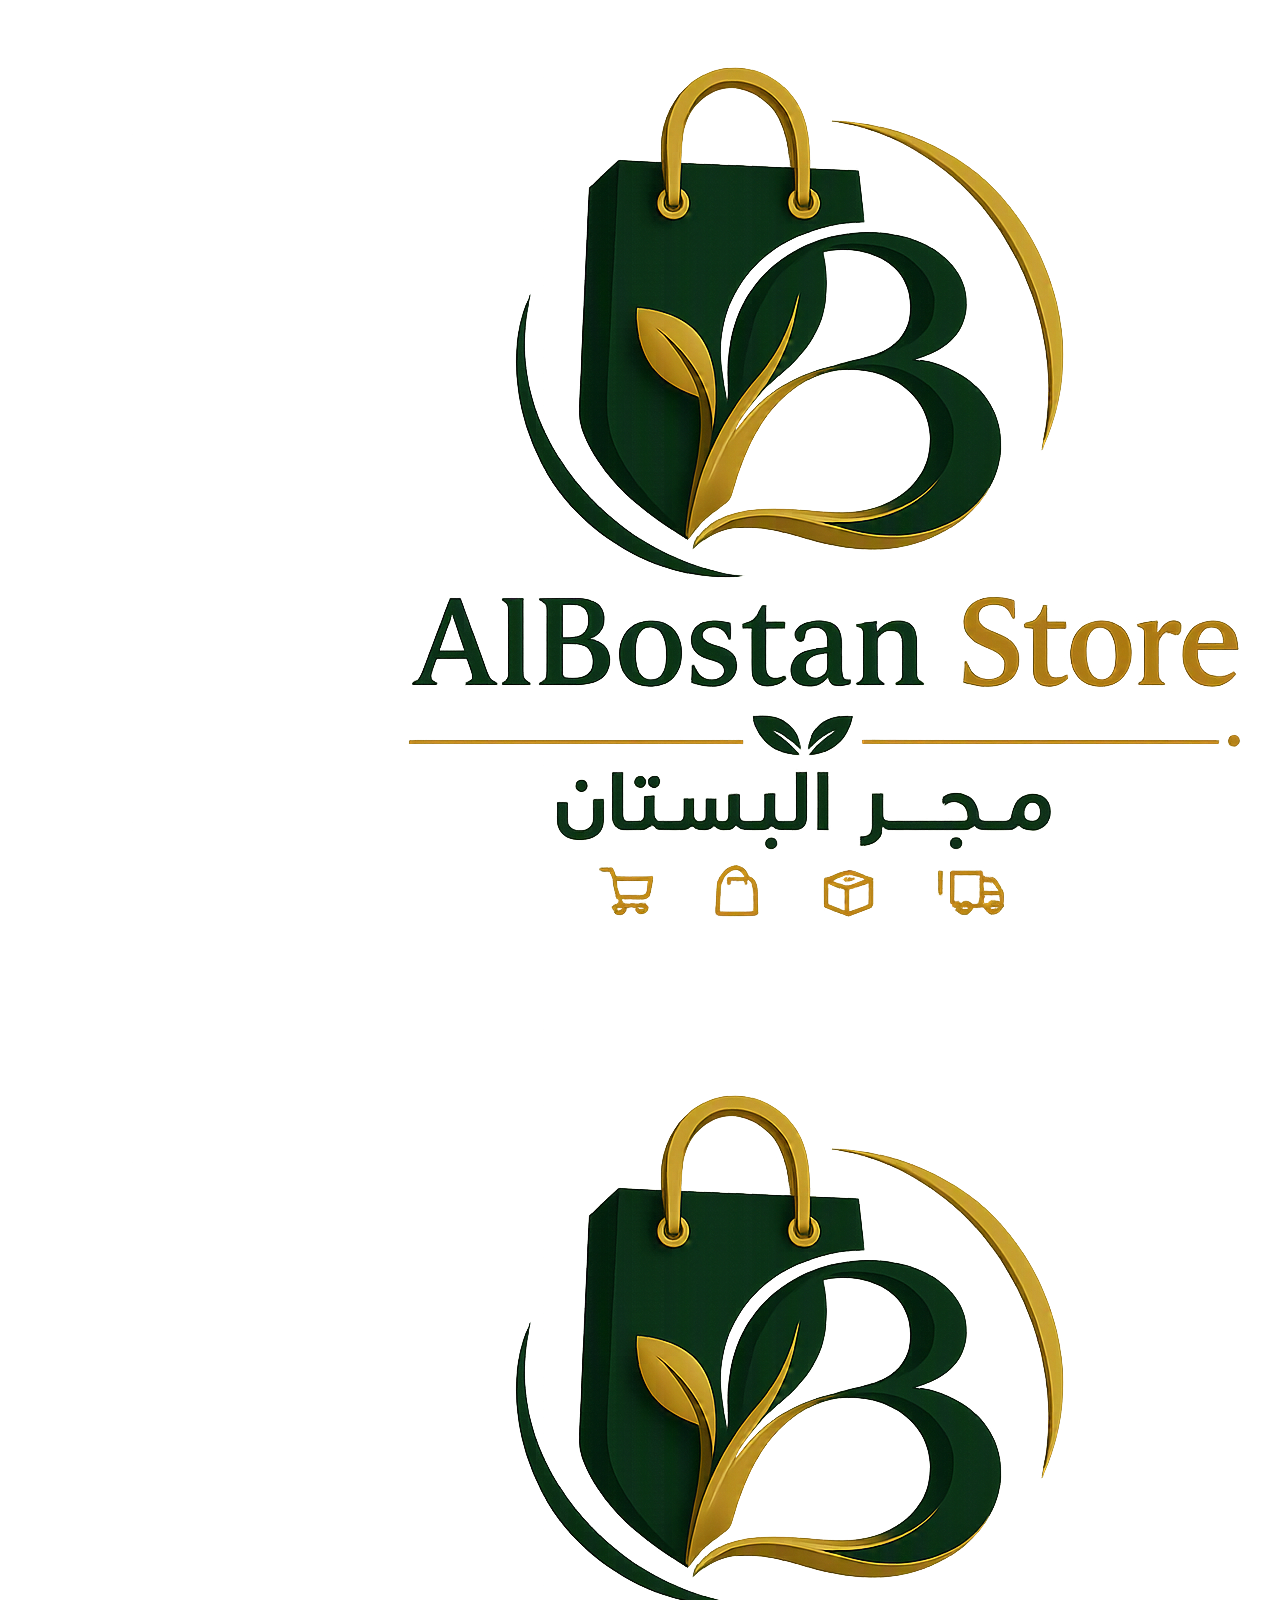
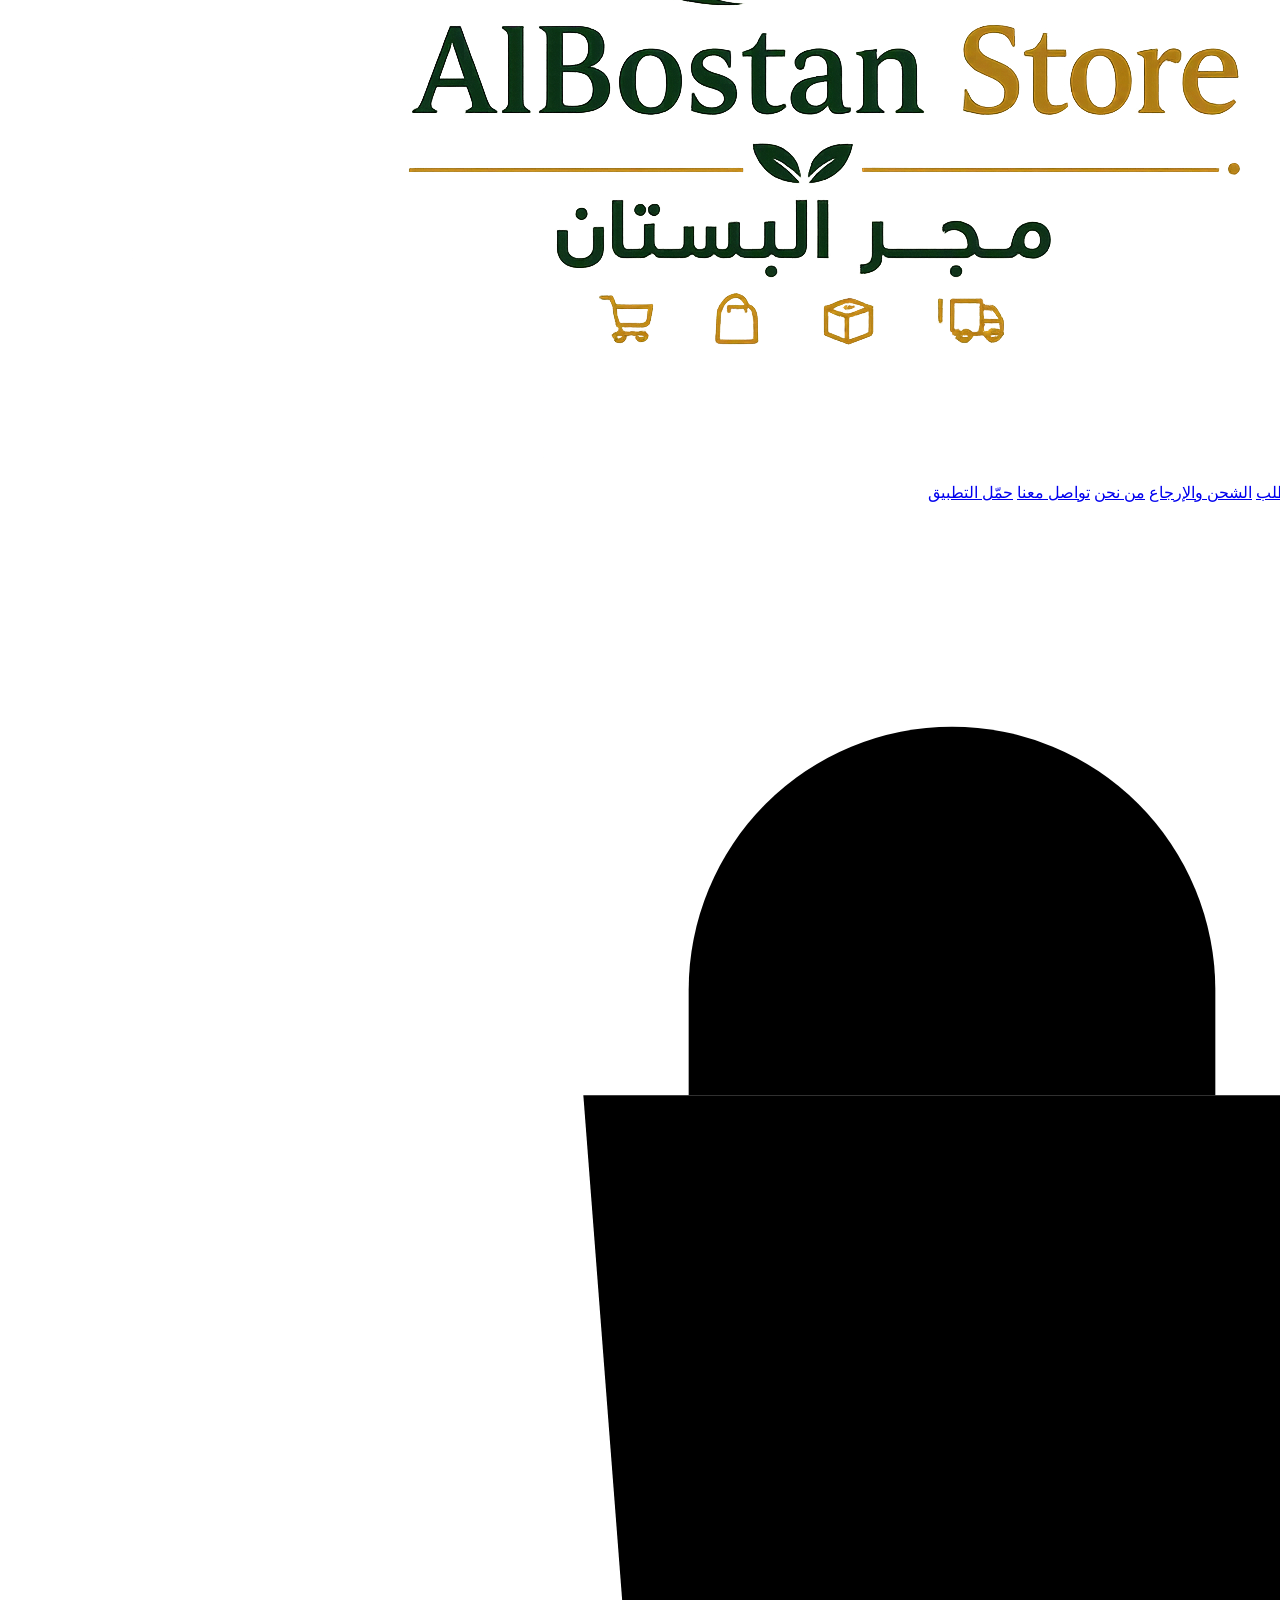
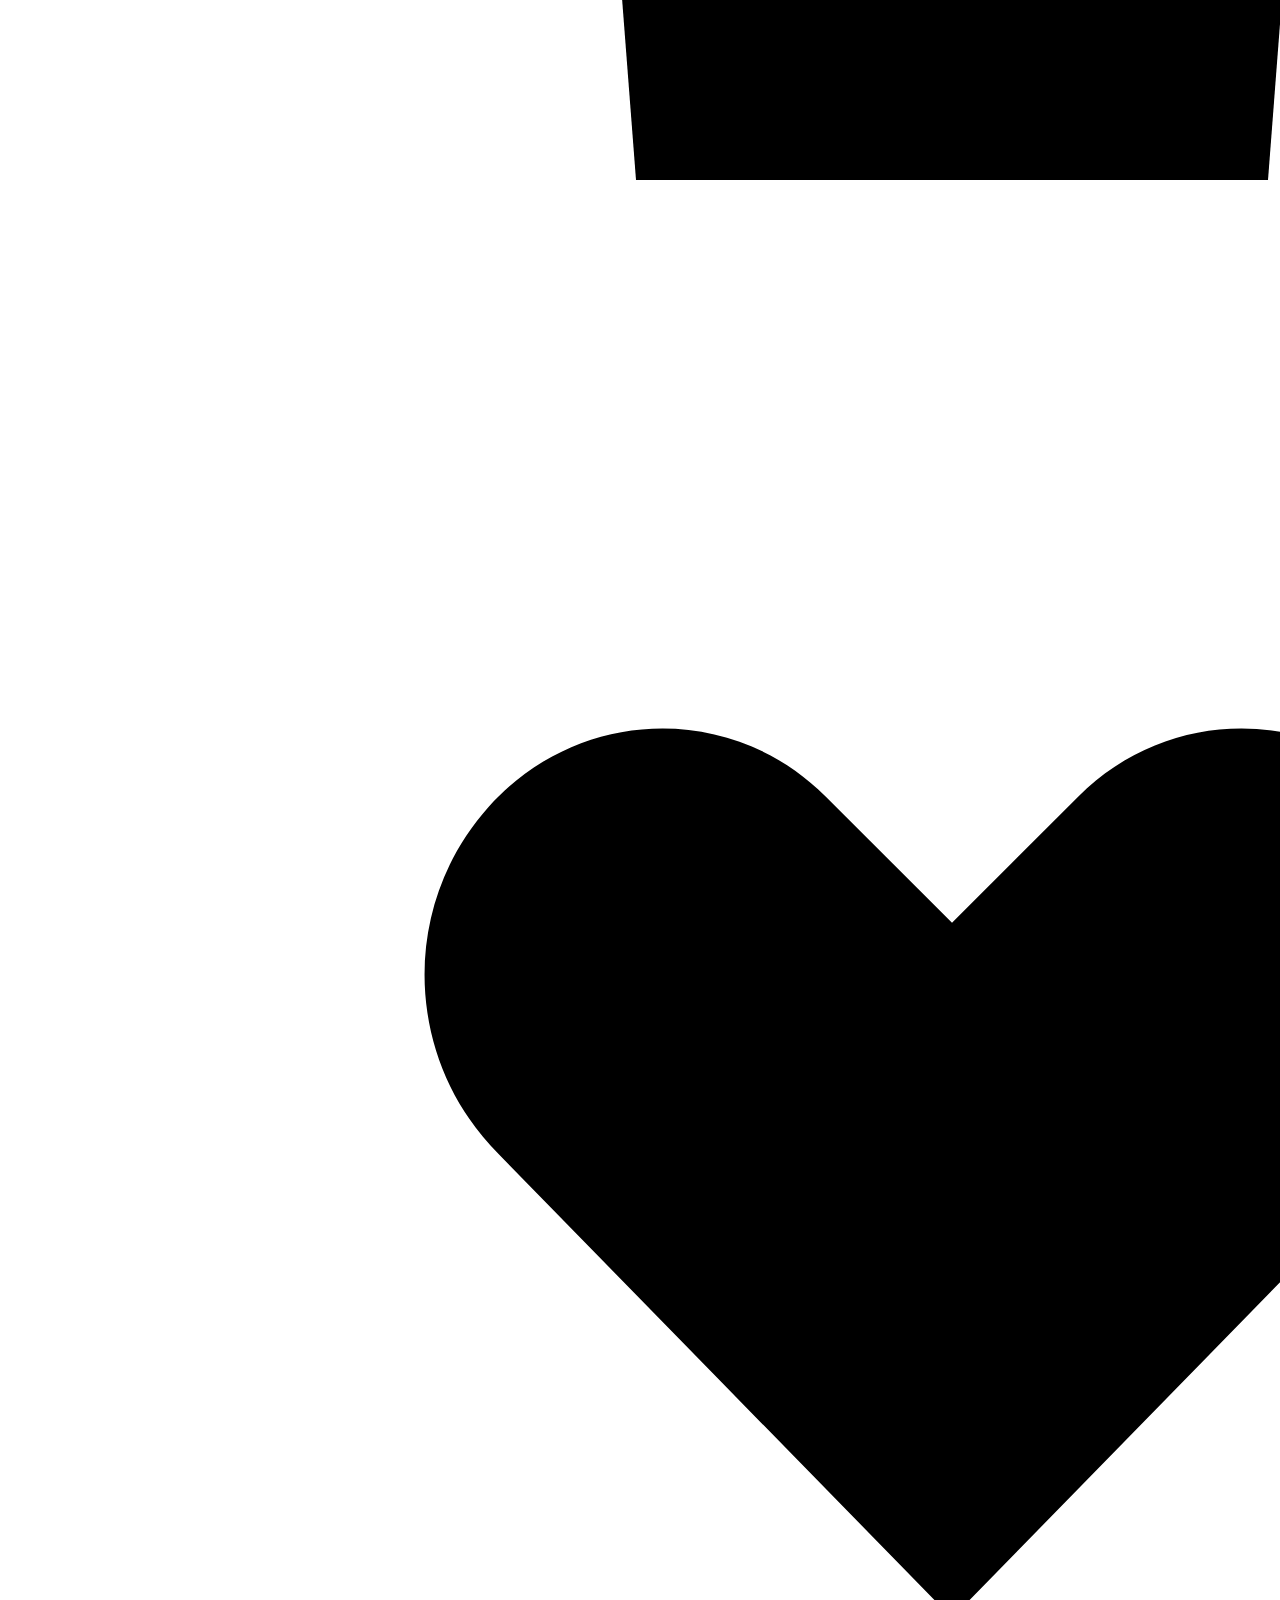
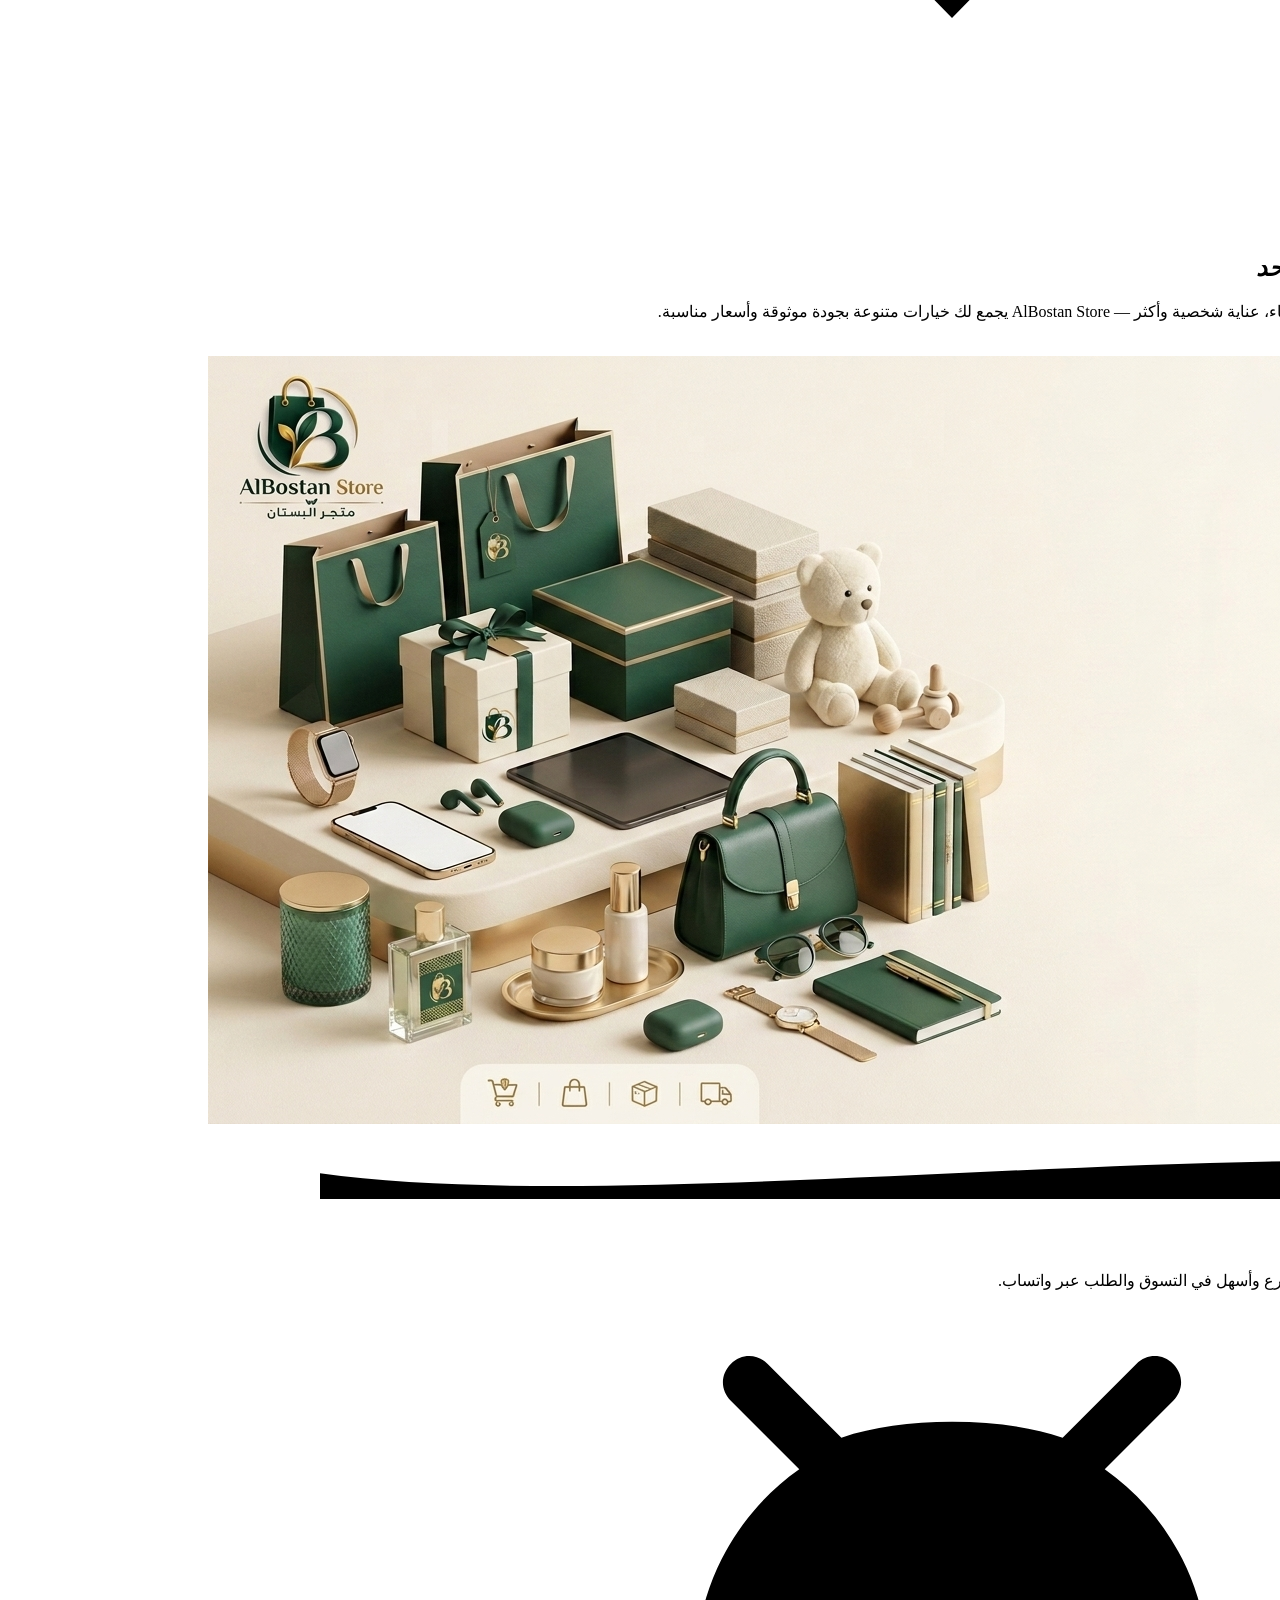
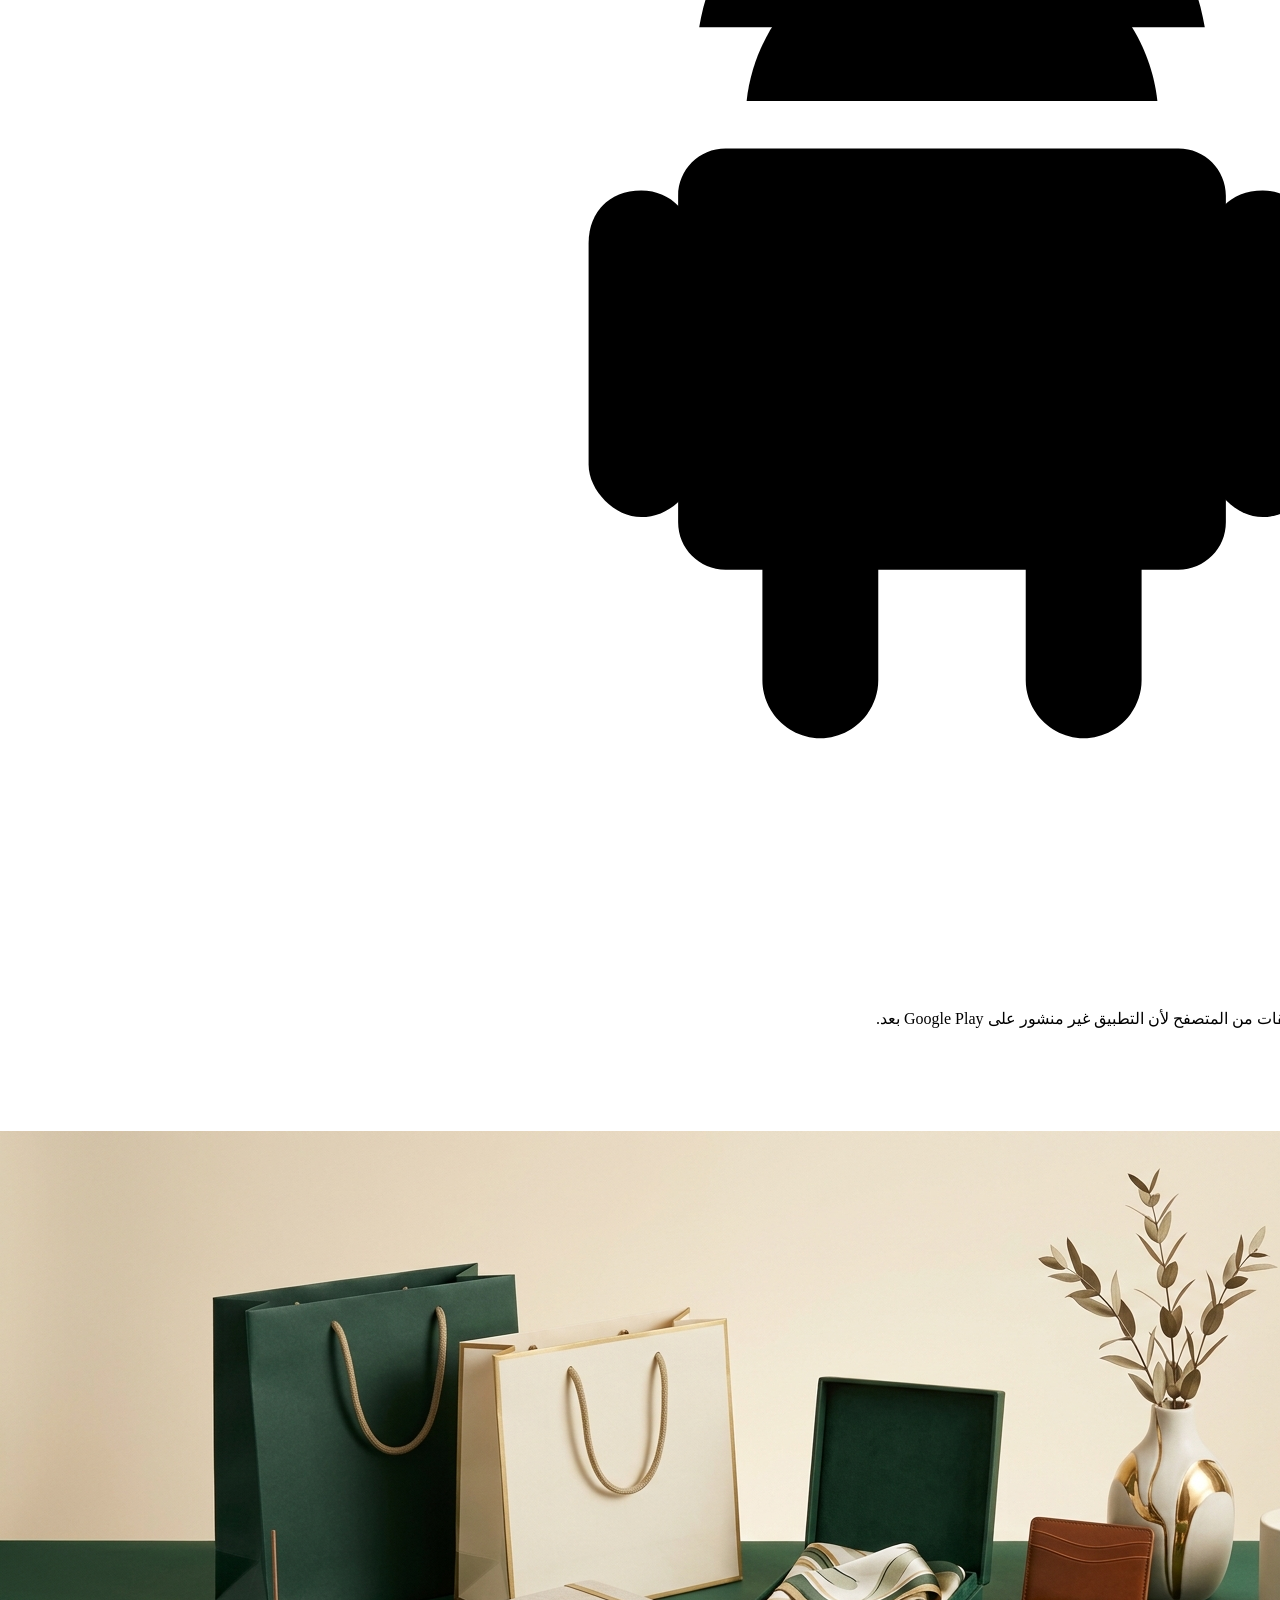
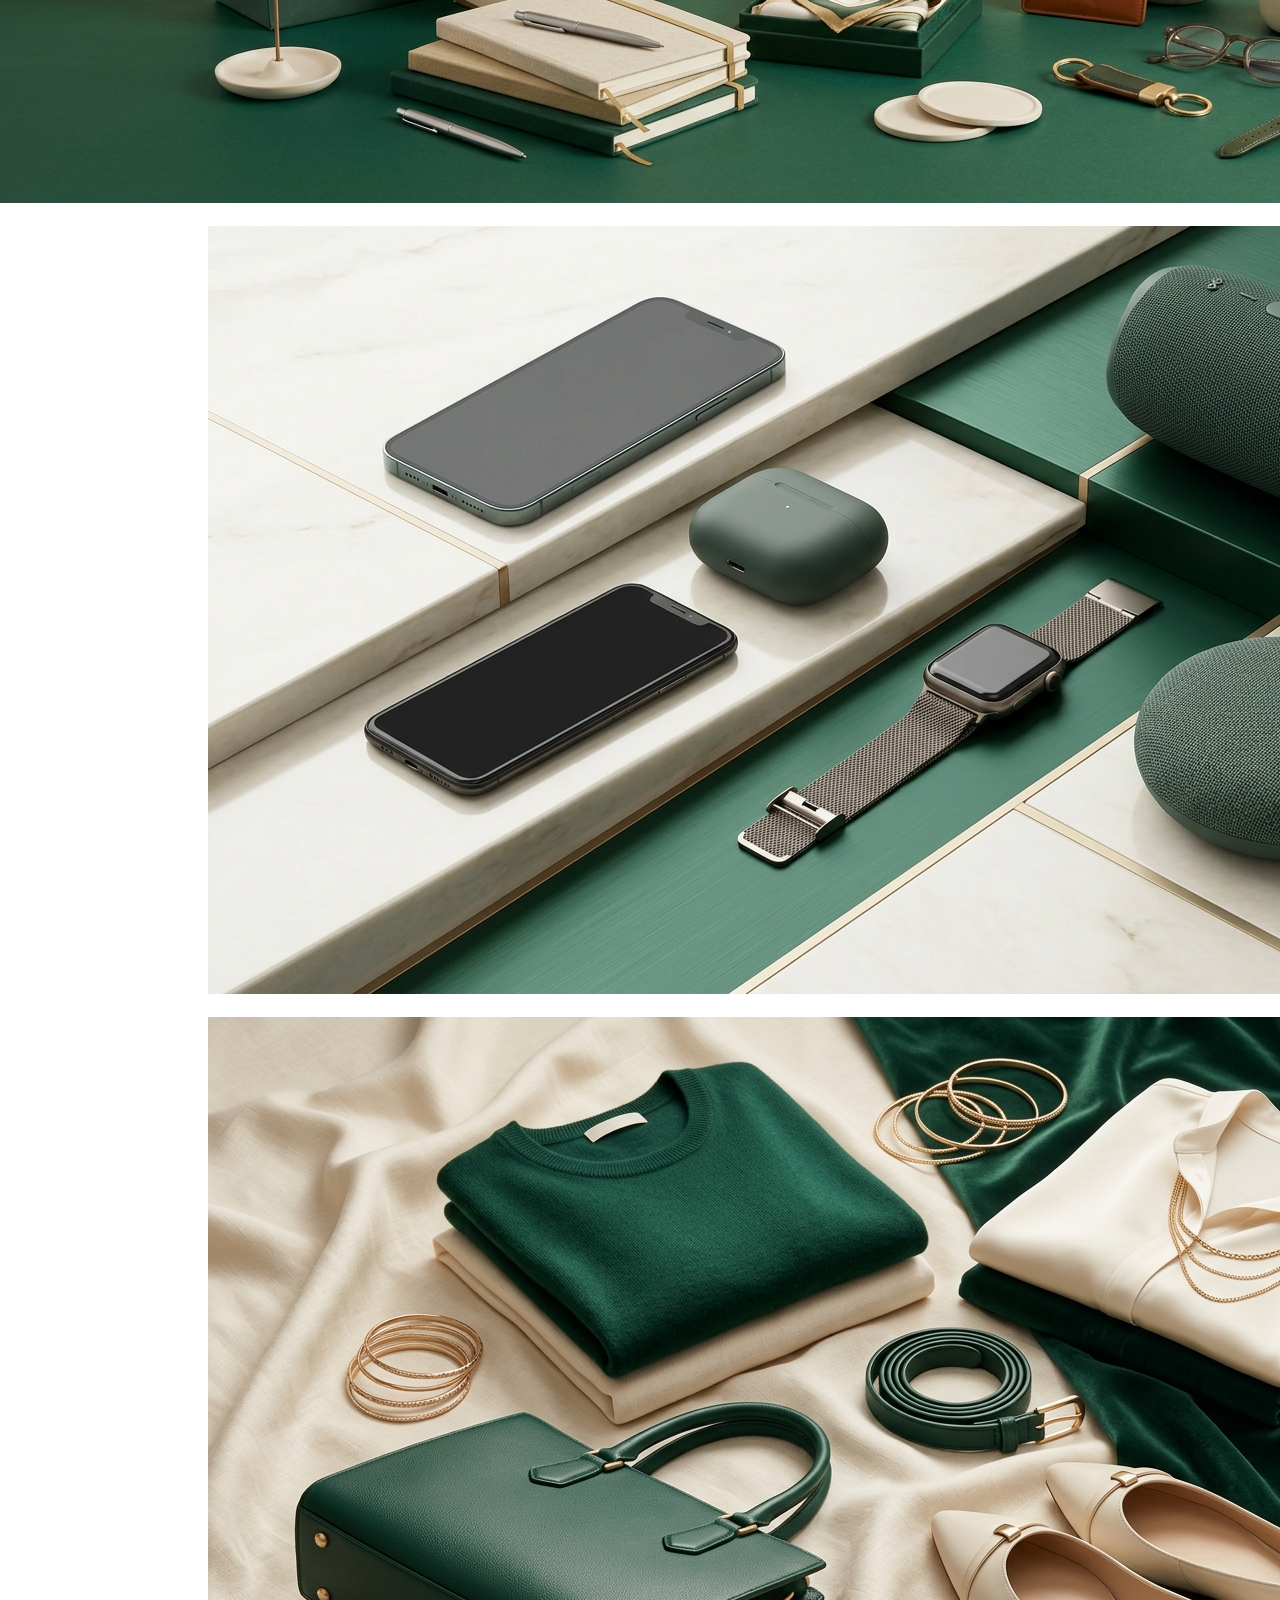
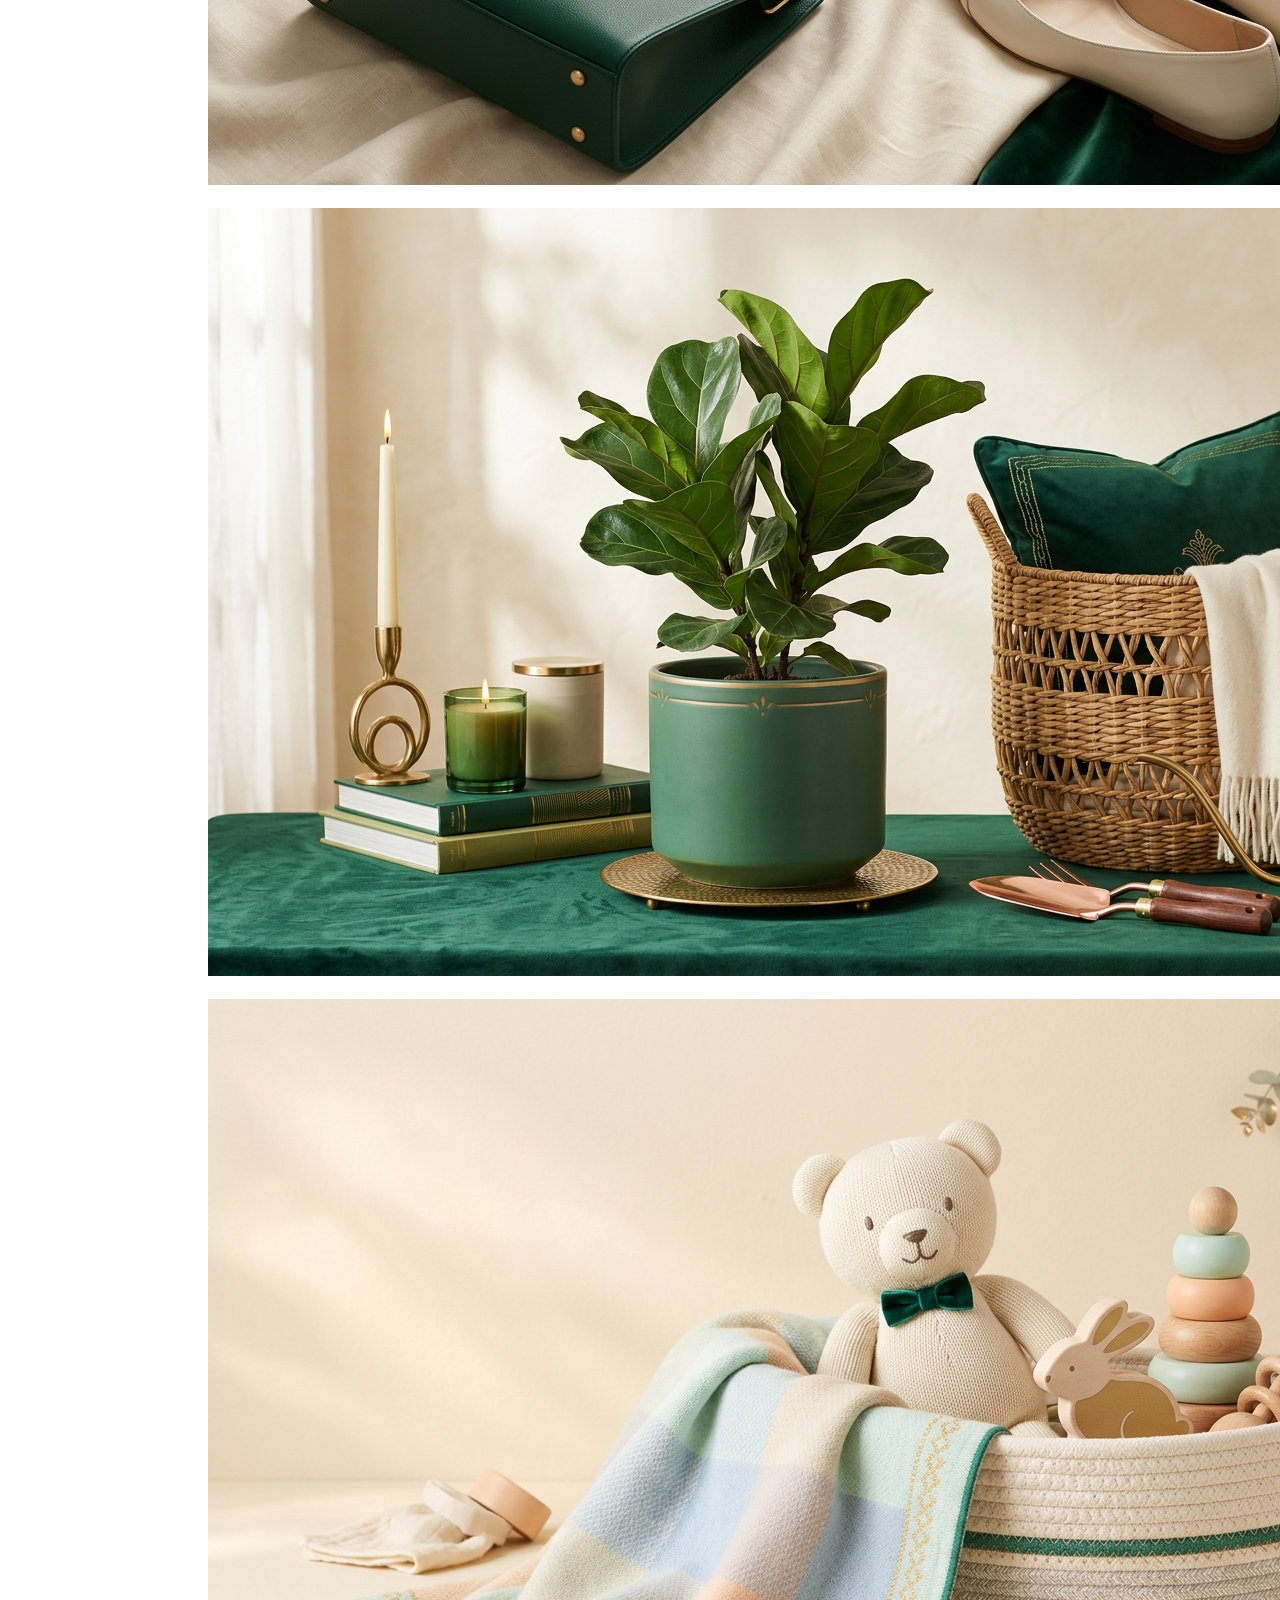
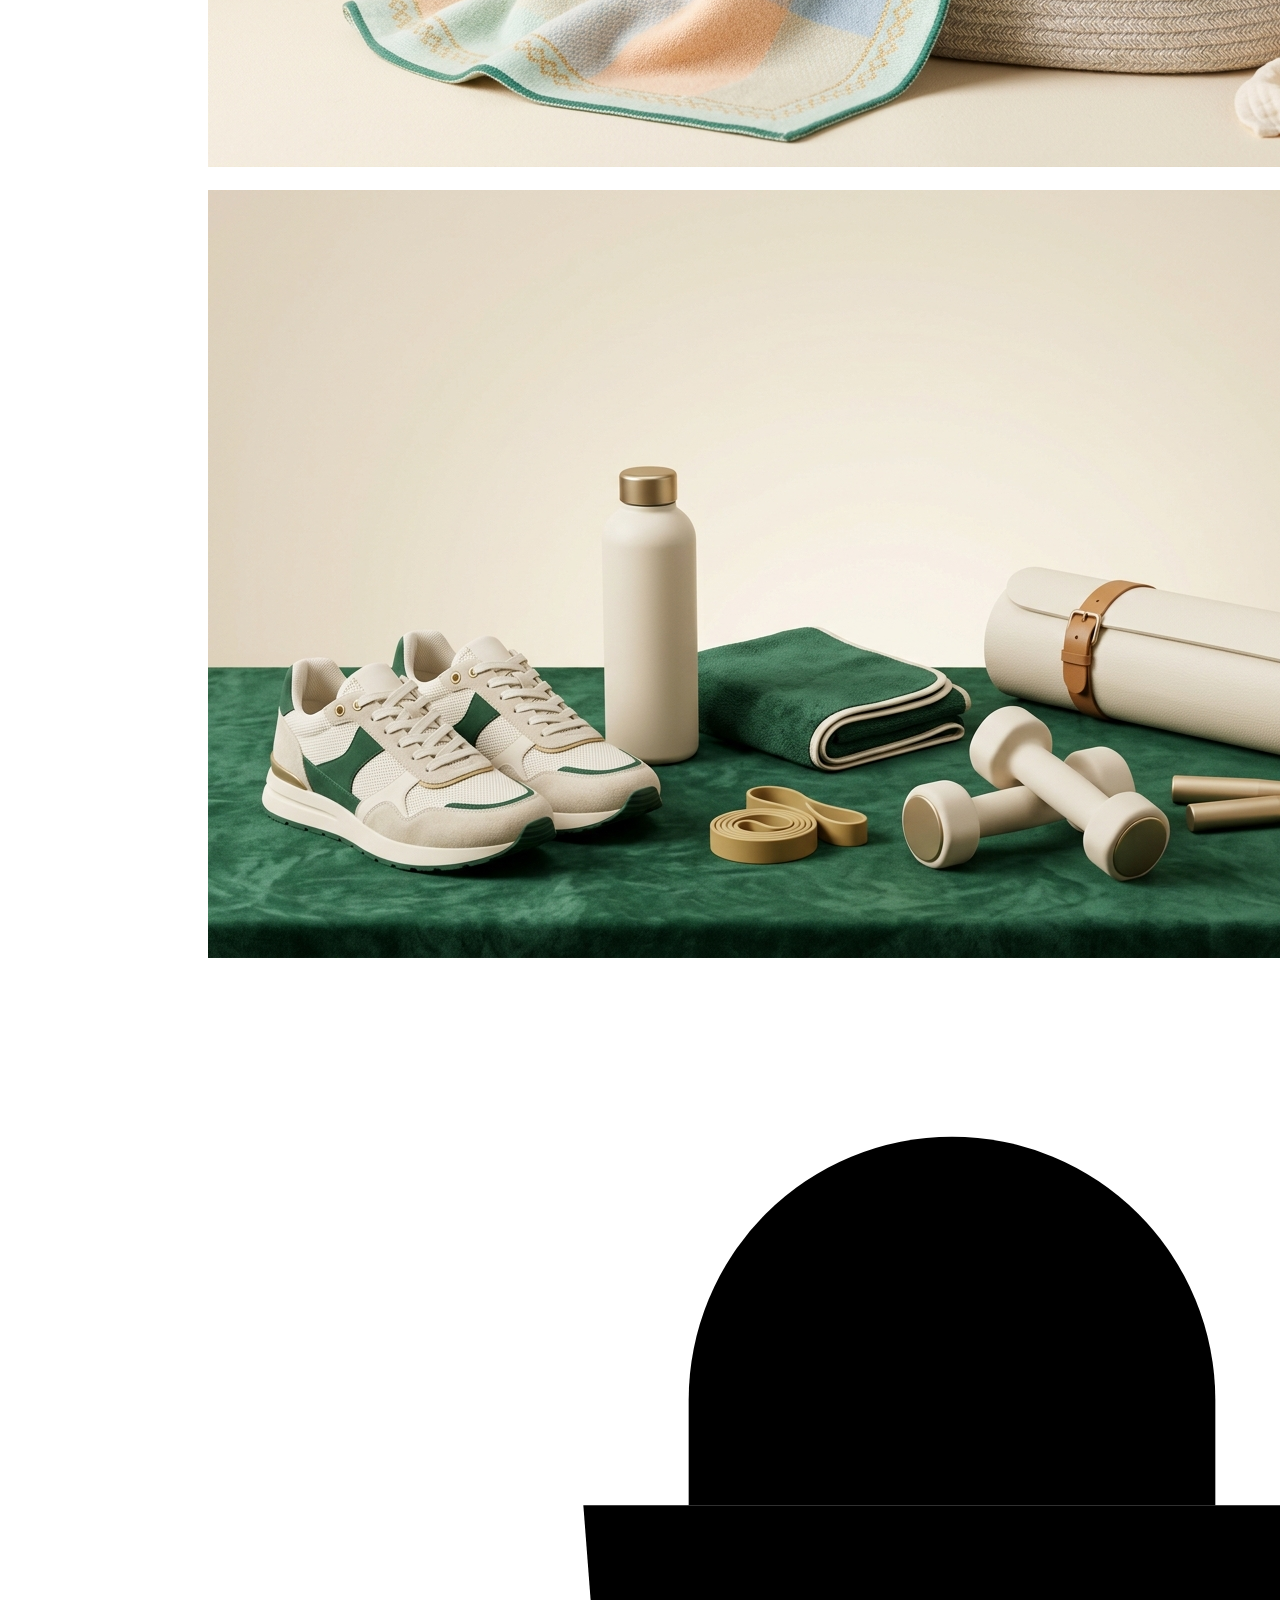
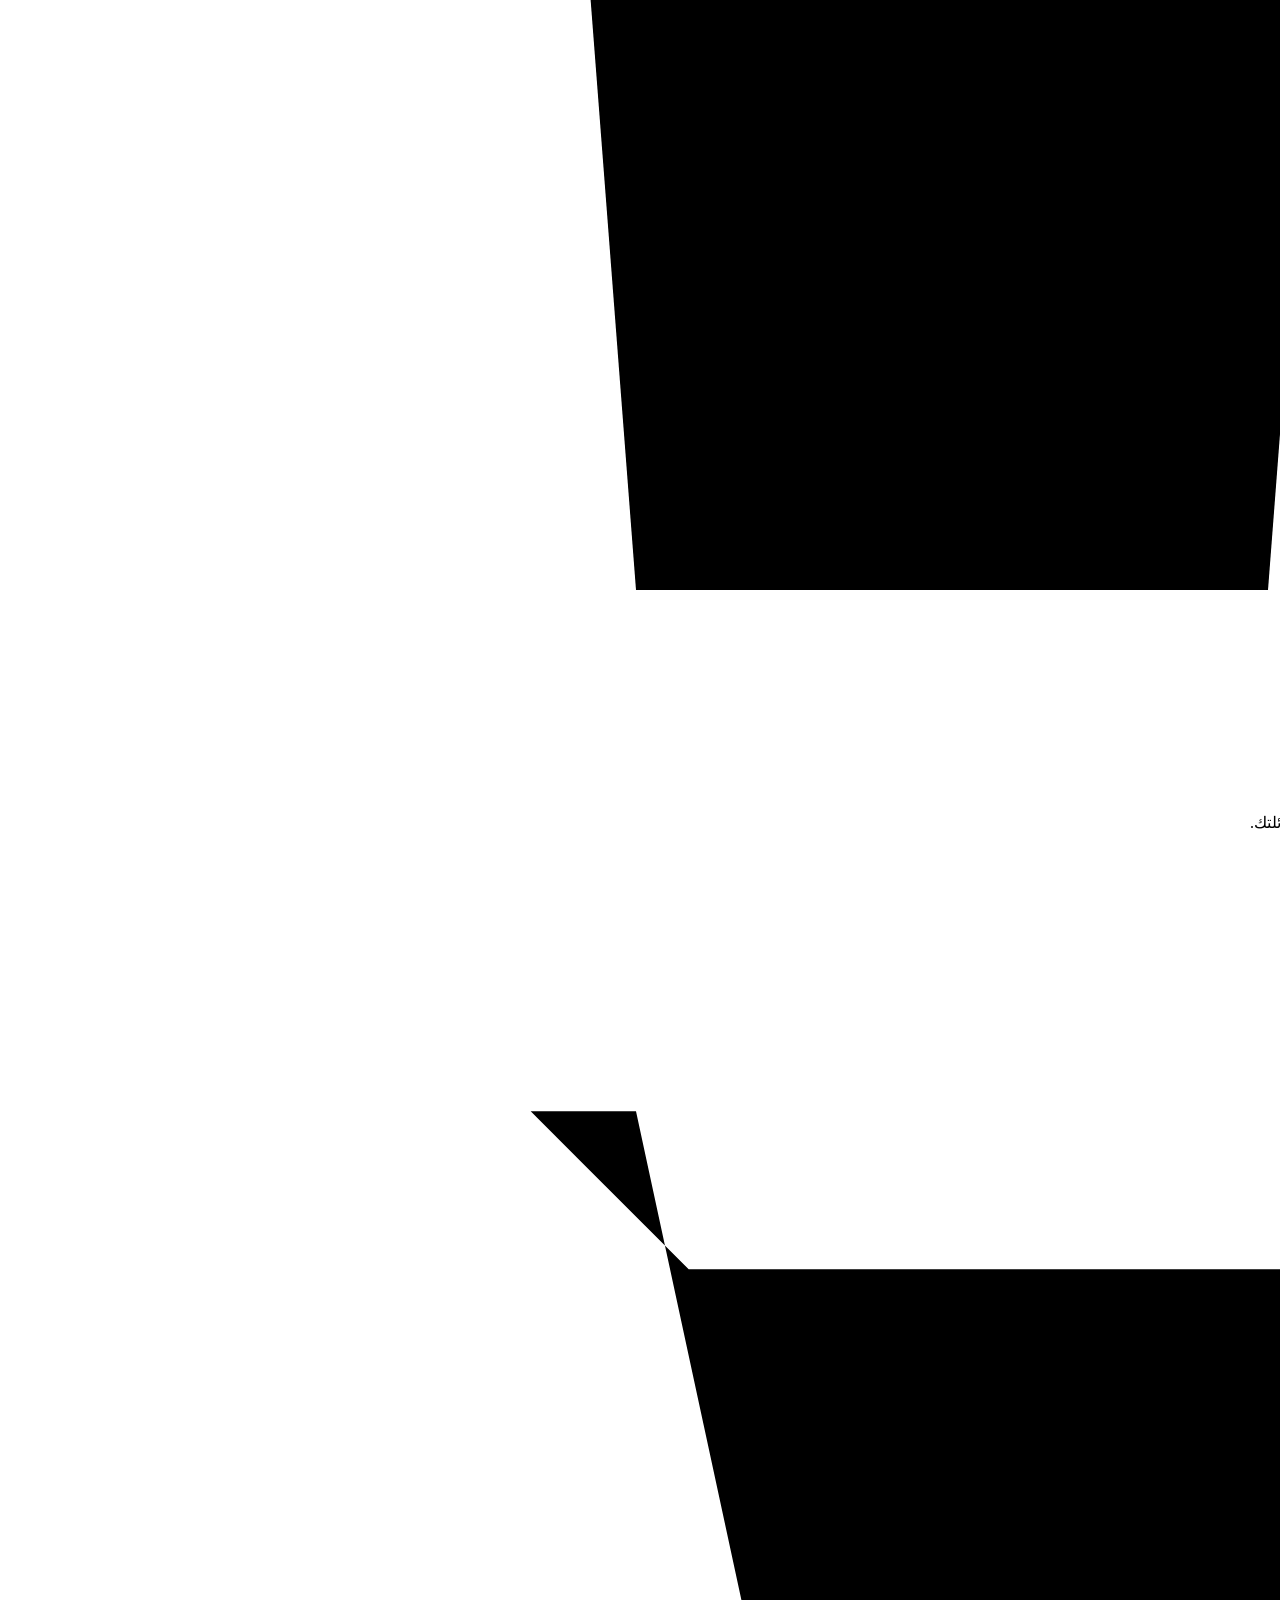
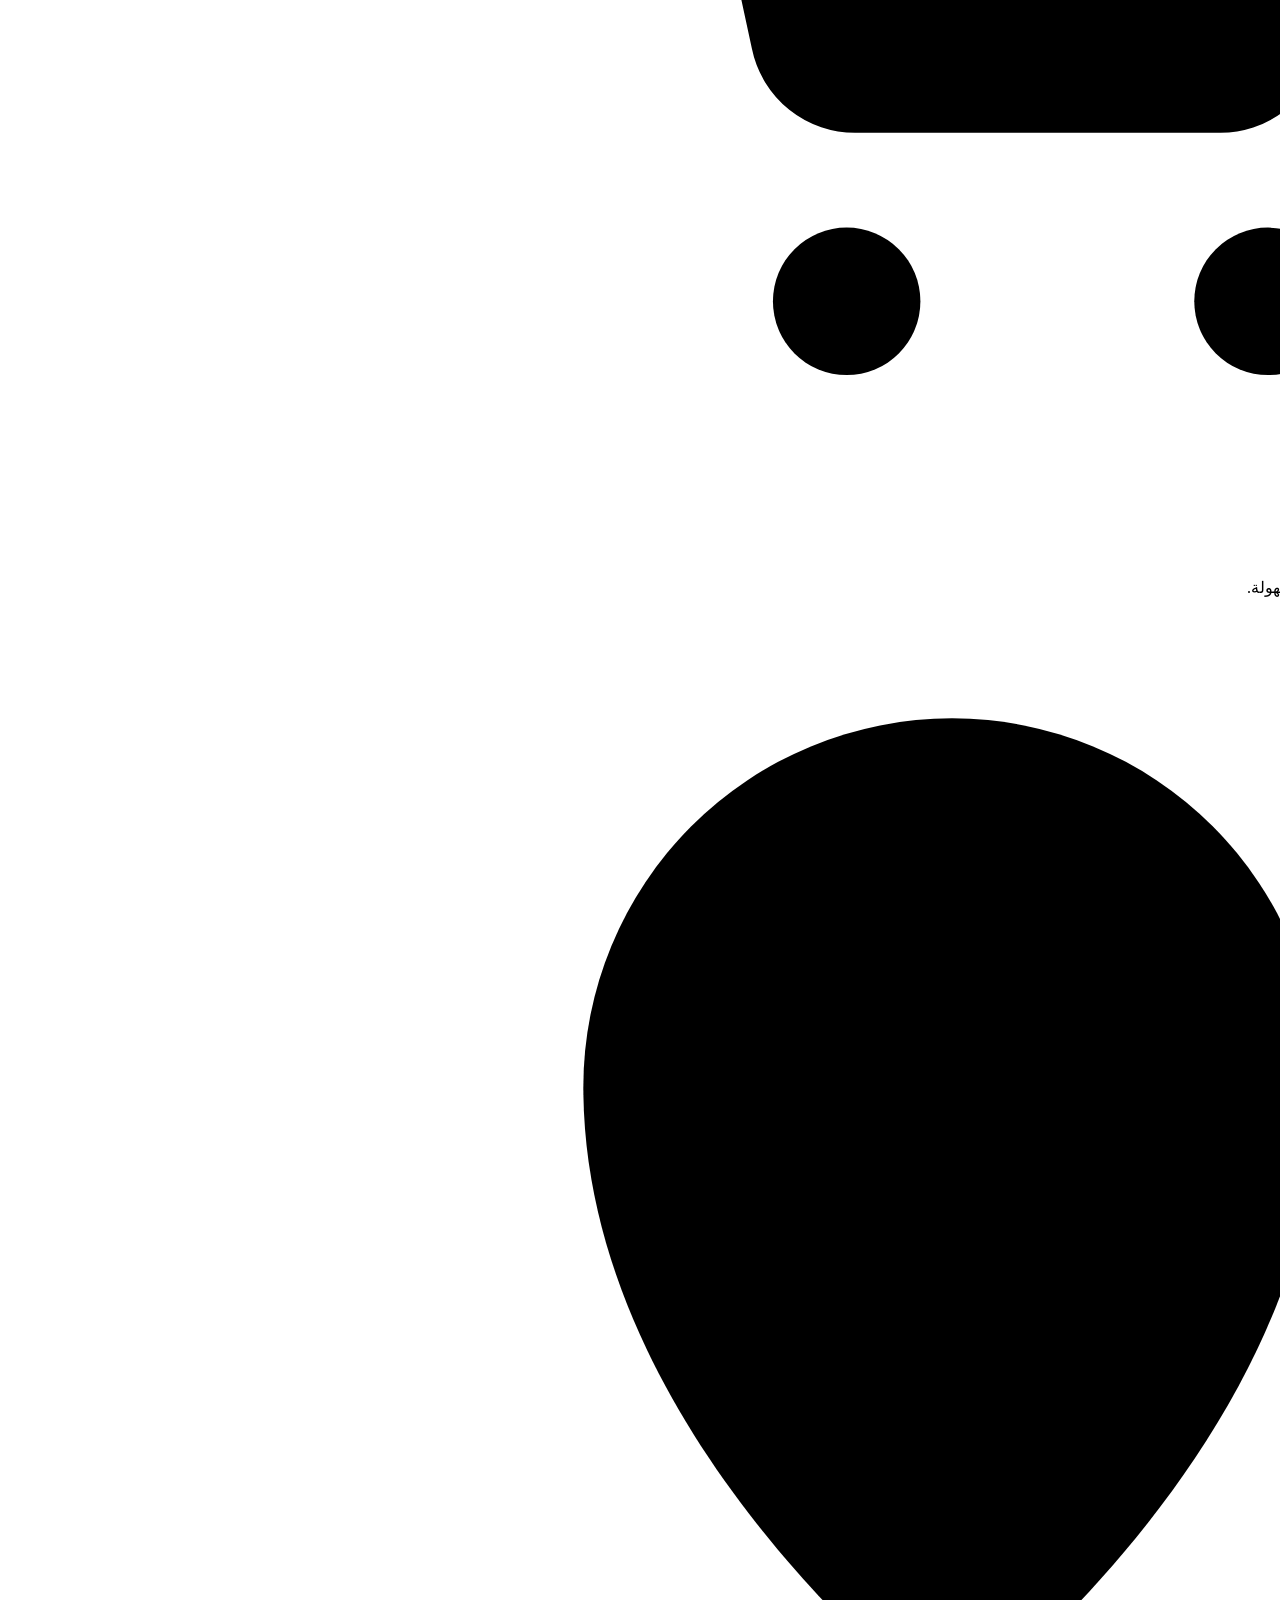
==== commit 0a62e2ae: "Update index.html" ====
--- a/index.html
+++ b/index.html
@@ -8,85 +8,50 @@
 <meta name="description" content="متجر البستان الإلكتروني المتنوع في الإمارات - منتجات مختارة للعائلة والمنزل بأفضل الأسعار وبخدمة توصيل سريعة.">
 <link rel="canonical" href="https://albostanstore.online">
 
+<!-- Open Graph / SEO -->
 <meta property="og:type" content="website">
 <meta property="og:url" content="https://albostanstore.online">
 <meta property="og:title" content="AlBostan Store | متجرك المتنوع">
 <meta property="og:description" content="متجر البستان الإلكتروني المتنوع في الإمارات - منتجات مختارة للعائلة والمنزل بأفضل الأسعار.">
 <meta property="og:image" content="108579.png">
-
 <meta property="twitter:card" content="summary_large_image">
 <meta property="twitter:url" content="https://albostanstore.online">
 <meta property="twitter:title" content="AlBostan Store | متجرك المتنوع">
 <meta property="twitter:description" content="متجر البستان الإلكتروني المتنوع في الإمارات - منتجات مختارة للعائلة والمنزل بأفضل الأسعار.">
 <meta property="twitter:image" content="108579.png">
 
+<!-- Local SEO Schema.org -->
+<script type="application/ld+json">
+{
+  "@context": "https://schema.org",
+  "@type": "Store",
+  "name": "AlBostan Store",
+  "image": "108579.png",
+  "url": "https://albostanstore.online",
+  "telephone": "+971501554132",
+  "address": {
+    "@type": "PostalAddress",
+    "addressCountry": "AE"
+  },
+  "openingHoursSpecification": {
+    "@type": "OpeningHoursSpecification",
+    "dayOfWeek": ["Monday", "Tuesday", "Wednesday", "Thursday", "Friday", "Saturday", "Sunday"],
+    "opens": "09:00",
+    "closes": "22:00"
+  }
+}
+</script>
+
+<!-- Google Analytics -->
 <script async src="https://www.googletagmanager.com/gtag/js?id=G-THWNP61B6M"></script>
 <script>
-
-  const OWNER = 'hassansyrn-cmyk';
-  const REPO = 'albostan-store';
-  const BRANCH = 'main';
-  const PRODUCTS_PATH = 'products.json';
-  const COUPONS_PATH = 'coupons.json';
-
-  function b64DecodeUnicode(str) { 
-    try {
-      return decodeURIComponent(atob(str).split('').map(c => '%' + ('00' + c.charCodeAt(0).toString(16)).slice(-2)).join('')); 
-    } catch(e) { return atob(str); }
-  }
-
-  async function loadDataFromGitHub() {
-    try {
-      const pRes = await fetch(`https://api.github.com/repos/${OWNER}/${REPO}/contents/${PRODUCTS_PATH}?ref=${BRANCH}&_cb=${Date.now()}`);
-      if(pRes.ok) {
-        const pData = await pRes.json();
-        const products = JSON.parse(b64DecodeUnicode(pData.content));
-        if(Array.isArray(products)) renderProductsFromSheet(products);
-      }
-      const cRes = await fetch(`https://api.github.com/repos/${OWNER}/${REPO}/contents/${COUPONS_PATH}?ref=${BRANCH}&_cb=${Date.now()}`);
-      if(cRes.ok) {
-        const cData = await cRes.json();
-        localStorage.setItem('albostan_coupons', b64DecodeUnicode(cData.content));
-      }
-    } catch(e) {}
-  }
-
   window.dataLayer = window.dataLayer || [];
   function gtag(){dataLayer.push(arguments);}
   gtag('js', new Date());
   gtag('config', 'G-THWNP61B6M');
-
-  
-  // ===== SCROLL REVEAL FUNCTIONALITY =====
-  (function() {
-    const revealElements = () => {
-      const elements = document.querySelectorAll('.scroll-reveal');
-      elements.forEach(el => {
-        const rect = el.getBoundingClientRect();
-        const isVisible = rect.top < window.innerHeight - 100;
-        if (isVisible) {
-          el.classList.add('visible');
-        }
-      });
-    };
-    
-    // Trigger on load
-    window.addEventListener('load', revealElements);
-    // Trigger on scroll with debounce
-    let ticking = false;
-    window.addEventListener('scroll', () => {
-      if (!ticking) {
-        window.requestAnimationFrame(() => {
-          revealElements();
-          ticking = false;
-        });
-        ticking = true;
-      }
-    });
-  })();
-  // ===== END SCROLL REVEAL =====
 </script>
 
+<!-- PWA & Icons -->
 <link rel="manifest" href="manifest.json">
 <meta name="theme-color" content="#1F5E3B">
 <link rel="icon" type="image/png" sizes="32x32" href="/icon-192.png">
@@ -96,1874 +61,11 @@
 <meta name="apple-mobile-web-app-status-bar-style" content="black-translucent">
 <meta name="apple-mobile-web-app-title" content="AlBostan Store">
 
+<!-- Fonts & CSS -->
 <link rel="preconnect" href="https://fonts.googleapis.com">
+<link rel="preconnect" href="https://fonts.gstatic.com" crossorigin>
 <link href="https://fonts.googleapis.com/css2?family=Tajawal:wght@400;500;700;800&family=El+Messiri:wght@500;600;700&display=swap" rel="stylesheet">
-<style>
-  :root{
-    --cream:#F5F7F5;
-    --soil:#181A19;
-    --clay:#1F5E3B;
-    --olive:#1F5E3B;
-    --sand:#E8ECE9;
-    --gold:#C9A227;
-    --white:#FFFFFF;
-    --radius:22px;
-  }
-  *{margin:0;padding:0;box-sizing:border-box;}
-  html{scroll-behavior:smooth;}
-  body{
-    font-family:'Tajawal',sans-serif;
-    background:var(--cream);
-    color:var(--soil);
-    overflow-x:hidden;
-  }
-  .display{font-family:'El Messiri',serif;}
-  a{text-decoration:none;color:inherit;}
-  ul{list-style:none;}
-  button{cursor:pointer;border:none;font-family:inherit;}
-  img{max-width:100%;}
-
-  header{
-    position:sticky;top:0;z-index:50;
-    background:rgba(245,247,245,0.92);
-    backdrop-filter:blur(8px);
-    border-bottom:1px solid rgba(31,94,59,0.1);
-  }
-  .nav-wrap{
-    max-width:1200px;margin:0 auto;padding:16px 24px;
-    display:flex;align-items:center;justify-content:space-between;gap:24px;
-    position:relative;
-  }
-  .logo{display:flex;align-items:center;}
-  .header-logo-img{height:65px;width:auto;mix-blend-mode:multiply;}
-
-  nav.links{display:flex;gap:28px;font-weight:600;font-size:.98rem;}
-  nav.links a{position:relative;padding:4px 0;transition:color .2s;}
-  nav.links a:hover{color:var(--clay);}
-  .nav-icons{display:flex;align-items:center;gap:14px;position:relative;}
-  .icon-btn{position:relative;width:38px;height:38px;border-radius:50%;background:var(--sand);display:flex;align-items:center;justify-content:center;transition:transform .25s, box-shadow .25s;}
-  .icon-btn:hover{transform:translateY(-3px) scale(1.08) rotate(-6deg);box-shadow:0 8px 16px -6px rgba(0,0,0,.3);}
-  .icon-btn:active{transform:scale(.92);}
-  .lang-btn{
-    width:auto;border-radius:50px;padding:0 16px;font-weight:800;font-size:.85rem;
-    background:var(--soil);color:var(--cream);height:38px;
-  }
-  .lang-btn:hover{transform:translateY(-3px);background:#15452A;}
-
-  @keyframes float{
-    0%,100%{transform:translateY(0) rotate(0deg);}
-    50%{transform:translateY(-14px) rotate(3deg);}
-  }
-  @keyframes pop-in{
-    0%{opacity:0;transform:scale(.6);}
-    100%{opacity:1;transform:scale(1);}
-  }
-  .cart-count{position:absolute;top:-6px;left:-6px;background:var(--gold);color:#fff;font-size:.65rem;font-weight:700;width:18px;height:18px;border-radius:50%;display:flex;align-items:center;justify-content:center;}
-  .menu-toggle{display:none;background:none;font-size:1.6rem;color:var(--soil);}
-
-  .account-dropdown{
-    position:absolute;top:50px;left:0;background:var(--white);border-radius:16px;
-    box-shadow:0 14px 30px -10px rgba(0,0,0,.25);padding:18px;width:220px;
-    display:none;flex-direction:column;gap:10px;z-index:60;
-  }
-  .account-dropdown.open{display:flex;animation:pop-in .2s ease;}
-  .account-dropdown a{font-weight:700;padding:10px 12px;border-radius:10px;background:var(--cream);text-align:center;}
-  .account-dropdown a:hover{background:var(--sand);}
-  .account-dropdown p{font-size:.78rem;opacity:.6;text-align:center;}
-
-  /* --- السلة والمفضلة --- */
-  .cart-overlay, .wishlist-overlay{
-    position:fixed;inset:0;background:rgba(0,0,0,.4);opacity:0;visibility:hidden;
-    transition:opacity .25s;z-index:90;
-  }
-  .cart-overlay.open, .wishlist-overlay.open{opacity:1;visibility:visible;}
-  .cart-drawer, .wishlist-drawer{
-    position:fixed;top:0;left:-380px;width:340px;max-width:88vw;height:100%;
-    background:var(--white);z-index:95;box-shadow:8px 0 30px rgba(0,0,0,.2);
-    transition:left .3s ease;display:flex;flex-direction:column;
-  }
-  .cart-drawer.open, .wishlist-drawer.open{left:0;}
-  html[dir="rtl"] .cart-drawer, html[dir="rtl"] .wishlist-drawer{left:auto;right:-380px;transition:right .3s ease;box-shadow:-8px 0 30px rgba(0,0,0,.2);}
-  html[dir="rtl"] .cart-drawer.open, html[dir="rtl"] .wishlist-drawer.open{right:0;left:auto;}
-  
-  .cart-head, .wishlist-head{display:flex;align-items:center;justify-content:space-between;padding:20px;border-bottom:1px solid var(--sand);}
-  .cart-head h3, .wishlist-head h3{font-family:'El Messiri',serif;font-size:1.3rem;color:var(--clay);}
-  .cart-close, .wishlist-close{background:var(--sand);width:32px;height:32px;border-radius:50%;font-size:1.1rem;color:var(--clay);display:flex;align-items:center;justify-content:center;}
-  .cart-items, .wishlist-items{flex:1;overflow-y:auto;padding:16px 20px;display:flex;flex-direction:column;gap:14px;}
-  .cart-empty, .wishlist-empty{text-align:center;opacity:.6;padding:40px 10px;font-size:.95rem;}
-  .cart-line, .wishlist-line{display:flex;align-items:center;gap:10px;background:var(--cream);border-radius:14px;padding:12px;}
-  .cart-line .ci-emoji, .wishlist-line .ci-emoji{font-size:1.6rem;}
-  .cart-line .ci-info, .wishlist-line .ci-info{flex:1;}
-  .cart-line .ci-info h5, .wishlist-line .ci-info h5{font-size:.92rem;font-weight:700;margin-bottom:4px;}
-  .cart-line .ci-info span, .wishlist-line .ci-info span{font-size:.85rem;color:var(--clay);font-weight:600;}
-  .cart-qty-ctrl{display:flex;align-items:center;gap:6px;background:var(--sand);padding:4px 6px;border-radius:8px;}
-  .cart-qty-ctrl button{background:var(--white);width:22px;height:22px;border-radius:4px;font-weight:bold;font-size:1rem;color:var(--soil);display:flex;align-items:center;justify-content:center;transition:background 0.2s;}
-  .cart-qty-ctrl button:hover{background:#ccc;}
-  .cart-qty-ctrl span{font-size:0.85rem;font-weight:bold;min-width:14px;text-align:center;}
-  .cart-line .ci-remove, .wishlist-line .ci-remove{background:none;color:#e63946;font-size:1.4rem;font-weight:700;margin-inline-start:4px;}
-  .cart-foot{padding:18px 20px;border-top:1px solid var(--sand);}
-  .cart-total{display:flex;justify-content:space-between;font-weight:800;margin-bottom:14px;font-size:1.05rem;color:var(--clay);}
-  .cart-foot .btn-primary{width:100%;text-align:center;display:block;}
-  
-  .wishlist-actions{display:flex;gap:6px;margin-top:8px;}
-  .wishlist-actions button, .wishlist-actions a{flex:1;padding:6px;font-size:0.78rem;border-radius:6px;text-align:center;font-weight:700;}
-  .wl-add-cart{background:var(--clay);color:#fff;}
-  .wl-wa-order{background:#25D366;color:#fff;}
-
-  /* --- Toast --- */
-  .toast{
-    position:fixed;
-    bottom:30px;
-    left:50%;
-    transform:translateX(-50%) translateY(20px);
-    background:var(--clay);
-    color:#fff;
-    padding:12px 22px;
-    border-radius:50px;
-    font-size:.9rem;
-    opacity:0;
-    pointer-events:none;
-    transition:.3s;
-    z-index:999;
-    box-shadow:0 10px 24px rgba(31,94,59,.3);
-    text-align:center;
-    white-space:nowrap;
-  }
-  .toast.show{
-    opacity:1;
-    transform:translateX(-50%) translateY(0);
-  }
-
-  .hero{
-    max-width:1200px;margin:0 auto;padding:64px 24px 90px;
-    display:grid;grid-template-columns:1.1fr 1fr;gap:48px;align-items:center;
-    position:relative;
-  }
-  .hero-text h1{font-family:'El Messiri',serif;font-weight:700;font-size:3.4rem;line-height:1.25;color:var(--soil);}
-  .hero-text h1 em{color:var(--gold);font-style:normal;}
-  .hero-text p{margin:22px 0 32px;font-size:1.12rem;line-height:1.9;color:#4A524D;max-width:480px;}
-  .cta-row{display:flex;gap:14px;flex-wrap:wrap;}
-  .btn-primary{
-    background:var(--clay);color:#fff;padding:15px 34px;border-radius:50px;
-    font-weight:700;font-size:1rem;transition:background .2s, transform .2s;
-    box-shadow:0 10px 24px -8px rgba(31,94,59,.4);
-  }
-  .btn-primary:hover{background:#15452A;transform:translateY(-2px);}
-  .btn-ghost{background:transparent;color:var(--clay);padding:15px 28px;border-radius:50px;font-weight:700;border:2px solid var(--clay); transition:all .2s;}
-  .btn-ghost:hover{background:var(--clay);color:var(--white);}
-
-  .hero-visual{position:relative;height:380px;}
-  .blob{position:absolute;border-radius:42% 58% 65% 35% / 45% 40% 60% 55%;background:radial-gradient(circle at 35% 30%,#F0F4F1,#D9E2DC 80%);}
-  .blob.b1{width:320px;height:320px;top:10px;right:30px;}
-  .hero-logo-display{position:absolute;inset:0;display:flex;flex-direction:column;align-items:center;justify-content:center;gap:10px;}
-  .hero-logo-img{width:280px;height:auto;mix-blend-mode:multiply;animation:float 5s ease-in-out infinite;}
-
-  .wave-divider{display:block;width:100%;height:60px;}
-  .wave-divider path{fill:var(--white);}
-
-  .section{max-width:1200px;margin:0 auto;padding:70px 24px;}
-  .section-head{text-align:center;margin-bottom:48px;}
-  .eyebrow{color:var(--gold);font-weight:700;letter-spacing:1px;font-size:.9rem;}
-  .section-head h2{font-family:'El Messiri',serif;font-size:2.4rem;margin-top:8px;color:var(--clay);}
-
-  .categories{background:var(--white);}
-  .cat-grid{display:grid;grid-template-columns:repeat(6,1fr);gap:20px;}
-  .cat-item{display:flex;flex-direction:column;align-items:center;gap:14px;text-align:center;transition:transform .25s;}
-  .cat-item:hover{transform:translateY(-6px);}
-  .cat-circle{
-    width:96px;height:96px;border-radius:50%;
-    display:flex;align-items:center;justify-content:center;font-size:2.2rem;
-    box-shadow:0 12px 22px -10px rgba(31,94,59,.25);
-    transition:transform .35s cubic-bezier(.34,1.56,.64,1);
-  }
-  .cat-item:hover .cat-circle{transform:scale(1.12) rotate(-8deg);}
-  .cat-item span{font-weight:700;font-size:.92rem;color:var(--soil);}
-
-  .promo{
-    background:linear-gradient(120deg,#153B24,#1F5E3B);
-    color:var(--cream);border-radius:32px;max-width:1200px;margin:0 auto;
-    padding:48px 50px;display:flex;align-items:center;justify-content:space-between;
-    gap:30px;flex-wrap:wrap;
-  }
-  .promo h3{font-family:'El Messiri',serif;font-size:2.1rem;color:var(--gold);}
-  .promo p{margin-top:10px;opacity:.85;max-width:420px;}
-  .promo .btn-primary{background:var(--gold);color:#fff;box-shadow:none;}
-  .promo .btn-primary:hover{background:#B38F1F;}
-
-  .why-grid{display:grid;grid-template-columns:repeat(4,1fr);gap:24px;}
-  .why-card{
-    background:var(--white);border-radius:var(--radius);padding:30px 22px;text-align:center;
-    box-shadow:0 6px 18px -10px rgba(31,94,59,.15);transition:transform .25s;
-  }
-  .why-card:hover{transform:translateY(-6px);}
-  .why-icon{font-size:2.4rem;margin-bottom:14px;}
-  .why-card h4{font-family:'El Messiri',serif;font-size:1.08rem;margin-bottom:8px;color:var(--clay);}
-  .why-card p{font-size:.88rem;color:#4A524D;line-height:1.7;}
-
-  .info-grid{display:grid;grid-template-columns:repeat(3,1fr);gap:24px;}
-  .info-card{background:var(--sand);border-radius:var(--radius);padding:28px 24px;}
-  .info-card h4{font-family:'El Messiri',serif;font-size:1.05rem;margin-bottom:10px;color:var(--clay);}
-  .info-card p{font-size:.9rem;color:#4A524D;line-height:1.75;}
-
-  /* --- البحث والتصفية المتطورة --- */
-  .search-filter-wrap{
-    margin-bottom:40px;
-    display:flex;
-    flex-direction:column;
-    align-items:center;
-    gap:20px;
-  }
-  .search-box{
-    width:100%;
-    max-width:600px;
-    position:relative;
-  }
-  .search-box input{
-    width:100%;
-    padding:14px 20px;
-    border-radius:50px;
-    border:2px solid var(--sand);
-    font-family:inherit;
-    font-size:1rem;
-    background:var(--white);
-    outline:none;
-    transition:border-color 0.3s;
-  }
-  .search-box input:focus{
-    border-color:var(--clay);
-  }
-  
-  .advanced-filters {
-    display:flex;
-    flex-wrap:wrap;
-    justify-content:center;
-    align-items:center;
-    gap:12px;
-    width:100%;
-    max-width:900px;
-  }
-  .advanced-filters input, .advanced-filters select {
-    padding:10px 16px;
-    border-radius:50px;
-    border:2px solid var(--sand);
-    font-family:inherit;
-    font-size:0.95rem;
-    background:var(--white);
-    outline:none;
-    transition:border-color 0.3s;
-    flex:1;
-    min-width:140px;
-  }
-  .advanced-filters input:focus, .advanced-filters select:focus {
-    border-color:var(--clay);
-  }
-  
-  .available-filter-label {
-    display:flex;
-    align-items:center;
-    gap:8px;
-    font-size:0.92rem;
-    font-weight:700;
-    cursor:pointer;
-    background:var(--white);
-    padding:10px 18px;
-    border-radius:50px;
-    border:2px solid var(--sand);
-    user-select:none;
-  }
-  .available-filter-label input {
-    min-width:auto;
-    flex:none;
-    cursor:pointer;
-    width:16px;
-    height:16px;
-  }
-
-  .filter-reset-btn {
-    padding:10px 20px;
-    font-size:0.95rem;
-    border-radius:50px;
-    flex-shrink:0;
-  }
-
-  .filter-cats{
-    display:flex;
-    flex-wrap:wrap;
-    justify-content:center;
-    gap:10px;
-  }
-  .filter-btn{
-    background:var(--white);
-    border:2px solid var(--sand);
-    padding:8px 18px;
-    border-radius:50px;
-    font-weight:700;
-    font-size:0.9rem;
-    color:var(--clay);
-    transition:all 0.2s;
-  }
-  .filter-btn:hover{
-    background:var(--sand);
-    color:var(--clay);
-  }
-  .filter-btn.active{
-    background:var(--clay);
-    color:var(--white);
-    border-color:var(--clay);
-  }
-  .no-results{
-    text-align:center;
-    font-size:1.1rem;
-    font-weight:700;
-    color:var(--clay);
-    margin-top:20px;
-    display:none;
-    width:100%;
-  }
-
-  .prod-grid{display:grid;grid-template-columns:repeat(4,1fr);gap:26px;}
-  .prod-card{
-    background:var(--white);border-radius:var(--radius);overflow:hidden;
-    box-shadow:0 6px 18px -10px rgba(31,94,59,.15);
-    transition:transform .25s, box-shadow .25s;
-    cursor:pointer;
-    position:relative;
-  }
-  .prod-card:hover{transform:translateY(-6px);box-shadow:0 16px 28px -12px rgba(31,94,59,.25);}
-  .prod-thumb{
-    height:160px;display:flex;align-items:center;justify-content:center;font-size:3.4rem;
-    transition:transform .35s cubic-bezier(.34,1.56,.64,1);
-    position:relative;overflow:hidden;
-  }
-  .prod-card:hover .prod-thumb{transform:scale(1.15) rotate(4deg);}
-  .prod-thumb .prod-img{
-    position:absolute;inset:0;width:100%;height:100%;object-fit:cover;
-  }
-  .prod-thumb .prod-emoji-fallback{
-    display:none;position:absolute;inset:0;align-items:center;justify-content:center;font-size:3.4rem;
-  }
-  .prod-body{padding:18px;}
-  .prod-cat{color:var(--gold);font-size:.78rem;font-weight:700;letter-spacing:.5px;}
-  .prod-body h4{margin:6px 0 6px;font-size:1.02rem;font-weight:700;color:var(--soil);}
-  .prod-foot{display:flex;align-items:center;justify-content:space-between;}
-  .price{font-weight:800;color:var(--clay);font-size:1.1rem;}
-  
-  .price-old{
-    text-decoration:line-through;
-    color:#8CA095;
-    font-size:0.85rem;
-    margin-inline-start:6px;
-    font-weight:500;
-  }
-  .discount-expiry-note{
-    display:block;
-    margin-top:4px;
-    font-size:0.75rem;
-    color:#e63946;
-    font-weight:700;
-    line-height:1.4;
-  }
-  .prod-badge{
-    position:absolute;
-    top:12px;
-    right:12px;
-    background:#e63946;
-    color:#fff;
-    font-size:0.72rem;
-    font-weight:800;
-    padding:4px 10px;
-    border-radius:50px;
-    z-index:2;
-    box-shadow:0 4px 10px rgba(0,0,0,0.15);
-  }
-  html[dir="ltr"] .prod-badge { right:auto; left:12px; }
-
-  .out-of-stock-badge{
-    position:absolute;
-    inset:0;
-    background:rgba(255,255,255,0.75);
-    display:flex;
-    align-items:center;
-    justify-content:center;
-    z-index:3;
-  }
-  .out-of-stock-text{
-    background:var(--clay);
-    color:#fff;
-    padding:6px 14px;
-    border-radius:50px;
-    font-weight:700;
-    font-size:0.8rem;
-  }
-
-  .add-btn{
-    width:38px;height:38px;border-radius:50%;background:var(--gold);color:#fff;
-    font-size:1.3rem;display:flex;align-items:center;justify-content:center;
-    transition:background .2s, transform .2s;
-  }
-  .add-btn:hover{background:#B38F1F;transform:scale(1.15) rotate(90deg);}
-  .add-btn:disabled{
-    background:#ccc;
-    cursor:not-allowed;
-    transform:none !important;
-  }
-  
-  .prod-wishlist-btn{
-    position:absolute;
-    top:12px;
-    left:12px;
-    z-index:4;
-    background:var(--white);
-    width:32px;
-    height:32px;
-    border-radius:50%;
-    display:flex;
-    align-items:center;
-    justify-content:center;
-    font-size:0.95rem;
-    box-shadow:0 4px 10px rgba(0,0,0,0.1);
-    transition:transform 0.2s;
-  }
-  html[dir="ltr"] .prod-wishlist-btn { left:auto; right:12px; }
-  .prod-wishlist-btn:hover{transform:scale(1.15);}
-  .prod-wishlist-btn.active{background:#ffebef;}
-  
-  .prod-rating{
-    color:#FFD700;
-    font-size:0.85rem;
-    margin-bottom:6px;
-    display:flex;
-    gap:2px;
-  }
-
-  /* --- Modal --- */
-  .modal-overlay{
-    position:fixed;
-    inset:0;
-    background:rgba(0,0,0,0.5);
-    backdrop-filter:blur(4px);
-    z-index:100;
-    opacity:0;
-    visibility:hidden;
-    transition:opacity 0.3s, visibility 0.3s;
-    display:flex;
-    justify-content:center;
-    align-items:center;
-    padding:20px;
-  }
-  .modal-overlay.open{
-    opacity:1;
-    visibility:visible;
-  }
-  .modal-box{
-    background:var(--white);
-    border-radius:30px;
-    width:100%;
-    max-width:440px;
-    padding:30px;
-    position:relative;
-    transform:scale(0.9);
-    transition:transform 0.3s cubic-bezier(0.34, 1.56, 0.64, 1);
-    box-shadow:0 20px 40px rgba(0,0,0,0.2);
-    text-align:center;
-    max-height:92vh;
-    overflow-y:auto;
-  }
-  .modal-overlay.open .modal-box{
-    transform:scale(1);
-  }
-  .modal-close{
-    position:absolute;
-    top:16px;
-    left:16px;
-    background:var(--sand);
-    width:34px;
-    height:34px;
-    border-radius:50%;
-    font-size:1.2rem;
-    display:flex;
-    align-items:center;
-    justify-content:center;
-    font-weight:bold;
-    color:var(--clay);
-    z-index:10;
-  }
-  html[dir="ltr"] .modal-close{ left:auto; right:16px; }
-  .modal-emoji{
-    font-size:5rem;
-    margin-bottom:10px;
-    display:inline-block;
-    background:var(--cream);
-    width:120px;
-    height:120px;
-    line-height:130px;
-    border-radius:50%;
-  }
-  .modal-img{
-    width:120px;
-    height:120px;
-    border-radius:50%;
-    object-fit:cover;
-    display:none;
-    margin-bottom:10px;
-  }
-  .modal-cat{
-    font-size:0.85rem;
-    color:var(--gold);
-    font-weight:700;
-    margin-bottom:4px;
-  }
-  .modal-title{
-    font-family:'El Messiri',serif;
-    font-size:1.6rem;
-    margin-bottom:4px;
-    color:var(--clay);
-  }
-  .modal-price{
-    font-size:1.4rem;
-    font-weight:800;
-    color:var(--clay);
-    margin-bottom:12px;
-  }
-  .modal-desc{
-    font-size:0.95rem;
-    color:#4A524D;
-    line-height:1.6;
-    margin-bottom:20px;
-  }
-  
-  .modal-qty-container{
-    display:flex;
-    align-items:center;
-    justify-content:center;
-    gap:12px;
-    margin-bottom:20px;
-  }
-  .modal-qty-label{
-    font-weight:700;
-    font-size:0.9rem;
-    color:var(--soil);
-  }
-
-  .modal-action-btns {
-    display:flex;
-    flex-direction:column;
-    gap:10px;
-  }
-  .modal-add-btn{
-    width:100%;
-    display:flex;
-    align-items:center;
-    justify-content:center;
-    gap:10px;
-  }
-  .modal-direct-wa{
-    background:#25D366;
-    color:#fff;
-    box-shadow:none;
-  }
-  .modal-direct-wa:hover{
-    background:#1ebe57;
-  }
-  
-  .modal-share-btn {
-    background:var(--sand);
-    color:var(--soil);
-    box-shadow:none;
-  }
-  .modal-share-btn:hover {
-    background:#d3d9d5;
-  }
-  
-  .related-products-section {
-    margin-top:24px;
-    padding-top:20px;
-    border-top:1px dashed var(--sand);
-    text-align:start;
-  }
-  .related-products-section h4 {
-    font-family:'El Messiri',serif;
-    color:var(--clay);
-    margin-bottom:12px;
-    font-size:1.1rem;
-  }
-  .related-grid {
-    display:flex;
-    flex-direction:column;
-    gap:8px;
-  }
-  .related-item {
-    display:flex;
-    align-items:center;
-    gap:10px;
-    background:var(--cream);
-    padding:8px 12px;
-    border-radius:12px;
-    cursor:pointer;
-    transition:background 0.2s;
-  }
-  .related-item:hover {
-    background:var(--sand);
-  }
-  .related-item-thumb {
-    width:40px;
-    height:40px;
-    border-radius:8px;
-    object-fit:cover;
-    background:var(--white);
-    display:flex;
-    align-items:center;
-    justify-content:center;
-    font-size:1.3rem;
-  }
-  .related-item-info {
-    flex:1;
-  }
-  .related-item-info h5 {
-    font-size:0.88rem;
-    font-weight:700;
-    color:var(--soil);
-  }
-  .related-item-info span {
-    font-size:0.8rem;
-    color:var(--clay);
-    font-weight:700;
-  }
-
-  /* --- Checkout Form --- */
-  .form-group {
-    margin-bottom:14px;
-    text-align:start;
-  }
-  .form-group label {
-    display:block;
-    margin-bottom:5px;
-    font-weight:700;
-    font-size:0.88rem;
-    color:var(--soil);
-  }
-  .form-group input, .form-group select, .form-group textarea {
-    width:100%;
-    padding:11px 14px;
-    border-radius:12px;
-    border:2px solid var(--sand);
-    font-family:inherit;
-    font-size:0.95rem;
-    background:#fff;
-    outline:none;
-    transition:border-color 0.2s;
-  }
-  .form-group input:focus, .form-group select:focus, .form-group textarea:focus {
-    border-color:var(--clay);
-  }
-  .checkout-summary-box {
-    background:var(--cream);
-    border-radius:16px;
-    padding:14px;
-    margin:18px 0;
-    font-size:0.92rem;
-  }
-  .summary-row {
-    display:flex;
-    justify-content:space-between;
-    margin-bottom:6px;
-  }
-  .summary-row.total-row {
-    font-weight:800;
-    font-size:1.05rem;
-    border-top:1px dashed var(--sand);
-    padding-top:8px;
-    margin-top:8px;
-    color:var(--clay);
-  }
-  
-  .min-order-alert {
-    background:#ffebef;
-    color:#e63946;
-    padding:10px 14px;
-    border-radius:12px;
-    font-size:0.88rem;
-    font-weight:700;
-    margin-bottom:14px;
-    display:none;
-    text-align:center;
-  }
-
-  /* --- حفظ بيانات العميل --- */
-  .saved-customer-box{
-    background:var(--cream);
-    border:1px solid var(--sand);
-    border-radius:16px;
-    padding:12px 14px;
-    margin-bottom:14px;
-  }
-  .saved-customer-label{
-    display:flex;
-    align-items:center;
-    gap:8px;
-    font-weight:700;
-    font-size:.9rem;
-    color:var(--soil);
-    cursor:pointer;
-    user-select:none;
-  }
-  .saved-customer-label input{
-    width:16px;
-    height:16px;
-    accent-color:var(--clay);
-    flex-shrink:0;
-  }
-  .clear-saved-details-btn{
-    margin-top:10px;
-    background:transparent;
-    color:var(--clay);
-    font-weight:700;
-    font-size:.85rem;
-    text-decoration:underline;
-    padding:0;
-  }
-  .clear-saved-details-btn:hover{
-    color:#15452A;
-  }
-
-  /* --- قسم كيف تطلب --- */
-  .albostan-how-to-section{
-    max-width:1200px;
-    margin:0 auto;
-    padding:70px 24px;
-  }
-  .albostan-how-to-box{
-    background:var(--white);
-    border-radius:32px;
-    padding:38px 28px;
-    box-shadow:0 6px 18px -10px rgba(31,94,59,.15);
-  }
-  .albostan-steps-grid{
-    display:grid;
-    grid-template-columns:repeat(5,1fr);
-    gap:16px;
-    margin-top:26px;
-  }
-  .albostan-step-card{
-    background:var(--cream);
-    border:1px solid var(--sand);
-    border-radius:18px;
-    padding:18px 14px;
-    text-align:center;
-  }
-  .albostan-step-icon{
-    font-size:2rem;
-    margin-bottom:8px;
-  }
-  .albostan-step-card h4{
-    font-family:'El Messiri',serif;
-    color:var(--clay);
-    font-size:1rem;
-    margin-bottom:6px;
-  }
-  .albostan-step-card p{
-    font-size:.88rem;
-    color:#4A524D;
-    line-height:1.7;
-  }
-  .albostan-cod-note{
-    margin-top:22px;
-    background:#EAF7EF;
-    color:var(--clay);
-    border:1px solid rgba(31,94,59,.15);
-    border-radius:18px;
-    padding:14px 18px;
-    text-align:center;
-    font-weight:700;
-    line-height:1.8;
-  }
-
-  /* --- آخر طلب --- */
-  .last-order-box{
-    margin-top:22px;
-    background:var(--cream);
-    border:1px solid var(--sand);
-    border-radius:18px;
-    padding:16px;
-    text-align:start;
-  }
-  .last-order-box h4{
-    font-family:'El Messiri',serif;
-    color:var(--clay);
-    margin-bottom:8px;
-    font-size:1.1rem;
-  }
-  .last-order-box p{
-    color:#4A524D;
-    font-size:.9rem;
-    line-height:1.7;
-    margin-bottom:6px;
-  }
-  .last-order-actions{
-    display:flex;
-    gap:10px;
-    margin-top:12px;
-    flex-wrap:wrap;
-  }
-  .last-order-actions button{
-    flex:1;
-    min-width:160px;
-    padding:11px 16px;
-    border-radius:50px;
-    font-weight:700;
-  }
-  .last-order-track-btn{
-    background:#25D366;
-    color:#fff;
-  }
-  .last-order-repeat-btn{
-    background:var(--clay);
-    color:#fff;
-  }
-
-  .faq-list{max-width:760px;margin:0 auto;display:flex;flex-direction:column;gap:14px;}
-  .faq-item{
-    background:var(--white);border-radius:18px;overflow:hidden;
-    box-shadow:0 4px 14px -8px rgba(31,94,59,.15);
-  }
-  .faq-question{
-    width:100%;display:flex;align-items:center;justify-content:space-between;gap:14px;
-    padding:18px 22px;font-weight:700;font-size:1rem;background:none;
-    text-align:start;color:var(--clay);
-  }
-  .faq-question .faq-icon{transition:transform .3s;font-size:1.3rem;flex-shrink:0;color:var(--gold);}
-  .faq-item.open .faq-question .faq-icon{transform:rotate(45deg);}
-  .faq-answer{max-height:0;overflow:hidden;transition:max-height .35s ease;padding:0 22px;}
-  .faq-item.open .faq-answer{max-height:300px;padding-bottom:18px;}
-  .faq-answer p{font-size:.92rem;color:#4A524D;line-height:1.75;}
-
-  .wa-float{
-    position:fixed;bottom:24px;right:24px;width:58px;height:58px;border-radius:50%;
-    background:#25D366;color:#fff;display:flex;align-items:center;justify-content:center;
-    font-size:1.7rem;box-shadow:0 10px 24px -6px rgba(0,0,0,.35);z-index:80;
-    transition:transform .25s;
-  }
-  .wa-float:hover{transform:scale(1.1);}
-  
-  .back-to-top {
-    position:fixed;
-    bottom:94px;
-    right:24px;
-    width:44px;
-    height:44px;
-    border-radius:50%;
-    background:var(--clay);
-    color:var(--white);
-    display:flex;
-    align-items:center;
-    justify-content:center;
-    font-size:1.2rem;
-    box-shadow:0 6px 16px rgba(0,0,0,0.2);
-    z-index:80;
-    opacity:0;
-    visibility:hidden;
-    transition:all 0.3s ease;
-  }
-  .back-to-top.show {
-    opacity:1;
-    visibility:visible;
-  }
-  .back-to-top:hover {
-    background:#15452A;
-    transform:translateY(-3px);
-  }
-  html[dir="ltr"] .wa-float { right:auto; left:24px; }
-  html[dir="ltr"] .back-to-top { right:auto; left:24px; }
-
-  .track-order-section {
-    background:var(--white);
-    border-radius:32px;
-    max-width:1200px;
-    margin:0 auto 40px;
-    padding:40px 24px;
-    text-align:center;
-    box-shadow:0 6px 18px -10px rgba(31,94,59,.15);
-  }
-  .track-order-section h3 {
-    font-family:'El Messiri',serif;
-    font-size:1.8rem;
-    color:var(--clay);
-    margin-bottom:10px;
-  }
-  .track-order-section p {
-    color:#4A524D;
-    margin-bottom:20px;
-    font-size:0.95rem;
-  }
-  .track-form {
-    display:flex;
-    max-width:500px;
-    margin:0 auto;
-    gap:10px;
-  }
-  .track-form input {
-    flex:1;
-    padding:14px 18px;
-    border-radius:50px;
-    border:2px solid var(--sand);
-    font-family:inherit;
-    font-size:.95rem;
-    outline:none;
-  }
-  .track-form input:focus {
-    border-color:var(--clay);
-  }
-  .track-form button {
-    background:#25D366;
-    color:var(--white);
-    padding:14px 24px;
-    border-radius:50px;
-    font-weight:700;
-  }
-  .track-form button:hover {
-    background:#1ebe57;
-  }
-
-  .customer-order-result{max-width:760px;margin:20px auto 0;text-align:start;}
-  .customer-order-card{background:var(--cream);border:1px solid var(--sand);border-radius:22px;padding:18px;box-shadow:0 8px 20px -14px rgba(31,94,59,.22);}
-  .customer-order-head{display:flex;justify-content:space-between;gap:12px;align-items:flex-start;flex-wrap:wrap;margin-bottom:14px;}
-  .customer-order-head strong{color:var(--clay);direction:ltr;display:inline-block;}
-  .customer-status-pill{display:inline-flex;align-items:center;justify-content:center;padding:6px 12px;border-radius:999px;font-size:.8rem;font-weight:800;background:#fff7e6;color:#9a5a00;}
-  .customer-status-paid{background:#eaf7ef;color:#1F5E3B;}
-  .customer-order-grid{display:grid;grid-template-columns:repeat(2,minmax(0,1fr));gap:10px;margin:12px 0;}
-  .customer-order-info{background:#fff;border:1px solid rgba(31,94,59,.08);border-radius:14px;padding:10px 12px;line-height:1.7;color:#4A524D;overflow-wrap:anywhere;}
-  .customer-order-info b{color:var(--clay);display:block;font-size:.84rem;}
-  .customer-order-items{background:#fff;border:1px dashed rgba(31,94,59,.16);border-radius:16px;padding:12px;margin:12px 0;}
-  .customer-order-item{display:flex;justify-content:space-between;gap:12px;padding:8px 0;border-bottom:1px solid rgba(31,94,59,.08);line-height:1.6;}
-  .customer-order-item:last-child{border-bottom:none;}
-  .customer-order-actions{display:flex;gap:10px;flex-wrap:wrap;margin-top:14px;}
-  .customer-order-actions button{flex:1;min-width:160px;padding:12px 16px;border-radius:50px;font-weight:800;}
-  .customer-order-secondary{background:var(--sand);color:var(--clay);}
-  .customer-order-message{max-width:760px;margin:18px auto 0;padding:14px 16px;border-radius:16px;background:#fff7e6;color:#6a4600;font-weight:700;line-height:1.8;text-align:center;}
-  @media(max-width:680px){.customer-order-grid{grid-template-columns:1fr;}.customer-order-head{display:block;}.customer-order-item{display:block;}.customer-order-actions{flex-direction:column;}}
-
-  .newsletter{background:var(--sand);border-radius:32px;max-width:1200px;margin:0 auto 70px;padding:50px;text-align:center;}
-  .newsletter h3{font-family:'El Messiri',serif;font-size:2rem;margin-bottom:10px;color:var(--clay);}
-  .newsletter p{color:#4A524D;margin-bottom:26px;}
-  .news-form{display:flex;max-width:460px;margin:0 auto;gap:10px;}
-  .news-form input{flex:1;padding:14px 18px;border-radius:50px;border:none;font-family:inherit;font-size:.95rem;}
-  .news-form button{background:var(--clay);color:var(--white);padding:14px 28px;border-radius:50px;font-weight:700;}
-
-  footer{background:#112E1D;color:var(--cream);}
-  .foot-wrap{max-width:1200px;margin:0 auto;padding:60px 24px 30px;display:grid;grid-template-columns:1.4fr 1fr 1fr 1fr;gap:40px;}
-  .foot-wrap h5{font-size:1.05rem;margin-bottom:18px;color:var(--gold);}
-  .foot-wrap ul li{margin-bottom:10px;opacity:.85;font-size:.92rem;}
-  .foot-wrap ul li:hover{opacity:1;color:var(--gold);}
-  .foot-logo{margin-bottom:14px;}
-  .footer-logo-img{height:70px;width:auto;background:var(--white);padding:6px;border-radius:12px;}
-  .foot-wrap p.about{opacity:.75;font-size:.9rem;line-height:1.8;max-width:280px;}
-  .copyright{border-top:1px solid rgba(255,255,255,.08);padding:20px 24px;text-align:center;font-size:.85rem;opacity:.65;}
-
-  /* Skeleton Loading */
-  .skeleton-card {
-    background:var(--white);
-    border-radius:var(--radius);
-    overflow:hidden;
-    padding:18px;
-    height:300px;
-    display:flex;
-    flex-direction:column;
-    gap:12px;
-  }
-  .skeleton-thumb {
-    height:140px;
-    background:#eef1ef;
-    border-radius:14px;
-    position:relative;
-    overflow:hidden;
-  }
-  .skeleton-line {
-    height:14px;
-    background:#eef1ef;
-    border-radius:4px;
-    position:relative;
-    overflow:hidden;
-  }
-  .skeleton-line.w-50 { width: 50%; }
-  .skeleton-line.w-75 { width: 75%; }
-  .skeleton-line.w-30 { width: 30%; }
-  
-  .skeleton-thumb::after, .skeleton-line::after {
-    content:'';
-    position:absolute;
-    inset:0;
-    transform:translateX(-100%);
-    background:linear-gradient(90deg, transparent, rgba(255,255,255,0.5), transparent);
-    animation:shimmer 1.5s infinite;
-  }
-  @keyframes shimmer {
-    100% { transform:translateX(100%); }
-  }
-
-  @media (max-width:980px){
-    .hero{grid-template-columns:1fr;}
-    .hero-visual{height:260px;}
-    .cat-grid{grid-template-columns:repeat(3,1fr);}
-    .prod-grid{grid-template-columns:repeat(2,1fr);}
-    .foot-wrap{grid-template-columns:1fr 1fr;}
-    .why-grid{grid-template-columns:repeat(2,1fr);}
-    .info-grid{grid-template-columns:1fr;}
-    .albostan-steps-grid{grid-template-columns:repeat(2,1fr);}
-  }
-
-  @media (max-width:680px){
-    nav.links{
-      display:none;
-      position:absolute;
-      top:86px;
-      inset-inline:24px;
-      background:#F5F7F5;
-      padding:18px 22px;
-      border-radius:18px;
-      box-shadow:0 12px 28px rgba(0,0,0,.14);
-      flex-direction:column;
-      gap:16px;
-      z-index:70;
-    }
-    nav.links.mobile-open{
-      display:flex;
-    }
-    nav.links a{
-      padding:10px 6px;
-      font-size:1rem;
-    }
-    .menu-toggle{
-      display:flex;
-      align-items:center;
-      justify-content:center;
-      width:38px;
-      height:38px;
-      border-radius:50%;
-      background:var(--sand);
-      font-size:1.5rem;
-      line-height:1;
-      color:var(--soil);
-    }
-    .hero-text h1{font-size:2.3rem;}
-    .promo{flex-direction:column;text-align:center;}
-    .foot-wrap{grid-template-columns:1fr;}
-    .news-form{flex-direction:column;}
-    .prod-grid{grid-template-columns:1fr;}
-    .why-grid{grid-template-columns:1fr;}
-    .wa-float{width:52px;height:52px;font-size:1.5rem;bottom:18px;right:18px;}
-    .back-to-top{bottom:80px;right:18px;width:38px;height:38px;font-size:1rem;}
-    html[dir="ltr"] .wa-float { right:auto; left:18px; }
-    html[dir="ltr"] .back-to-top { right:auto; left:18px; }
-    .advanced-filters { flex-direction: column; }
-    .filter-reset-btn { width: 100%; }
-    .track-form { flex-direction: column; }
-    .albostan-steps-grid{grid-template-columns:1fr;}
-    .last-order-actions{flex-direction:column;}
-  }
-
-  @media (min-width:681px){
-    nav.links{
-      display:flex !important;
-      position:static;
-      background:transparent;
-      padding:0;
-      box-shadow:none;
-      flex-direction:row;
-    }
-  }
-
-  /* --- قسم تحميل التطبيق --- */
-  .download-app-section{
-    max-width:1200px;
-    margin:0 auto;
-    padding:50px 24px;
-  }
-  .download-app-box{
-    background:linear-gradient(135deg, #1a4d2e, #1F5E3B 60%, #2a7a4a);
-    border-radius:32px;
-    padding:44px 36px;
-    text-align:center;
-    color:var(--cream);
-    box-shadow:0 12px 30px -10px rgba(31,94,59,.35);
-  }
-  .download-app-box h2{
-    font-family:'El Messiri',serif;
-    font-size:2.2rem;
-    margin-bottom:12px;
-    color:var(--gold);
-  }
-  .download-app-box .download-desc{
-    font-size:1.05rem;
-    opacity:.9;
-    max-width:560px;
-    margin:0 auto 28px;
-    line-height:1.8;
-  }
-  .download-app-btn{
-    display:inline-flex;
-    align-items:center;
-    gap:10px;
-    background:var(--gold);
-    color:#fff;
-    padding:16px 36px;
-    border-radius:50px;
-    font-weight:700;
-    font-size:1.1rem;
-    transition:background .2s, transform .2s;
-    box-shadow:0 8px 20px -6px rgba(201,162,39,.4);
-  }
-  .download-app-btn:hover{
-    background:#B38F1F;
-    transform:translateY(-2px);
-  }
-  .download-app-note{
-    margin-top:18px;
-    font-size:.85rem;
-    opacity:.75;
-    max-width:500px;
-    margin-left:auto;
-    margin-right:auto;
-    line-height:1.7;
-  }
-
-  @media (max-width:680px){
-    .download-app-box{
-      padding:32px 20px;
-    }
-    .download-app-box h2{
-      font-size:1.7rem;
-    }
-    .download-app-btn{
-      font-size:1rem;
-      padding:14px 28px;
-    }
-  }
-
-
-
-  /* FINAL AlBostan soft luxury update */
-  body{background:radial-gradient(circle at 10% 5%,rgba(216,184,78,.14),transparent 30%),linear-gradient(135deg,#FBFAF4,#EEF5EF 60%,#FBF7E9);}
-  .hero-visual{height:auto;}.hero-banner-img{width:100%;border-radius:32px;box-shadow:0 28px 65px -45px rgba(24,26,25,.65);object-fit:cover;display:block;border:1px solid rgba(31,94,59,.10);}
-  .cat-item{background:rgba(255,255,255,.65);border:1px solid rgba(31,94,59,.08);border-radius:24px;padding:18px 10px;box-shadow:0 22px 55px -42px rgba(24,26,25,.55);}
-  .cat-circle{overflow:hidden;background:#fff!important;border:1px solid rgba(216,184,78,.25)!important;}.cat-circle .cat-img{width:100%;height:100%;object-fit:cover;display:block;}
-  .prod-thumb{height:190px;background:linear-gradient(145deg,#F8FAF8,#EEF5EF)!important;}.prod-card:hover .prod-thumb{transform:none;}.prod-thumb .prod-img{cursor:pointer;transition:transform .35s ease,filter .35s ease;}.prod-card:hover .prod-thumb .prod-img{transform:scale(1.045);filter:saturate(1.04) contrast(1.02);}
-  .prod-zoom-btn{position:absolute;bottom:12px;left:12px;z-index:5;min-width:36px;height:36px;border-radius:999px;background:rgba(255,255,255,.9);color:var(--clay);border:1px solid rgba(31,94,59,.14);box-shadow:0 14px 28px -22px rgba(24,26,25,.55);display:flex;align-items:center;justify-content:center;padding:0 10px;font-size:.95rem;font-weight:900;backdrop-filter:blur(8px);opacity:0;transform:translateY(8px);transition:.25s ease;}.prod-card:hover .prod-zoom-btn,.prod-zoom-btn:focus-visible{opacity:1;transform:translateY(0);}html[dir="ltr"] .prod-zoom-btn{left:auto;right:12px;}
-  .prod-card-cart-control{display:flex;align-items:center;justify-content:flex-end;gap:6px;flex-shrink:0;}.prod-card-minus,.prod-card-qty{display:none;}.prod-card-cart-control.active{background:var(--sand);padding:4px 6px;border-radius:50px;}.prod-card-cart-control.active .prod-card-minus,.prod-card-cart-control.active .prod-card-qty{display:flex;}.prod-card-minus,.prod-card-plus{width:32px;height:32px;border-radius:50%;align-items:center;justify-content:center;font-weight:900;line-height:1;box-shadow:none;}.prod-card-minus{background:#fff;color:var(--clay);border:1px solid rgba(31,94,59,.14);font-size:1.15rem;}.prod-card-plus{font-size:1.15rem;}.prod-card-qty{min-width:20px;align-items:center;justify-content:center;font-weight:900;color:var(--clay);}
-  .ci-thumb{width:52px;height:52px;border-radius:14px;background:linear-gradient(135deg,#F8FAF8,#E8ECE9);display:flex;align-items:center;justify-content:center;overflow:hidden;flex-shrink:0;border:1px solid rgba(31,94,59,.08);}.ci-thumb img{width:100%;height:100%;object-fit:cover;display:block}.ci-thumb span{font-size:1.45rem;}
-  .promo{background-image:linear-gradient(120deg,rgba(21,59,36,.80),rgba(31,94,59,.72)),url('images/banner-offers.png')!important;background-size:cover!important;background-position:center!important;}
-  .image-lightbox-overlay{position:fixed;inset:0;z-index:5000;background:rgba(10,18,14,.82);backdrop-filter:blur(10px);display:none;align-items:center;justify-content:center;padding:22px;}.image-lightbox-overlay.open{display:flex;}.image-lightbox-box{position:relative;max-width:min(980px,96vw);max-height:92vh;background:rgba(255,255,255,.08);border:1px solid rgba(255,255,255,.16);border-radius:28px;padding:18px;box-shadow:0 32px 90px rgba(0,0,0,.35);}.image-lightbox-box img{max-width:100%;max-height:82vh;object-fit:contain;display:block;border-radius:20px;background:#fff;}.image-lightbox-close,.image-lightbox-prev,.image-lightbox-next{position:absolute;border-radius:50%;background:rgba(255,255,255,.92);color:var(--clay);box-shadow:0 14px 30px rgba(0,0,0,.18);display:flex;align-items:center;justify-content:center;z-index:2;}.image-lightbox-close{top:-14px;right:-14px;width:40px;height:40px;font-size:1.4rem;}html[dir="rtl"] .image-lightbox-close{right:auto;left:-14px;}.image-lightbox-prev,.image-lightbox-next{top:50%;transform:translateY(-50%);width:44px;height:44px;font-size:1.8rem;}.image-lightbox-prev{right:12px}.image-lightbox-next{left:12px}.image-lightbox-counter{position:absolute;bottom:-16px;left:50%;transform:translateX(-50%);background:rgba(255,255,255,.92);color:var(--clay);border-radius:999px;padding:7px 14px;font-weight:900;font-size:.85rem;}
-  @media(max-width:680px){.prod-zoom-btn{opacity:1;transform:none}.ci-thumb{width:48px;height:48px}}
-
-
-  /* ===== AlBostan final responsive polish + SVG icons ===== */
-  .hero{width:100%;max-width:1200px;box-sizing:border-box;overflow:hidden;background:radial-gradient(circle at 18% 18%,rgba(201,162,39,.18),transparent 34%),radial-gradient(circle at 82% 80%,rgba(31,94,59,.12),transparent 38%);border-radius:0 0 42px 42px;}
-  .hero-visual{display:flex;align-items:center;justify-content:center;background:transparent;}
-  .hero-banner-img{border:0!important;box-shadow:none!important;border-radius:30px!important;background:transparent!important;mix-blend-mode:multiply;filter:drop-shadow(0 26px 34px rgba(31,94,59,.12));-webkit-mask-image:radial-gradient(circle at 48% 48%,#000 68%,rgba(0,0,0,.78) 82%,transparent 100%);mask-image:radial-gradient(circle at 48% 48%,#000 68%,rgba(0,0,0,.78) 82%,transparent 100%);}
-  .hero-mobile-cta{display:none;}
-  .section.categories{background:rgba(255,255,255,.74);border:1px solid rgba(31,94,59,.08);border-radius:34px;box-shadow:0 26px 70px -56px rgba(24,26,25,.45);margin-top:18px;width:calc(100% - 32px);box-sizing:border-box;}
-  .cat-grid{align-items:stretch;}.cat-item{min-width:0;overflow:hidden;gap:12px;padding:10px 10px 16px!important;border-radius:26px!important;}.cat-circle{width:100%!important;height:auto!important;aspect-ratio:1/.78;border-radius:22px!important;overflow:hidden;font-size:2.4rem;}.cat-circle .cat-img{width:100%!important;height:100%!important;object-fit:cover!important;object-position:center!important;display:block!important;}.cat-item span{min-height:44px;display:flex;align-items:center;justify-content:center;line-height:1.25;text-align:center;padding:0 4px;}
-  .svg-inline{width:1.25em;height:1.25em;display:inline-block;vertical-align:-.22em;stroke:currentColor;fill:none;stroke-width:2;stroke-linecap:round;stroke-linejoin:round;flex-shrink:0;}
-  .icon-btn svg,.menu-toggle svg{width:20px;height:20px;display:block;stroke:currentColor;fill:none;stroke-width:2;stroke-linecap:round;stroke-linejoin:round;}
-  .albostan-step-icon .svg-inline,.why-icon .svg-inline{width:2rem;height:2rem;color:var(--clay);}.wa-float .svg-inline{width:1.9rem;height:1.9rem;}.empty-svg{display:block;margin:0 auto 10px;color:var(--clay);}.empty-svg .svg-inline{width:2.15rem;height:2.15rem;}
-  .footer-contact-icon{display:inline-flex;width:1.15rem;height:1.15rem;margin-inline-end:6px;color:var(--gold);vertical-align:middle;}.footer-contact-icon .svg-inline{width:100%;height:100%;}
-  .modal-action-btns .svg-inline,.wishlist-actions .svg-inline,.last-order-actions .svg-inline{width:1em;height:1em;margin-inline-end:6px;}.prod-wishlist-btn .svg-inline,.prod-zoom-btn .svg-inline{width:1.05rem;height:1.05rem;}.prod-wishlist-btn.active{color:#e63946;}
-  .modal-emoji .svg-inline,.related-item-thumb .svg-inline,.prod-emoji-fallback .svg-inline,.ci-thumb .svg-inline{width:2.2rem;height:2.2rem;color:var(--clay);}.ci-thumb{font-size:0!important;}.ci-thumb .svg-inline{font-size:16px;}
-  .download-app-btn::before{content:"";width:1.15rem;height:1.15rem;display:inline-block;background:currentColor;mask:url('data:image/svg+xml;utf8,<svg xmlns="http://www.w3.org/2000/svg" viewBox="0 0 24 24"><path fill="none" stroke="black" stroke-width="2" stroke-linecap="round" stroke-linejoin="round" d="M12 3v11M8 10l4 4 4-4M5 19h14"/></svg>') center/contain no-repeat;-webkit-mask:url('data:image/svg+xml;utf8,<svg xmlns="http://www.w3.org/2000/svg" viewBox="0 0 24 24"><path fill="none" stroke="black" stroke-width="2" stroke-linecap="round" stroke-linejoin="round" d="M12 3v11M8 10l4 4 4-4M5 19h14"/></svg>') center/contain no-repeat;}
-  .mobile-menu-brand{display:none;}
-  .mobile-menu-brand img{height:55px;width:auto;display:block;margin:0 auto 6px;mix-blend-mode:multiply;}
-  .mobile-menu-brand span{display:block;text-align:center;font-family:'El Messiri',serif;color:var(--clay);font-weight:700;font-size:1rem;}
-  @media(max-width:680px){
-    .hero{width:100%!important;max-width:100%!important;margin:0!important;padding:44px 18px 44px!important;grid-template-columns:1fr!important;gap:28px!important;text-align:center!important;border-radius:0 0 34px 34px!important;}.hero-text p{margin-left:auto!important;margin-right:auto!important;max-width:100%!important;}.hero-text>.cta-row{display:none!important;}
-    .hero-visual{width:100%!important;height:auto!important;margin:2px auto 0!important;position:relative!important;overflow:visible!important;}.hero-banner-img{width:min(100%,560px)!important;border-radius:28px!important;transform:translateY(-2px);filter:drop-shadow(0 20px 25px rgba(31,94,59,.10));-webkit-mask-image:linear-gradient(180deg,transparent 0%,#000 13%,#000 84%,transparent 100%);mask-image:linear-gradient(180deg,transparent 0%,#000 13%,#000 84%,transparent 100%);}
-    .hero-mobile-cta{position:absolute;top:49%;right:6%;left:auto;transform:translateY(-50%);z-index:8;display:flex!important;flex-direction:column;align-items:stretch;justify-content:center;gap:7px;width:32%;max-width:132px;pointer-events:auto;}html[dir="ltr"] .hero-mobile-cta{right:6%;left:auto;}.hero-mobile-cta .btn-primary,.hero-mobile-cta .btn-ghost{width:100%;min-height:34px;padding:8px 8px!important;display:flex;align-items:center;justify-content:center;text-align:center;border-radius:999px;font-size:.68rem!important;line-height:1.18;box-shadow:0 12px 22px -18px rgba(24,26,25,.55);white-space:normal;}.hero-mobile-cta .btn-primary{background:rgba(31,94,59,.94);}.hero-mobile-cta .btn-ghost{background:rgba(255,255,255,.72);backdrop-filter:blur(8px);border-width:1.5px;}
-    .section.categories{width:100%!important;max-width:100%!important;margin:0!important;padding:50px 14px 54px!important;border-radius:30px!important;overflow:hidden!important;}.categories .section-head{margin-bottom:28px!important;}.categories .section-head h2{font-size:2rem!important;line-height:1.25!important;}.cat-grid{grid-template-columns:repeat(2,minmax(0,1fr))!important;gap:14px!important;width:100%!important;max-width:100%!important;margin:0 auto!important;}.cat-item{width:100%!important;min-width:0!important;padding:8px 8px 14px!important;border-radius:22px!important;box-shadow:0 18px 38px -30px rgba(24,26,25,.46)!important;}.cat-circle{width:100%!important;aspect-ratio:1/.86!important;border-radius:18px!important;}.cat-item span{min-height:38px!important;font-size:.94rem!important;line-height:1.25!important;}
-    .nav-wrap{padding:18px 20px!important;gap:10px!important;}.nav-wrap .logo{display:none!important;}.nav-icons{width:100%!important;display:grid!important;grid-template-columns:repeat(6,1fr)!important;align-items:center!important;gap:10px!important;position:relative!important;}.icon-btn,.menu-toggle{width:48px!important;height:48px!important;border-radius:50%!important;background:rgba(255,255,255,.68)!important;border:1px solid rgba(31,94,59,.08)!important;color:var(--clay)!important;box-shadow:0 12px 24px -22px rgba(24,26,25,.45)!important;display:flex!important;align-items:center!important;justify-content:center!important;justify-self:center!important;padding:0!important;}.menu-toggle{font-size:0!important;}.lang-btn{width:64px!important;border-radius:999px!important;background:var(--soil)!important;color:#fff!important;font-size:.96rem!important;font-weight:900!important;}.cart-count{top:-7px!important;left:-5px!important;width:22px!important;height:22px!important;font-size:.75rem!important;background:var(--gold)!important;color:#fff!important;border:2px solid #fff!important;}html[dir="ltr"] .cart-count{left:auto!important;right:-5px!important;}
-    nav.links .mobile-menu-brand{display:block;padding-bottom:10px;margin-bottom:6px;border-bottom:1px solid rgba(31,94,59,.1);}
-    .albostan-how-to-section{padding:42px 14px!important;}.albostan-how-to-box{padding:24px 14px!important;border-radius:24px!important;}.albostan-how-to-box .section-head h2{font-size:1.55rem!important;line-height:1.35!important;}.albostan-steps-grid{grid-template-columns:repeat(2,minmax(0,1fr))!important;gap:10px!important;margin-top:20px!important;}.albostan-step-card{padding:12px 9px!important;border-radius:15px!important;min-height:138px!important;display:flex!important;flex-direction:column!important;align-items:center!important;justify-content:flex-start!important;}.albostan-step-icon{font-size:1.45rem!important;margin-bottom:5px!important;line-height:1!important;}.albostan-step-card h4{font-size:.86rem!important;margin-bottom:4px!important;line-height:1.25!important;}.albostan-step-card p{font-size:.72rem!important;line-height:1.45!important;}.albostan-step-card:nth-child(5){grid-column:1 / -1!important;width:min(74%,280px)!important;justify-self:center!important;min-height:118px!important;}.albostan-cod-note{margin-top:14px!important;padding:10px 12px!important;border-radius:14px!important;font-size:.82rem!important;line-height:1.55!important;}
-  }
-  @media(max-width:390px){.nav-wrap{padding-left:12px!important;padding-right:12px!important;}.nav-icons{gap:6px!important;}.icon-btn,.menu-toggle{width:44px!important;height:44px!important;}.lang-btn{width:58px!important;}.hero-mobile-cta{right:5%;width:31%;max-width:118px;}.hero-mobile-cta .btn-primary,.hero-mobile-cta .btn-ghost{font-size:.62rem!important;min-height:32px;}.cat-grid{gap:10px!important;}.cat-item{padding:7px 7px 12px!important;}.cat-item span{font-size:.88rem!important;}.albostan-step-card{min-height:132px!important;padding:10px 7px!important;}.albostan-step-card p{font-size:.68rem!important;}}
-  @media(min-width:681px) and (max-width:1100px){.nav-wrap{max-width:100%!important;padding:12px 18px!important;gap:14px!important;align-items:center!important;}.header-logo-img{height:48px!important;}nav.links{flex:1!important;justify-content:center!important;gap:16px!important;font-size:.87rem!important;line-height:1.25!important;white-space:normal!important;}nav.links a{text-align:center!important;}.nav-icons{flex-shrink:0!important;gap:8px!important;}.icon-btn{width:36px!important;height:36px!important;background:rgba(255,255,255,.72)!important;color:var(--clay)!important;border:1px solid rgba(31,94,59,.08)!important;box-shadow:none!important;}.lang-btn{width:46px!important;height:36px!important;background:var(--soil)!important;color:#fff!important;font-size:.78rem!important;padding:0!important;}.cart-count{top:-7px!important;left:-7px!important;width:18px!important;height:18px!important;font-size:.65rem!important;border:2px solid #fff!important;}.hero{max-width:1180px!important;padding:58px 28px 70px!important;grid-template-columns:1fr 1fr!important;gap:30px!important;align-items:center!important;text-align:start!important;}.hero-text h1{font-size:2.75rem!important;line-height:1.28!important;}.hero-text p{font-size:1rem!important;line-height:1.85!important;max-width:520px!important;}.hero-text>.cta-row{display:flex!important;justify-content:flex-start!important;}.hero-mobile-cta{display:none!important;}.hero-visual{height:auto!important;margin:0!important;}.hero-banner-img{width:100%!important;max-height:420px!important;object-fit:contain!important;}.section.categories{width:calc(100% - 48px)!important;}.cat-grid{grid-template-columns:repeat(3,1fr)!important;gap:18px!important;}.albostan-steps-grid{grid-template-columns:repeat(2,minmax(0,1fr))!important;gap:18px!important;}.albostan-step-card:nth-child(5){grid-column:1 / -1!important;width:50%!important;min-width:320px!important;justify-self:center!important;}}
-
-  @media (prefers-reduced-motion:reduce){
-    .hero-logo-img{animation:none;}
-    .icon-btn, .cat-circle, .prod-thumb, .add-btn, .cat-item, .prod-card, .why-card, .wa-float{transition:none;}
-    .icon-btn:hover, .cat-item:hover .cat-circle, .prod-card:hover .prod-thumb, .add-btn:hover, .why-card:hover, .wa-float:hover{transform:none;}
-    .modal-box{transition:none;}
-    .faq-answer{transition:none;}
-  }
-
-  /* ===== MODERN UI ENHANCEMENTS ===== */
-  
-  /* Smooth scroll reveal animations */
-  @keyframes slideInUp {
-    from {
-      opacity: 0;
-      transform: translateY(30px);
-    }
-    to {
-      opacity: 1;
-      transform: translateY(0);
-    }
-  }
-  
-  @keyframes slideInLeft {
-    from {
-      opacity: 0;
-      transform: translateX(-30px);
-    }
-    to {
-      opacity: 1;
-      transform: translateX(0);
-    }
-  }
-  
-  @keyframes slideInRight {
-    from {
-      opacity: 0;
-      transform: translateX(30px);
-    }
-    to {
-      opacity: 1;
-      transform: translateX(0);
-    }
-  }
-  
-  @keyframes fadeInScale {
-    from {
-      opacity: 0;
-      transform: scale(0.95);
-    }
-    to {
-      opacity: 1;
-      transform: scale(1);
-    }
-  }
-  
-  @keyframes glow-pulse {
-    0%, 100% {
-      box-shadow: 0 10px 24px -8px rgba(31,94,59,.4);
-    }
-    50% {
-      box-shadow: 0 15px 35px -8px rgba(31,94,59,.6);
-    }
-  }
-  
-  /* Scroll reveal class */
-  .scroll-reveal {
-    opacity: 0;
-    transform: translateY(30px);
-    transition: opacity 0.6s ease, transform 0.6s ease;
-  }
-  
-  .scroll-reveal.visible {
-    opacity: 1;
-    transform: translateY(0);
-  }
-  
-  /* Enhanced header with more luxury feel */
-  header {
-    box-shadow: 0 2px 12px rgba(31,94,59,0.08);
-    transition: all 0.3s ease;
-  }
-  
-  header:hover {
-    box-shadow: 0 4px 20px rgba(31,94,59,0.12);
-  }
-  
-  /* Enhanced navigation links with underline animation */
-  nav.links a {
-    position: relative;
-  }
-  
-  nav.links a::after {
-    content: '';
-    position: absolute;
-    bottom: -4px;
-    left: 0;
-    width: 0;
-    height: 2px;
-    background: var(--gold);
-    transition: width 0.3s ease;
-  }
-  
-  nav.links a:hover::after {
-    width: 100%;
-  }
-  
-  /* Enhanced buttons with micro-interactions */
-  .btn-primary {
-    position: relative;
-    overflow: hidden;
-    animation: glow-pulse 3s ease-in-out infinite;
-  }
-  
-  .btn-primary::before {
-    content: '';
-    position: absolute;
-    top: 0;
-    left: -100%;
-    width: 100%;
-    height: 100%;
-    background: rgba(255,255,255,0.2);
-    transition: left 0.3s ease;
-  }
-  
-  .btn-primary:hover::before {
-    left: 100%;
-  }
-  
-  /* Enhanced product cards with depth */
-  .prod-card {
-    animation: fadeInScale 0.5s ease;
-    transition: all 0.3s cubic-bezier(0.34, 1.56, 0.64, 1);
-  }
-  
-  .prod-card:hover {
-    transform: translateY(-8px);
-    box-shadow: 0 20px 40px rgba(31,94,59,0.15);
-  }
-  
-  /* Smooth modal animations */
-  .modal-overlay {
-    animation: fadeIn 0.3s ease;
-  }
-  
-  @keyframes fadeIn {
-    from { opacity: 0; }
-    to { opacity: 1; }
-  }
-  
-  .modal-box {
-    animation: slideInUp 0.4s cubic-bezier(0.34, 1.56, 0.64, 1);
-  }
-  
-  /* Enhanced cart and wishlist drawers */
-  .cart-drawer, .wishlist-drawer {
-    box-shadow: -8px 0 40px rgba(0,0,0,0.15);
-  }
-  
-  .cart-drawer.open, .wishlist-drawer.open {
-    animation: slideInRight 0.3s ease;
-  }
-  
-  html[dir="rtl"] .cart-drawer.open, 
-  html[dir="rtl"] .wishlist-drawer.open {
-    animation: slideInLeft 0.3s ease;
-  }
-  
-  /* Enhanced category items with stagger effect */
-  .cat-item {
-    animation: slideInUp 0.5s ease;
-    animation-fill-mode: both;
-  }
-  
-  .cat-item:nth-child(1) { animation-delay: 0.1s; }
-  .cat-item:nth-child(2) { animation-delay: 0.15s; }
-  .cat-item:nth-child(3) { animation-delay: 0.2s; }
-  .cat-item:nth-child(4) { animation-delay: 0.25s; }
-  .cat-item:nth-child(5) { animation-delay: 0.3s; }
-  .cat-item:nth-child(6) { animation-delay: 0.35s; }
-  
-  /* Enhanced section headings */
-  .section-head h2 {
-    animation: slideInUp 0.6s ease;
-  }
-  
-  .section-head .eyebrow {
-    animation: slideInUp 0.5s ease;
-  }
-  
-  /* Smooth transitions for filters */
-  .filter-chip {
-    transition: all 0.2s ease;
-  }
-  
-  .filter-chip:hover {
-    transform: translateY(-2px);
-    box-shadow: 0 6px 16px rgba(31,94,59,0.15);
-  }
-  
-  /* Enhanced hero section */
-  .hero {
-    animation: fadeInScale 0.7s ease;
-  }
-  
-  .hero-text h1 {
-    animation: slideInLeft 0.6s ease;
-  }
-  
-  .hero-text p {
-    animation: slideInLeft 0.7s ease;
-  }
-  
-  .cta-row {
-    animation: slideInLeft 0.8s ease;
-  }
-  
-  .hero-visual {
-    animation: slideInRight 0.6s ease;
-  }
-  
-  /* Micro-interaction for cart items */
-  .cart-line, .wishlist-line {
-    transition: all 0.2s ease;
-  }
-  
-  .cart-line:hover, .wishlist-line:hover {
-    background: var(--sand);
-    transform: translateX(-4px);
-  }
-  
-  html[dir="ltr"] .cart-line:hover,
-  html[dir="ltr"] .wishlist-line:hover {
-    transform: translateX(4px);
-  }
-  
-  /* Enhanced input focus states */
-  .search-box input:focus,
-  .advanced-filters input:focus,
-  .advanced-filters select:focus,
-  .form-group input:focus,
-  .form-group select:focus,
-  .form-group textarea:focus {
-    border-color: var(--clay);
-    box-shadow: 0 0 0 3px rgba(31,94,59,0.1);
-    transform: scale(1.01);
-  }
-  
-  /* Smooth loading skeleton animation */
-  @keyframes shimmer {
-    0% { transform: translateX(-100%); }
-    100% { transform: translateX(100%); }
-  }
-  
-  /* Enhanced footer links */
-  .foot-wrap ul li {
-    transition: all 0.2s ease;
-  }
-  
-  .foot-wrap ul li:hover {
-    transform: translateX(4px);
-  }
-  
-  html[dir="ltr"] .foot-wrap ul li:hover {
-    transform: translateX(-4px);
-  }
-  
-  /* Smooth transitions for language toggle */
-  .lang-btn {
-    transition: all 0.3s ease;
-  }
-  
-  /* Enhanced FAQ items */
-  .faq-item {
-    transition: all 0.3s ease;
-  }
-  
-  .faq-item:hover {
-    box-shadow: 0 8px 24px rgba(31,94,59,0.12);
-  }
-  
-  /* Smooth scroll behavior for all elements */
-  * {
-    scroll-behavior: smooth;
-  }
-  
-  /* Performance optimization: reduce motion for users who prefer it */
-  @media (prefers-reduced-motion: reduce) {
-    * {
-      animation-duration: 0.01ms !important;
-      animation-iteration-count: 1 !important;
-      transition-duration: 0.01ms !important;
-      scroll-behavior: auto !important;
-    }
-  }
-  
-  /* ===== END MODERN UI ENHANCEMENTS ===== 
-  
-  /* ===== PRODUCT CARD LUXURY ENHANCEMENTS ===== */
-  
-  .prod-card {
-    border-radius: 24px;
-    overflow: hidden;
-    background: linear-gradient(135deg, rgba(255,255,255,0.95), rgba(245,247,245,0.95));
-    border: 1px solid rgba(201,162,39,0.1);
-    backdrop-filter: blur(10px);
-  }
-  
-  .prod-thumb {
-    position: relative;
-    overflow: hidden;
-    background: linear-gradient(135deg, #F8FAF8 0%, #EEF5EF 100%);
-  }
-  
-  .prod-thumb::before {
-    content: '';
-    position: absolute;
-    top: 0;
-    left: 0;
-    right: 0;
-    bottom: 0;
-    background: radial-gradient(circle at 30% 30%, rgba(201,162,39,0.05), transparent 60%);
-    z-index: 1;
-    pointer-events: none;
-  }
-  
-  .prod-img {
-    transition: transform 0.4s cubic-bezier(0.34, 1.56, 0.64, 1), filter 0.4s ease;
-    will-change: transform;
-  }
-  
-  .prod-card:hover .prod-img {
-    transform: scale(1.08) rotate(1deg);
-    filter: brightness(1.05) saturate(1.1);
-  }
-  
-  /* Enhanced price display */
-  .prod-price {
-    background: linear-gradient(135deg, var(--clay), #15452A);
-    color: var(--white);
-    padding: 8px 16px;
-    border-radius: 50px;
-    font-weight: 800;
-    display: inline-block;
-    box-shadow: 0 8px 16px rgba(31,94,59,0.2);
-  }
-  
-  .prod-old-price {
-    text-decoration: line-through;
-    opacity: 0.6;
-    font-size: 0.9em;
-    margin-left: 8px;
-  }
-  
-  .prod-discount-badge {
-    position: absolute;
-    top: 12px;
-    right: 12px;
-    background: linear-gradient(135deg, var(--gold), #B38F1F);
-    color: #fff;
-    padding: 6px 12px;
-    border-radius: 50px;
-    font-weight: 800;
-    font-size: 0.85rem;
-    box-shadow: 0 6px 16px rgba(201,162,39,0.3);
-    z-index: 3;
-    animation: pulse 2s ease-in-out infinite;
-  }
-  
-  @keyframes pulse {
-    0%, 100% { transform: scale(1); }
-    50% { transform: scale(1.05); }
-  }
-  
-  /* Enhanced wishlist button */
-  .prod-wishlist-btn {
-    transition: all 0.3s cubic-bezier(0.34, 1.56, 0.64, 1);
-    background: rgba(255,255,255,0.9);
-    border: 1px solid rgba(31,94,59,0.2);
-  }
-  
-  .prod-wishlist-btn:hover {
-    background: rgba(230,57,70,0.1);
-    border-color: #e63946;
-    transform: scale(1.15) rotate(-10deg);
-  }
-  
-  .prod-wishlist-btn.active {
-    background: rgba(230,57,70,0.15);
-    color: #e63946;
-  }
-  
-  /* Enhanced add to cart button */
-  .prod-add-btn {
-    background: linear-gradient(135deg, var(--clay), #15452A);
-    color: var(--white);
-    font-weight: 800;
-    transition: all 0.3s ease;
-    position: relative;
-    overflow: hidden;
-  }
-  
-  .prod-add-btn::after {
-    content: '';
-    position: absolute;
-    top: 0;
-    left: -100%;
-    width: 100%;
-    height: 100%;
-    background: rgba(255,255,255,0.2);
-    transition: left 0.3s ease;
-  }
-  
-  .prod-add-btn:hover {
-    transform: translateY(-2px);
-    box-shadow: 0 12px 24px rgba(31,94,59,0.3);
-  }
-  
-  .prod-add-btn:hover::after {
-    left: 100%;
-  }
-  
-  /* ===== MODAL ENHANCEMENTS ===== */
-  
-  .modal-box {
-    background: linear-gradient(135deg, rgba(255,255,255,0.98), rgba(245,247,245,0.98));
-    border: 1px solid rgba(201,162,39,0.1);
-    backdrop-filter: blur(20px);
-    box-shadow: 0 25px 50px rgba(0,0,0,0.15);
-  }
-  
-  .modal-img {
-    border-radius: 20px;
-    box-shadow: 0 12px 30px rgba(31,94,59,0.15);
-    border: 1px solid rgba(201,162,39,0.1);
-  }
-  
-  /* ===== SECTION ENHANCEMENTS ===== */
-  
-  .section {
-    position: relative;
-  }
-  
-  .section::before {
-    content: '';
-    position: absolute;
-    top: 0;
-    left: 0;
-    right: 0;
-    height: 1px;
-    background: linear-gradient(90deg, transparent, rgba(201,162,39,0.2), transparent);
-  }
-  
-  /* Enhanced promo section */
-  .promo {
-    position: relative;
-    overflow: hidden;
-    box-shadow: 0 20px 40px rgba(31,94,59,0.15);
-  }
-  
-  .promo::before {
-    content: '';
-    position: absolute;
-    top: -50%;
-    right: -10%;
-    width: 400px;
-    height: 400px;
-    background: radial-gradient(circle, rgba(255,255,255,0.1), transparent 70%);
-    border-radius: 50%;
-    animation: float 6s ease-in-out infinite;
-  }
-  
-  /* ===== FOOTER ENHANCEMENTS ===== */
-  
-  footer {
-    position: relative;
-    overflow: hidden;
-  }
-  
-  footer::before {
-    content: '';
-    position: absolute;
-    top: 0;
-    left: 0;
-    right: 0;
-    height: 1px;
-    background: linear-gradient(90deg, transparent, rgba(201,162,39,0.2), transparent);
-  }
-  
-  /* ===== END PRODUCT CARD ENHANCEMENTS ===== 
-  
-  /* ===== RESPONSIVE & MOBILE ENHANCEMENTS ===== */
-  
-  /* Smooth transitions for all interactive elements */
-  button, a, input, select, textarea {
-    transition: all 0.2s ease;
-  }
-  
-  /* Enhanced touch targets for mobile */
-  @media (max-width: 680px) {
-    .icon-btn, .menu-toggle, button {
-      min-height: 44px;
-      min-width: 44px;
-    }
-    
-    .prod-card {
-      border-radius: 20px;
-    }
-    
-    .modal-box {
-      border-radius: 24px;
-    }
-    
-    /* Improved mobile hero */
-    .hero {
-      padding: 40px 16px 50px;
-    }
-    
-    .hero-text h1 {
-      font-size: 2.2rem;
-      line-height: 1.3;
-    }
-    
-    /* Better mobile category grid */
-    .cat-grid {
-      gap: 12px;
-    }
-    
-    .cat-item {
-      gap: 10px;
-    }
-    
-    /* Improved mobile product grid */
-    .prod-grid {
-      gap: 12px;
-    }
-    
-    /* Better mobile modals */
-    .modal-overlay {
-      padding: 16px;
-    }
-    
-    .modal-box {
-      max-width: 90vw;
-      padding: 20px;
-    }
-    
-    /* Improved mobile drawers */
-    .cart-drawer, .wishlist-drawer {
-      width: 85vw;
-      max-width: 100%;
-    }
-    
-    /* Better mobile buttons */
-    .btn-primary, .btn-ghost {
-      padding: 14px 24px;
-      font-size: 0.95rem;
-      border-radius: 50px;
-    }
-    
-    /* Improved mobile form inputs */
-    .form-group input, 
-    .form-group select, 
-    .form-group textarea {
-      padding: 12px 16px;
-      font-size: 16px; /* Prevents zoom on iOS */
-      border-radius: 12px;
-    }
-    
-    /* Better mobile search */
-    .search-box input {
-      font-size: 16px;
-      padding: 12px 18px;
-    }
-    
-    /* Improved mobile filters */
-    .advanced-filters {
-      flex-direction: column;
-    }
-    
-    .advanced-filters input,
-    .advanced-filters select {
-      width: 100%;
-      min-width: auto;
-    }
-  }
-  
-  /* Tablet optimizations */
-  @media (min-width: 681px) and (max-width: 1024px) {
-    .prod-grid {
-      grid-template-columns: repeat(2, 1fr);
-    }
-    
-    .cat-grid {
-      grid-template-columns: repeat(3, 1fr);
-    }
-    
-    .why-grid {
-      grid-template-columns: repeat(2, 1fr);
-    }
-  }
-  
-  /* Desktop optimizations */
-  @media (min-width: 1025px) {
-    /* Smooth hover effects on desktop */
-    .prod-card:hover {
-      box-shadow: 0 20px 40px rgba(31,94,59,0.15);
-    }
-    
-    .cat-item:hover {
-      box-shadow: 0 12px 28px rgba(31,94,59,0.15);
-    }
-  }
-  
-  /* High DPI displays */
-  @media (min-device-pixel-ratio: 2), (min-resolution: 192dpi) {
-    .prod-card, .modal-box, .cart-drawer, .wishlist-drawer {
-      box-shadow: 0 2px 8px rgba(0,0,0,0.1);
-    }
-  }
-  
-  /* Dark mode support (if user prefers) */
-  @media (prefers-color-scheme: dark) {
-    /* Keep light theme as primary, but add dark mode support */
-    body {
-      background: var(--cream);
-    }
-  }
-  
-  /* Accessibility improvements */
-  @media (prefers-reduced-motion: reduce) {
-    * {
-      animation: none !important;
-      transition: none !important;
-    }
-  }
-  
-  /* Focus visible for keyboard navigation */
-  button:focus-visible,
-  a:focus-visible,
-  input:focus-visible,
-  select:focus-visible,
-  textarea:focus-visible {
-    outline: 2px solid var(--clay);
-    outline-offset: 2px;
-  }
-  
-  /* ===== END RESPONSIVE ENHANCEMENTS ===== 
-  
-  .hero-banner-video {
-    transition: all 0.5s ease;
-    animation: fadeInScale 0.8s ease;
-  }
-  
-  @media (max-width: 680px) {
-    .hero-banner-video {
-      border-radius: 20px;
-    }
-  }
-
-
-  /* ===== AlBostan final safe patch: premium visual layer + compact filters + Android icon ===== */
-  body::before{content:"";position:fixed;inset:-20% -10% auto -10%;height:520px;pointer-events:none;z-index:-2;background:radial-gradient(circle at 18% 18%,rgba(201,162,39,.18),transparent 32%),radial-gradient(circle at 82% 12%,rgba(31,94,59,.13),transparent 34%),radial-gradient(circle at 55% 88%,rgba(255,255,255,.55),transparent 38%);filter:blur(2px)}
-  body::after{content:"";position:fixed;inset:0;pointer-events:none;z-index:-1;opacity:.24;background-image:radial-gradient(rgba(31,94,59,.12) 1px,transparent 1px),linear-gradient(135deg,rgba(201,162,39,.08),transparent 42%,rgba(31,94,59,.05));background-size:26px 26px,100% 100%;mask-image:linear-gradient(180deg,#000 0%,rgba(0,0,0,.65) 42%,transparent 100%)}
-  .section,.track-order-section,.albostan-how-to-box,.newsletter,.download-app-box,.promo{position:relative;isolation:isolate}
-  .section::before,.track-order-section::before,.albostan-how-to-box::before,.newsletter::before{content:"";position:absolute;inset:10px;border-radius:inherit;pointer-events:none;z-index:-1;background:linear-gradient(135deg,rgba(255,255,255,.74),rgba(255,255,255,.20)),radial-gradient(circle at 10% 10%,rgba(201,162,39,.10),transparent 28%);opacity:.72}
-  .section-head h2{position:relative;display:inline-block}.section-head h2::after{content:"";position:absolute;height:3px;width:54%;min-width:76px;left:50%;bottom:-12px;transform:translateX(-50%);border-radius:999px;background:linear-gradient(90deg,transparent,var(--gold),var(--clay),transparent);opacity:.72}
-  .prod-card,.why-card,.info-card,.albostan-step-card,.cat-item{position:relative}.prod-card::before,.why-card::before,.info-card::before,.albostan-step-card::before,.cat-item::before{content:"";position:absolute;inset:0;border-radius:inherit;pointer-events:none;opacity:0;transition:opacity .28s ease;background:linear-gradient(135deg,rgba(201,162,39,.18),transparent 34%),linear-gradient(315deg,rgba(31,94,59,.10),transparent 38%)}.prod-card:hover::before,.why-card:hover::before,.info-card:hover::before,.albostan-step-card:hover::before,.cat-item:hover::before{opacity:1}
-  .prod-card::after,.why-card::after,.albostan-step-card::after{content:"";position:absolute;top:14px;inset-inline-end:14px;width:30px;height:30px;pointer-events:none;opacity:.28;border-top:2px solid var(--gold);border-inline-end:2px solid var(--gold);border-radius:0 12px 0 0}
-  .btn-primary,.btn-ghost,.filter-btn,.download-app-btn{position:relative;overflow:hidden}.btn-primary::after,.download-app-btn::after{content:"";position:absolute;inset:-40% auto -40% -55%;width:38%;transform:rotate(18deg);background:linear-gradient(90deg,transparent,rgba(255,255,255,.36),transparent);transition:left .55s ease}.btn-primary:hover::after,.download-app-btn:hover::after{left:120%}.promo::after{content:"";position:absolute;inset:16px;border:1px solid rgba(201,162,39,.22);border-radius:24px;pointer-events:none}.image-lightbox-box,.modal-box,.cart-drawer,.wishlist-drawer{backdrop-filter:blur(14px)}
-  .albostan-reveal{opacity:0;transform:translateY(24px);transition:opacity .7s ease,transform .7s cubic-bezier(.2,.75,.25,1)}.albostan-reveal.is-visible{opacity:1;transform:translateY(0)}.albostan-reveal.reveal-delay-1{transition-delay:.05s}.albostan-reveal.reveal-delay-2{transition-delay:.10s}.albostan-reveal.reveal-delay-3{transition-delay:.15s}.albostan-reveal.reveal-delay-4{transition-delay:.20s}.hero-banner-img{animation:albostanHeroFloat 7s ease-in-out infinite}@keyframes albostanHeroFloat{0%,100%{transform:translateY(0) scale(1)}50%{transform:translateY(-6px) scale(1.01)}}
-  .download-app-btn::before{display:none!important;content:none!important}.download-app-btn .android-logo-svg{width:1.25rem;height:1.25rem;display:inline-block;flex:0 0 auto;fill:currentColor}html[dir="rtl"] .download-app-btn .android-logo-svg{margin-inline-end:0;margin-inline-start:2px}
-  @media(max-width:680px){.section-head h2::after{bottom:-9px;height:2px;width:46%}.prod-card::after,.why-card::after,.albostan-step-card::after{width:22px;height:22px;top:11px;inset-inline-end:11px}body::after{opacity:.16;background-size:32px 32px,100% 100%}
-    #products.section{padding-top:34px!important;padding-bottom:44px!important}#products .section-head{margin-bottom:18px!important}#products .section-head .eyebrow{font-size:.78rem!important;letter-spacing:.5px!important;margin-bottom:4px!important}#products .section-head h2{font-size:2rem!important;line-height:1.15!important;margin-top:4px!important}#products .search-filter-wrap{gap:10px!important;margin:0 auto 22px!important;width:100%!important;max-width:100%!important;padding:0 14px!important;box-sizing:border-box!important}#products .search-box{max-width:100%!important}
-    #products .search-box input,#products .advanced-filters input:not([type="checkbox"]),#products .advanced-filters select{height:44px!important;min-height:44px!important;width:100%!important;min-width:0!important;padding:0 15px!important;border-radius:18px!important;border:1px solid rgba(31,94,59,.10)!important;background:rgba(255,255,255,.82)!important;box-shadow:0 8px 20px -18px rgba(24,26,25,.28)!important;font-size:.92rem!important;line-height:1!important;box-sizing:border-box!important}#products .advanced-filters{display:grid!important;grid-template-columns:repeat(2,minmax(0,1fr))!important;gap:9px!important;width:100%!important;max-width:100%!important;align-items:center!important;justify-items:stretch!important}#priceSort{grid-column:1 / -1!important}
-    .available-filter-label{grid-column:1 / 2!important;width:100%!important;max-width:100%!important;min-height:42px!important;height:42px!important;margin:0!important;padding:0 10px!important;border-radius:18px!important;border:1px solid rgba(31,94,59,.10)!important;background:rgba(255,255,255,.72)!important;box-shadow:none!important;display:flex!important;flex-direction:row!important;align-items:center!important;justify-content:center!important;gap:8px!important;font-size:.78rem!important;font-weight:800!important;line-height:1!important;white-space:nowrap!important;box-sizing:border-box!important}html[dir="rtl"] .available-filter-label{direction:rtl!important}.available-filter-label input[type="checkbox"]{width:17px!important;height:17px!important;min-width:17px!important;flex:0 0 17px!important;margin:0!important;accent-color:var(--clay)!important}.available-filter-label span{display:inline-flex!important;align-items:center!important;justify-content:center!important;white-space:nowrap!important;margin:0!important;line-height:1!important}.filter-reset-btn{grid-column:2 / 3!important;width:100%!important;max-width:100%!important;min-height:42px!important;height:42px!important;padding:0 10px!important;border-radius:18px!important;border:1px solid rgba(31,94,59,.35)!important;background:transparent!important;color:var(--clay)!important;font-size:.86rem!important;font-weight:800!important;box-shadow:none!important;transform:none!important}
-    #products .filter-cats{width:100%!important;max-width:100%!important;display:flex!important;flex-wrap:nowrap!important;overflow-x:auto!important;overflow-y:hidden!important;justify-content:flex-start!important;gap:8px!important;padding:4px 14px 8px!important;margin:2px 0 0!important;scroll-snap-type:x proximity;-webkit-overflow-scrolling:touch;scrollbar-width:none;box-sizing:border-box!important}#products .filter-cats::-webkit-scrollbar{display:none}#products .filter-btn{flex:0 0 auto!important;min-height:36px!important;height:36px!important;padding:0 14px!important;border-radius:999px!important;font-size:.84rem!important;line-height:1!important;border:1px solid rgba(31,94,59,.12)!important;box-shadow:none!important;scroll-snap-align:start;white-space:nowrap!important}#products .filter-btn.active{box-shadow:0 8px 18px -16px rgba(31,94,59,.5)!important}}
-  @media(min-width:681px) and (max-width:1100px){#products .search-filter-wrap{max-width:980px!important;gap:14px!important}#products .advanced-filters{gap:10px!important}.available-filter-label{white-space:nowrap!important;min-height:42px!important;padding:8px 14px!important}.available-filter-label span{white-space:nowrap!important}}
-  @media(prefers-reduced-motion:reduce){.albostan-reveal{opacity:1!important;transform:none!important;transition:none!important}.hero-banner-img{animation:none!important}.btn-primary::after,.download-app-btn::after{display:none!important}}
-
-</style>
+<link rel="stylesheet" href="style.css">
 </head>
 <body>
 
@@ -2028,7 +130,6 @@
   </div>
 </aside>
 
-<!-- Hero -->
 <section class="hero">
   <div class="hero-text">
     <p class="eyebrow display" data-ar="متجرك العائلي المتكامل" data-en="Your complete family store">متجرك العائلي المتكامل</p>
@@ -2043,14 +144,18 @@
     <video id="heroVideo" class="hero-banner-video" muted playsinline loop style="display:none; width:100%; border-radius:30px; object-fit:cover; box-shadow: 0 20px 40px rgba(31,94,59,0.15);">
       <source src="videos/hero-video.mp4" type="video/mp4">
     </video>
-    <img class="hero-banner-img" src="images/hero-luxury.png" alt="AlBostan Store" loading="lazy"><div class="hero-mobile-cta"><a href="#products" class="btn-primary" data-ar="تسوّق الآن" data-en="Shop Now">تسوّق الآن</a><a href="#categories" class="btn-ghost" data-ar="استعرض الأقسام" data-en="Browse Categories">استعرض الأقسام</a></div></div>
+    <img class="hero-banner-img" src="images/hero-luxury.png" alt="AlBostan Store" loading="lazy">
+    <div class="hero-mobile-cta">
+      <a href="#products" class="btn-primary" data-ar="تسوّق الآن" data-en="Shop Now">تسوّق الآن</a>
+      <a href="#categories" class="btn-ghost" data-ar="استعرض الأقسام" data-en="Browse Categories">استعرض الأقسام</a>
+    </div>
+  </div>
 </section>
 
 <svg class="wave-divider" viewBox="0 0 1440 60" preserveAspectRatio="none">
   <path d="M0,30 C360,80 1080,-20 1440,30 L1440,60 L0,60 Z"></path>
 </svg>
 
-<!-- قسم تحميل التطبيق -->
 <section class="download-app-section hide-in-app" id="download-app">
   <div class="download-app-box">
     <h2 class="display" data-ar="حمّل تطبيق متجر البستان" data-en="Download AlBostan Store App">حمّل تطبيق متجر البستان</h2>
@@ -2060,7 +165,6 @@
   </div>
 </section>
 
-<!-- الأقسام -->
 <section class="section categories" id="categories">
   <div class="section-head">
     <p class="eyebrow" data-ar="تصفّح حسب القسم" data-en="Browse by category">تصفّح حسب القسم</p>
@@ -2076,7 +180,6 @@
   </div>
 </section>
 
-<!-- كيف تطلب؟ -->
 <section class="albostan-how-to-section" id="albostanHowToOrderSection">
   <div class="albostan-how-to-box">
     <div class="section-head" style="margin-bottom:0;">
@@ -2110,15 +213,12 @@
         <p data-ar="ادفع نقدًا عند استلام الطلب بعد تأكيده عبر واتساب." data-en="Pay cash when receiving the order after confirming it via WhatsApp.">ادفع نقدًا عند استلام الطلب بعد تأكيده عبر واتساب.</p>
       </div>
     </div>
-    <div class="albostan-cod-note"
-      data-ar="لطمأنتك: الدفع نقدًا عند الاستلام فقط، ويتم تأكيد الطلب معك عبر واتساب قبل التجهيز والتوصيل."
-      data-en="For your reassurance: payment is Cash on Delivery only, and the order is confirmed with you via WhatsApp before preparation and delivery.">
+    <div class="albostan-cod-note" data-ar="لطمأنتك: الدفع نقدًا عند الاستلام فقط، ويتم تأكيد الطلب معك عبر واتساب قبل التجهيز والتوصيل." data-en="For your reassurance: payment is Cash on Delivery only, and the order is confirmed with you via WhatsApp before preparation and delivery.">
       لطمأنتك: الدفع نقدًا عند الاستلام فقط، ويتم تأكيد الطلب معك عبر واتساب قبل التجهيز والتوصيل.
     </div>
   </div>
 </section>
 
-<!-- المنتجات -->
 <section class="section" id="products">
   <div class="section-head">
     <p class="eyebrow" data-ar="الأكثر طلبًا" data-en="Best Sellers">الأكثر طلبًا</p>
@@ -2166,7 +266,6 @@
   <div class="no-results" id="noResultsMsg" data-ar="لا توجد منتجات مطابقة" data-en="No matching products found">لا توجد منتجات مطابقة</div>
 </section>
 
-<!-- العروض -->
 <section class="section" id="promo">
   <div class="promo">
     <div>
@@ -2177,7 +276,6 @@
   </div>
 </section>
 
-<!-- طلباتي -->
 <section class="section" id="trackOrderSection">
   <div class="track-order-section">
     <h3 data-ar="طلباتي" data-en="My Orders">طلباتي</h3>
@@ -2196,15 +294,13 @@
     <div id="customerOrderResult" class="customer-order-result"></div>
     <div id="albostanLastOrderBox" class="last-order-box">
       <h4 data-ar="آخر طلب من هذا الجهاز" data-en="Last order from this device">آخر طلب من هذا الجهاز</h4>
-      <p data-ar="لا يوجد طلب محفوظ حتى الآن. بعد إرسال أول طلب عبر واتساب سيظهر هنا رقم الطلب لتتبعه بسهولة."
-         data-en="No saved order yet. After sending your first order via WhatsApp, the order number will appear here for easy tracking.">
+      <p data-ar="لا يوجد طلب محفوظ حتى الآن. بعد إرسال أول طلب عبر واتساب سيظهر هنا رقم الطلب لتتبعه بسهولة." data-en="No saved order yet. After sending your first order via WhatsApp, the order number will appear here for easy tracking.">
         لا يوجد طلب محفوظ حتى الآن. بعد إرسال أول طلب عبر واتساب سيظهر هنا رقم الطلب لتتبعه بسهولة.
       </p>
     </div>
   </div>
 </section>
 
-<!-- معلومات الشحن والدفع والإرجاع -->
 <section class="section" id="shipping-info">
   <div class="section-head">
     <p class="eyebrow" data-ar="يرجى القراءة قبل الطلب" data-en="Please read before ordering">يرجى القراءة قبل الطلب</p>
@@ -2234,7 +330,6 @@
   </div>
 </section>
 
-<!-- الأسئلة الشائعة -->
 <section class="section" id="faq">
   <div class="section-head">
     <p class="eyebrow" data-ar="هل لديك سؤال؟" data-en="Have a question?">هل لديك سؤال?</p>
@@ -2262,7 +357,6 @@
   </div>
 </section>
 
-<!-- من نحن -->
 <section class="section" id="about" style="background:var(--white);">
   <div class="section-head">
     <p class="eyebrow" data-ar="تعرّف علينا" data-en="Who We Are">تعرّف علينا</p>
@@ -2273,7 +367,6 @@
   </div>
 </section>
 
-<!-- لماذا تختار متجر البستان؟ -->
 <section class="section" id="why-us">
   <div class="section-head">
     <p class="eyebrow" data-ar="مزايا متجر البستان" data-en="AlBostan Store advantages">مزايا متجر البستان</p>
@@ -2303,7 +396,6 @@
   </div>
 </section>
 
-<!-- الاشتراك بالعروض -->
 <section class="section">
   <div class="newsletter">
     <h3 data-ar="كن أول من يعرف بالعروض الجديدة" data-en="Be the first to know about new offers">كن أول من يعرف بالعروض الجديدة</h3>
@@ -2315,7 +407,6 @@
   </div>
 </section>
 
-<!-- الفوتر -->
 <footer id="contact">
   <div class="foot-wrap">
     <div>
@@ -2361,7 +452,6 @@
 <div class="toast" id="toast">تمت الإضافة للسلة</div>
 <div class="image-lightbox-overlay" id="imageLightbox" aria-hidden="true"><div class="image-lightbox-box"><button type="button" class="image-lightbox-close" id="imageLightboxClose">×</button><button type="button" class="image-lightbox-prev" id="imageLightboxPrev">‹</button><img id="imageLightboxImg" src="" alt=""><button type="button" class="image-lightbox-next" id="imageLightboxNext">›</button><div class="image-lightbox-counter" id="imageLightboxCounter">1 / 1</div></div></div>
 
-<!-- Modal تفاصيل المنتج -->
 <div class="modal-overlay" id="productModal">
   <div class="modal-box">
     <button class="modal-close" id="modalClose">×</button>
@@ -2403,7 +493,6 @@
   </div>
 </div>
 
-<!-- Modal Checkout -->
 <div class="modal-overlay" id="checkoutModal">
   <div class="modal-box" style="text-align:start;">
     <button class="modal-close" id="checkoutClose">×</button>
@@ -2416,7 +505,7 @@
       </div>
       <div class="form-group">
         <label data-ar="رقم الهاتف" data-en="Phone Number">رقم الهاتف</label>
-        <input type="tel" id="custPhone" placeholder="05XXXXXXXX" required>
+        <input type="tel" id="custPhone" placeholder="05XXXXXXXX" pattern="^(?:\+971|0)(?:50|51|52|54|55|56|58|2|3|4|6|7|9)\d{7}$" required title="يرجى إدخال رقم هاتف إماراتي صحيح (مثال: 0512345678)">
       </div>
       <div class="form-group">
         <label data-ar="الإمارة" data-en="Emirate">الإمارة</label>
@@ -2435,17 +524,12 @@
         <label data-ar="العنوان التفصيلي" data-en="Detailed Address">العنوان التفصيلي</label>
         <input type="text" id="custAddress" required data-ar-placeholder="المنطقة، اسم الشارع, رقم المنزل" data-en-placeholder="Area, street name, villa/apartment number">
       </div>
-      <!-- حفظ بيانات العميل -->
       <div class="saved-customer-box" id="savedCustomerDetailsBox">
         <label class="saved-customer-label">
           <input type="checkbox" id="saveCustomerDetailsCheck">
           <span data-ar="حفظ بياناتي للطلبات القادمة" data-en="Save my details for next orders">حفظ بياناتي للطلبات القادمة</span>
         </label>
-        <button type="button" class="clear-saved-details-btn" id="clearSavedDetailsBtn"
-          data-ar="حذف بياناتي المحفوظة"
-          data-en="Clear saved details">
-          حذف بياناتي المحفوظة
-        </button>
+        <button type="button" class="clear-saved-details-btn" id="clearSavedDetailsBtn" data-ar="حذف بياناتي المحفوظة" data-en="Clear saved details">حذف بياناتي المحفوظة</button>
       </div>
       <div class="form-group">
         <label data-ar="كوبون الخصم" data-en="Coupon Code">كوبون الخصم</label>
@@ -2463,7 +547,6 @@
         <label data-ar="ملاحظات (اختياري)" data-en="Notes (Optional)">ملاحظات (اختياري)</label>
         <textarea id="custNotes" rows="2" data-ar-placeholder="أي ملاحظات إضافية بخصوص التوصيل..." data-en-placeholder="Any extra delivery notes..."></textarea>
       </div>
-      <!-- رقم الطلب وتاريخه -->
       <div id="checkoutOrderMetaBox" style="background:var(--cream);border:1px dashed var(--sand);border-radius:14px;padding:10px 12px;margin:14px 0;text-align:center;font-size:.9rem;font-weight:700;color:var(--clay);line-height:1.8;"></div>
       <div class="checkout-summary-box">
         <div class="summary-row">
@@ -2488,1631 +571,6 @@
   </div>
 </div>
 
-
-<script>
-  // ===== الإعدادات الثابتة ورسوم التوصيل =====
-  const whatsappNumber = '971501554132';
-  const deliveryFees = {
-    'Abu Dhabi': 15,
-    'Dubai': 20,
-    'Sharjah': 20,
-    'Ajman': 20,
-    'Ras Al Khaimah': 25,
-    'Fujairah': 25,
-    'Um Al Quwain': 25
-  };
-
-  // ===== اللغة والترجمة =====
-  let currentLang = 'ar';
-  const T = {
-    ar: {
-      emptyCart: 'السلة فارغة، أضف منتجات أولًا',
-      currency: 'د.إ',
-      added: 'تمت الإضافة للسلة',
-      removed: 'تم حذف المنتج من السلة',
-      emptyCartCheckout: 'السلة فارغة، أضف منتجات أولًا',
-      noResults: 'لا توجد منتجات مطابقة',
-      waInquiry: 'مرحبًا، أريد الاستفسار عن متجر البستان',
-      outOfStock: 'غير متوفر',
-      directWaMsg: 'مرحبًا متجر البستان، أريد طلب هذا المنتج بشكل مباشر:\n',
-      wishlistEmpty: 'المفضلة فارغة حاليًا',
-      wishlistAdded: 'تمت الإضافة للمفضلة',
-      wishlistRemoved: 'تمت الإزالة من المفضلة',
-      couponInvalid: 'الكوبون المدخل غير صحيح',
-      couponSuccess: 'تم تطبيق الكوبون بنجاح',
-      minOrderToast: 'الحد الأدنى للطلب هو 30 د.إ',
-      copied: 'تم نسخ الرابط ومعلومات المنتج بنجاح!',
-      trackMsg: 'مرحبًا، أريد تتبع طلبي. رقم الهاتف/الطلب: '
-    },
-    en: {
-      emptyCart: 'Your cart is empty, please add products first',
-      currency: 'AED',
-      added: 'Added to cart',
-      removed: 'Item removed from cart',
-      emptyCartCheckout: 'Your cart is empty, please add products first',
-      noResults: 'No matching products found',
-      waInquiry: 'Hello, I would like to ask about AlBostan Store',
-      outOfStock: 'Out of Stock',
-      directWaMsg: 'Hello AlBostan Store, I would like to order this item directly:\n',
-      wishlistEmpty: 'Your wishlist is empty',
-      wishlistAdded: 'Added to wishlist',
-      wishlistRemoved: 'Removed from wishlist',
-      couponInvalid: 'The entered coupon is invalid',
-      couponSuccess: 'Coupon applied successfully',
-      minOrderToast: 'Minimum order amount is 30 AED',
-      copied: 'Product link and info copied successfully!',
-      trackMsg: 'Hello, I would like to track my order. Phone/Order number: '
-    }
-  };
-
-  // مصفوفة المنتجات العالمية
-  let globalProductsList = [];
-
-  // ===== مفاتيح localStorage =====
-  const CUSTOMER_STORAGE_KEY = 'albostan_customer_details';
-  const LAST_ORDER_DETAILS_KEY = 'albostan_last_order_details';
-
-  // ===== دوال مساعدة =====
-
-  function svgIcon(name){
-    const icons = {
-      bag:'<svg class="svg-inline" viewBox="0 0 24 24" aria-hidden="true"><path d="M7 8V6a5 5 0 0 1 10 0v2"></path><path d="M5 8h14l-1 13H6L5 8z"></path></svg>',
-      cart:'<svg class="svg-inline" viewBox="0 0 24 24" aria-hidden="true"><path d="M4 5h2l2.2 10.2a2 2 0 0 0 2 1.6h6.9a2 2 0 0 0 1.9-1.4L21 8H7"></path><circle cx="10" cy="20" r="1.4"></circle><circle cx="18" cy="20" r="1.4"></circle></svg>',
-      heart:'<svg class="svg-inline" viewBox="0 0 24 24" aria-hidden="true"><path d="M20.8 5.6c-1.7-1.9-4.6-2-6.4-.2L12 7.8 9.6 5.4c-1.8-1.8-4.7-1.7-6.4.2-1.7 1.9-1.6 4.8.2 6.6L12 21l8.6-8.8c1.8-1.8 1.9-4.7.2-6.6z"></path></svg>',
-      user:'<svg class="svg-inline" viewBox="0 0 24 24" aria-hidden="true"><circle cx="12" cy="8" r="4"></circle><path d="M4 21c1.8-4 5-6 8-6s6.2 2 8 6"></path></svg>',
-      download:'<svg class="svg-inline" viewBox="0 0 24 24" aria-hidden="true"><path d="M12 3v11"></path><path d="M8 10l4 4 4-4"></path><path d="M5 19h14"></path></svg>',
-      pin:'<svg class="svg-inline" viewBox="0 0 24 24" aria-hidden="true"><path d="M12 21s7-5.2 7-12a7 7 0 0 0-14 0c0 6.8 7 12 7 12z"></path><circle cx="12" cy="9" r="2.3"></circle></svg>',
-      chat:'<svg class="svg-inline" viewBox="0 0 24 24" aria-hidden="true"><path d="M5 18l-2 4 4-2a9 9 0 1 0-2-2z"></path><path d="M8 11h.01M12 11h.01M16 11h.01"></path></svg>',
-      cash:'<svg class="svg-inline" viewBox="0 0 24 24" aria-hidden="true"><rect x="3" y="6" width="18" height="12" rx="2"></rect><circle cx="12" cy="12" r="3"></circle><path d="M6 9v.01M18 15v.01"></path></svg>',
-      phone:'<svg class="svg-inline" viewBox="0 0 24 24" aria-hidden="true"><path d="M22 16.9v3a2 2 0 0 1-2.2 2 19.8 19.8 0 0 1-8.6-3.1 19.5 19.5 0 0 1-6-6A19.8 19.8 0 0 1 2.1 4.2 2 2 0 0 1 4.1 2h3a2 2 0 0 1 2 1.7c.1 1 .4 2 .7 2.9a2 2 0 0 1-.5 2.1L8.1 9.9a16 16 0 0 0 6 6l1.2-1.2a2 2 0 0 1 2.1-.5c.9.3 1.9.6 2.9.7a2 2 0 0 1 1.7 2z"></path></svg>',
-      mail:'<svg class="svg-inline" viewBox="0 0 24 24" aria-hidden="true"><rect x="3" y="5" width="18" height="14" rx="2"></rect><path d="M3 7l9 6 9-6"></path></svg>',
-      clock:'<svg class="svg-inline" viewBox="0 0 24 24" aria-hidden="true"><circle cx="12" cy="12" r="9"></circle><path d="M12 7v5l3 2"></path></svg>',
-      truck:'<svg class="svg-inline" viewBox="0 0 24 24" aria-hidden="true"><path d="M3 7h11v10H3z"></path><path d="M14 11h4l3 3v3h-7z"></path><circle cx="7" cy="19" r="2"></circle><circle cx="18" cy="19" r="2"></circle></svg>',
-      check:'<svg class="svg-inline" viewBox="0 0 24 24" aria-hidden="true"><path d="M20 6L9 17l-5-5"></path></svg>',
-      coin:'<svg class="svg-inline" viewBox="0 0 24 24" aria-hidden="true"><circle cx="12" cy="12" r="8"></circle><path d="M12 7v10M9 10c0-1.2 1.2-2 3-2s3 .8 3 2-1.2 2-3 2-3 .8-3 2 1.2 2 3 2 3-.8 3-2"></path></svg>',
-      link:'<svg class="svg-inline" viewBox="0 0 24 24" aria-hidden="true"><path d="M10 13a5 5 0 0 0 7.1 0l2-2a5 5 0 0 0-7.1-7.1l-1.1 1.1"></path><path d="M14 11a5 5 0 0 0-7.1 0l-2 2A5 5 0 0 0 12 20.1l1.1-1.1"></path></svg>',
-      search:'<svg class="svg-inline" viewBox="0 0 24 24" aria-hidden="true"><circle cx="11" cy="11" r="7"></circle><path d="M20 20l-3.5-3.5"></path></svg>'
-    };
-    return icons[name] || icons.bag;
-  }
-
-  function escapeHTML(str) {
-    if (!str) return '';
-    return str.toString()
-              .replace(/&/g, "&amp;")
-              .replace(/</g, "&lt;")
-              .replace(/>/g, "&gt;")
-              .replace(/"/g, "&quot;")
-              .replace(/'/g, "&#039;");
-  }
-
-  function pad(num){ return String(num).padStart(2, '0'); }
-
-  function formatMoney(value){
-    const n = Number(value || 0);
-    return n % 1 === 0 ? String(n) : n.toFixed(2);
-  }
-  function normalizeCategoryEn(cat){ return cat === 'Grocery' ? 'Selected Products' : (cat || ''); }
-  function normalizeCategoryAr(cat){ return cat === 'بقالة' ? 'منتجات مختارة' : (cat || ''); }
-  function normalizeProductImages(productData){
-    let images = [];
-    if(!productData) return images;
-    if(Array.isArray(productData.images)) images = productData.images;
-    else if(productData.images){ try{ images = JSON.parse(productData.images); }catch(e){ images = []; } }
-    if((!images || images.length === 0) && productData.img) images = [productData.img];
-    return (images || []).filter(Boolean);
-  }
-  function getProductPrimaryImage(productData){ const images = normalizeProductImages(productData); return images.length ? images[0] : ''; }
-
-
-
-  // ===== نظام تاريخ نهاية التخفيض =====
-  // price = السعر الحالي/المخفض، oldPrice = السعر الأصلي قبل التخفيض، discountEndDate = آخر يوم للتخفيض.
-  // إذا انتهى التاريخ، يعرض الموقع السعر الأصلي تلقائيًا ويستخدمه في السلة والطلب.
-  function parseDiscountEndDate(value){
-    if(!value) return null;
-    const raw = String(value).trim();
-    if(!raw) return null;
-    const parts = raw.split('-');
-    if(parts.length === 3){
-      const y = Number(parts[0]);
-      const m = Number(parts[1]);
-      const d = Number(parts[2]);
-      if(y && m && d){
-        return new Date(y, m - 1, d, 23, 59, 59, 999);
-      }
-    }
-    const parsed = new Date(raw);
-    if(isNaN(parsed.getTime())) return null;
-    parsed.setHours(23, 59, 59, 999);
-    return parsed;
-  }
-
-  function isDiscountStillActive(discountEndDate){
-    if(!discountEndDate) return true;
-    const end = parseDiscountEndDate(discountEndDate);
-    if(!end) return true;
-    return new Date().getTime() <= end.getTime();
-  }
-
-  function getEffectiveProductPricing(product){
-    const p = product || {};
-    const currentPrice = Number(p.price || 0);
-    const oldPrice = Number(p.oldPrice || 0);
-    const originalBeforeDiscount = Number(p.originalPriceBeforeDiscount || 0);
-    const candidateOriginal = oldPrice > currentPrice ? oldPrice : (originalBeforeDiscount > currentPrice ? originalBeforeDiscount : 0);
-    const active = candidateOriginal > currentPrice && isDiscountStillActive(p.discountEndDate);
-    const effectivePrice = active ? currentPrice : (candidateOriginal > currentPrice ? candidateOriginal : currentPrice);
-    return {
-      price: effectivePrice,
-      priceText: formatMoney(effectivePrice),
-      oldPrice: active ? candidateOriginal : 0,
-      oldPriceText: active && candidateOriginal ? formatMoney(candidateOriginal) : '',
-      discount: active ? (p.discount || '') : '',
-      discountEndDate: p.discountEndDate || '',
-      isActiveDiscount: active
-    };
-  }
-
-  function formatDiscountEndLabel(discountEndDate){
-    if(!discountEndDate) return '';
-    return currentLang === 'ar' ? 'ينتهي في ' + discountEndDate : 'Ends on ' + discountEndDate;
-  }
-
-  // ===== رقم الطلب والتاريخ =====
-  function createOrderDate(){
-    const d = new Date();
-    return {
-      iso: d.toISOString(),
-      year: d.getFullYear(),
-      month: pad(d.getMonth() + 1),
-      day: pad(d.getDate()),
-      hour: pad(d.getHours()),
-      minute: pad(d.getMinutes())
-    };
-  }
-
-  function generateOrderId(dateObj){
-    const d = dateObj || createOrderDate();
-    const random = Math.floor(1000 + Math.random() * 9000);
-    return `ABS-${d.year}${d.month}${d.day}-${d.hour}${d.minute}-${random}`;
-  }
-
-  function formatOrderDateDisplay(dateObj){
-    if(!dateObj) return '';
-    if(typeof dateObj === 'string'){
-      try{
-        const d = new Date(dateObj);
-        if(!isNaN(d.getTime())){
-          return `${pad(d.getDate())}/${pad(d.getMonth()+1)}/${d.getFullYear()} - ${pad(d.getHours())}:${pad(d.getMinutes())}`;
-        }
-      }catch(e){}
-      return dateObj;
-    }
-    if(dateObj.day && dateObj.month && dateObj.year){
-      return `${dateObj.day}/${dateObj.month}/${dateObj.year} - ${dateObj.hour||'00'}:${dateObj.minute||'00'}`;
-    }
-    return '';
-  }
-
-  // الطلب المعلق (يُنشأ عند فتح نافذة الدفع)
-  let pendingOrderMeta = null;
-
-  function createPendingOrderMeta(){
-    const orderDate = createOrderDate();
-    return { orderId: generateOrderId(orderDate), orderDate };
-  }
-
-  function resetPendingOrderMeta(){ pendingOrderMeta = null; }
-
-  function getPendingOrderMeta(){
-    if(!pendingOrderMeta) pendingOrderMeta = createPendingOrderMeta();
-    return pendingOrderMeta;
-  }
-
-  function updateCheckoutOrderMetaBox(){
-    const box = document.getElementById('checkoutOrderMetaBox');
-    if(!box) return;
-    const meta = getPendingOrderMeta();
-    const formattedDate = formatOrderDateDisplay(meta.orderDate);
-    if(currentLang === 'ar'){
-      box.innerHTML = `<div>رقم الطلب: ${meta.orderId}</div><div>تاريخ الطلب: ${formattedDate}</div>`;
-    } else {
-      box.innerHTML = `<div>Order ID: ${meta.orderId}</div><div>Order Date: ${formattedDate}</div>`;
-    }
-  }
-
-  // ===== حفظ بيانات العميل =====
-  function safeParseCustomerDetails(){
-    try{
-      const raw = localStorage.getItem(CUSTOMER_STORAGE_KEY);
-      if(!raw) return null;
-      const data = JSON.parse(raw);
-      if(!data || typeof data !== 'object') return null;
-      return {
-        name: typeof data.name === 'string' ? data.name : '',
-        phone: typeof data.phone === 'string' ? data.phone : '',
-        emirate: typeof data.emirate === 'string' ? data.emirate : '',
-        address: typeof data.address === 'string' ? data.address : ''
-      };
-    }catch(e){
-      try{ localStorage.removeItem(CUSTOMER_STORAGE_KEY); }catch(err){}
-      return null;
-    }
-  }
-
-  function saveCustomerDetails(){
-    const saveCheck = document.getElementById('saveCustomerDetailsCheck');
-    if(!saveCheck || !saveCheck.checked) return;
-    const nameEl = document.getElementById('custName');
-    const phoneEl = document.getElementById('custPhone');
-    const emirateEl = document.getElementById('custEmirate');
-    const addressEl = document.getElementById('custAddress');
-    if(!nameEl || !phoneEl || !emirateEl || !addressEl) return;
-    try{
-      localStorage.setItem(CUSTOMER_STORAGE_KEY, JSON.stringify({
-        name: nameEl.value.trim(),
-        phone: phoneEl.value.trim(),
-        emirate: emirateEl.value,
-        address: addressEl.value.trim()
-      }));
-    }catch(e){}
-  }
-
-  function loadSavedCustomerDetails(){
-    const data = safeParseCustomerDetails();
-    if(!data) return;
-    const nameEl = document.getElementById('custName');
-    const phoneEl = document.getElementById('custPhone');
-    const emirateEl = document.getElementById('custEmirate');
-    const addressEl = document.getElementById('custAddress');
-    const saveCheck = document.getElementById('saveCustomerDetailsCheck');
-    if(nameEl && data.name) nameEl.value = data.name;
-    if(phoneEl && data.phone) phoneEl.value = data.phone;
-    if(emirateEl && data.emirate) emirateEl.value = data.emirate;
-    if(addressEl && data.address) addressEl.value = data.address;
-    if(saveCheck) saveCheck.checked = true;
-    updateCheckoutSummary();
-  }
-
-  function clearSavedCustomerDetails(){
-    try{ localStorage.removeItem(CUSTOMER_STORAGE_KEY); }catch(e){}
-    const saveCheck = document.getElementById('saveCustomerDetailsCheck');
-    if(saveCheck) saveCheck.checked = false;
-    showToast(currentLang === 'ar' ? 'تم حذف بياناتك المحفوظة' : 'Your saved details have been cleared');
-  }
-
-  // ===== آخر طلب =====
-  function saveLastOrderDetails(meta, values, items){
-    try{
-      if(!items || !items.length) return;
-      const order = {
-        orderId: meta.orderId,
-        orderDate: meta.orderDate,
-        customer: { name: values.name, phone: values.phone, emirate: values.emirate, address: values.address },
-        items,
-        coupon: values.discount > 0 ? values.coupon : '',
-        subtotal: values.subtotal,
-        discount: values.discount,
-        deliveryFee: values.deliveryFee,
-        grandTotal: values.grandTotal,
-        paymentMethodAr: 'نقدًا عند الاستلام فقط (COD)',
-        paymentMethodEn: 'Cash on Delivery only (COD)',
-        savedAt: new Date().toISOString()
-      };
-      localStorage.setItem(LAST_ORDER_DETAILS_KEY, JSON.stringify(order));
-      renderLastOrderBox();
-    }catch(e){ console.warn('Saving last order skipped safely', e); }
-  }
-
-  function loadLastOrderDetails(){
-    try{
-      const raw = localStorage.getItem(LAST_ORDER_DETAILS_KEY);
-      if(!raw) return null;
-      const order = JSON.parse(raw);
-      if(!order || typeof order !== 'object') return null;
-      if(!order.orderId || !Array.isArray(order.items)) return null;
-      return order;
-    }catch(e){
-      try{ localStorage.removeItem(LAST_ORDER_DETAILS_KEY); }catch(err){}
-      return null;
-    }
-  }
-
-  function renderLastOrderBox(){
-    const box = document.getElementById('albostanLastOrderBox');
-    if(!box) return;
-    const order = loadLastOrderDetails();
-    const cur = currentLang === 'ar' ? 'د.إ' : 'AED';
-
-    if(!order){
-      box.innerHTML = `
-        <h4 data-ar="آخر طلب من هذا الجهاز" data-en="Last order from this device">${currentLang === 'ar' ? 'آخر طلب من هذا الجهاز' : 'Last order from this device'}</h4>
-        <p>${currentLang === 'ar'
-          ? 'لا يوجد طلب محفوظ حتى الآن. بعد إرسال أول طلب عبر واتساب سيظهر هنا رقم الطلب لتتبعه بسهولة.'
-          : 'No saved order yet. After sending your first order via WhatsApp, the order number will appear here for easy tracking.'}</p>`;
-      return;
-    }
-
-    const dateText = formatOrderDateDisplay(order.orderDate);
-    const itemCount = order.items.reduce((sum, item) => sum + Number(item.quantity || 1), 0);
-
-    if(currentLang === 'ar'){
-      box.innerHTML = `
-        <h4>آخر طلب من هذا الجهاز</h4>
-        <p><strong>رقم الطلب:</strong> ${order.orderId}</p>
-        <p><strong>تاريخ الطلب:</strong> ${dateText}</p>
-        <p><strong>عدد المنتجات:</strong> ${itemCount}</p>
-        <p><strong>الإجمالي:</strong> ${formatMoney(order.grandTotal)} ${cur}</p>
-        <p><strong>طريقة الدفع:</strong> نقدًا عند الاستلام فقط</p>
-        <div class="last-order-actions">
-          <button type="button" class="last-order-track-btn" id="trackLastOrderBtn">تتبع آخر طلب عبر واتساب</button>
-          <button type="button" class="last-order-repeat-btn" id="repeatLastOrderBtn">إعادة طلب آخر طلب</button>
-        </div>`;
-    } else {
-      box.innerHTML = `
-        <h4>Last order from this device</h4>
-        <p><strong>Order ID:</strong> ${order.orderId}</p>
-        <p><strong>Order Date:</strong> ${dateText}</p>
-        <p><strong>Items count:</strong> ${itemCount}</p>
-        <p><strong>Total:</strong> ${formatMoney(order.grandTotal)} ${cur}</p>
-        <p><strong>Payment:</strong> Cash on Delivery only</p>
-        <div class="last-order-actions">
-          <button type="button" class="last-order-track-btn" id="trackLastOrderBtn">Track last order via WhatsApp</button>
-          <button type="button" class="last-order-repeat-btn" id="repeatLastOrderBtn">Repeat last order</button>
-        </div>`;
-    }
-
-    const trackBtn = document.getElementById('trackLastOrderBtn');
-    const repeatBtn = document.getElementById('repeatLastOrderBtn');
-
-    if(trackBtn){
-      trackBtn.addEventListener('click', function(){
-        const dateText2 = formatOrderDateDisplay(order.orderDate);
-        let msg = currentLang === 'ar'
-          ? `مرحبًا متجر البستان، أريد تتبع آخر طلب.\nرقم الطلب: ${order.orderId}\nتاريخ الطلب: ${dateText2}\n`
-          : `Hello AlBostan Store, I would like to track my last order.\nOrder ID: ${order.orderId}\nOrder Date: ${dateText2}\n`;
-        if(order.customer && order.customer.phone){
-          msg += currentLang === 'ar' ? `رقم الهاتف: ${order.customer.phone}` : `Phone: ${order.customer.phone}`;
-        }
-        window.open(`https://wa.me/${whatsappNumber}?text=${encodeURIComponent(msg)}`, '_blank');
-      });
-    }
-
-    if(repeatBtn){
-      repeatBtn.addEventListener('click', function(){
-        if(!order.items || !order.items.length){ showToast(currentLang === 'ar' ? 'تعذر إعادة الطلب حاليًا' : 'Could not repeat the order now'); return; }
-        order.items.forEach(savedItem => {
-          const existing = cart.find(item => item.nameAr === savedItem.nameAr);
-          if(existing){ existing.quantity += Number(savedItem.quantity || 1); }
-          else { cart.push({ nameAr: savedItem.nameAr, nameEn: savedItem.nameEn || savedItem.nameAr, price: Number(savedItem.price || 0), emoji: '', quantity: Number(savedItem.quantity || 1) }); }
-        });
-        renderCart();
-        openCart();
-        showToast(currentLang === 'ar' ? 'تمت إضافة آخر طلب إلى السلة' : 'Last order has been added to the cart');
-      });
-    }
-  }
-
-  // ===== Toast =====
-  const toast = document.getElementById('toast');
-  let toastTimer;
-  function showToast(message){
-    if(!toast) return;
-    toast.textContent = message || T[currentLang].added;
-    toast.classList.add('show');
-    clearTimeout(toastTimer);
-    toastTimer = setTimeout(() => toast.classList.remove('show'), 1500);
-  }
-
-  // ===== السلة =====
-  let cart = [];
-  try { cart = JSON.parse(localStorage.getItem('albostan_cart')) || []; } catch(e) { cart = []; }
-  cart = cart.map(item => { if(item.quantity === undefined) item.quantity = 1; return item; });
-
-  const cartCountEl = document.getElementById('cartCount');
-  const cartItemsList = document.getElementById('cartItemsList');
-  const cartTotalEl = document.getElementById('cartTotal');
-  const cartDrawer = document.getElementById('cartDrawer');
-  const cartOverlay = document.getElementById('cartOverlay');
-
-  function saveCart(){
-    try { localStorage.setItem('albostan_cart', JSON.stringify(cart)); } catch(e) {}
-    window.onbeforeunload = cart.length > 0 ? function(){ return true; } : null;
-  }
-
-  function getCartSubtotal(){ return cart.reduce((sum, item) => sum + (Number(item.price) * item.quantity), 0); }
-
-  function renderCart(){
-    const totalQty = cart.reduce((sum, item) => sum + item.quantity, 0);
-    cartCountEl.textContent = totalQty;
-    const cur = T[currentLang].currency;
-    if(cart.length === 0){
-      cartItemsList.innerHTML = `<p class="cart-empty">${T[currentLang].emptyCart}</p>`;
-      cartTotalEl.textContent = `0 ${cur}`;
-      saveCart();
-      syncProductQtyControls();
-      return;
-    }
-    let total = getCartSubtotal();
-    cartItemsList.innerHTML = cart.map((item, index) => {
-      const itemTotal = Number(item.price) * item.quantity;
-      const name = currentLang === 'ar' ? item.nameAr : item.nameEn;
-      const img = getProductPrimaryImage(item);      const thumbHtml = img ? `<div class="ci-thumb"><img src="${escapeHTML(img)}" alt="" onerror="this.parentElement.innerHTML=svgIcon('bag')"></div>` : `<div class="ci-thumb">${svgIcon('bag')}</div>`;
-      return `<div class="cart-line">
-        ${thumbHtml}
-        <div class="ci-info"><h5>${escapeHTML(name)}</h5><span>${itemTotal} ${cur}</span></div>
-        <div class="cart-qty-ctrl">
-          <button class="qty-btn-minus" data-index="${index}">-</button>
-          <span>${item.quantity}</span>
-          <button class="qty-btn-plus" data-index="${index}">+</button>
-        </div>
-        <button class="ci-remove" data-index="${index}" aria-label="حذف المنتج">×</button>
-      </div>`;
-    }).join('');
-    cartTotalEl.textContent = `${total} ${cur}`;
-    saveCart();
-
-    cartItemsList.querySelectorAll('.qty-btn-plus').forEach(btn => {
-      btn.addEventListener('click', () => {
-        const idx = Number(btn.dataset.index);
-        const item = cart[idx];
-        if(!item) return;
-        const stockLimit = getProductStockLimit(item);
-        if(stockLimit !== Infinity && (parseInt(item.quantity) || 0) >= stockLimit){
-          showToast(getLimitToastMessage(stockLimit));
-          syncProductQtyControls();
-          return;
-        }
-        item.quantity++;
-        renderCart();
-        trackGAEvent('add_to_cart', { item_name: item.nameEn, value: item.price });
-      });
-    });
-    cartItemsList.querySelectorAll('.qty-btn-minus').forEach(btn => {
-      btn.addEventListener('click', () => { const idx = Number(btn.dataset.index); trackGAEvent('remove_from_cart', { item_name: cart[idx].nameEn, value: cart[idx].price }); cart[idx].quantity--; if(cart[idx].quantity <= 0){ cart.splice(idx, 1); showToast(T[currentLang].removed); } renderCart(); });
-    });
-    cartItemsList.querySelectorAll('.ci-remove').forEach(btn => {
-      btn.addEventListener('click', () => { const idx = Number(btn.dataset.index); trackGAEvent('remove_from_cart', { item_name: cart[idx].nameEn, value: cart[idx].price }); cart.splice(idx, 1); renderCart(); showToast(T[currentLang].removed); });
-    });
-    syncProductQtyControls();
-  }
-
-  function getProductStockLimit(productData){
-    if(!productData) return Infinity;
-    const rawQty = productData.quantity;
-    if(rawQty === undefined || rawQty === null || String(rawQty).trim() === '') return Infinity;
-    const qty = parseInt(rawQty);
-    return Number.isFinite(qty) ? Math.max(0, qty) : Infinity;
-  }
-
-  function getLimitToastMessage(limit){
-    if(limit === 0){
-      return currentLang === 'ar' ? 'هذا المنتج غير متوفر حالياً' : 'This product is currently out of stock';
-    }
-    return currentLang === 'ar'
-      ? 'لقد وصلت إلى الحد الأقصى المتوفر من هذا المنتج: ' + limit
-      : 'Maximum limit reached for this product: ' + limit;
-  }
-
-  function addToCart(productData, customQty = 1){
-    const stockLimit = getProductStockLimit(productData);
-    if(productData.available === 'no' || stockLimit === 0){ showToast(getLimitToastMessage(stockLimit)); return false; }
-    const pricing = getEffectiveProductPricing(productData);
-    const effectivePrice = Number(pricing.price || productData.price || 0);
-    const existing = cart.find(item => item.nameAr === productData.nameAr);
-    const currentQty = existing ? (parseInt(existing.quantity) || 0) : 0;
-    const requestedQty = Math.max(1, parseInt(customQty) || 1);
-    if(stockLimit !== Infinity && currentQty + requestedQty > stockLimit){
-      showToast(getLimitToastMessage(stockLimit));
-      syncProductQtyControls();
-      return false;
-    }
-    if(existing){
-      existing.quantity += requestedQty;
-      existing.price = effectivePrice;
-      existing.stockLimit = stockLimit === Infinity ? '' : stockLimit;
-      existing.img = getProductPrimaryImage(productData) || existing.img || '';
-      existing.images = normalizeProductImages(productData).length ? normalizeProductImages(productData) : (existing.images || []);
-    } else {
-      cart.push({
-        nameAr: productData.nameAr,
-        nameEn: productData.nameEn,
-        price: effectivePrice,
-        emoji: '',
-        img: getProductPrimaryImage(productData),
-        images: normalizeProductImages(productData),
-        quantity: requestedQty,
-        stockLimit: stockLimit === Infinity ? '' : stockLimit,
-        discountEndDate: productData.discountEndDate || '',
-        originalPriceBeforeDiscount: productData.originalPriceBeforeDiscount || productData.oldPrice || ''
-      });
-    }
-    renderCart();
-    showToast(T[currentLang].added);
-    trackGAEvent('add_to_cart', { item_name: productData.nameEn, value: effectivePrice });
-    return true;
-  }
-
-  function openCart(){ cartDrawer.classList.add('open'); cartOverlay.classList.add('open'); closeWishlist(); }
-  function closeCart(){ cartDrawer.classList.remove('open'); cartOverlay.classList.remove('open'); }
-
-  document.getElementById('cartBtn').addEventListener('click', openCart);
-  document.getElementById('cartClose').addEventListener('click', closeCart);
-  cartOverlay.addEventListener('click', closeCart);
-
-  // ===== المفضلة =====
-  let wishlist = [];
-  try { wishlist = JSON.parse(localStorage.getItem('albostan_wishlist')) || []; } catch(e) { wishlist = []; }
-
-  const wishlistBtn = document.getElementById('wishlistBtn');
-  const wishlistCountEl = document.getElementById('wishlistCount');
-  const wishlistOverlay = document.getElementById('wishlistOverlay');
-  const wishlistDrawer = document.getElementById('wishlistDrawer');
-  const wishlistClose = document.getElementById('wishlistClose');
-  const wishlistItemsList = document.getElementById('wishlistItemsList');
-
-  function saveWishlist(){
-    try { localStorage.setItem('albostan_wishlist', JSON.stringify(wishlist)); } catch(e) {}
-    wishlistCountEl.textContent = wishlist.length;
-  }
-
-  function toggleWishlist(productData){
-    const index = wishlist.findIndex(item => item.nameAr === productData.nameAr);
-    if(index > -1){ wishlist.splice(index, 1); showToast(T[currentLang].wishlistRemoved); }
-    else { const pricing = getEffectiveProductPricing(productData); wishlist.push({ nameAr: productData.nameAr, nameEn: productData.nameEn, price: pricing.priceText, oldPrice: pricing.oldPriceText, discount: pricing.discount, discountEndDate: productData.discountEndDate || '', originalPriceBeforeDiscount: productData.originalPriceBeforeDiscount || productData.oldPrice || '', emoji: '', img: productData.img || '', categoryAr: productData.categoryAr || '', categoryEn: productData.categoryEn || '', descAr: productData.descAr || '', descEn: productData.descEn || '', available: productData.available || 'yes' }); showToast(T[currentLang].wishlistAdded); }
-    saveWishlist();
-    renderWishlist();
-    syncWishlistHearts();
-  }
-
-  function syncWishlistHearts(){
-    document.querySelectorAll('.prod-card').forEach(card => {
-      const nameAr = card.dataset.nameAr;
-      const isFav = wishlist.some(item => item.nameAr === nameAr);
-      const heartBtn = card.querySelector('.prod-wishlist-btn');
-      if(heartBtn){ heartBtn.innerHTML = svgIcon('heart'); isFav ? heartBtn.classList.add('active') : heartBtn.classList.remove('active'); }
-    });
-  }
-
-  function renderWishlist(){
-    wishlistCountEl.textContent = wishlist.length;
-    const cur = T[currentLang].currency;
-    if(wishlist.length === 0){ wishlistItemsList.innerHTML = `<p class="wishlist-empty">${T[currentLang].wishlistEmpty}</p>`; return; }
-    wishlistItemsList.innerHTML = wishlist.map((item, index) => {
-      const name = currentLang === 'ar' ? item.nameAr : item.nameEn;
-      const btnAddCartText = currentLang === 'ar' ? 'السلة' : '+ Cart';
-      const btnOrderText = currentLang === 'ar' ? 'طلب' : 'Order';
-      return `<div class="wishlist-line" style="flex-direction:column; align-items:stretch;">
-        <div style="display:flex; align-items:center; gap:10px;">
-          <span class="ci-emoji">${escapeHTML(item.emoji)}</span>
-          <div class="ci-info"><h5>${escapeHTML(name)}</h5><span>${item.price} ${cur}</span></div>
-          <button class="ci-remove wl-remove-btn" data-index="${index}">×</button>
-        </div>
-        <div class="wishlist-actions">
-          <button class="wl-add-cart" data-index="${index}">${svgIcon('cart')} ${btnAddCartText}</button>
-          <button class="wl-wa-order" data-index="${index}">${svgIcon('chat')} ${btnOrderText}</button>
-        </div>
-      </div>`;
-    }).join('');
-
-    wishlistItemsList.querySelectorAll('.wl-remove-btn').forEach(btn => {
-      btn.addEventListener('click', (e) => { e.stopPropagation(); const idx = Number(btn.dataset.index); wishlist.splice(idx, 1); saveWishlist(); renderWishlist(); syncWishlistHearts(); showToast(T[currentLang].wishlistRemoved); });
-    });
-    wishlistItemsList.querySelectorAll('.wl-add-cart').forEach(btn => {
-      btn.addEventListener('click', (e) => { e.stopPropagation(); addToCart(wishlist[Number(btn.dataset.index)], 1); });
-    });
-    wishlistItemsList.querySelectorAll('.wl-wa-order').forEach(btn => {
-      btn.addEventListener('click', (e) => { e.stopPropagation(); const item = wishlist[Number(btn.dataset.index)]; const name = currentLang === 'ar' ? item.nameAr : item.nameEn; let text = `${T[currentLang].directWaMsg}- ${name} [1]\n- السعر: ${item.price} ${T[currentLang].currency}`; window.open(`https://wa.me/${whatsappNumber}?text=${encodeURIComponent(text)}`, '_blank'); });
-    });
-  }
-
-  function openWishlist(){ wishlistDrawer.classList.add('open'); wishlistOverlay.classList.add('open'); closeCart(); }
-  function closeWishlist(){ wishlistDrawer.classList.remove('open'); wishlistOverlay.classList.remove('open'); }
-
-  wishlistBtn.addEventListener('click', openWishlist);
-  wishlistClose.addEventListener('click', closeWishlist);
-  wishlistOverlay.addEventListener('click', closeWishlist);
-
-  // ===== Checkout =====
-  const checkoutModal = document.getElementById('checkoutModal');
-  const checkoutClose = document.getElementById('checkoutClose');
-  const custEmirateSelect = document.getElementById('custEmirate');
-  const couponCodeInput = document.getElementById('couponCode');
-  const minOrderAlert = document.getElementById('minOrderAlert');
-
-  document.getElementById('checkoutBtn').addEventListener('click', (e) => {
-    e.preventDefault();
-    if(cart.length === 0){ showToast(T[currentLang].emptyCartCheckout); return; }
-    closeCart();
-    pendingOrderMeta = createPendingOrderMeta();
-    checkoutModal.classList.add('open');
-    updateCheckoutSummary();
-    updateCheckoutOrderMetaBox();
-    loadSavedCustomerDetails();
-    trackGAEvent('begin_checkout', { value: getCartSubtotal() });
-  });
-
-  checkoutClose.addEventListener('click', () => { checkoutModal.classList.remove('open'); resetPendingOrderMeta(); });
-  checkoutModal.addEventListener('click', (e) => { if(e.target === checkoutModal){ checkoutModal.classList.remove('open'); resetPendingOrderMeta(); } });
-
-  custEmirateSelect.addEventListener('change', updateCheckoutSummary);
-  couponCodeInput.addEventListener('input', updateCheckoutSummary);
-
-  document.getElementById('clearSavedDetailsBtn').addEventListener('click', clearSavedCustomerDetails);
-
-  function updateCheckoutSummary(){
-    const subtotal = getCartSubtotal();
-    const emirate = custEmirateSelect.value;
-    const fee = deliveryFees[emirate] || 0;
-    const couponEntered = couponCodeInput.value.trim().toUpperCase();
-    let discount = 0;
-    const discountRow = document.getElementById('summaryDiscountRow');
-    
-    // البحث عن الكوبون في القائمة المحملة من لوحة التحكم
-    const coupons = JSON.parse(localStorage.getItem('albostan_coupons') || '[]');
-    const coupon = coupons.find(c => c.code === couponEntered && c.active);
-    
-    if (coupon) {
-      if (coupon.minOrder && subtotal < coupon.minOrder) {
-        showToast(currentLang === "ar" ? "الحد الأدنى للكوبون " + coupon.minOrder : "Min order for coupon " + coupon.minOrder);
-        return;
-      }
-      if (coupon.expiry && new Date(coupon.expiry) < new Date()) {
-        discountRow.style.display = 'none';
-      } else if (coupon.type === 'percentage') {
-        discount = subtotal * (coupon.value / 100);
-        if(coupon.maxDiscount && discount > coupon.maxDiscount) discount = coupon.maxDiscount;
-        discountRow.style.display = 'flex';
-        document.getElementById('summaryDiscountValue').textContent = `${discount.toFixed(2)} AED`;
-      } else if (coupon.type === 'fixed') {
-        discount = coupon.value;
-        discountRow.style.display = 'flex';
-        document.getElementById('summaryDiscountValue').textContent = `${discount.toFixed(2)} AED`;
-      }
-    } else if(couponEntered === 'BOSTAN10'){
-      discount = subtotal * 0.10;
-      if(discount > 10) discount = 10;
-      discountRow.style.display = 'flex';
-      document.getElementById('summaryDiscountValue').textContent = `${discount.toFixed(2)} AED`;
-    } else {
-      discountRow.style.display = 'none';
-    }
-    const grandTotal = subtotal - discount + fee;
-    const cur = T[currentLang].currency;
-    document.getElementById('summarySubtotal').textContent = `${subtotal} ${cur}`;
-    document.getElementById('summaryDelivery').textContent = emirate ? `${fee} ${cur}` : `0 ${cur}`;
-    document.getElementById('summaryGrandTotal').textContent = `${grandTotal.toFixed(2)} ${cur}`;
-    minOrderAlert.style.display = subtotal < 30 ? 'block' : 'none';
-  }
-
-
-  const CREATE_ORDER_API_PATH = '/api/create-order';
-
-  async function createPendingWebsiteOrder(orderPayload){
-    const response = await fetch(CREATE_ORDER_API_PATH, {
-      method: 'POST',
-      headers: {
-        'Content-Type': 'application/json'
-      },
-      body: JSON.stringify(orderPayload)
-    });
-
-    let data = null;
-    try{
-      data = await response.json();
-    }catch(error){
-      data = null;
-    }
-
-    if(!response.ok || !data || data.ok !== true){
-      const apiMessage = data && data.message ? data.message : '';
-      throw new Error(apiMessage || 'Order registration failed');
-    }
-
-    return data;
-  }
-
-  function buildOrderPayloadForApi(meta, values, items){
-    return {
-      id: meta.orderId,
-      customer: {
-        name: values.name,
-        phone: values.phone,
-        emirate: values.emirate,
-        address: values.address,
-        notes: values.notes || ''
-      },
-      items: items.map(function(item){
-        const qty = Number(item.quantity || item.qty || 1);
-        const price = Number(item.price || 0);
-        return {
-          id: item.id || '',
-          nameAr: item.nameAr || '',
-          nameEn: item.nameEn || item.nameAr || '',
-          categoryAr: item.categoryAr || '',
-          categoryEn: item.categoryEn || '',
-          price: price,
-          qty: qty,
-          total: Number((price * qty).toFixed(2)),
-          img: item.img || '',
-          emoji: item.emoji || ''
-        };
-      }),
-      coupon: {
-        code: values.discount > 0 ? values.coupon : '',
-        discount: Number(values.discount || 0)
-      },
-      subtotal: Number(values.subtotal || 0),
-      deliveryFee: Number(values.deliveryFee || 0),
-      discountAmount: Number(values.discount || 0),
-      grandTotal: Number(values.grandTotal || 0)
-    };
-  }
-
-  document.getElementById('checkoutForm').addEventListener('submit', async (e) => {
-    e.preventDefault();
-    const subtotal = getCartSubtotal();
-    if(subtotal < 30){ showToast(T[currentLang].minOrderToast); return; }
-
-    const name = document.getElementById('custName').value.trim();
-    const phone = document.getElementById('custPhone').value.trim();
-    const emirate = custEmirateSelect.value;
-    const address = document.getElementById('custAddress').value.trim();
-    const notes = document.getElementById('custNotes').value.trim();
-    const couponEntered = couponCodeInput.value.trim().toUpperCase();
-    const fee = deliveryFees[emirate] || 0;
-
-    let discount = 0;
-    const coupons = JSON.parse(localStorage.getItem('albostan_coupons') || '[]');
-    const coupon = coupons.find(c => c.code === couponEntered && c.active);
-    
-    if (coupon) {
-      if (coupon.minOrder && subtotal < coupon.minOrder) {
-        showToast(currentLang === "ar" ? "الحد الأدنى للكوبون " + coupon.minOrder : "Min order for coupon " + coupon.minOrder);
-        return;
-      }
-      if (coupon.expiry && new Date(coupon.expiry) < new Date()) {
-        showToast(currentLang === 'ar' ? 'انتهت صلاحية الكوبون' : 'Coupon expired');
-        return;
-      } else if (coupon.type === 'percentage') {
-        discount = subtotal * (coupon.value / 100);
-        if(coupon.maxDiscount && discount > coupon.maxDiscount) discount = coupon.maxDiscount;
-      } else if (coupon.type === 'fixed') {
-        discount = coupon.value;
-      }
-    } else if(couponEntered === 'BOSTAN10'){
-      discount = subtotal * 0.10;
-      if(discount > 10) discount = 10;
-    } else if(couponEntered !== ''){
-      showToast(T[currentLang].couponInvalid);
-      return;
-    }
-    const grandTotal = subtotal - discount + fee;
-
-    // حفظ بيانات العميل إن طلب ذلك
-    saveCustomerDetails();
-
-    // الحصول على meta الطلب
-    const meta = getPendingOrderMeta();
-    const dateText = formatOrderDateDisplay(meta.orderDate);
-
-    // بناء رسالة واتساب المحسّنة
-    const cartItems = cart.map(item => ({
-      id: item.id || '',
-      nameAr: item.nameAr,
-      nameEn: item.nameEn,
-      categoryAr: item.categoryAr || '',
-      categoryEn: item.categoryEn || '',
-      price: Number(item.price || 0),
-      quantity: Number(item.quantity || 1),
-      img: item.img || '',
-      emoji: ''
-    }));
-
-    let msg = '';
-    if(currentLang === 'ar'){
-      msg += `🧾 طلب جديد من متجر البستان\n`;
-      msg += `رقم الطلب: ${meta.orderId}\n`;
-      msg += `تاريخ الطلب: ${dateText}\n\n`;
-      msg += `👤 بيانات العميل:\n`;
-      msg += `- الاسم: ${name}\n- الهاتف: ${phone}\n- الإمارة: ${emirate}\n- العنوان: ${address}\n`;
-      if(notes) msg += `- ملاحظات: ${notes}\n`;
-      msg += `\n💳 طريقة الدفع:\n- نقدًا عند الاستلام فقط (COD)\n- سيتم تأكيد الطلب عبر واتساب قبل التجهيز والتوصيل.\n\n`;
-      msg += `📦 المنتجات المطلوبة:\n`;
-      cartItems.forEach((item, idx) => { msg += `${idx+1}. ${item.nameAr} - الكمية: ${item.quantity} - السعر: ${item.price} د.إ\n`; });
-      msg += `\n💵 تفاصيل الحساب:\n`;
-      msg += `- قيمة المنتجات قبل الخصم: ${formatMoney(subtotal)} د.إ\n`;
-      if(discount > 0) msg += `- الكوبون المستخدم: ${couponEntered}\n- قيمة الخصم: ${formatMoney(discount)} د.إ\n`;
-      msg += `- رسوم التوصيل: ${formatMoney(fee)} د.إ\n`;
-      msg += `- الإجمالي النهائي: ${formatMoney(grandTotal)} د.إ\n\n`;
-      msg += `✅ تأكيد مهم:\nالدفع نقدًا عند الاستلام فقط، وسيتم التواصل مع العميل لتأكيد الطلب قبل التوصيل.`;
-    } else {
-      msg += `🧾 New Order from AlBostan Store\n`;
-      msg += `Order ID: ${meta.orderId}\n`;
-      msg += `Order Date: ${dateText}\n\n`;
-      msg += `👤 Customer Details:\n`;
-      msg += `- Name: ${name}\n- Phone: ${phone}\n- Emirate: ${emirate}\n- Address: ${address}\n`;
-      if(notes) msg += `- Notes: ${notes}\n`;
-      msg += `\n💳 Payment Method:\n- Cash on Delivery only (COD)\n- The order will be confirmed via WhatsApp before preparation and delivery.\n\n`;
-      msg += `📦 Items Ordered:\n`;
-      cartItems.forEach((item, idx) => { msg += `${idx+1}. ${item.nameEn} - Qty: ${item.quantity} - Price: ${item.price} AED\n`; });
-      msg += `\n💵 Summary:\n`;
-      msg += `- Items total before discount: ${formatMoney(subtotal)} AED\n`;
-      if(discount > 0) msg += `- Coupon used: ${couponEntered}\n- Discount: ${formatMoney(discount)} AED\n`;
-      msg += `- Delivery fee: ${formatMoney(fee)} AED\n`;
-      msg += `- Grand total: ${formatMoney(grandTotal)} AED\n\n`;
-      msg += `✅ Important Confirmation:\nPayment is Cash on Delivery only, and the order will be confirmed with the customer before delivery.`;
-    }
-
-    const submitBtn = e.submitter || document.querySelector('#checkoutForm button[type="submit"]');
-    const oldSubmitText = submitBtn ? submitBtn.textContent : '';
-
-    try{
-      if(submitBtn){
-        submitBtn.disabled = true;
-        submitBtn.textContent = currentLang === 'ar' ? 'جاري تسجيل الطلب...' : 'Saving order...';
-      }
-
-      const orderPayload = buildOrderPayloadForApi(meta, { name, phone, emirate, address, notes, coupon: couponEntered, subtotal, discount, deliveryFee: fee, grandTotal }, cartItems);
-      const createdOrder = await createPendingWebsiteOrder(orderPayload);
-      if(createdOrder && createdOrder.orderId){
-        pendingOrderMeta.orderId = createdOrder.orderId;
-      }
-
-      // حفظ آخر طلب بعد نجاح تسجيله في orders.json
-      saveLastOrderDetails(meta, { name, phone, emirate, address, coupon: couponEntered, subtotal, discount, deliveryFee: fee, grandTotal }, cartItems);
-
-      trackGAEvent('whatsapp_checkout', { value: grandTotal });
-      showToast(currentLang === 'ar' ? 'تم تسجيل الطلب، سيتم فتح واتساب الآن' : 'Order saved, WhatsApp will open now');
-      const whatsappUrl = `https://wa.me/${whatsappNumber}?text=${encodeURIComponent(msg)}`;
-      const whatsappWindow = window.open(whatsappUrl, '_blank');
-      if(!whatsappWindow){ window.location.href = whatsappUrl; }
-      checkoutModal.classList.remove('open');
-      resetPendingOrderMeta();
-      cart = [];
-      renderCart();
-    }catch(error){
-      console.error('Order registration failed:', error);
-      showToast(currentLang === 'ar' ? 'تعذر تسجيل الطلب حاليًا، يرجى المحاولة مرة أخرى' : 'Could not save the order now. Please try again.');
-    }finally{
-      if(submitBtn){
-        submitBtn.disabled = false;
-        submitBtn.textContent = oldSubmitText;
-      }
-    }
-  });
-
-  // ===== طلباتي: البحث عن الطلب وتنزيل الإيصال =====
-  let lastCustomerLookupOrder=null;
-  function customerOrderStatusLabel(status){
-    const ar={pending:'طلب جديد',confirmed:'تم التأكيد',out_for_delivery:'جاري التوصيل',delivered:'تم التوصيل',cancelled:'ملغي'};
-    const en={pending:'Pending',confirmed:'Confirmed',out_for_delivery:'Out for delivery',delivered:'Delivered',cancelled:'Cancelled'};
-    return (currentLang==='ar'?ar:en)[status] || status || (currentLang==='ar'?'غير محدد':'Unspecified');
-  }
-  function customerPaymentLabel(status){
-    const ar={cod_pending:'الدفع عند الاستلام - غير مدفوع',cod_paid:'تم الدفع نقداً عند الاستلام',unpaid:'غير مدفوع',paid:'مدفوع'};
-    const en={cod_pending:'COD pending - unpaid',cod_paid:'Paid cash on delivery',unpaid:'Unpaid',paid:'Paid'};
-    return (currentLang==='ar'?ar:en)[status] || status || (currentLang==='ar'?'غير محدد':'Unspecified');
-  }
-  function customerMoney(value){ const num=Number(value||0); return (Number.isFinite(num)?num.toFixed(2):'0.00')+' AED'; }
-  function customerDate(value){ if(!value)return '-'; const d=new Date(value); if(isNaN(d.getTime()))return escapeHTML(value); return d.toLocaleString(currentLang==='ar'?'ar-EG':'en-GB',{year:'numeric',month:'2-digit',day:'2-digit',hour:'2-digit',minute:'2-digit'}); }
-  function isCustomerOrderPaid(order){ return order && (order.paymentStatus==='cod_paid'||order.paymentStatus==='paid'); }
-  function renderCustomerOrderMessage(message,type){
-    const result=document.getElementById('customerOrderResult'); if(!result)return;
-    const bg=type==='error'?'#ffebef':'#fff7e6'; const color=type==='error'?'#b91c1c':'#6a4600';
-    result.innerHTML=`<div class="customer-order-message" style="background:${bg};color:${color};">${escapeHTML(message)}</div>`;
-  }
-  function renderCustomerOrderResult(order){
-    const result=document.getElementById('customerOrderResult'); if(!result)return;
-    const items=Array.isArray(order.items)?order.items:[]; const paid=isCustomerOrderPaid(order); const customer=order.customer||{};
-    const itemsHtml=items.length?items.map(function(item,idx){
-      const name=currentLang==='ar'?(item.nameAr||item.nameEn||'منتج'):(item.nameEn||item.nameAr||'Product');
-      const qty=Number(item.qty||item.quantity||1); const total=Number(item.total||((Number(item.price)||0)*qty));
-      return `<div class="customer-order-item"><span>${idx+1}. ${escapeHTML(name)} × ${qty}</span><strong>${customerMoney(total)}</strong></div>`;
-    }).join(''):`<p style="color:#777;text-align:center;">${currentLang==='ar'?'لا توجد منتجات داخل هذا الطلب':'No products in this order'}</p>`;
-    result.innerHTML=`<div class="customer-order-card"><div class="customer-order-head"><div><div style="font-weight:800;color:var(--clay);margin-bottom:4px;">${currentLang==='ar'?'تفاصيل الطلب':'Order Details'}</div><strong>${escapeHTML(order.id||'-')}</strong></div><span class="customer-status-pill ${paid?'customer-status-paid':''}">${escapeHTML(customerPaymentLabel(order.paymentStatus))}</span></div><div class="customer-order-grid"><div class="customer-order-info"><b>${currentLang==='ar'?'اسم العميل':'Customer Name'}</b>${escapeHTML(customer.name||'-')}</div><div class="customer-order-info"><b>${currentLang==='ar'?'الهاتف':'Phone'}</b><span style="direction:ltr;display:inline-block;">${escapeHTML(customer.phone||'-')}</span></div><div class="customer-order-info"><b>${currentLang==='ar'?'حالة الطلب':'Order Status'}</b>${escapeHTML(customerOrderStatusLabel(order.status))}</div><div class="customer-order-info"><b>${currentLang==='ar'?'تاريخ الطلب':'Order Date'}</b>${customerDate(order.createdAt)}</div><div class="customer-order-info"><b>${currentLang==='ar'?'الإمارة':'Emirate'}</b>${escapeHTML(customer.emirate||'-')}</div><div class="customer-order-info"><b>${currentLang==='ar'?'العنوان':'Address'}</b>${escapeHTML(customer.address||'-')}</div></div><div class="customer-order-items"><div style="font-weight:900;color:var(--clay);margin-bottom:8px;">${currentLang==='ar'?'المنتجات':'Products'}</div>${itemsHtml}</div><div class="customer-order-grid"><div class="customer-order-info"><b>${currentLang==='ar'?'المجموع':'Subtotal'}</b>${customerMoney(order.subtotal)}</div><div class="customer-order-info"><b>${currentLang==='ar'?'الخصم':'Discount'}</b>${customerMoney(order.discountAmount)}</div><div class="customer-order-info"><b>${currentLang==='ar'?'التوصيل':'Delivery'}</b>${customerMoney(order.deliveryFee)}</div><div class="customer-order-info"><b>${currentLang==='ar'?'الإجمالي النهائي':'Grand Total'}</b><strong style="color:var(--clay);">${customerMoney(order.grandTotal)}</strong></div></div><div class="customer-order-actions"><button type="button" onclick="openCustomerReceiptFromLastResult()">${currentLang==='ar'?'عرض / تنزيل الإيصال':'View / Download Receipt'}</button><button type="button" class="customer-order-secondary" onclick="trackCustomerOrderWhatsapp()">${currentLang==='ar'?'تتبع عبر واتساب':'Track via WhatsApp'}</button></div></div>`;
-  }
-  async function lookupCustomerOrder(){
-    const orderId=document.getElementById('customerOrderIdInput').value.trim(); const phone=document.getElementById('customerPhoneInput').value.trim(); const btn=document.getElementById('trackSubmitBtn');
-    if(!orderId||!phone){renderCustomerOrderMessage(currentLang==='ar'?'يرجى إدخال رقم الطلب ورقم الهاتف':'Please enter the order ID and phone number','error');return;}
-    const oldText=btn.textContent; btn.disabled=true; btn.textContent=currentLang==='ar'?'جاري البحث...':'Searching...'; renderCustomerOrderMessage(currentLang==='ar'?'جاري البحث عن طلبك...':'Searching for your order...','info');
-    try{
-      const res=await fetch('/api/customer-order',{method:'POST',headers:{'Content-Type':'application/json'},body:JSON.stringify({orderId,phone})});
-      const data=await res.json().catch(()=>({}));
-      if(!res.ok||!data.ok||!data.order){lastCustomerLookupOrder=null;renderCustomerOrderMessage(currentLang==='ar'?'لم يتم العثور على الطلب. تأكد من رقم الطلب ورقم الهاتف.':'Order not found. Please check the order ID and phone number.','error');return;}
-      lastCustomerLookupOrder=data.order; renderCustomerOrderResult(data.order);
-    }catch(error){lastCustomerLookupOrder=null;renderCustomerOrderMessage(currentLang==='ar'?'تعذر الاتصال بخدمة الطلبات. حاول لاحقاً.':'Could not connect to the orders service. Please try again later.','error');}
-    finally{btn.disabled=false;btn.textContent=oldText;}
-  }
-  function buildCustomerReceiptHtml(order){
-    const paid=isCustomerOrderPaid(order); const customer=order.customer||{}; const titleAr=paid?'فاتورة / إيصال دفع':'ملخص طلب غير مدفوع'; const titleEn=paid?'Invoice / Payment Receipt':'Unpaid Order Summary';
-    const rows=(Array.isArray(order.items)?order.items:[]).map(function(item,idx){const qty=Number(item.qty||item.quantity||1);const price=Number(item.price||0);const total=Number(item.total||(price*qty));return `<tr><td>${idx+1}</td><td><div class="ar"><b>${escapeHTML(item.nameAr||item.nameEn||'منتج')}</b></div><div class="en">${escapeHTML(item.nameEn||item.nameAr||'Product')}</div></td><td>${qty}</td><td>${customerMoney(price)}</td><td>${customerMoney(total)}</td></tr>`;}).join('');
-    const stamp=paid?'<div class="paid-stamp"><span>PAID</span><small>تم الدفع</small></div>':'';
-    return `<!DOCTYPE html><html lang="ar" dir="rtl"><head><meta charset="UTF-8"><meta name="viewport" content="width=device-width, initial-scale=1.0"><title>${escapeHTML(order.id||'receipt')}</title><link href="https://fonts.googleapis.com/css2?family=Tajawal:wght@400;700;800;900&display=swap" rel="stylesheet"><style>*{box-sizing:border-box}body{margin:0;background:#eef2ef;font-family:Tajawal,Arial,sans-serif;color:#181A19;-webkit-print-color-adjust:exact;print-color-adjust:exact}.toolbar{position:sticky;top:0;background:#fff;padding:12px;display:flex;gap:10px;justify-content:center;border-bottom:1px solid #E8ECE9}.toolbar button{border:0;border-radius:999px;padding:11px 18px;font-weight:900;cursor:pointer}.print{background:#1F5E3B;color:#fff}.close{background:#E8ECE9;color:#15452A}.page{width:794px;min-height:1123px;margin:16px auto;background:#fff;padding:28px;box-shadow:0 20px 50px rgba(0,0,0,.12)}.receipt{position:relative;border:2px solid #1F5E3B;border-radius:16px;padding:20px}.top{display:grid;grid-template-columns:1fr 1fr;gap:18px;border-bottom:1px solid #E8ECE9;padding-bottom:14px;margin-bottom:14px}.brand{font-size:22px;font-weight:900;color:#15452A}.gold{color:#C9A227;font-weight:900}.ar{text-align:right;direction:rtl}.en{text-align:left;direction:ltr;font-family:Arial,sans-serif}.meta{font-size:12px;line-height:1.7;color:#33443a}.grid{display:grid;grid-template-columns:1fr 1fr;gap:12px;margin:12px 0}.panel{background:#F5F7F5;border:1px solid #E8ECE9;border-radius:14px;padding:12px;line-height:1.7;font-size:13px}.panel b{color:#15452A}table{width:100%;border-collapse:collapse;margin-top:12px;font-size:12px;text-align:center}th{background:#15452A;color:#fff;padding:8px}td{padding:9px;border-bottom:1px solid #E8ECE9;vertical-align:top}.summary{width:310px;margin:14px 0 0 auto;background:#F5F7F5;border-radius:12px;padding:12px;font-size:13px}.sum{display:flex;justify-content:space-between;margin-bottom:7px}.total{border-top:1px dashed #C9A227;padding-top:9px;font-weight:900;color:#15452A}.notice{margin-top:16px;background:#fff7e6;color:#4b3600;border-radius:12px;padding:12px;line-height:1.7;font-size:12px}.paid-stamp{position:absolute;top:92px;left:38px;width:132px;height:132px;border:6px solid #d71920;border-radius:50%;color:#d71920;display:flex;flex-direction:column;align-items:center;justify-content:center;transform:rotate(-18deg);opacity:.88;background:rgba(255,255,255,.18);z-index:3}.paid-stamp:before{content:"";position:absolute;inset:10px;border:2px dashed rgba(215,25,32,.65);border-radius:50%}.paid-stamp span{font-size:30px;font-weight:900;line-height:1}.paid-stamp small{font-size:18px;font-weight:900;margin-top:7px}@media(max-width:840px){.page{width:794px;min-width:794px;margin:10px}.toolbar{justify-content:stretch}.toolbar button{flex:1}}@page{size:A4 portrait;margin:8mm}@media print{body{background:#fff}.toolbar{display:none}.page{width:194mm;min-height:auto;margin:0;padding:0;box-shadow:none}.receipt{padding:5mm}}
-  /* ===== توضيح خانات طلباتي: رقم الطلب ورقم الموبايل ===== */
-  .albostan-order-track-form{display:grid!important;grid-template-columns:minmax(0,1fr) minmax(0,1fr) auto!important;align-items:end!important;max-width:820px!important;gap:12px!important;}
-  .albostan-order-track-form .track-field{min-width:0!important;text-align:start!important;}
-  .albostan-order-track-form .track-field label{display:block!important;margin:0 12px 7px!important;color:var(--clay)!important;font-weight:800!important;font-size:.92rem!important;line-height:1.4!important;}
-  .albostan-order-track-form .track-field input{width:100%!important;height:52px!important;background:#fff!important;}
-  .albostan-order-track-form .track-field input::placeholder{color:#8CA095!important;opacity:1!important;}
-  .albostan-order-track-form #trackSubmitBtn{min-height:52px!important;white-space:nowrap!important;}
-
-  /* ===== تصغير حقيقي لبطاقات المنتجات في الموبايل والكمبيوتر ===== */
-  #productGrid.prod-grid{display:grid!important;grid-template-columns:repeat(5,minmax(0,1fr))!important;gap:16px!important;align-items:stretch!important;}
-  #productGrid .prod-card{width:100%!important;max-width:none!important;border-radius:16px!important;box-shadow:0 12px 28px -24px rgba(24,26,25,.42)!important;overflow:hidden!important;}
-  #productGrid .prod-card:hover{transform:translateY(-2px)!important;}
-  #productGrid .prod-thumb{height:140px!important;min-height:0!important;}
-  #productGrid .prod-body{padding:11px 11px 12px!important;}
-  #productGrid .prod-cat{font-size:.70rem!important;line-height:1.25!important;margin-bottom:2px!important;}
-  #productGrid .prod-body h4{font-size:.88rem!important;line-height:1.3!important;margin:3px 0 5px!important;min-height:2.35em!important;display:-webkit-box!important;-webkit-line-clamp:2!important;-webkit-box-orient:vertical!important;overflow:hidden!important;}
-  #productGrid .prod-rating{font-size:.70rem!important;margin-bottom:4px!important;}
-  #productGrid .prod-foot{gap:6px!important;align-items:center!important;}
-  #productGrid .price{font-size:.90rem!important;white-space:nowrap!important;}
-  #productGrid .price-old{font-size:.70rem!important;}
-  #productGrid .prod-card-plus,#productGrid .prod-card-minus,#productGrid .add-btn{width:30px!important;height:30px!important;min-width:30px!important;font-size:.98rem!important;}
-  #productGrid .prod-card-cart-control.active{padding:3px 5px!important;gap:4px!important;}
-  #productGrid .prod-card-qty{font-size:.80rem!important;min-width:15px!important;}
-  #productGrid .prod-wishlist-btn,#productGrid .prod-zoom-btn{width:30px!important;height:30px!important;min-width:30px!important;}
-  #productGrid .prod-wishlist-btn{top:8px!important;left:8px!important;}
-  html[dir="ltr"] #productGrid .prod-wishlist-btn{left:auto!important;right:8px!important;}
-  #productGrid .prod-zoom-btn{bottom:8px!important;left:8px!important;opacity:1!important;transform:none!important;}
-  html[dir="ltr"] #productGrid .prod-zoom-btn{left:auto!important;right:8px!important;}
-  #productGrid .prod-badge{top:8px!important;right:8px!important;font-size:.66rem!important;padding:3px 8px!important;}
-  html[dir="ltr"] #productGrid .prod-badge{right:auto!important;left:8px!important;}
-  #productGrid .out-of-stock-text{padding:4px 10px!important;font-size:.72rem!important;}
-
-  @media(max-width:1100px){#productGrid.prod-grid{grid-template-columns:repeat(4,minmax(0,1fr))!important;gap:14px!important;}#productGrid .prod-thumb{height:130px!important;}}
-  @media(max-width:820px){#productGrid.prod-grid{grid-template-columns:repeat(3,minmax(0,1fr))!important;gap:12px!important;}#productGrid .prod-thumb{height:120px!important;}}
-  @media(max-width:680px){
-    .albostan-order-track-form{grid-template-columns:1fr!important;max-width:100%!important;gap:14px!important;}
-    .albostan-order-track-form .track-field label{margin:0 18px 8px!important;font-size:.98rem!important;text-align:start!important;}
-    .albostan-order-track-form .track-field input{height:56px!important;font-size:16px!important;}
-    .albostan-order-track-form #trackSubmitBtn{width:100%!important;min-height:56px!important;font-size:1rem!important;}
-    .section#products{padding-left:10px!important;padding-right:10px!important;}
-    #productGrid.prod-grid{grid-template-columns:repeat(2,minmax(0,1fr))!important;gap:10px!important;width:100%!important;max-width:100%!important;margin:0 auto!important;}
-    #productGrid .prod-card{border-radius:14px!important;min-width:0!important;}
-    #productGrid .prod-thumb{height:96px!important;}
-    #productGrid .prod-body{padding:8px!important;}
-    #productGrid .prod-cat{font-size:.62rem!important;}
-    #productGrid .prod-body h4{font-size:.76rem!important;line-height:1.25!important;min-height:2.1em!important;margin:2px 0 4px!important;}
-    #productGrid .prod-rating{font-size:.58rem!important;margin-bottom:3px!important;}
-    #productGrid .price{font-size:.74rem!important;line-height:1.2!important;}
-    #productGrid .price-old{display:block!important;margin-inline-start:0!important;margin-top:1px!important;font-size:.62rem!important;}
-    #productGrid .prod-card-plus,#productGrid .prod-card-minus,#productGrid .add-btn{width:26px!important;height:26px!important;min-width:26px!important;font-size:.86rem!important;}
-    #productGrid .prod-wishlist-btn,#productGrid .prod-zoom-btn{width:27px!important;height:27px!important;min-width:27px!important;}
-    #productGrid .prod-wishlist-btn{top:6px!important;left:6px!important;}
-    #productGrid .prod-zoom-btn{bottom:6px!important;left:6px!important;}
-    #productGrid .prod-badge{top:6px!important;right:6px!important;font-size:.58rem!important;padding:2px 7px!important;}
-  }
-  @media(max-width:390px){#productGrid.prod-grid{gap:8px!important;}#productGrid .prod-thumb{height:88px!important;}#productGrid .prod-body{padding:7px!important;}#productGrid .prod-body h4{font-size:.72rem!important;}#productGrid .price{font-size:.70rem!important;}}
-</style></head><body><div class="toolbar"><button class="print" onclick="window.print()">طباعة / حفظ PDF</button><button class="close" onclick="window.close()">إغلاق</button></div><div class="page"><div class="receipt">${stamp}<div class="top"><div class="en"><div class="brand">AlBostan Store</div><div class="gold">${titleEn}</div><div class="meta">Order ID: ${escapeHTML(order.id||'')}</div><div class="meta">Date: ${customerDate(order.createdAt)}</div><div class="meta">WhatsApp: +971 50 155 4132</div></div><div class="ar"><div class="brand">متجر البستان</div><div class="gold">${titleAr}</div><div class="meta">رقم الطلب: ${escapeHTML(order.id||'')}</div><div class="meta">التاريخ: ${customerDate(order.createdAt)}</div><div class="meta">واتساب: <span style="direction:ltr;display:inline-block;">+971 50 155 4132</span></div></div></div><div class="grid"><div class="panel en"><b>Customer Details</b><br>Name: ${escapeHTML(customer.name||'-')}<br>Phone: ${escapeHTML(customer.phone||'-')}<br>Emirate: ${escapeHTML(customer.emirate||'-')}<br>Address: ${escapeHTML(customer.address||'-')}</div><div class="panel ar"><b>بيانات العميل</b><br>الاسم: ${escapeHTML(customer.name||'-')}<br>الهاتف: <span style="direction:ltr;display:inline-block;">${escapeHTML(customer.phone||'-')}</span><br>الإمارة: ${escapeHTML(customer.emirate||'-')}<br>العنوان: ${escapeHTML(customer.address||'-')}</div></div><div class="grid"><div class="panel en"><b>Order & Payment</b><br>Order status: ${escapeHTML(customerOrderStatusLabel(order.status))}<br>Payment method: Cash on Delivery (COD)<br>Payment status: ${escapeHTML(customerPaymentLabel(order.paymentStatus))}</div><div class="panel ar"><b>بيانات الطلب والدفع</b><br>حالة الطلب: ${escapeHTML(customerOrderStatusLabel(order.status))}<br>طريقة الدفع: نقداً عند الاستلام COD<br>حالة الدفع: ${escapeHTML(customerPaymentLabel(order.paymentStatus))}</div></div><table><thead><tr><th>#</th><th>المنتج<br>Product</th><th>الكمية<br>Qty</th><th>سعر الوحدة<br>Unit Price</th><th>الإجمالي<br>Total</th></tr></thead><tbody>${rows}</tbody></table><div class="summary"><div class="sum"><span>Items / المنتجات</span><b>${customerMoney(order.subtotal)}</b></div><div class="sum"><span>Discount / الخصم</span><b>${customerMoney(order.discountAmount)}</b></div><div class="sum"><span>Delivery / التوصيل</span><b>${customerMoney(order.deliveryFee)}</b></div><div class="sum total"><span>Total / الإجمالي</span><b>${customerMoney(order.grandTotal)}</b></div></div><div class="notice"><div class="ar">${paid?'هذا المستند يؤكد أن حالة الدفع مسجلة كمدفوعة نقداً عند الاستلام في متجر البستان.':'هذا المستند ليس إيصال دفع. حالة الدفع الحالية غير مدفوعة، والدفع يتم نقداً عند الاستلام فقط.'}</div><div class="en">${paid?'This document confirms that the payment status is marked as paid cash on delivery in AlBostan Store.':'This document is not a payment receipt. The current payment status is unpaid, and payment is cash on delivery only.'}</div></div></div></div></body></html>`;
-  }
-  function openCustomerReceiptFromLastResult(){
-    if(!lastCustomerLookupOrder){renderCustomerOrderMessage(currentLang==='ar'?'ابحث عن الطلب أولاً لعرض الإيصال.':'Search for the order first to view the receipt.','error');return;}
-    const w=window.open('','_blank');
-    if(!w){renderCustomerOrderMessage(currentLang==='ar'?'المتصفح منع فتح صفحة الإيصال. اسمح بالنوافذ المنبثقة ثم حاول مرة أخرى.':'The browser blocked the receipt window. Please allow pop-ups and try again.','error');return;}
-    w.document.open(); w.document.write(buildCustomerReceiptHtml(lastCustomerLookupOrder)); w.document.close(); setTimeout(function(){try{w.focus();}catch(e){}},300);
-  }
-  function trackCustomerOrderWhatsapp(){
-    if(!lastCustomerLookupOrder)return;
-    const msg=currentLang==='ar'?`مرحبًا متجر البستان، أريد تتبع طلبي.
-رقم الطلب: ${lastCustomerLookupOrder.id}
-رقم الهاتف: ${lastCustomerLookupOrder.customer&&lastCustomerLookupOrder.customer.phone?lastCustomerLookupOrder.customer.phone:''}`:`Hello AlBostan Store, I would like to track my order.
-Order ID: ${lastCustomerLookupOrder.id}
-Phone: ${lastCustomerLookupOrder.customer&&lastCustomerLookupOrder.customer.phone?lastCustomerLookupOrder.customer.phone:''}`;
-    window.open(`https://wa.me/${whatsappNumber}?text=${encodeURIComponent(msg)}`,'_blank');
-  }
-  window.openCustomerReceiptFromLastResult=openCustomerReceiptFromLastResult;
-  window.trackCustomerOrderWhatsapp=trackCustomerOrderWhatsapp;
-  document.getElementById('trackOrderForm').addEventListener('submit', lookupCustomerOrder);
-
-  // ===== زر الرجوع للأعلى =====
-  const backToTopBtn = document.getElementById('backToTopBtn');
-  window.addEventListener('scroll', () => { backToTopBtn.classList.toggle('show', window.scrollY > 300); });
-  backToTopBtn.addEventListener('click', (e) => { e.preventDefault(); window.scrollTo({ top: 0, behavior: 'smooth' }); });
-
-  // ===== زر واتساب العائم =====
-  document.getElementById('waFloatBtn').addEventListener('click', (e) => {
-    e.preventDefault();
-    window.open(`https://wa.me/${whatsappNumber}?text=${encodeURIComponent(T[currentLang].waInquiry)}`, '_blank');
-    trackGAEvent('contact_whatsapp', { method: 'floating_button' });
-  });
-
-  // ===== البحث والتصفية =====
-  const searchInput = document.getElementById('searchInput');
-  const minPriceInput = document.getElementById('minPrice');
-  const maxPriceInput = document.getElementById('maxPrice');
-  const priceSortSelect = document.getElementById('priceSort');
-  const resetFiltersBtn = document.getElementById('resetFiltersBtn');
-  const filterButtons = document.querySelectorAll('.filter-btn');
-  const noResultsMsg = document.getElementById('noResultsMsg');
-  const productGrid = document.getElementById('productGrid');
-  const availableOnlyCheck = document.getElementById('availableOnlyCheck');
-
-  let currentCategory = 'all';
-  let currentSearchQuery = '';
-  let minPriceValue = '';
-  let maxPriceValue = '';
-  let sortOption = 'default';
-
-  function filterProducts(){
-    let productCards = Array.from(productGrid.querySelectorAll('.prod-card'));
-    let visibleCount = 0;
-    const isAvailableOnly = availableOnlyCheck.checked;
-    productCards.forEach(card => {
-      const nameAr = card.dataset.nameAr ? card.dataset.nameAr.toLowerCase() : '';
-      const nameEn = card.dataset.nameEn ? card.dataset.nameEn.toLowerCase() : '';
-      const catEn = normalizeCategoryEn(card.dataset.categoryEn);
-      const price = Number(card.dataset.price);
-      const available = card.dataset.available || 'yes';
-      const matchesSearch = nameAr.includes(currentSearchQuery) || nameEn.includes(currentSearchQuery);
-      const matchesCategory = currentCategory === 'all' || catEn === currentCategory;
-      const minP = minPriceValue !== '' ? Number(minPriceValue) : 0;
-      const maxP = maxPriceValue !== '' ? Number(maxPriceValue) : Infinity;
-      const matchesPrice = price >= minP && price <= maxP;
-      const matchesAvailability = !isAvailableOnly || available === 'yes';
-      if(matchesSearch && matchesCategory && matchesPrice && matchesAvailability){ card.style.display = 'block'; visibleCount++; }
-      else { card.style.display = 'none'; }
-    });
-
-    if(sortOption !== 'default'){
-      productCards.sort((a, b) => {
-        const priceA = Number(a.dataset.price || 0), priceB = Number(b.dataset.price || 0);
-        const nameA = currentLang === 'ar' ? (a.dataset.nameAr||'') : (a.dataset.nameEn||'');
-        const nameB = currentLang === 'ar' ? (b.dataset.nameAr||'') : (b.dataset.nameEn||'');
-        const avA = a.dataset.available || 'yes', avB = b.dataset.available || 'yes';
-        const indexA = Number(a.dataset.index || 0), indexB = Number(b.dataset.index || 0);
-        if(sortOption === 'low-high') return priceA - priceB;
-        if(sortOption === 'high-low') return priceB - priceA;
-        if(sortOption === 'name-az') return nameA.localeCompare(nameB);
-        if(sortOption === 'name-za') return nameB.localeCompare(nameA);
-        if(sortOption === 'available-first'){ if(avA==='yes'&&avB==='no') return -1; if(avA==='no'&&avB==='yes') return 1; return indexA-indexB; }
-        if(sortOption === 'newest') return indexB - indexA;
-        return 0;
-      });
-    } else {
-      productCards.sort((a, b) => Number(a.dataset.index||0) - Number(b.dataset.index||0));
-    }
-    productCards.forEach(card => productGrid.appendChild(card));
-    noResultsMsg.style.display = visibleCount === 0 ? 'block' : 'none';
-  }
-
-  searchInput.addEventListener('input', (e) => { currentSearchQuery = e.target.value.toLowerCase().trim(); filterProducts(); trackGAEvent('search', { search_term: currentSearchQuery }); });
-  minPriceInput.addEventListener('input', (e) => { minPriceValue = e.target.value; filterProducts(); });
-  maxPriceInput.addEventListener('input', (e) => { maxPriceValue = e.target.value; filterProducts(); });
-  priceSortSelect.addEventListener('change', (e) => { sortOption = e.target.value; filterProducts(); });
-  availableOnlyCheck.addEventListener('change', filterProducts);
-
-  resetFiltersBtn.addEventListener('click', () => {
-    searchInput.value = ''; minPriceInput.value = ''; maxPriceInput.value = '';
-    priceSortSelect.value = 'default'; availableOnlyCheck.checked = false;
-    currentSearchQuery = ''; minPriceValue = ''; maxPriceValue = ''; sortOption = 'default';
-    window.setFilter('all');
-  });
-
-  filterButtons.forEach(btn => {
-    btn.addEventListener('click', () => {
-      filterButtons.forEach(b => b.classList.remove('active'));
-      btn.classList.add('active');
-      currentCategory = btn.dataset.cat;
-      filterProducts();
-      trackGAEvent('category_filter', { category: currentCategory });
-    });
-  });
-
-  window.setFilter = function(cat){
-    currentCategory = cat;
-    filterButtons.forEach(b => { b.dataset.cat === cat ? b.classList.add('active') : b.classList.remove('active'); });
-    filterProducts();
-    trackGAEvent('category_filter', { category: cat });
-  };
-
-  // ===== نافذة تفاصيل المنتج =====
-  const modalOverlay = document.getElementById('productModal');
-  const modalClose = document.getElementById('modalClose');
-  const mImg = document.getElementById('mImg');
-  const mEmoji = document.getElementById('mEmoji');
-  const mCat = document.getElementById('mCat');
-  const mTitle = document.getElementById('mTitle');
-  const mPrice = document.getElementById('mPrice');
-  const mDesc = document.getElementById('mDesc');
-  const mAddBtn = document.getElementById('mAddBtn');
-  const mDirectWaBtn = document.getElementById('mDirectWaBtn');
-  const mQtyText = document.getElementById('mQtyText');
-  const mRating = document.getElementById('mRating');
-  const mShareBtn = document.getElementById('mShareBtn');
-  const relatedProductsSection = document.getElementById('relatedProductsSection');
-  const relatedProductsArea = document.getElementById('relatedProductsArea');
-
-  let currentModalProduct = null;
-  let modalSelectedQty = 1;
-
-  function updateModalContent(){
-    if(!currentModalProduct) return;
-    const data = currentModalProduct;
-    mCat.textContent = currentLang === 'ar' ? data.categoryAr : data.categoryEn;
-    mTitle.textContent = currentLang === 'ar' ? data.nameAr : data.nameEn;
-    mDesc.textContent = currentLang === 'ar' ? data.descAr : data.descEn;
-    mQtyText.textContent = modalSelectedQty;
-    mRating.innerHTML = '';
-    if(data.rating){
-      const rateVal = Math.round(Number(data.rating));
-      if(rateVal >= 1 && rateVal <= 5){ mRating.innerHTML = '★'.repeat(rateVal) + '☆'.repeat(5-rateVal); mRating.style.color = '#FFD700'; mRating.style.fontSize = '1.2rem'; }
-    }
-    const cur = T[currentLang].currency;
-    const pricing = getEffectiveProductPricing(data);
-    let priceHtml = `<span style="color:var(--clay); font-weight:800;">${pricing.priceText} ${cur}</span>`;
-    if(pricing.isActiveDiscount && pricing.oldPriceText){
-      priceHtml += `<span class="price-old">${pricing.oldPriceText} ${cur}</span>`;
-      if(pricing.discount) priceHtml += ` <span style="background:#e63946; color:#fff; font-size:0.75rem; padding:2px 8px; border-radius:50px;">${pricing.discount}</span>`;
-      if(data.discountEndDate) priceHtml += `<span class="discount-expiry-note">${formatDiscountEndLabel(data.discountEndDate)}</span>`;
-      data.price = pricing.priceText;
-      data.oldPrice = pricing.oldPriceText;
-      data.discount = pricing.discount;
-    }else{
-      data.price = pricing.priceText;
-      data.oldPrice = '';
-      data.discount = '';
-    }
-    if(data.available === 'no'){
-      priceHtml += ` <span style="background:var(--clay); color:#fff; font-size:0.75rem; padding:2px 8px; border-radius:50px; margin-inline-start:6px;">${T[currentLang].outOfStock}</span>`;
-      mAddBtn.disabled = true; mDirectWaBtn.disabled = true;
-    } else { mAddBtn.disabled = false; mDirectWaBtn.disabled = false; }
-    mPrice.innerHTML = priceHtml;
-    // دعم الصور المتعددة
-    let images = [];
-    try { images = data.images ? JSON.parse(data.images) : []; } catch(e) { images = []; }
-    if(images.length === 0 && data.img) images = [data.img];
-    
-    if(images.length > 0){
-      mEmoji.style.display = 'none';
-      mImg.style.display = 'inline-block';
-      mImg.src = images[0];
-      mImg.dataset.imageIndex = '0';
-      mImg.dataset.totalImages = images.length;
-      mImg.dataset.allImages = JSON.stringify(images);
-      mImg.onerror = function(){
-        mImg.style.display = 'none';
-        mEmoji.style.display = 'inline-block';
-        mEmoji.innerHTML = svgIcon('bag');
-      };
-    } else {
-      mImg.style.display = 'none';
-      mEmoji.style.display = 'inline-block';
-      mEmoji.innerHTML = svgIcon('bag');
-    }
-    renderRelatedProducts(data);
-  }
-
-  function renderRelatedProducts(currentProd){
-    if(!globalProductsList || globalProductsList.length === 0){ relatedProductsSection.style.display = 'none'; return; }
-    const filtered = globalProductsList.filter(p => p.categoryEn === currentProd.categoryEn && p.nameAr !== currentProd.nameAr).slice(0, 3);
-    if(filtered.length === 0){ relatedProductsSection.style.display = 'none'; return; }
-    relatedProductsSection.style.display = 'block';
-    relatedProductsArea.innerHTML = filtered.map((p, idx) => {
-      const pName = currentLang === 'ar' ? p.nameAr : p.nameEn;
-      const mediaHtml = p.img ? `<img src="${p.img}" class="related-item-thumb" onerror="this.style.display='none'; this.nextElementSibling.style.display='flex';">` : '';
-      return `<div class="related-item" data-idx="${idx}">${mediaHtml}<div class="related-item-thumb" style="${p.img ? 'display:none;' : 'display:flex;'}">${svgIcon('bag')}</div><div class="related-item-info"><h5>${escapeHTML(pName)}</h5><span>${escapeHTML(getEffectiveProductPricing(p).priceText)} ${T[currentLang].currency}</span></div></div>`;
-    }).join('');
-    relatedProductsArea.querySelectorAll('.related-item').forEach((item, index) => {
-      item.addEventListener('click', () => {
-        const tp = filtered[index];
-        openModal({ nameAr: tp.nameAr, nameEn: tp.nameEn, price: tp.price, oldPrice: tp.oldPrice, originalPriceBeforeDiscount: tp.originalPriceBeforeDiscount || tp.oldPrice || '', discount: tp.discount, discountEndDate: tp.discountEndDate || '', emoji: tp.emoji, img: tp.img, categoryAr: tp.categoryAr, categoryEn: tp.categoryEn, descAr: tp.descAr, descEn: tp.descEn, available: tp.available, rating: tp.rating, images: JSON.stringify(Array.isArray(tp.images) ? tp.images : (tp.img ? [tp.img] : [])) });
-      });
-    });
-  }
-
-  function openModal(productData){ 
-    currentModalProduct = productData; 
-    modalSelectedQty = 1; 
-    updateModalContent();
-    setTimeout(() => updateImageGallery(), 100);
-    modalOverlay.classList.add('open'); 
-    trackGAEvent('product_view', { item_name: productData.nameEn }); 
-  }
-  function closeModal(){ modalOverlay.classList.remove('open'); currentModalProduct = null; }
-
-  modalClose.addEventListener('click', closeModal);
-  modalOverlay.addEventListener('click', (e) => { if(e.target === modalOverlay) closeModal(); });
-  document.getElementById('mQtyPlus').addEventListener('click', () => {
-    if(!currentModalProduct) return;
-    const stockLimit = getProductStockLimit(currentModalProduct);
-    const alreadyInCart = getCartItemQuantityByName(currentModalProduct.nameAr);
-    if(stockLimit !== Infinity && alreadyInCart + modalSelectedQty >= stockLimit){
-      showToast(getLimitToastMessage(stockLimit));
-      return;
-    }
-    modalSelectedQty++;
-    mQtyText.textContent = modalSelectedQty;
-  });
-  document.getElementById('mQtyMinus').addEventListener('click', () => { if(modalSelectedQty > 1){ modalSelectedQty--; mQtyText.textContent = modalSelectedQty; } });
-  mAddBtn.addEventListener('click', () => {
-    if(currentModalProduct && currentModalProduct.available !== 'no'){
-      const added = addToCart(currentModalProduct, modalSelectedQty);
-      if(added) closeModal();
-    }
-  });
-  mDirectWaBtn.addEventListener('click', () => {
-    if(!currentModalProduct || currentModalProduct.available === 'no') return;
-    const data = currentModalProduct;
-    const name = currentLang === 'ar' ? data.nameAr : data.nameEn;
-    let text = `${T[currentLang].directWaMsg}- ${name} [${modalSelectedQty}]\n- السعر: ${data.price} ${T[currentLang].currency}`;
-    trackGAEvent('contact_whatsapp', { method: 'direct_product_button' });
-    window.open(`https://wa.me/${whatsappNumber}?text=${encodeURIComponent(text)}`, '_blank');
-  });
-  mShareBtn.addEventListener('click', async () => {
-    if(!currentModalProduct) return;
-    const data = currentModalProduct;
-    const pName = currentLang === 'ar' ? data.nameAr : data.nameEn;
-    const shareText = `${pName} - ${data.price} ${T[currentLang].currency}`;
-    if(navigator.share){ try{ await navigator.share({ title: pName, text: shareText, url: window.location.href }); }catch(err){} }
-    else { const d = document.createElement('textarea'); d.value = `${shareText} \n ${window.location.href}`; document.body.appendChild(d); d.select(); document.execCommand('copy'); document.body.removeChild(d); showToast(T[currentLang].copied); }
-  });
-  
-
-
-  // ===== تكبير صور المنتجات =====
-  const imageLightbox = document.getElementById('imageLightbox');
-  const imageLightboxImg = document.getElementById('imageLightboxImg');
-  const imageLightboxClose = document.getElementById('imageLightboxClose');
-  const imageLightboxPrev = document.getElementById('imageLightboxPrev');
-  const imageLightboxNext = document.getElementById('imageLightboxNext');
-  const imageLightboxCounter = document.getElementById('imageLightboxCounter');
-  let lightboxImages = [];
-  let lightboxIndex = 0;
-  function updateImageLightbox(){ if(!imageLightbox || !imageLightboxImg || !lightboxImages.length) return; lightboxIndex = (lightboxIndex + lightboxImages.length) % lightboxImages.length; imageLightboxImg.src = lightboxImages[lightboxIndex]; imageLightboxCounter.textContent = `${lightboxIndex + 1} / ${lightboxImages.length}`; const multi = lightboxImages.length > 1; imageLightboxPrev.style.display = multi ? 'flex' : 'none'; imageLightboxNext.style.display = multi ? 'flex' : 'none'; }
-  function openImageLightbox(images, startIndex = 0, altText = ''){ lightboxImages = (images || []).filter(Boolean); if(!lightboxImages.length) return; lightboxIndex = startIndex || 0; imageLightboxImg.alt = altText || ''; updateImageLightbox(); imageLightbox.classList.add('open'); }
-  function closeImageLightbox(){ if(!imageLightbox) return; imageLightbox.classList.remove('open'); imageLightboxImg.src = ''; }
-  if(imageLightboxClose) imageLightboxClose.addEventListener('click', closeImageLightbox);
-  if(imageLightbox) imageLightbox.addEventListener('click', e => { if(e.target === imageLightbox) closeImageLightbox(); });
-  if(imageLightboxPrev) imageLightboxPrev.addEventListener('click', e => { e.stopPropagation(); lightboxIndex--; updateImageLightbox(); });
-  if(imageLightboxNext) imageLightboxNext.addEventListener('click', e => { e.stopPropagation(); lightboxIndex++; updateImageLightbox(); });
-
-  // معرض الصور المتعددة
-  const mImgPrev = document.getElementById('mImgPrev');
-  const mImgNext = document.getElementById('mImgNext');
-  const mImgCounter = document.getElementById('mImgCounter');
-  
-  function updateImageGallery(){
-    const totalImages = parseInt(mImg.dataset.totalImages) || 1;
-    const currentIndex = parseInt(mImg.dataset.imageIndex) || 0;
-    
-    if(totalImages > 1){
-      mImgPrev.style.display = 'block';
-      mImgNext.style.display = 'block';
-      mImgCounter.style.display = 'block';
-      mImgCounter.textContent = `${currentIndex + 1} / ${totalImages}`;
-    } else {
-      mImgPrev.style.display = 'none';
-      mImgNext.style.display = 'none';
-      mImgCounter.style.display = 'none';
-    }
-  }
-  
-  mImgPrev.addEventListener('click', (e) => {
-    e.stopPropagation();
-    try{
-      const images = JSON.parse(mImg.dataset.allImages);
-      let currentIndex = parseInt(mImg.dataset.imageIndex) || 0;
-      currentIndex = (currentIndex - 1 + images.length) % images.length;
-      mImg.src = images[currentIndex];
-      mImg.dataset.imageIndex = currentIndex;
-      updateImageGallery();
-    }catch(err){}
-  });
-  
-  mImgNext.addEventListener('click', (e) => {
-    e.stopPropagation();
-    try{
-      const images = JSON.parse(mImg.dataset.allImages);
-      let currentIndex = parseInt(mImg.dataset.imageIndex) || 0;
-      currentIndex = (currentIndex + 1) % images.length;
-      mImg.src = images[currentIndex];
-      mImg.dataset.imageIndex = currentIndex;
-      updateImageGallery();
-    }catch(err){}
-  });
-  mImg.addEventListener('click', (e) => { e.stopPropagation(); try{ const images = JSON.parse(mImg.dataset.allImages || '[]'); const currentIndex = parseInt(mImg.dataset.imageIndex) || 0; openImageLightbox(images, currentIndex, mTitle.textContent || ''); }catch(err){} });
-
-  // ===== الأسئلة الشائعة =====
-  document.querySelectorAll('.faq-question').forEach(question => {
-    question.addEventListener('click', () => question.closest('.faq-item').classList.toggle('open'));
-  });
-
-  // ===== القوائم والقوائم المنسدلة =====
-  const accountBtn = document.getElementById('accountBtn');
-  const accountDropdown = document.getElementById('accountDropdown');
-  const menuToggle = document.getElementById('menuToggle');
-  const navLinks = document.querySelector('nav.links');
-
-  accountBtn.addEventListener('click', (e) => { e.stopPropagation(); accountDropdown.classList.toggle('open'); });
-  menuToggle.addEventListener('click', (e) => { e.stopPropagation(); navLinks.classList.toggle('mobile-open'); menuToggle.setAttribute('aria-expanded', navLinks.classList.contains('mobile-open') ? 'true' : 'false'); });
-  document.addEventListener('click', () => { accountDropdown.classList.remove('open'); if(window.matchMedia('(max-width:680px)').matches){ navLinks.classList.remove('mobile-open'); menuToggle.setAttribute('aria-expanded','false'); } });
-  document.addEventListener('keydown', (e) => { if(e.key === 'Escape'){ checkoutModal.classList.remove('open'); modalOverlay.classList.remove('open'); closeImageLightbox(); closeCart(); closeWishlist(); } });
-
-  // ===== اللغة - دالة موحدة تشمل جميع التحديثات =====
-  function applyLanguage(lang){
-    currentLang = lang;
-    document.documentElement.lang = lang;
-    document.documentElement.dir = lang === 'ar' ? 'rtl' : 'ltr';
-    document.querySelectorAll('[data-ar]').forEach(el => { el.textContent = lang === 'ar' ? el.dataset.ar : el.dataset.en; });
-    document.querySelectorAll('[data-ar-placeholder]').forEach(el => { el.placeholder = lang === 'ar' ? el.dataset.arPlaceholder : el.dataset.enPlaceholder; });
-    document.querySelectorAll('[data-ar-aria-label]').forEach(el => { el.setAttribute('aria-label', lang === 'ar' ? el.dataset.arAriaLabel : el.dataset.enAriaLabel); });
-    document.getElementById('langToggle').textContent = lang === 'ar' ? 'EN' : 'AR';
-    if(currentModalProduct) updateModalContent();
-    renderCart();
-    renderWishlist();
-    filterProducts();
-    updateCheckoutSummary();
-    updateCheckoutOrderMetaBox();
-    renderLastOrderBox();
-    // تحديث خيارات الترتيب
-    document.querySelectorAll('#priceSort option[data-ar]').forEach(opt => { opt.textContent = lang === 'ar' ? opt.dataset.ar : opt.dataset.en; });
-  }
-
-  document.getElementById('langToggle').addEventListener('click', () => {
-    applyLanguage(currentLang === 'ar' ? 'en' : 'ar');
-  });
-
-  // ===== جلب المنتجات من JSON =====
-  const PRODUCTS_JSON_URL = '/products.json';
-  const SHEET_CSV_URL = 'https://docs.google.com/spreadsheets/d/1kdO5E6o8FW3X2qHQefOa9tlH0Qdnoqzuwx7UvPyyqTU/gviz/tq?tqx=out:csv&sheet=Products';
-
-  const fallbackProducts = [
-    { nameAr: 'عسل سدر طبيعي', nameEn: 'Natural Sidr Honey', price: '150', emoji: '', categoryAr: 'بقالة', categoryEn: 'Grocery', descAr: 'عسل سدر جبلي طبيعي 100% غني بالفوائد.', descEn: '100% natural mountain Sidr honey rich in benefits.', available: 'yes', rating: '5' },
-    { nameAr: 'تمر خلاص فاخر', nameEn: 'Premium Khalas Dates', price: '45', emoji: '', categoryAr: 'بقالة', categoryEn: 'Grocery', descAr: 'تمر خلاص فاخر من مزارعنا، جودة عالية وطعم رائع.', descEn: 'Premium Khalas dates from our farms, high quality and great taste.', available: 'yes', rating: '5' },
-    { nameAr: 'زيت زيتون بكر', nameEn: 'Virgin Olive Oil', price: '65', emoji: '', categoryAr: 'بقالة', categoryEn: 'Grocery', descAr: 'زيت زيتون بكر ممتاز عصرة أولى على البارد.', descEn: 'Extra virgin olive oil, first cold press.', available: 'yes', rating: '4' }
-  ];
-
-  function parseCSV(text){
-    const rows = [];
-    let row = [], field = '', inQuotes = false;
-    for(let i = 0; i < text.length; i++){
-      const char = text[i];
-      if(inQuotes){ if(char === '"'){ if(text[i+1] === '"'){ field += '"'; i++; } else { inQuotes = false; } } else { field += char; } }
-      else { if(char === '"'){ inQuotes = true; } else if(char === ','){ row.push(field); field = ''; } else if(char === '\n'){ row.push(field); rows.push(row); row = []; field = ''; } else if(char === '\r'){} else { field += char; } }
-    }
-    if(field.length > 0 || row.length > 0){ row.push(field); rows.push(row); }
-    return rows;
-  }
-
-  function getCartItemQuantityByName(nameAr){ const item = cart.find(cartItem => cartItem.nameAr === nameAr); return item ? Number(item.quantity || 0) : 0; }
-  function syncProductQtyControls(){ document.querySelectorAll('.prod-card').forEach(card => { const control = card.querySelector('.prod-card-cart-control'); const qtyText = card.querySelector('.prod-card-qty'); if(!control || !qtyText) return; const qty = getCartItemQuantityByName(card.dataset.nameAr); qtyText.textContent = qty; control.classList.toggle('active', qty > 0); }); }
-  function decreaseProductFromCard(productData){ const idx = cart.findIndex(item => item.nameAr === productData.nameAr); if(idx === -1) return; trackGAEvent('remove_from_cart', { item_name: cart[idx].nameEn, value: cart[idx].price }); cart[idx].quantity--; if(cart[idx].quantity <= 0){ cart.splice(idx, 1); showToast(T[currentLang].removed); } renderCart(); }
-  function bindProductCardEvents(){
-    document.querySelectorAll('.prod-card .prod-card-plus').forEach(btn => { btn.addEventListener('click', (e) => { e.stopPropagation(); const card = btn.closest('.prod-card'); if(!card || card.dataset.available === 'no') return; addToCart(card.dataset, 1); }); });
-    document.querySelectorAll('.prod-card .prod-card-minus').forEach(btn => { btn.addEventListener('click', (e) => { e.stopPropagation(); const card = btn.closest('.prod-card'); if(card) decreaseProductFromCard(card.dataset); }); });
-    document.querySelectorAll('.prod-card .prod-zoom-btn').forEach(btn => { btn.addEventListener('click', (e) => { e.stopPropagation(); const card = btn.closest('.prod-card'); if(card) openImageLightbox(normalizeProductImages(card.dataset), 0, currentLang === 'ar' ? card.dataset.nameAr : card.dataset.nameEn); }); });
-    document.querySelectorAll('.prod-card .prod-img').forEach(img => { img.addEventListener('click', (e) => { e.stopPropagation(); const card = img.closest('.prod-card'); if(card) openModal(card.dataset); }); });
-    document.querySelectorAll('.prod-card .prod-wishlist-btn').forEach(btn => { btn.addEventListener('click', (e) => { e.stopPropagation(); toggleWishlist(btn.closest('.prod-card').dataset); }); });
-    document.querySelectorAll('.prod-card').forEach(card => { card.addEventListener('click', () => openModal(card.dataset)); });
-    syncProductQtyControls();
-  }
-
-  function renderProductsFromSheet(products){
-    const grid = document.getElementById('productGrid');
-    if(!grid) return;
-    grid.innerHTML = '';
-    globalProductsList = products;
-
-    products.forEach((p, idx) => {
-      const pricing = getEffectiveProductPricing(p);
-      const nameAr = escapeHTML(p.nameAr), nameEn = escapeHTML(p.nameEn);
-      const price = escapeHTML(pricing.priceText);
-      const oldPrice = escapeHTML(pricing.oldPriceText);
-      const discount = escapeHTML(pricing.discount);
-      const discountEndDate = escapeHTML(p.discountEndDate || '');
-      const originalPriceBeforeDiscount = escapeHTML(p.originalPriceBeforeDiscount || p.oldPrice || '');
-      const emoji = svgIcon('bag');
-      const img = escapeHTML(p.img), categoryAr = escapeHTML(p.categoryAr), categoryEn = escapeHTML(p.categoryEn);
-      const descAr = escapeHTML(p.descAr), descEn = escapeHTML(p.descEn);
-      const badgeAr = escapeHTML(p.badgeAr), badgeEn = escapeHTML(p.badgeEn);
-      const ratingVal = p.rating ? Math.round(Number(p.rating)) : 0;
-      const rawQuantity = (p.quantity !== undefined && p.quantity !== null) ? String(p.quantity).trim() : '';
-      const quantity = rawQuantity === '' ? '' : Math.max(0, parseInt(rawQuantity) || 0);
-      const available = (quantity !== '' && quantity <= 0) ? 'no' : escapeHTML(p.available || 'yes').toLowerCase();
-      const images = Array.isArray(p.images) ? p.images.map(i => escapeHTML(i)) : (img ? [img] : []);
-
-      const card = document.createElement('div');
-      card.className = 'prod-card';
-      card.dataset.index = idx;
-      card.dataset.nameAr = nameAr;
-      card.dataset.nameEn = nameEn;
-      card.dataset.price = price;
-      card.dataset.rawPrice = escapeHTML(p.price || '');
-      card.dataset.oldPrice = oldPrice;
-      card.dataset.rawOldPrice = escapeHTML(p.oldPrice || '');
-      card.dataset.originalPriceBeforeDiscount = originalPriceBeforeDiscount;
-      card.dataset.discount = discount;
-      card.dataset.discountEndDate = discountEndDate;
-      card.dataset.discountActive = pricing.isActiveDiscount ? 'yes' : 'no';
-      card.dataset.emoji = emoji;
-      card.dataset.img = img;
-      card.dataset.categoryAr = categoryAr;
-      card.dataset.categoryEn = categoryEn;
-      card.dataset.descAr = descAr;
-      card.dataset.descEn = descEn;
-      card.dataset.available = available;
-      card.dataset.rating = ratingVal > 0 ? ratingVal : '';
-      card.dataset.quantity = quantity;
-      card.dataset.images = JSON.stringify(images);
-
-      let badgeHtml = '';
-      if(pricing.isActiveDiscount && discount){
-        badgeHtml = `<div class="prod-badge">${discount}</div>`;
-      }else if(currentLang === 'ar' && badgeAr){
-        badgeHtml = `<div class="prod-badge">${badgeAr}</div>`;
-      }else if(currentLang === 'en' && badgeEn){
-        badgeHtml = `<div class="prod-badge">${badgeEn}</div>`;
-      }
-
-      let stockOverlayHtml = '';
-      if(available === 'no'){
-        const textLabel = currentLang === 'ar' ? T.ar.outOfStock : T.en.outOfStock;
-        stockOverlayHtml = `<div class="out-of-stock-badge"><span class="out-of-stock-text">${textLabel}</span></div>`;
-      }
-
-      let quantityBadgeHtml = '';
-      if(quantity !== '' && quantity > 0 && quantity <= 5){
-        quantityBadgeHtml = `<div class="prod-quantity-badge" style="position:absolute;top:50%;right:50%;transform:translate(50%,-50%);background:rgba(255,255,255,0.95);padding:4px 8px;border-radius:6px;font-size:0.75rem;font-weight:700;color:var(--clay);">${currentLang === 'ar' ? 'متبقي: ' + quantity : 'Only ' + quantity + ' left'}</div>`;
-      }
-
-      let priceDisplayHtml = `<span class="price">${price} ${T[currentLang].currency}</span>`;
-      if(pricing.isActiveDiscount && oldPrice){
-        priceDisplayHtml = `<div><span class="price">${price} ${T[currentLang].currency}</span><span class="price-old">${oldPrice} ${T[currentLang].currency}</span>${discountEndDate ? `<span class="discount-expiry-note">${formatDiscountEndLabel(discountEndDate)}</span>` : ''}</div>`;
-      }
-
-      let ratingStarsHtml = '';
-      if(ratingVal >= 1 && ratingVal <= 5){
-        ratingStarsHtml = `<div class="prod-rating">${'★'.repeat(ratingVal)}${'☆'.repeat(5-ratingVal)}</div>`;
-      }
-
-      card.innerHTML = `
-        ${badgeHtml}${stockOverlayHtml}${quantityBadgeHtml}
-        <button class="prod-wishlist-btn" aria-label="أضف للمفضلة">${svgIcon('heart')}</button>
-        <div class="prod-thumb" style="background:var(--sand);">
-          <img src="${img}" alt="" class="prod-img" loading="lazy" onerror="this.style.display='none'; this.nextElementSibling.style.display='flex';">
-          <span class="prod-emoji-fallback">${emoji}</span>
-          <button type="button" class="prod-zoom-btn" aria-label="تكبير صورة المنتج">${svgIcon('search')}</button>
-        </div>
-        <div class="prod-body">
-          <p class="prod-cat" data-ar="${categoryAr}" data-en="${categoryEn}">${currentLang === 'ar' ? categoryAr : categoryEn}</p>
-          <h4 data-ar="${nameAr}" data-en="${nameEn}">${currentLang === 'ar' ? nameAr : nameEn}</h4>
-          ${ratingStarsHtml}
-          <div class="prod-foot">${priceDisplayHtml}<div class="prod-card-cart-control"><button class="prod-card-minus" type="button">−</button><span class="prod-card-qty">0</span><button class="add-btn prod-card-plus" type="button" aria-label="أضف للسلة" ${available === 'no' ? 'disabled' : ''}>+</button></div></div>
-        </div>
-      `;
-      grid.appendChild(card);
-    });
-
-    bindProductCardEvents();
-    syncWishlistHearts();
-    filterProducts();
-  }
-
-  async function loadProductsFromSheet(){
-    try{
-      // محاولة جلب البيانات من JSON أولاً
-      const res = await fetch(PRODUCTS_JSON_URL + `?_cb=${new Date().getTime()}`);
-      if(res.ok){
-        const products = await res.json();
-        if(Array.isArray(products) && products.length > 0){
-          renderProductsFromSheet(products);
-          return;
-        }
-      }
-      // إذا فشل JSON، حاول Google Sheet
-      const sheetRes = await fetch(SHEET_CSV_URL + `&_cb=${new Date().getTime()}`);
-      if(!sheetRes.ok){ renderProductsFromSheet(fallbackProducts); return; }
-      const text = await sheetRes.text();
-      const rows = parseCSV(text).filter(r => r.length > 1 && r.some(c => c.trim() !== ''));
-      if(rows.length < 2){ renderProductsFromSheet(fallbackProducts); return; }
-      const headers = rows[0].map(h => h.trim());
-      const products = rows.slice(1).map(r => { const obj = {}; headers.forEach((h, idx) => { obj[h] = (r[idx]||'').trim(); }); return obj; }).filter(p => p.nameAr || p.nameEn);
-      if(products.length > 0) renderProductsFromSheet(products);
-      else renderProductsFromSheet(fallbackProducts);
-    }catch(err){ 
-      console.warn('Products unavailable, using fallback', err); 
-      renderProductsFromSheet(fallbackProducts); 
-    }
-  }
-
-  function removeSkeletons(){
-    const grid = document.getElementById('productGrid');
-    if(grid) grid.querySelectorAll('.skeleton-card').forEach(s => s.remove());
-    bindProductCardEvents();
-    syncWishlistHearts();
-    filterProducts();
-  }
-
-  function trackGAEvent(eventName, params = {}){
-    if(typeof gtag === 'function') gtag('event', eventName, params);
-  }
-
-  // ===== PWA =====
-  let deferredInstallPrompt = null;
-  const installBtn = document.getElementById('installBtn');
-  window.addEventListener('beforeinstallprompt', (e) => { e.preventDefault(); deferredInstallPrompt = e; if(installBtn) installBtn.style.display = 'flex'; });
-  if(installBtn){ installBtn.addEventListener('click', async () => { if(!deferredInstallPrompt) return; deferredInstallPrompt.prompt(); const choice = await deferredInstallPrompt.userChoice; trackGAEvent('pwa_install_prompt', { outcome: choice.outcome }); deferredInstallPrompt = null; installBtn.style.display = 'none'; }); }
-  window.addEventListener('appinstalled', () => { if(installBtn) installBtn.style.display = 'none'; trackGAEvent('pwa_installed'); });
-  if('serviceWorker' in navigator){ window.addEventListener('load', () => { navigator.serviceWorker.register('sw.js').catch(err => console.warn('SW registration skipped', err)); }); }
-
-  // ===== إخفاء قسم تحميل التطبيق داخل تطبيق الأندرويد =====
-  (function hideDownloadAppInAndroid(){
-    var isInsideApp = false;
-    // التحقق 1: معلمات URL
-    var urlParams = new URLSearchParams(window.location.search);
-    if(urlParams.get('source') === 'android_app' || urlParams.get('app') === '1'){
-      isInsideApp = true;
-    }
-    // التحقق 2: وضع standalone (PWA)
-    if(window.matchMedia('(display-mode: standalone)').matches){
-      isInsideApp = true;
-    }
-    // التحقق 3: navigator.standalone (لأجهزة iOS)
-    if(window.navigator.standalone === true){
-      isInsideApp = true;
-    }
-    // إخفاء جميع العناصر التي تحمل كلاس hide-in-app
-    if(isInsideApp){
-      var elements = document.querySelectorAll('.hide-in-app');
-      for(var i = 0; i < elements.length; i++){
-        elements[i].style.display = 'none';
-      }
-    }
-  })();
-
-  // ===== تهيئة أولية =====
-  bindProductCardEvents();
-  renderCart();
-  renderWishlist();
-  renderLastOrderBox();
-    loadDataFromGitHub();
-
-  // ===== HERO VIDEO LOGIC =====
-  (function() {
-    const video = document.getElementById('heroVideo');
-    const fallbackImg = document.querySelector('.hero-banner-img');
-    
-    if (video) {
-      video.addEventListener('canplaythrough', () => {
-        video.style.display = 'block';
-        if (fallbackImg) fallbackImg.style.display = 'none';
-        video.play().catch(e => console.warn("Video autoplay failed", e));
-      });
-      
-      video.addEventListener('error', () => {
-        video.style.display = 'none';
-        if (fallbackImg) fallbackImg.style.display = 'block';
-      });
-      
-      // Check if file exists by trying to load it
-      fetch(video.querySelector('source').src, { method: 'HEAD' })
-        .then(res => {
-          if (!res.ok) throw new Error("Video not found");
-        })
-        .catch(() => {
-          video.style.display = 'none';
-          if (fallbackImg) fallbackImg.style.display = 'block';
-        });
-    }
-  })();
-  // ===== END HERO VIDEO =====
-</script>
-
-<script>
-(function(){
-  function initAlBostanReveal(){
-    const targets=Array.from(document.querySelectorAll('.section,.promo,.track-order-section,.albostan-how-to-box,.download-app-box,.newsletter,.why-card,.info-card,.prod-card,.cat-item'));
-    targets.forEach(function(el,index){if(!el.classList.contains('albostan-reveal')){el.classList.add('albostan-reveal');el.classList.add('reveal-delay-'+((index%4)+1));}});
-    if(!('IntersectionObserver' in window)||window.matchMedia('(prefers-reduced-motion: reduce)').matches){targets.forEach(function(el){el.classList.add('is-visible');});return;}
-    const observer=new IntersectionObserver(function(entries){entries.forEach(function(entry){if(entry.isIntersecting){entry.target.classList.add('is-visible');observer.unobserve(entry.target);}});},{threshold:.12,rootMargin:'0px 0px -40px 0px'});
-    targets.forEach(function(el){observer.observe(el);});
-  }
-  if(document.readyState==='loading'){document.addEventListener('DOMContentLoaded',initAlBostanReveal);}else{initAlBostanReveal();}
-})();
-</script>
-
+<script src="script.js"></script>
 </body>
 </html>
